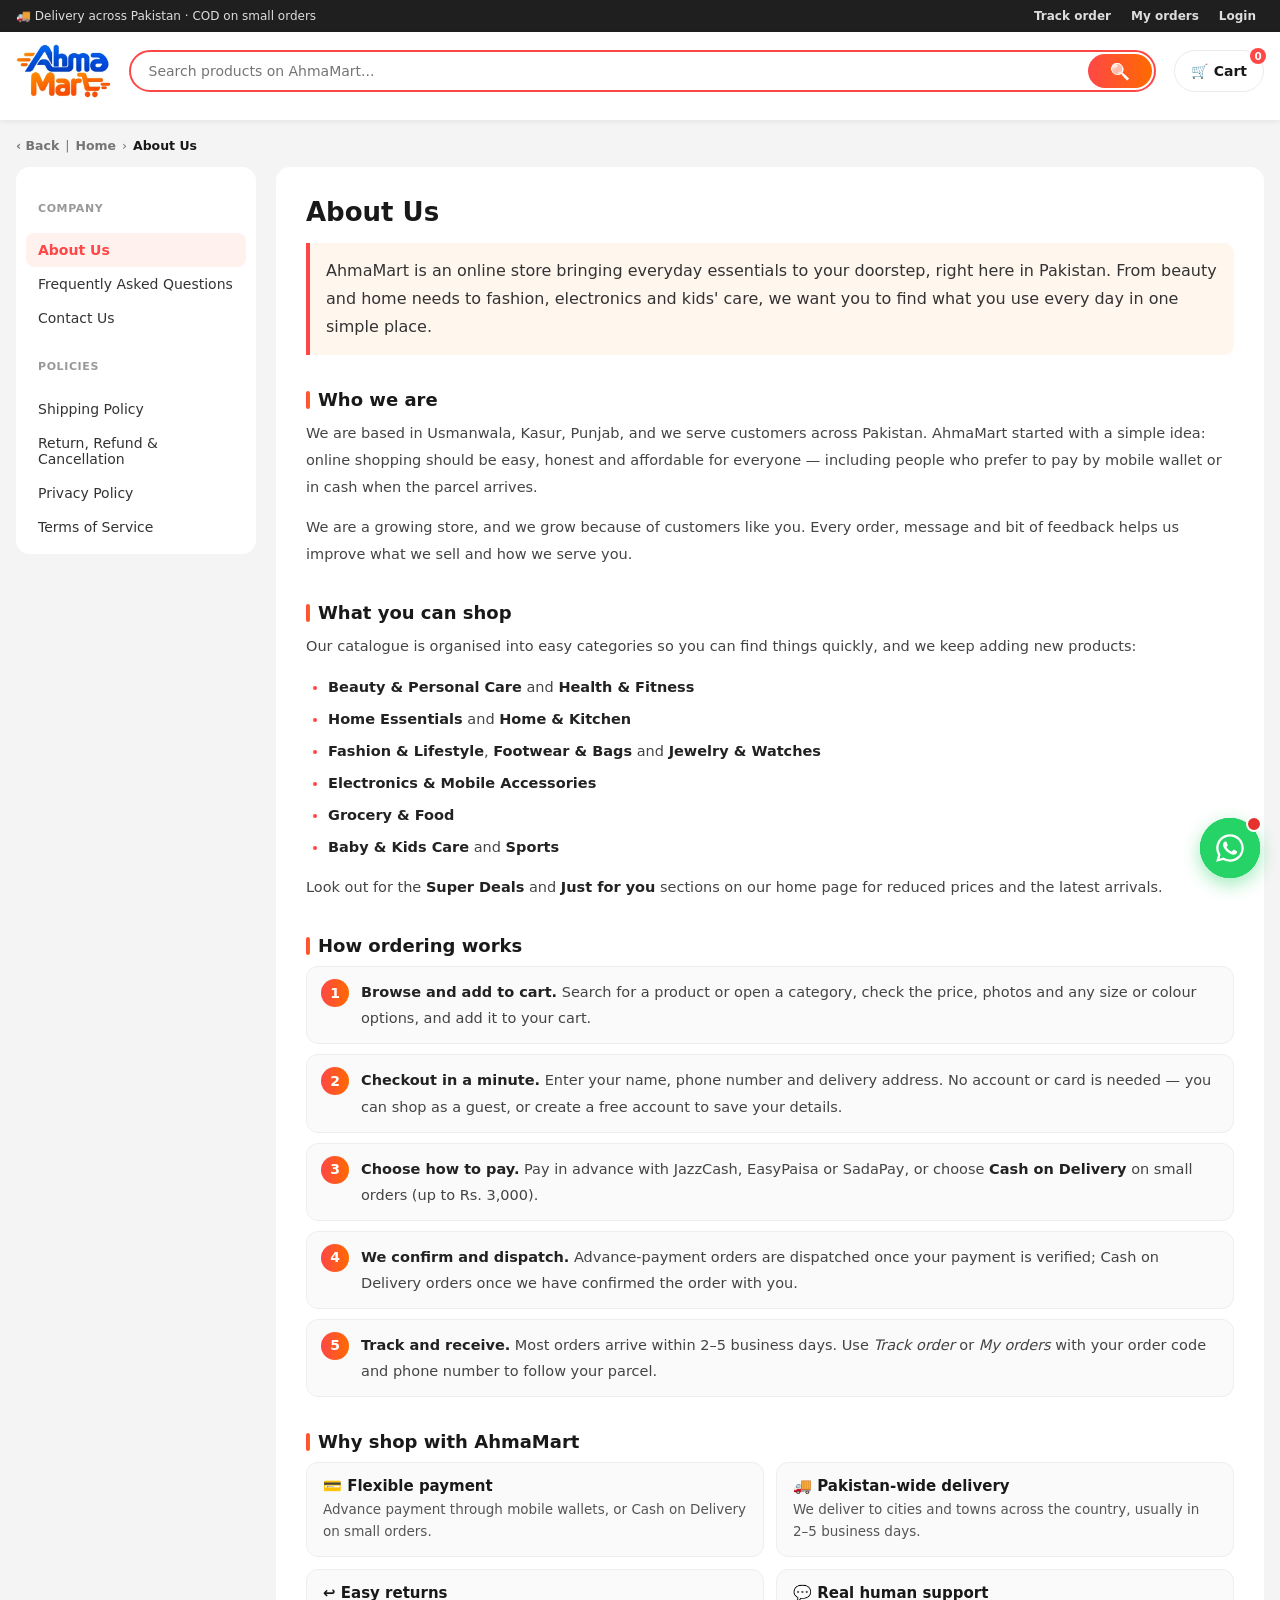
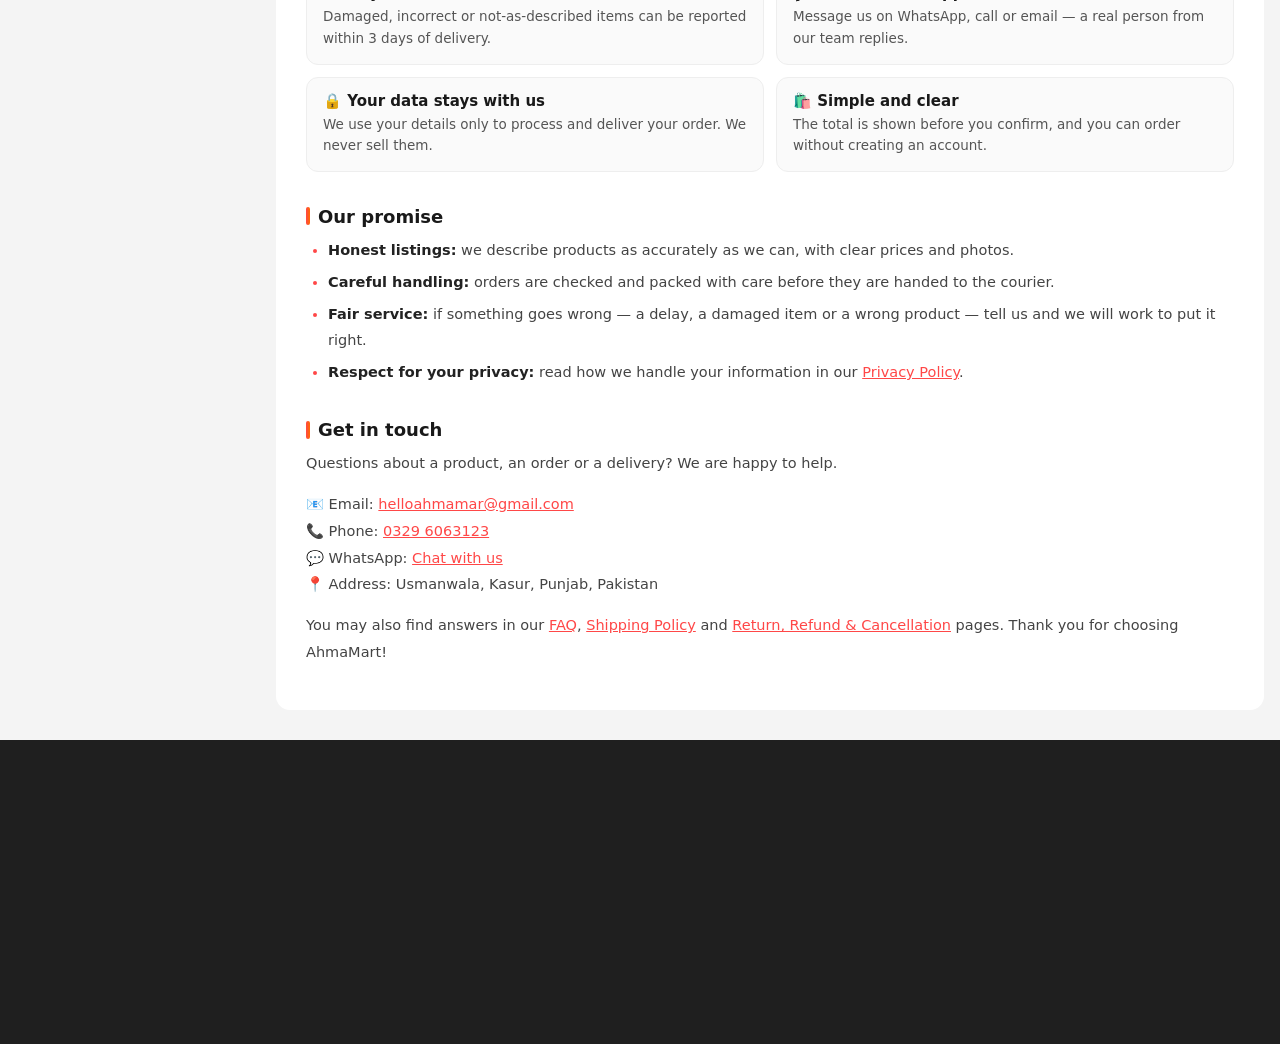
==== about.html @ e4f48ee7 "Add files via upload" ====
<!DOCTYPE html>
<html lang="en-PK">
<head>
<meta charset="UTF-8">
 <meta name="viewport" content="width=device-width, initial-scale=1.0">
<link rel="icon" type="image/png" sizes="32x32" href="favicon-32.png">
<link rel="icon" type="image/png" sizes="192x192" href="icon-192.png">
<link rel="apple-touch-icon" href="apple-touch-icon.png">
<link rel="manifest" href="manifest.json">
<meta name="theme-color" content="#000000">
 <title>About Us | AhmaMart</title>
 <meta name="description" content="About AhmaMart, an online store in Kasur, Punjab delivering everyday products across Pakistan.">
 <link rel="canonical" href="https://ahmamart.com/about.html">
 <meta name="robots" content="index, follow, max-image-preview:large">
 <meta name="googlebot" content="index, follow">
 <meta name="author" content="AhmaMart">
 <meta name="language" content="English">
 <meta name="geo.region" content="PK-PB">
 <meta name="geo.placename" content="Kasur, Punjab, Pakistan">
 <meta property="og:type" content="website">
 <meta property="og:site_name" content="AhmaMart">
 <meta property="og:title" content="About Us | AhmaMart">
 <meta property="og:description" content="About AhmaMart, an online store in Kasur, Punjab delivering everyday products across Pakistan.">
 <meta property="og:locale" content="en_PK">
 <meta property="og:url" content="https://ahmamart.com/about.html">
 <meta property="og:image" content="https://ahmamart.com/og-image.jpg">
 <meta property="og:image:width" content="1200">
 <meta property="og:image:height" content="630">
 <meta property="og:image:alt" content="AhmaMart Pakistan online store">
 <meta name="twitter:image" content="https://ahmamart.com/og-image.jpg">
 <meta name="twitter:card" content="summary_large_image">
 <meta name="twitter:title" content="About Us | AhmaMart">
 <meta name="twitter:description" content="About AhmaMart, an online store in Kasur, Punjab delivering everyday products across Pakistan.">
<script>
/* Google Analytics + Meta Pixel. Events are queued right away; the heavy tracking scripts load after the page is ready (or on first touch). */
window.dataLayer=window.dataLayer||[];function gtag(){dataLayer.push(arguments)}gtag('js',new Date());gtag('config','G-082HB3GNF1');
!function(f,n){if(f.fbq)return;n=f.fbq=function(){n.callMethod?n.callMethod.apply(n,arguments):n.queue.push(arguments)};if(!f._fbq)f._fbq=n;n.push=n;n.loaded=!0;n.version='2.0';n.queue=[]}(window);
fbq('init','2605006919930259');fbq('track','PageView');
(function(){var done=0;function add(s){var t=document.createElement('script');t.async=true;t.src=s;document.head.appendChild(t)}
function go(){if(done)return;done=1;add('https://www.googletagmanager.com/gtag/js?id=G-082HB3GNF1');add('https://connect.facebook.net/en_US/fbevents.js')}
['pointerdown','keydown','scroll','touchstart'].forEach(function(e){addEventListener(e,go,{once:true,passive:true})});
addEventListener('load',function(){setTimeout(go,1500)});})();
</script>
<noscript><img height="1" width="1" style="display:none" alt="" src="https://www.facebook.com/tr?id=2605006919930259&ev=PageView&noscript=1"></noscript>
<link rel="preconnect" href="https://wfdedrzkqtndnqulvpos.supabase.co" crossorigin>
<link rel="preconnect" href="https://cdn.jsdelivr.net" crossorigin>
<script>
/* SPEED: start loading the store data (categories, products, photos, variants) immediately, in parallel with the scripts.
   app.js picks the result up (window.__ahmaPre). If it fails or a customer/admin is signed in, app.js loads the data the normal way. */
(function(){try{
 if(!window.fetch)return;
 for(var i=0;i<localStorage.length;i++){var k=localStorage.key(i);if(k&&k.indexOf('sb-')===0&&k.indexOf('-auth-token')>0)return;}
 var U='https://wfdedrzkqtndnqulvpos.supabase.co/rest/v1/',K='sb_publishable_zbw6qV6FQARxUcuWi9vtrw_brjtRecp',H={apikey:K,Authorization:'Bearer '+K,Accept:'application/json'};
 var g=function(t,o){return fetch(U+t+'?select=*&order='+o,{headers:H}).then(function(r){return r.json().then(function(d){return r.ok?{data:d,error:null}:{data:null,error:d||{message:'error'}}})})};
 window.__ahmaPre=Promise.all([g('categories','id.asc'),g('products','id.asc'),g('product_images','sort_order.asc'),g('product_variants','sort_order.asc,id.asc')]).catch(function(){return null});
}catch(e){}})();
</script>
<link rel="stylesheet" href="style.css?v=20261123a">
<script type="application/ld+json">
{
 "@context": "https://schema.org",
 "@graph": [
  {
   "@type": "BreadcrumbList",
   "itemListElement": [
    {
     "@type": "ListItem",
     "position": 1,
     "name": "Home",
     "item": "https://ahmamart.com/"
    },
    {
     "@type": "ListItem",
     "position": 2,
     "name": "About Us",
     "item": "https://ahmamart.com/about.html"
    }
   ]
  },
  {
   "@type": "AboutPage",
   "name": "About AhmaMart",
   "url": "https://ahmamart.com/about.html"
  }
 ]
}
</script>
</head>
<body class="inpage" data-page="info" data-info="about">

<div class="topbar"><div class="wrap"><span class="tb-msg">🚚 Delivery across Pakistan · COD on small orders</span><div class="tb-links"><button class="link" id="trackBtn" type="button">Track order</button><button class="link" id="myOrdersBtn" type="button">My orders</button><a class="link" id="accountLink" href="login.html">Login</a><button class="link" id="logoutLink" type="button" style="display:none">Log out</button></div></div></div>

<header class="hdr">
  <div class="hdr-row">
    <a class="brand" href="index.html" aria-label="AhmaMart home"><img class="brand-logo" src="logo-wordmark.webp" decoding="async" alt="AhmaMart" width="95" height="54"></a>
    <div class="search">
      <input id="searchInput" type="search" placeholder="Search products on AhmaMart..." aria-label="Search products" autocomplete="off">
      <button class="sbtn" type="button" aria-label="Search" onclick="document.getElementById('searchInput').focus()"></button>
    </div>
    <div class="hact"><button class="iconbtn" id="cartBtn" type="button" aria-label="Open cart">🛒<span class="cartlbl">Cart</span><span class="badge" id="cartCount">0</span></button></div>
  </div>
  <div class="chips" id="chips"></div>
</header>

<section class="wrap" id="pageView" style="display:block"><div class="pg"><nav class="crumbs" aria-label="Breadcrumb"><button type="button" id="ppBack">‹ Back</button><span>|</span><a href="index.html">Home</a><span>›</span><span class="cur">About Us</span></nav><div class="ip"><aside class="ip-nav"><h4>Company</h4><a href="about.html" class="on">About Us</a><a href="faq.html" class="">Frequently Asked Questions</a><a href="contact.html" class="">Contact Us</a><h4>Policies</h4><a href="shipping-policy.html" class="">Shipping Policy</a><a href="refund-policy.html" class="">Return, Refund &amp; Cancellation</a><a href="privacy-policy.html" class="">Privacy Policy</a><a href="terms.html" class="">Terms of Service</a></aside><article class="ip-body"><h1>About Us</h1>
    <p class="ip-lead">AhmaMart is an online store bringing everyday essentials to your doorstep, right here in Pakistan. From beauty and home needs to fashion, electronics and kids' care, we want you to find what you use every day in one simple place.</p>

    <h2>Who we are</h2>
    <p>We are based in Usmanwala, Kasur, Punjab, and we serve customers across Pakistan. AhmaMart started with a simple idea: online shopping should be easy, honest and affordable for everyone — including people who prefer to pay by mobile wallet or in cash when the parcel arrives.</p>
    <p>We are a growing store, and we grow because of customers like you. Every order, message and bit of feedback helps us improve what we sell and how we serve you.</p>

    <h2>What you can shop</h2>
    <p>Our catalogue is organised into easy categories so you can find things quickly, and we keep adding new products:</p>
    <ul>
      <li><strong>Beauty &amp; Personal Care</strong> and <strong>Health &amp; Fitness</strong></li>
      <li><strong>Home Essentials</strong> and <strong>Home &amp; Kitchen</strong></li>
      <li><strong>Fashion &amp; Lifestyle</strong>, <strong>Footwear &amp; Bags</strong> and <strong>Jewelry &amp; Watches</strong></li>
      <li><strong>Electronics &amp; Mobile Accessories</strong></li>
      <li><strong>Grocery &amp; Food</strong></li>
      <li><strong>Baby &amp; Kids Care</strong> and <strong>Sports</strong></li>
    </ul>
    <p>Look out for the <strong>Super Deals</strong> and <strong>Just for you</strong> sections on our home page for reduced prices and the latest arrivals.</p>

    <h2>How ordering works</h2>
    <ol class="ip-steps">
      <li><strong>Browse and add to cart.</strong> Search for a product or open a category, check the price, photos and any size or colour options, and add it to your cart.</li>
      <li><strong>Checkout in a minute.</strong> Enter your name, phone number and delivery address. No account or card is needed — you can shop as a guest, or create a free account to save your details.</li>
      <li><strong>Choose how to pay.</strong> Pay in advance with JazzCash, EasyPaisa or SadaPay, or choose <strong>Cash on Delivery</strong> on small orders (up to <span data-cod-max>Rs. 3,000</span>).</li>
      <li><strong>We confirm and dispatch.</strong> Advance-payment orders are dispatched once your payment is verified; Cash on Delivery orders once we have confirmed the order with you.</li>
      <li><strong>Track and receive.</strong> Most orders arrive within 2–5 business days. Use <em>Track order</em> or <em>My orders</em> with your order code and phone number to follow your parcel.</li>
    </ol>

    <h2>Why shop with AhmaMart</h2>
    <div class="ip-grid">
      <div class="ip-card"><b>💳 Flexible payment</b><span>Advance payment through mobile wallets, or Cash on Delivery on small orders.</span></div>
      <div class="ip-card"><b>🚚 Pakistan-wide delivery</b><span>We deliver to cities and towns across the country, usually in 2–5 business days.</span></div>
      <div class="ip-card"><b>↩️ Easy returns</b><span>Damaged, incorrect or not-as-described items can be reported within 3 days of delivery.</span></div>
      <div class="ip-card"><b>💬 Real human support</b><span>Message us on WhatsApp, call or email — a real person from our team replies.</span></div>
      <div class="ip-card"><b>🔒 Your data stays with us</b><span>We use your details only to process and deliver your order. We never sell them.</span></div>
      <div class="ip-card"><b>🛍️ Simple and clear</b><span>The total is shown before you confirm, and you can order without creating an account.</span></div>
    </div>

    <h2>Our promise</h2>
    <ul>
      <li><strong>Honest listings:</strong> we describe products as accurately as we can, with clear prices and photos.</li>
      <li><strong>Careful handling:</strong> orders are checked and packed with care before they are handed to the courier.</li>
      <li><strong>Fair service:</strong> if something goes wrong — a delay, a damaged item or a wrong product — tell us and we will work to put it right.</li>
      <li><strong>Respect for your privacy:</strong> read how we handle your information in our <a href="privacy-policy.html">Privacy Policy</a>.</li>
    </ul>

    <h2>Get in touch</h2>
    <p>Questions about a product, an order or a delivery? We are happy to help.</p>
    <p>📧 Email: <a href="mailto:helloahmamar@gmail.com" style="color:var(--gold)">helloahmamar@gmail.com</a><br>📞 Phone: <a href="tel:03296063123" style="color:var(--gold)">0329 6063123</a><br>💬 WhatsApp: <a href="https://wa.me/923296063123?text=Assalam%20o%20Alaikum%20AhmaMart%20Team%21%20%F0%9F%91%8B%0A%0AMujhe%20aap%20ke%20store%20se%20order%20ke%20baray%20mein%20maloomat%20chahiye.%20Meri%20details%20yeh%20hain%3A%0A%0A%F0%9F%91%A4%20Naam%3A%20%0A%F0%9F%93%9E%20Phone%20number%3A%20%0A%F0%9F%93%8D%20Sheher%20%2F%20City%3A%20%0A%F0%9F%9B%8D%EF%B8%8F%20Product%20ka%20naam%20ya%20link%3A%20%0A%F0%9F%94%A2%20Quantity%3A%20%0A%0AMeherbani%20karke%20yeh%20batayen%3A%0A1%29%20Kya%20product%20abhi%20stock%20mein%20hai%3F%0A2%29%20Product%20ki%20price%20aur%20delivery%20charges%0A3%29%20Mere%20sheher%20mein%20delivery%20ka%20waqt%0A4%29%20Payment%20ka%20tareeqa%20%28JazzCash%20%2F%20EasyPaisa%20%2F%20SadaPay%20%2F%20Cash%20on%20Delivery%29%0A%0AMera%20mazeed%20sawal%3A%20%0A%0AJawab%20ka%20intezar%20rahega.%20Shukriya%21%20%F0%9F%99%8F" target="_blank" rel="noopener" style="color:var(--gold)">Chat with us</a><br>📍 Address: Usmanwala, Kasur, Punjab, Pakistan</p>
    <p>You may also find answers in our <a href="faq.html">FAQ</a>, <a href="shipping-policy.html">Shipping Policy</a> and <a href="refund-policy.html">Return, Refund &amp; Cancellation</a> pages. Thank you for choosing AhmaMart!</p>
</article></div></div></section>
<main class="wrap hero-wrap home-only" id="top">
  <div class="slider" id="slider">
    <div class="slides" id="slides">
      <a class="slide s1" href="#clearanceProducts"><span class="art3d a-bag" aria-hidden="true"><i class="gsh"></i><i class="fl"><i class="tl"><i class="sp"><i class="f ft"><b class="band"></b><b class="logo">A</b><b class="lbl">AhmaMart</b></i><i class="f bk"><b class="band"></b><b class="logo">A</b><b class="lbl">AhmaMart</b></i><i class="f rt"></i><i class="f lf"></i><i class="f tp"></i><i class="f bm"></i><i class="hd h1"></i><i class="hd h2"></i><i class="hd h3"></i><i class="hd h4"></i><i class="hd h5"></i><i class="hd h6"></i></i><i class="o3 coin" style="--x:-135px;--y:-120px;--z:80px;--w:42px;--d:0s;--t:3.6s"><b><u>★</u></b></i><i class="o3 coin" style="--x:125px;--y:-20px;--z:70px;--w:30px;--d:0.7s;--t:4.3s"><b><u>★</u></b></i><i class="o3 coin" style="--x:-120px;--y:70px;--z:-60px;--w:26px;--d:1.4s;--t:5.0s"><b><u>★</u></b></i><i class="o3 spk" style="--x:115px;--y:-150px;--z:40px;--w:26px;--d:0.2s;--t:2.2s"><b>✦</b></i><i class="o3 spk" style="--x:-100px;--y:-170px;--z:-30px;--w:20px;--d:0.9s;--t:2.9s"><b>✦</b></i><i class="o3 spk" style="--x:135px;--y:80px;--z:60px;--w:18px;--d:1.4s;--t:3.4s"><b>✦</b></i></i></i></span><span class="pill">AHMAMART DEALS</span><h2>Everyday finds at smart prices</h2><p>Browse selected offers and save on products you use every day.</p><span class="go">Shop deals ›</span></a>
      <a class="slide s2" href="#featuredProducts"><span class="art3d a-card sway" aria-hidden="true" style="--bx:-6deg"><i class="gsh"></i><i class="fl"><i class="tl"><i class="sp"><i class="cx c2"><i class="cf"></i><i class="cb"></i></i><i class="cx c1"><i class="cf"><b class="nm">Ahma<span>Mart</span></b><b class="chip"></b><b class="wave"></b><b class="sub">JazzCash · EasyPaisa</b></i><i class="cb"><b class="strp"></b><b class="sig"></b></i></i></i><i class="o3 coin" style="--x:-125px;--y:-110px;--z:90px;--w:40px;--d:0s;--t:3.6s"><b><u>★</u></b></i><i class="o3 coin" style="--x:130px;--y:-100px;--z:60px;--w:28px;--d:0.8s;--t:4.4s"><b><u>★</u></b></i><i class="o3 coin" style="--x:-110px;--y:95px;--z:-70px;--w:28px;--d:1.5s;--t:5.1s"><b><u>★</u></b></i><i class="o3 spk" style="--x:120px;--y:100px;--z:50px;--w:24px;--d:0.3s;--t:2.3s"><b>✦</b></i><i class="o3 spk" style="--x:-60px;--y:-160px;--z:30px;--w:20px;--d:1s;--t:3s"><b>✦</b></i></i></i></span><span class="pill">EASY PAYMENT</span><h2>Pay in advance or on delivery</h2><p>Pay in advance with JazzCash or EasyPaisa, or choose Cash on Delivery on small orders.</p><span class="go">Start shopping ›</span></a>
      <a class="slide s3" href="#allProducts"><span class="art3d a-gift" aria-hidden="true" style="--bx:-14deg"><i class="gsh"></i><i class="fl"><i class="tl"><i class="sp"><i class="gift"><i class="body"><i class="f ft"></i><i class="f bk"></i><i class="f rt"></i><i class="f lf"></i><i class="f bm"></i></i><i class="lid"><i class="f ft"></i><i class="f bk"></i><i class="f rt"></i><i class="f lf"></i><i class="f tp"></i></i><i class="bow"><i class="pl"><i class="lp l"></i><i class="lp r"></i><i class="kn"></i></i><i class="pl pl2"><i class="lp l"></i><i class="lp r"></i><i class="kn kn2"></i></i></i></i></i><i class="o3 coin" style="--x:-135px;--y:-100px;--z:80px;--w:36px;--d:0.2s;--t:3.8000000000000003s"><b><u>★</u></b></i><i class="o3 coin" style="--x:130px;--y:-30px;--z:70px;--w:28px;--d:1s;--t:4.6s"><b><u>★</u></b></i><i class="o3 spk" style="--x:110px;--y:-160px;--z:40px;--w:28px;--d:0s;--t:2s"><b>✦</b></i><i class="o3 spk" style="--x:-120px;--y:40px;--z:50px;--w:22px;--d:0.7s;--t:2.7s"><b>✦</b></i><i class="o3 spk" style="--x:100px;--y:100px;--z:-40px;--w:18px;--d:1.3s;--t:3.3s"><b>✦</b></i></i></i></span><span class="pill">NEW IN STORE</span><h2>Fresh arrivals, all in one place</h2><p>Shoes, clothing, gifts, home essentials and more.</p><span class="go">Browse all ›</span></a>
    </div>
    <div class="dots" id="dots"></div>
  </div>
  <aside class="userbox">
    <h3>Welcome to AhmaMart</h3>
    <p>Shop everyday essentials with simple ordering — pay in advance, or Cash on Delivery on small orders.</p>
    <button type="button" class="ub-primary" onclick="document.getElementById('myOrdersBtn').click()">My orders</button>
    <button type="button" class="ub-ghost" onclick="document.getElementById('trackBtn').click()">Track an order</button>
    <ul class="ub-list"><li>💳 Advance payment or COD (small orders)</li><li>🚚 Delivery across Pakistan</li><li>💬 WhatsApp support</li><li>↩️ 3-day returns for damaged or wrong items</li></ul>
  </aside>
</main>

<section class="wrap svc home-only" aria-label="Store benefits">
  <div><em>💳</em><p style="margin:0"><b>Flexible payment</b><span>Advance pay, or COD on small orders</span></p></div>
  <div><em>🚚</em><p style="margin:0"><b>Pakistan-wide delivery</b><span>Usually 2–5 business days</span></p></div>
  <div><em>↩️</em><p style="margin:0"><b>Easy returns</b><span>Damaged or wrong items</span></p></div>
  <div><em>💬</em><p style="margin:0"><b>WhatsApp support</b><span>Chat with our team</span></p></div>
</section>

<section class="cat-blocks home-only" id="catBlocks"></section>

<section class="wrap home-only" id="clearanceProducts" style="display:none"><div class="deals"><div class="sec-head"><div><h2>⚡ Super Deals</h2><p>Reduced prices on selected products while stocks last.</p></div><a class="more" href="#allProducts">View all ›</a></div><div class="pgrid" id="saleGrid"></div></div></section>

<section class="wrap home-only" id="featuredProducts"><div class="sec-head"><div><h2>Just for you</h2><p>Latest products available in our store.</p></div><a class="more" href="#allProducts">Shop all ›</a></div><div class="pgrid" id="featuredGrid"></div></section>

<div class="wrap sec-head" id="allProducts"><div><h2>All products</h2><p>Browse by category or search for something specific.</p></div></div>
<div class="cat-sections wrap" id="grid"></div>
<div class="empty" id="emptyState" style="display:none">No products match your search.</div>

<section class="wrap nl home-only"><div><h2>Get updates from AhmaMart</h2><p>New arrivals and special offers, straight to your inbox.</p></div><form class="newsletter-form" id="newsletterForm"><label for="newsletterEmail">Your email address</label><div><input id="newsletterEmail" type="email" placeholder="you@example.com" required><button type="submit">Sign me up</button></div><small id="newsletterMsg">By subscribing, you agree to receive occasional store updates.</small></form></section>

<button type="button" id="toTop" aria-label="Back to top">↑</button>
<nav class="bnav" aria-label="Quick navigation">
  <a href="index.html"><b>🏠</b>Home</a>
  <a href="index.html#catBlocks"><b>🗂️</b>Categories</a>
  <button type="button" onclick="document.getElementById('myOrdersBtn').click()"><b>📦</b>Orders</button>
  <button type="button" onclick="document.getElementById('cartBtn').click()"><b>🛒</b>Cart</button>
  <a href="login.html" id="bnavAccount"><b>👤</b>Account</a>
</nav>

<footer class="foot">
  <div class="foot-wrap">
    <div class="foot-col">
      <h4>Ahma<span style="color:var(--gold)">Mart</span></h4>
      <div>Everyday essentials delivered across Pakistan.</div>
      <div>📍 Usmanwala, Kasur, Punjab, Pakistan</div>
      <div>📧 <a href="mailto:helloahmamar@gmail.com">helloahmamar@gmail.com</a></div>
      <div>📞 <a href="tel:03296063123">0329 6063123</a></div>
    </div>
    <div class="foot-col">
      <h4>Company</h4>
      <a href="about.html">About Us</a>
      <a href="faq.html">FAQ</a>
      <a href="contact.html">Contact Us</a>
    </div>
    <div class="foot-col">
      <h4>Policies</h4>
      <a href="shipping-policy.html">Shipping</a>
      <a href="refund-policy.html">Return, Refund &amp; Cancellation</a>
      <a href="privacy-policy.html">Privacy Policy</a>
      <a href="terms.html">Terms of Service</a>
    </div>
  </div>
  <div class="foot-bottom">© <span id="footYear"></span> AhmaMart — Everyday Essentials.</div>
</footer>

<div class="modal-overlay" id="infoOverlay">
  <div class="modal" style="max-width:560px">
    <button class="mclose" id="infoClose">&times;</button>
    <h3 id="infoTitle" style="margin-bottom:14px"></h3>
    <div id="infoBody" style="color:var(--ink-soft);font-size:.9rem;line-height:1.75"></div>
  </div>
</div>

<div class="overlay" id="overlay"></div>
<aside class="drawer" id="cartDrawer">
  <div class="drow"><h3>Your cart</h3><button class="mclose" style="position:static" id="cartCloseBtn">&times;</button></div>
  <div class="dbody" id="cartBody"></div>
  <div class="dfoot" id="cartFoot" style="display:none">
    <div class="subrow"><span>Subtotal</span><span id="subtotal">Rs. 0</span></div>
    <button class="btn" id="checkoutBtn">Checkout</button>
  </div>
</aside>

<div class="modal-overlay" id="checkoutOverlay">
  <div class="modal">
    <button class="mclose" id="checkoutClose">&times;</button>
    <h3 id="coTitle" style="margin-bottom:10px">Delivery details</h3>
    <div class="steps" id="coSteps"><span class="on">1 Details</span><span>2 Payment</span><span>3 Receipt</span></div>
    <div id="checkoutMsg"></div>
    <form id="checkoutForm">
      <div class="field"><label>Full name</label><input required name="name"></div>
      <div class="field"><label>Phone number</label><input required name="phone" type="tel" autocomplete="tel" placeholder="03XXXXXXXXX"></div>
      <div class="field"><label>Email address</label><input required name="email" type="email" autocomplete="email" placeholder="you@example.com"></div>
      <div class="field"><label>City</label><input name="city"></div>
      <div class="field"><label>Full delivery address</label><textarea required name="address"></textarea></div>
      <button class="btn" type="submit">Continue to payment ›</button>
    </form>
    <div id="payStep" style="display:none">
      <div class="ps-amount"><span>Amount to pay</span><b id="psAmt"></b><button type="button" class="copy" id="psCopyAmt">Copy</button></div>
      <ol class="ps-steps"><li>Send the amount to any one account below.</li><li>Enter the transaction ID (TID) from your payment SMS or app.</li><li>Tap “I have paid” — your order is placed and your receipt is created.</li></ol>
      <div id="psAccounts"></div>
      <div class="field"><label>Which method did you use?</label><select id="psMethod"></select></div>
      <div class="field"><label>Transaction ID (TID)</label><input id="psTid" placeholder="e.g. 1234567890" autocomplete="off" inputmode="text"></div>
      <div class="field"><label>Payment screenshot <span style="color:var(--ae)">*</span></label>
        <label class="shot" id="psShotBox"><input type="file" id="psShot" accept="image/*" hidden><img id="psShotPrev" alt="Screenshot preview" style="display:none"><span id="psShotTxt">📎 Tap to attach your payment screenshot</span></label></div>
      <div id="psMsg"></div>
      <button class="btn" id="psConfirm" type="button">I have paid — Place order</button>
      <button class="link" id="psBack" type="button" style="margin-top:8px">← Edit delivery details</button>
      <p class="pi-n" style="text-align:center">You can also send your payment screenshot on WhatsApp after the order.</p>
    </div>
  </div>
</div>

<div class="modal-overlay" id="failOverlay">
  <div class="modal" style="max-width:420px">
    <button class="mclose" id="failClose">&times;</button>
    <div style="text-align:center;margin-bottom:12px"><div style="font-size:2.2rem">🙏</div><h3 style="margin-top:6px">We could not save your order automatically</h3></div>
    <p style="font-size:.9rem;line-height:1.7;color:var(--ink-soft);margin:0 0 14px">Sorry for the trouble. Please tap the button below to send your order and payment details to us on WhatsApp. We will confirm your order manually — <b>please do not pay again</b>.</p>
    <a class="btn" id="failWa" target="_blank" rel="noopener" style="display:block;text-align:center;text-decoration:none;background:#25D366;margin-bottom:8px">💬 Send order on WhatsApp</a>
    <div id="failDetail" style="font-size:.72rem;color:#999;word-break:break-word;margin:6px 0 10px"></div>
    <button class="btn alt" id="failRetry" type="button" style="width:100%;margin-bottom:4px">Try placing the order again</button>
  </div>
</div>

<div class="modal-overlay" id="confirmOverlay">
  <div class="modal" style="max-width:400px">
    <button class="mclose" id="confirmClose">&times;</button>
    <div style="text-align:center;margin-bottom:14px">
      <div style="font-size:2.4rem;animation:bounceIn .6s ease both">🎉</div>
      <h3 style="color:var(--pine);margin-top:6px">Order Place Ho Gaya!</h3>
    </div>
    <!-- Receipt card -->
    <div id="receiptCard" style="border:1.5px dashed var(--gold);border-radius:12px;padding:16px;background:rgba(0,0,0,0.03);margin-bottom:14px">
      <div style="display:flex;align-items:center;justify-content:space-between;margin-bottom:10px">
        <span style="font-size:1.1rem;font-weight:800;color:var(--pine)">🏪 AhmaMart</span>
        <span style="font-size:.72rem;color:var(--ink-soft)" id="receiptDate"></span>
      </div>
      <div style="border-top:1px dashed var(--line);margin-bottom:10px;padding-top:10px">
        <div style="font-size:.75rem;color:var(--ink-soft);margin-bottom:2px">Order Code</div>
        <div style="font-family:system-ui,-apple-system,'Segoe UI',Roboto,Arial,sans-serif;font-size:1.5rem;color:var(--gold);letter-spacing:2px;font-weight:700" id="confirmCode"></div>
      </div>
      <div id="receiptCustomer" style="font-size:.82rem;color:var(--ink-soft);margin-bottom:10px;line-height:1.7"></div>
      <div style="border-top:1px dashed var(--line);padding-top:10px">
        <div style="font-size:.75rem;font-weight:700;color:var(--ink-soft);margin-bottom:6px">ITEMS</div>
        <div id="receiptItems" style="font-size:.83rem;line-height:2"></div>
        <div style="border-top:1px dashed var(--line);margin-top:8px;padding-top:8px;display:flex;justify-content:space-between;font-weight:800;font-size:.92rem">
          <span>Total</span><span style="color:var(--pine)" id="receiptTotal"></span>
        </div>
      </div>
      <div id="receiptStatus" style="margin-top:10px;background:var(--pine);color:#fff;border-radius:8px;padding:8px 12px;font-size:.8rem;font-weight:700;text-align:center">✅ Payment submitted — we will verify it and dispatch your order</div>
    </div>
    <div id="payInstr" class="payinstr"></div>
    <a class="btn" id="sendOrderWa" target="_blank" rel="noopener" style="display:block;text-align:center;text-decoration:none;background:#25D366;margin-bottom:8px">💬 Receipt + payment screenshot WhatsApp par bhejein</a>
    <p style="color:var(--ink-soft);font-size:.8rem;text-align:center;margin-bottom:12px">Yeh code apne paas rakhein — order track karne ke liye zaroori hai</p>
    <div style="display:flex;gap:8px">
      <button class="btn" id="confirmDone" style="flex:1;background:var(--pine)">Done</button>
      <button class="btn" id="downloadReceiptBtn" style="flex:1;background:var(--gold)">⬇ Receipt Photo Download</button>
    </div>
  </div>
</div>

<div class="modal-overlay" id="trackOverlay">
  <div class="modal">
    <button class="mclose" id="trackClose">&times;</button>
    <h3 style="margin-bottom:16px">Track your order</h3>
    <div id="trackMsg"></div>
    <form id="trackForm">
      <div class="field"><label>Order code</label><input required name="code" placeholder="USW-XXXXX"></div>
      <div class="field"><label>Phone number</label><input required name="phone"></div>
      <button class="btn" type="submit">Track order</button>
    </form>
    <div id="trackResult" style="margin-top:14px"></div>
  </div>
</div>

<!-- My Orders (customer order history, remembered on this device) -->
<div class="modal-overlay" id="myOrdersOverlay">
  <div class="modal" style="max-width:520px">
    <button class="mclose" id="myOrdersClose">&times;</button>
    <h3 style="margin-bottom:6px">My orders</h3>
    <p style="color:var(--ink-soft);font-size:.85rem;margin-bottom:14px">Apna phone number daalein — jis number se order kiya tha uske saare orders yahan dikhenge.</p>
    <div id="myOrdersMsg"></div>
    <form id="myOrdersForm" style="display:flex;gap:8px;margin-bottom:14px">
      <input required name="phone" id="myOrdersPhone" placeholder="03XXXXXXXXX" style="flex:1;padding:9px 11px;border:1px solid var(--line);border-radius:8px;background:var(--bg);color:var(--ink)">
      <button class="btn" type="submit" style="width:auto;padding:0 16px">Show</button>
    </form>
    <div id="myOrdersList"></div>
  </div>
</div>

<!-- ADMIN -->
<div id="adminRoot">
  <div id="loginScreen" class="loginwrap">
    <div class="logincard">
      <h3 style="margin-bottom:18px">Ahma<span style="color:var(--gold)">Mart</span> Admin</h3>
      <div id="loginMsg"></div>
      <form id="loginForm">
        <div class="field"><label>Admin email</label><input name="u" type="email" required></div>
        <div class="field"><label>Password</label><input name="p" type="password" required></div>
        <button class="btn" type="submit">Log in</button>
      </form>
      
      <button class="link" style="margin-top:10px" id="backToStore">← Back to store</button>
    </div>
  </div>
  <div id="adminShell" class="ashell" style="display:none">
    <aside class="aside">
      <div class="brand"><img class="brand-logo" src="logo-wordmark.webp" decoding="async" alt="AhmaMart" width="62" height="35"></div>
      <div class="nitem on" data-tab="dash">Dashboard</div>
      <div class="nitem" data-tab="prod">Products</div>
      <div class="nitem" data-tab="cat">Categories</div>
      <div class="nitem" data-tab="ord">Orders</div>
      <div class="nitem" data-tab="pay">Payment proofs</div>
      <div class="nitem" data-tab="cust">Customers</div>
      <div class="nitem" data-tab="subs">Subscribers</div>
      <div class="nitem" style="margin-top:auto" id="adminLogout">Log out</div>
      <div class="nitem" id="adminExit">← Exit to store</div>
    </aside>
    <main class="amain">
      <section id="tab-dash"><div class="topb"><h2>Dashboard</h2><button class="addp" type="button" id="diagBtn">Run connection check</button></div><div id="diagBox"></div><div class="stats" id="statGrid" style="margin-top:16px"></div>
        <h3 style="font-size:1rem;margin-bottom:10px">Low stock</h3><table><thead><tr><th>Product</th><th>Stock</th></tr></thead><tbody id="lowStockBody"></tbody></table></section>
      <section id="tab-prod" style="display:none">
        <div class="topb"><h2>Products</h2><button class="addp" id="newProdBtn">+ Add product</button></div>
        <table><thead><tr><th></th><th>Name</th><th>Category</th><th>Price</th><th>Stock</th><th></th></tr></thead><tbody id="prodBody"></tbody></table>
      </section>
      <section id="tab-cat" style="display:none">
        <h2 style="margin-bottom:16px">Categories</h2>
        <form id="catForm" style="display:grid;grid-template-columns:repeat(auto-fit,minmax(180px,1fr));gap:8px;max-width:900px;margin-bottom:16px;align-items:center">
          <input name="name" placeholder="Category name (e.g. Shoes)" required style="min-width:0;padding:10px 11px;border:1px solid var(--line);border-radius:8px;background:var(--surface);color:var(--ink)">
          <select name="parent_id" id="catParentSelect" title="Parent category" style="min-width:0;padding:10px 11px;border:1px solid var(--line);border-radius:8px;background:var(--surface);color:var(--ink)"><option value="">— Main category (top level) —</option></select>
          <label class="cat-upload-label">Choose category picture <input name="image" type="file" accept="image/*" style="display:block;width:100%;font-size:.78rem;margin-top:6px"></label>
          <button class="addp" type="submit">Add category</button>
        </form>
        <p style="font-size:.8rem;color:var(--ink-soft);margin:0 0 14px">Square or landscape images work best. To make a sub-category (e.g. Shoes inside Men), choose the parent in the middle box, or press “+ Sub-category” on a row. Sub-categories can have their own sub-categories too.</p>
        <p style="font-size:.8rem;color:var(--ink-soft);margin:0 0 14px"><b>Re-order:</b> drag a row by its ⠿ handle — drop on the <b>top edge</b> of another row to place it before, the <b>bottom edge</b> to place it after, or the <b>middle</b> to put it inside that category. On phones use the ↑ ↓ ← → buttons or “Move…”. The same order is shown on the store.</p>
        <table><thead><tr><th style="width:34px"></th><th>Picture</th><th>Name</th><th>Actions</th></tr></thead><tbody id="catBody"></tbody></table>
      </section>
      <section id="tab-ord" style="display:none">
        <div class="ord-bar"><h2>Orders</h2><button type="button" class="sm" id="ordRefresh">↻ Refresh</button></div>
        <div id="ordNew" class="ord-new" role="status" style="display:none"></div>
        <input type="search" id="ordSearch" class="ord-search" placeholder="Search by order code, name, phone, address, product…" aria-label="Search orders">
        <div id="ordFilters" class="ord-filters"></div>
        <div id="ordBody" class="ord-list"></div>
      </section>
      <section id="tab-pay" style="display:none">
        <h2 style="margin-bottom:6px">Payment proofs</h2>
        <p style="font-size:.82rem;color:var(--ink-soft);margin:0 0 14px">Screenshots uploaded by customers (newest first). Match them with the phone number and TID shown on each card.</p>
        <div id="proofGrid" class="proofgrid"></div>
      </section>
      <section id="tab-cust" style="display:none">
        <h2 style="margin-bottom:16px">Customers</h2>
        <table><thead><tr><th>Name</th><th>Phone</th><th>Orders</th><th>Total spent</th><th>Last order</th><th></th></tr></thead><tbody id="custBody"></tbody></table>
      </section>
      <section id="tab-subs" style="display:none">
        <div class="topb"><h2>Newsletter subscribers</h2><button class="addp" type="button" id="subsExport">Download CSV</button></div>
        <table><thead><tr><th>Email</th><th>Subscribed</th><th></th></tr></thead><tbody id="subsBody"></tbody></table>
      </section>
    </main>
  </div>
</div>

<!-- Move category -->
<div class="modal-overlay" id="catMoveModal">
  <div class="modal" style="max-width:420px">
    <button class="mclose" id="catMoveClose" type="button">&times;</button>
    <h3 id="catMoveTitle" style="margin-bottom:14px">Move category</h3>
    <div id="catMoveMsg"></div>
    <form id="catMoveForm">
      <input type="hidden" name="id">
      <div class="field"><label>Put it inside</label><select name="parent_id" id="catMoveSelect"></select></div>
      <div class="field"><label>Position</label><select id="catMovePos"></select></div>
      <button class="btn" type="submit">Save</button>
    </form>
  </div>
</div>

<!-- Product editor -->
<div class="modal-overlay" id="prodModal">
  <div class="modal">
    <button class="mclose" id="prodModalClose">&times;</button>
    <h3 id="prodModalTitle" style="margin-bottom:14px">Add product</h3>
    <div id="prodMsg"></div>
    <form id="prodForm">
      <input type="hidden" name="id">
      <div class="field"><label>Name</label><input name="name" required></div>
      <div class="field"><label>Description</label><textarea name="description"></textarea></div>
      <div class="field"><label>Category</label><select name="category_id" id="catSelect"></select></div>
      <div style="display:flex;gap:10px">
        <div class="field" style="flex:1"><label>Price (Rs.)</label><input name="price" type="number" step="0.01" required></div>
        <div class="field" style="flex:1"><label>Compare-at price</label><input name="compare_at_price" type="number" step="0.01"></div>
      </div>
      <div class="field"><label>Stock</label><input name="stock" type="number" min="0" required><small id="stockNote" style="display:none;color:var(--ink-soft);font-size:.75rem">Stock = neeche diye variants ka total.</small></div>
      <div class="field var-admin" id="varSection">
        <label>Variants — Size / Colour (optional)</label>
        <p class="var-help">Option ka naam aur uski values comma se likhein (jaise Size: S, M, L). Phir <b>Generate variants</b> dabayen aur har variant ka stock bharein. Jis product ke variants nahi, uska stock upar wali field se chalta hai.</p>
        <div class="var-optrow"><input id="varName1" placeholder="Option 1 (Size)"><input id="varVals1" placeholder="S, M, L, XL"></div>
        <div class="var-optrow"><input id="varName2" placeholder="Option 2 (Colour)"><input id="varVals2" placeholder="Red, Blue, Black"></div>
        <div class="var-optrow"><input id="varName3" placeholder="Option 3"><input id="varVals3" placeholder="values"></div>
        <button type="button" class="sm" id="varGen">Generate variants</button>
        <table class="var-table" id="varTable" style="display:none"><thead><tr><th>Variant</th><th>Stock</th><th></th></tr></thead><tbody id="varBody"></tbody></table>
      </div>

      <!-- Image section -->
      <div class="field">
        <label>Product Image</label>
        <div class="img-tabs">
          <button type="button" class="img-tab on" id="imgTabUpload" onclick="switchImgTab('upload')">📁 Upload</button>
          <button type="button" class="img-tab" id="imgTabUrl" onclick="switchImgTab('url')">🔗 URL se</button>
        </div>

        <!-- Upload panel -->
        <div id="imgPanelUpload">
          <div id="imgPreviewWrap" class="img-preview-wrap" style="display:none">
            <img id="imgPreview" class="img-preview" src="" alt="Preview">
            <button type="button" class="img-remove-btn" onclick="clearImage()" title="Remove">✕</button>
          </div>
          <div class="img-upload-area" id="imgUploadArea">
            <input type="file" id="imgFileInput" accept="image/*">
            <div class="img-upload-icon">🖼️</div>
            <p class="img-upload-hint">Click ya drag & drop karein<br><span style="font-size:.75rem;color:var(--gold)">JPG, PNG, WEBP — auto resize ho jayegi</span></p>
          </div>
        </div>

        <!-- URL panel -->
        <div id="imgPanelUrl" style="display:none">
          <input name="_img_url_input" id="imgUrlInput" placeholder="https://example.com/image.jpg"
            style="width:100%;padding:10px 12px;border:1px solid var(--line);border-radius:8px;background:var(--bg);color:var(--ink);margin-bottom:8px">
          <div id="imgUrlPreviewWrap" class="img-preview-wrap" style="display:none">
            <img id="imgUrlPreview" class="img-preview" src="" alt="Preview" style="max-height:160px;aspect-ratio:auto">
          </div>
          <button type="button" onclick="previewUrl()" style="padding:7px 14px;border-radius:7px;border:1px solid var(--line);background:var(--bg);color:var(--ink);font-size:.82rem;font-weight:600;cursor:pointer">Preview</button>
        </div>
      </div>

      <input type="hidden" name="image_url" id="imgFinalUrl">

      <div class="field">
        <label>More photos (optional)</label>
        <div id="extraThumbs" style="display:flex;flex-wrap:wrap;gap:8px;margin-bottom:8px"></div>
        <input type="file" id="extraFileInput" accept="image/*" multiple style="font-size:.85rem">
        <p style="font-size:.75rem;color:var(--ink-soft);margin-top:4px">Jitni chahen utni photos add karein — ye cover photo ke ilawa dikhengi.</p>
      </div>

      <button class="btn" type="submit">Save product</button>
    </form>
  </div>
</div>

<!-- Product detail (customer-facing) -->
<div class="modal-overlay" id="productDetailOverlay">
  <div class="modal pd-modal">
    <button class="mclose" id="pdClose">&times;</button>
    <div class="pd-img" id="pdImg"></div>
    <div id="pdThumbs" style="display:flex;gap:8px;margin:-6px 0 14px;overflow-x:auto"></div>
    <div class="pd-cat" id="pdCat"></div>
    <div class="pd-name" id="pdName"></div>
    <div><span class="pd-price" id="pdPrice"></span><span class="pd-compare" id="pdCompare"></span></div>
    <div class="pd-stock" id="pdStock"></div>
    <div class="pd-desc" id="pdDesc"></div>
    <button class="btn" id="pdAddBtn" style="width:100%">Add to cart</button>
  </div>
</div>

<!-- Customer detail (admin-facing order history) -->
<div class="modal-overlay" id="custDetailOverlay">
  <div class="modal" style="max-width:600px">
    <button class="mclose" id="custDetailClose">&times;</button>
    <h3 id="custDetailName" style="margin-bottom:2px"></h3>
    <p id="custDetailPhone" style="color:var(--ink-soft);font-size:.85rem;margin-bottom:14px"></p>
    <table><thead><tr><th>Code</th><th>Date</th><th>Items</th><th>Total</th><th>Status</th></tr></thead><tbody id="custDetailBody"></tbody></table>
  </div>
</div>

<script defer src="https://cdn.jsdelivr.net/npm/@supabase/supabase-js@2"></script>
<script defer src="app.js?v=20261123a"></script>
<script defer src="reviews.js?v=20261123a"></script>
<script defer src="a11y.js?v=20261123a"></script>

<!-- WhatsApp Button -->
<a class="wa-float" id="waFloat" href="https://wa.me/923296063123?text=Assalam%20o%20Alaikum%20AhmaMart%20Team%21%20%F0%9F%91%8B%0A%0AMujhe%20aap%20ke%20store%20se%20order%20ke%20baray%20mein%20maloomat%20chahiye.%20Meri%20details%20yeh%20hain%3A%0A%0A%F0%9F%91%A4%20Naam%3A%20%0A%F0%9F%93%9E%20Phone%20number%3A%20%0A%F0%9F%93%8D%20Sheher%20%2F%20City%3A%20%0A%F0%9F%9B%8D%EF%B8%8F%20Product%20ka%20naam%20ya%20link%3A%20%0A%F0%9F%94%A2%20Quantity%3A%20%0A%0AMeherbani%20karke%20yeh%20batayen%3A%0A1%29%20Kya%20product%20abhi%20stock%20mein%20hai%3F%0A2%29%20Product%20ki%20price%20aur%20delivery%20charges%0A3%29%20Mere%20sheher%20mein%20delivery%20ka%20waqt%0A4%29%20Payment%20ka%20tareeqa%20%28JazzCash%20%2F%20EasyPaisa%20%2F%20SadaPay%20%2F%20Cash%20on%20Delivery%29%0A%0AMera%20mazeed%20sawal%3A%20%0A%0AJawab%20ka%20intezar%20rahega.%20Shukriya%21%20%F0%9F%99%8F" target="_blank" rel="noopener" aria-label="WhatsApp par chat karein">
  <span class="wa-label">Chat with us 💬</span>
  <span class="wa-btn">
    <svg viewBox="0 0 32 32" aria-hidden="true"><path d="M16.02 3C8.84 3 3 8.83 3 16c0 2.3.6 4.55 1.75 6.53L3 29l6.65-1.74A13 13 0 0 0 16.02 29C23.2 29 29 23.17 29 16S23.2 3 16.02 3zm0 23.8c-1.98 0-3.9-.53-5.58-1.53l-.4-.24-3.95 1.03 1.05-3.85-.26-.4A10.77 10.77 0 0 1 5.2 16c0-5.96 4.86-10.8 10.82-10.8 5.97 0 10.8 4.84 10.8 10.8s-4.83 10.8-10.8 10.8zm5.93-8.08c-.32-.16-1.92-.95-2.22-1.06-.3-.1-.52-.16-.73.16-.22.33-.84 1.06-1.03 1.28-.19.22-.38.24-.7.08-.33-.16-1.38-.51-2.62-1.62-.97-.86-1.62-1.93-1.8-2.25-.2-.33-.02-.5.14-.66.15-.14.33-.38.5-.57.16-.19.22-.33.33-.55.1-.22.05-.4-.03-.57-.08-.16-.73-1.77-1-2.42-.27-.63-.54-.55-.73-.56h-.62c-.22 0-.57.08-.87.4-.3.33-1.14 1.12-1.14 2.72 0 1.6 1.17 3.15 1.33 3.37.16.22 2.3 3.5 5.56 4.92.78.34 1.38.54 1.85.69.78.25 1.5.21 2.06.13.63-.1 1.92-.79 2.19-1.55.27-.76.27-1.4.19-1.55-.08-.14-.3-.22-.62-.38z"/></svg>
    <span class="wa-badge"></span>
  </span>
</a>
<script>
if('serviceWorker' in navigator){addEventListener('load',function(){navigator.serviceWorker.register('sw.js').catch(function(){})})}
</script>
</body>
</html>
---- style.css ----
:root{--bg:#191818;--surface:#ffffff;--ink:#000000;--ink-soft:#555555;--line:#e3e3e3;--pine:#000000;--pine-dark:#000000;--gold:#000000;--gold-soft:#f2f2f2;--danger:#B4442E;--ok:#2F7A4E;--radius:10px;padding-top:env(safe-area-inset-top,0px);padding-bottom:env(safe-area-inset-bottom,0px)}:root[data-theme=dark]{--bg:#000000;--surface:#0d0d0d;--ink:#ffffff;--ink-soft:#a8a8a8;--line:#2a2a2a;--pine:#ffffff;--pine-dark:#1a1a1a;--gold:#ffffff;--gold-soft:#1a1a1a}*{box-sizing:border-box}#bg-canvas{position:fixed;inset:0;width:100%;height:100%;z-index:-2;object-fit:cover}#bg-overlay{position:fixed;inset:0;z-index:-1;background:#fff}body{margin:0;background:transparent;color:var(--ink);font-family:Inter,system-ui,sans-serif}@keyframes fadeInDown{0%{opacity:0;transform:translateY(-28px)}to{opacity:1;transform:translateY(0)}}@keyframes fadeInUp{0%{opacity:0;transform:translateY(30px)}to{opacity:1;transform:translateY(0)}}@keyframes fadeInLeft{0%{opacity:0;transform:translate(-30px)}to{opacity:1;transform:translate(0)}}@keyframes scaleIn{0%{opacity:0;transform:scale(.88)}to{opacity:1;transform:scale(1)}}@keyframes shimmer{0%,to{opacity:1}50%{opacity:.6}}@keyframes pulse{0%,to{transform:scale(1)}50%{transform:scale(1.08)}}@keyframes bounceIn{0%{transform:scale(.3);opacity:0}50%{transform:scale(1.08)}70%{transform:scale(.96)}to{transform:scale(1);opacity:1}}@keyframes slideRight{0%{transform:translate(100%)}to{transform:translate(0)}}@keyframes cardPop{0%{opacity:0;transform:translateY(20px) scale(.96)}to{opacity:1;transform:translateY(0) scale(1)}}@keyframes spinBadge{0%{transform:rotate(0) scale(1)}50%{transform:rotate(8deg) scale(1.15)}to{transform:rotate(0) scale(1)}}@keyframes floatBg{0%,to{transform:scale(1.04) translateY(0)}50%{transform:scale(1.07) translateY(-12px)}}.hdr{animation:fadeInDown .5s ease both}.hero{animation:fadeInUp .6s .1s ease both}.chips{animation:fadeInUp .5s .2s ease both}.card{animation:cardPop .45s ease both;transition:transform .22s,box-shadow .22s,opacity .22s}.card:hover{transform:translateY(-5px) scale(1.025);box-shadow:0 12px 32px #234b3e2e}.addbtn{transition:transform .15s,background .2s,box-shadow .15s}.addbtn:not([disabled]):hover{transform:scale(1.05);box-shadow:0 4px 14px #234b3e47}.addbtn:not([disabled]):active{transform:scale(.97)}.chip{transition:background .18s,color .18s,transform .15s,box-shadow .15s}.chip:hover{transform:scale(1.06);box-shadow:0 3px 10px #234b3e26}.drawer.on{animation:slideRight .28s ease both}.modal{animation:scaleIn .25s ease both}.badge{animation:spinBadge 2.5s ease-in-out infinite}.iconbtn{transition:transform .15s,box-shadow .15s}.iconbtn:hover{transform:scale(1.1);box-shadow:0 4px 12px #234b3e33}.btn{transition:transform .15s,box-shadow .18s,background .18s}.btn:hover{transform:translateY(-2px);box-shadow:0 6px 18px #234b3e47}.btn:active{transform:translateY(0)}.nitem{transition:background .15s,color .15s,border-color .15s,transform .1s}.nitem:hover{transform:translate(4px)}.stat{animation:fadeInUp .4s ease both;transition:transform .2s,box-shadow .2s}.stat:hover{transform:translateY(-3px);box-shadow:0 8px 22px #234b3e1f}#bg-canvas{animation:floatBg 18s ease-in-out infinite}.hdr,.drawer{background:var(--surface)}.modal{background:var(--surface);border:1px solid var(--line);box-shadow:0 20px 60px #0000002e}.card{background:var(--surface);border:1px solid var(--line)}#adminRoot{background:var(--surface)}h1,h2,h3{font-family:system-ui,-apple-system,Segoe UI,Roboto,Arial,sans-serif;font-weight:700;margin:0}button{font-family:inherit;cursor:pointer}input,select,textarea{font-family:inherit;font-size:1rem}.container{max-width:1100px;margin:0 auto;padding:0 18px}.hdr{position:sticky;top:0;z-index:30;background:color-mix(in srgb,var(--bg) 92%,transparent);backdrop-filter:blur(6px);border-bottom:1px solid var(--line)}.hdr-row{display:flex;align-items:center;gap:16px;padding:14px 18px;max-width:1100px;margin:0 auto}.brand{font-family:system-ui,-apple-system,Segoe UI,Roboto,Arial,sans-serif;font-weight:700;font-size:1.35rem;color:var(--pine)}.brand span{color:var(--gold)}.search{flex:1;display:flex;align-items:center;gap:8px;background:var(--surface);border:1px solid var(--line);border-radius:999px;padding:8px 14px;min-width:0}.search input{border:none;outline:none;background:transparent;flex:1;color:var(--ink);min-width:0}.hact{display:flex;gap:10px;align-items:center}.iconbtn{position:relative;width:38px;height:38px;border-radius:50%;border:1px solid var(--line);background:var(--surface);color:var(--ink);display:flex;align-items:center;justify-content:center}.badge{position:absolute;top:-3px;right:-3px;background:var(--pine);color:#fff;font-size:.65rem;font-weight:700;min-width:16px;height:16px;border-radius:999px;display:flex;align-items:center;justify-content:center}.link{font-size:.85rem;font-weight:600;color:var(--pine);white-space:nowrap;background:none;border:none}.chips{display:flex;gap:8px;overflow-x:auto;padding:10px 18px 14px;max-width:1100px;margin:0 auto}.chip{flex:none;padding:7px 14px;border-radius:999px;border:1px solid var(--line);background:var(--surface);color:var(--ink-soft);font-size:.85rem;font-weight:600}.chip.on{background:var(--pine);border-color:var(--pine);color:#fff}.hero{padding:36px 18px 24px;max-width:1100px;margin:0 auto}.hero p{color:var(--ink-soft);margin-top:8px;max-width:52ch}.grid{display:grid;grid-template-columns:repeat(auto-fill,minmax(200px,1fr));gap:16px;padding:6px 18px 50px;max-width:1100px;margin:0 auto}.card{background:var(--surface);border:1px solid var(--line);border-radius:var(--radius);overflow:hidden;display:flex;flex-direction:column}.cimg{aspect-ratio:1/1;background:var(--gold-soft);display:flex;align-items:center;justify-content:center;color:var(--gold);font-family:system-ui,-apple-system,Segoe UI,Roboto,Arial,sans-serif;font-size:1.4rem;overflow:hidden}.cimg img{width:100%;height:100%;object-fit:cover}.cbody{padding:12px;display:flex;flex-direction:column;gap:5px;flex:1}.ccat{font-size:.72rem;color:var(--ink-soft);font-weight:600}.cname{font-weight:600;font-size:.94rem}.prow{display:flex;gap:8px;align-items:baseline;margin-top:auto}.price{color:var(--gold);font-weight:700}.pcompare{color:var(--ink-soft);text-decoration:line-through;font-size:.8rem}.addbtn{margin-top:6px;background:var(--pine);color:#fff;border:none;border-radius:8px;padding:9px;font-weight:600;font-size:.87rem}.addbtn:disabled{background:var(--line);color:var(--ink-soft)}.empty{padding:50px 18px;text-align:center;color:var(--ink-soft)}.overlay{position:fixed;inset:0;background:#0006;z-index:50;opacity:0;pointer-events:none;transition:opacity .2s}.overlay.on{opacity:1;pointer-events:auto}.drawer{position:fixed;top:0;right:0;height:100%;width:100%;max-width:400px;background:var(--surface);z-index:51;transform:translate(100%);transition:transform .25s;display:flex;flex-direction:column}.drawer.on{transform:translate(0)}.drow{display:flex;justify-content:space-between;align-items:center;padding:16px 18px;border-bottom:1px solid var(--line)}.dbody{flex:1;overflow-y:auto;padding:14px 18px}.citem{display:flex;gap:10px;padding:10px 0;border-bottom:1px solid var(--line)}.cthumb{width:56px;height:56px;border-radius:8px;background:var(--gold-soft);flex:none;overflow:hidden}.cthumb img{width:100%;height:100%;object-fit:cover}.qtyrow{display:flex;align-items:center;gap:8px;margin-top:5px}.qtybtn{width:24px;height:24px;border-radius:6px;border:1px solid var(--line);background:var(--bg);color:var(--ink);font-weight:700}.rmv{font-size:.78rem;color:var(--danger);font-weight:600;margin-left:auto;background:none;border:none}.dfoot{padding:16px 18px;border-top:1px solid var(--line)}.subrow{display:flex;justify-content:space-between;font-weight:700;font-size:1.05rem;margin-bottom:12px}.btn{width:100%;background:var(--pine);color:#fff;border:none;border-radius:8px;padding:13px;font-weight:700}.modal-overlay{position:fixed;inset:0;background:#00000073;z-index:60;display:none;align-items:flex-start;justify-content:center;overflow-y:auto;padding:36px 14px}.modal-overlay.on{display:flex}.modal{background:var(--surface);border-radius:14px;max-width:440px;width:100%;padding:24px;position:relative}.mclose{position:absolute;top:14px;right:14px;background:none;border:none;font-size:1.3rem;color:var(--ink-soft)}.field{margin-bottom:12px}.field label{display:block;font-size:.82rem;font-weight:600;margin-bottom:4px}.field input,.field select,.field textarea{width:100%;padding:10px 12px;border:1px solid var(--line);border-radius:8px;background:var(--bg);color:var(--ink)}.msg{padding:9px 11px;border-radius:8px;font-size:.87rem;margin-bottom:12px}.msg.err{background:#fbe9e5;color:var(--danger)}.badge2{display:inline-block;padding:3px 11px;border-radius:999px;font-size:.75rem;font-weight:700;text-transform:capitalize}.s-pending{background:#f3e7cf;color:#8a6412}.s-confirmed{background:#dceaf5;color:#215a87}.s-shipped{background:#e3def5;color:#5a3d9e}.s-delivered{background:#e1f0e5;color:#256b3f}.s-cancelled{background:#f5deda;color:#a13b24}.foot{border-top:1px solid var(--line);padding:40px 18px 24px;color:var(--ink-soft);font-size:.85rem}.foot-wrap{max-width:1100px;margin:0 auto;display:grid;grid-template-columns:1.3fr 1fr 1fr;gap:28px}.foot-col h4{color:var(--pine);font-family:system-ui,-apple-system,Segoe UI,Roboto,Arial,sans-serif;font-size:1rem;margin-bottom:12px}.foot-col a,.foot-col div{display:block;color:var(--ink-soft);text-decoration:none;margin-bottom:9px;font-size:.84rem;cursor:pointer;background:none;border:none;padding:0;text-align:left;font-family:inherit}.foot-col a:hover,.foot-col button:hover{color:var(--gold)}.foot-bottom{max-width:1100px;margin:28px auto 0;padding-top:18px;border-top:1px solid var(--line);text-align:center;font-size:.78rem}@media(max-width:640px){.foot-wrap{grid-template-columns:1fr;gap:22px}}#adminRoot{position:fixed;inset:0;background:var(--bg);z-index:80;display:none;overflow-y:auto}.ashell{display:flex;min-height:100%}.aside{width:200px;background:var(--pine-dark);color:#fff;flex:none;padding:20px 0;display:flex;flex-direction:column;gap:2px}.aside{--gold:#ffffff}.aside .brand{color:#fff;padding:0 20px 18px}.nitem{padding:11px 20px;font-weight:600;font-size:.88rem;color:#d9e4de;cursor:pointer;border-left:3px solid transparent}.nitem.on{background:#ffffff14;color:#fff;border-left-color:var(--gold)}.amain{flex:1;padding:24px 26px}.stats{display:grid;grid-template-columns:repeat(auto-fit,minmax(160px,1fr));gap:12px;margin-bottom:22px}.stat{background:var(--surface);border:1px solid var(--line);border-radius:10px;padding:14px}.stat .n{font-family:system-ui,-apple-system,Segoe UI,Roboto,Arial,sans-serif;font-size:1.5rem;color:var(--pine)}.stat .l{font-size:.78rem;color:var(--ink-soft)}table{width:100%;border-collapse:collapse;background:var(--surface);border:1px solid var(--line);border-radius:10px;overflow:hidden;font-size:.87rem}th,td{text-align:left;padding:9px 12px;border-bottom:1px solid var(--line)}th{background:var(--gold-soft);font-size:.72rem;text-transform:uppercase;color:var(--ink-soft)}.order-items-list{display:flex;flex-wrap:wrap;gap:6px;min-width:180px;white-space:normal}.order-item-chip{display:inline-flex;align-items:center;gap:6px;padding:4px 7px;border:1px solid var(--line);border-radius:8px;background:var(--bg);color:var(--ink);max-width:100%}.order-item-thumb{width:36px;height:36px;flex:0 0 36px;object-fit:contain;border-radius:5px;background:#fff;border:1px solid var(--line)}.order-item-placeholder{width:36px;height:36px;flex:0 0 36px;display:inline-flex;align-items:center;justify-content:center;border-radius:5px;background:var(--gold-soft);font-size:18px}.order-item-label{font-size:.82rem;line-height:1.3;overflow-wrap:anywhere}.sm{padding:5px 10px;border-radius:6px;border:1px solid var(--line);background:var(--bg);color:var(--ink);font-size:.78rem;font-weight:600}.sm.dg{color:var(--danger)}.addp{background:var(--pine);color:#fff;border:none;border-radius:8px;padding:9px 16px;font-weight:600}.topb{display:flex;justify-content:space-between;align-items:center;margin-bottom:18px;flex-wrap:wrap;gap:10px}.loginwrap{min-height:100%;display:flex;align-items:center;justify-content:center;padding:30px}.logincard{background:var(--surface);border:1px solid var(--line);border-radius:14px;padding:32px;max-width:340px;width:100%}.img-upload-area{border:2px dashed var(--line);border-radius:12px;padding:18px;text-align:center;cursor:pointer;transition:border-color .2s,background .2s;background:#00000008;position:relative}.img-upload-area:hover,.img-upload-area.drag{border-color:var(--pine);background:#0000000d}.img-upload-area input[type=file]{position:absolute;inset:0;opacity:0;cursor:pointer;width:100%;height:100%}.img-preview{width:100%;aspect-ratio:1/1;object-fit:cover;border-radius:10px;display:block;margin-bottom:10px;border:1px solid var(--line)}.img-preview-wrap{position:relative;margin-bottom:8px}.img-remove-btn{position:absolute;top:6px;right:6px;width:26px;height:26px;border-radius:50%;background:#b4442ee6;border:none;color:#fff;font-size:1rem;line-height:1;cursor:pointer;display:flex;align-items:center;justify-content:center;transition:transform .15s}.img-remove-btn:hover{transform:scale(1.15)}.img-upload-icon{font-size:2rem;margin-bottom:6px}.img-upload-hint{font-size:.8rem;color:var(--ink-soft);margin:0}.img-tabs{display:flex;gap:6px;margin-bottom:10px}.img-tab{flex:1;padding:7px;border-radius:8px;border:1px solid var(--line);background:var(--bg);color:var(--ink-soft);font-size:.8rem;font-weight:600;cursor:pointer;transition:all .15s}.img-tab.on{background:var(--pine);color:#fff;border-color:var(--pine)}.wa-float{position:fixed;right:20px;bottom:22px;z-index:40;display:flex;align-items:center;gap:10px;text-decoration:none;animation:waEnter .7s cubic-bezier(.2,1.4,.4,1) both .6s}.wa-btn{position:relative;width:60px;height:60px;border-radius:50%;background:#25d366;display:flex;align-items:center;justify-content:center;box-shadow:0 6px 18px #25d36673;animation:waBounce 2.6s ease-in-out infinite 2s;transition:transform .2s}.wa-btn svg{width:34px;height:34px;fill:#fff;animation:waWiggle 5s ease-in-out infinite 3s}.wa-btn:before,.wa-btn:after{content:"";position:absolute;inset:0;border-radius:50%;background:#25d366;z-index:-1;animation:waPulse 2.2s ease-out infinite}.wa-btn:after{animation-delay:1.1s}.wa-float:hover .wa-btn{transform:scale(1.1)}.wa-label{background:#fff;color:#1f2d2a;font-weight:700;font-size:.85rem;padding:8px 14px;border-radius:999px;box-shadow:0 4px 14px #0000002e;white-space:nowrap;opacity:0;transform:translate(12px);animation:waLabel 8s ease-in-out infinite 3s;pointer-events:none;order:-1}.wa-float:hover .wa-label{opacity:1;transform:none;animation:none}.wa-badge{position:absolute;top:-2px;right:-2px;width:16px;height:16px;border-radius:50%;background:#e5322d;border:2px solid #fff;animation:waBadge 1.4s ease-in-out infinite}@keyframes waEnter{0%{opacity:0;transform:translateY(40px) scale(.4)}to{opacity:1;transform:none}}@keyframes waPulse{0%{transform:scale(1);opacity:.55}to{transform:scale(1.9);opacity:0}}@keyframes waBounce{0%,to{transform:translateY(0)}50%{transform:translateY(-7px)}}@keyframes waWiggle{0%,90%,to{transform:rotate(0)}92%{transform:rotate(-14deg)}94%{transform:rotate(12deg)}96%{transform:rotate(-8deg)}98%{transform:rotate(5deg)}}@keyframes waLabel{0%,8%{opacity:0;transform:translate(12px)}14%,42%{opacity:1;transform:none}50%,to{opacity:0;transform:translate(12px)}}@keyframes waBadge{0%,to{transform:scale(1)}50%{transform:scale(1.25)}}@media(max-width:520px){.wa-float{right:14px;bottom:16px}.wa-btn{width:54px;height:54px}.wa-label{display:none}}@media(prefers-reduced-motion:reduce){.wa-float,.wa-btn,.wa-btn svg,.wa-btn:before,.wa-btn:after,.wa-label,.wa-badge{animation:none!important}}.cat-blocks{max-width:1100px;margin:0 auto;padding:4px 18px 18px}.cb-title{font-family:system-ui,-apple-system,Segoe UI,Roboto,Arial,sans-serif;font-size:1.15rem;color:var(--pine);font-weight:700;margin-bottom:10px}.cb-row{display:grid;grid-template-columns:repeat(auto-fit,minmax(150px,1fr));gap:12px}.cb-tile{display:flex;flex-direction:column;align-items:center;gap:4px;padding:18px 10px;border-radius:16px;border:1px solid var(--line);background:linear-gradient(145deg,var(--surface),var(--gold-soft));color:var(--ink);cursor:pointer;font-family:inherit;animation:cbIn .5s ease both;transition:transform .2s,box-shadow .2s,border-color .2s}.cb-tile:hover{transform:translateY(-4px);box-shadow:0 8px 20px #234b3e2e;border-color:var(--pine)}.cb-ico{font-size:1.9rem;line-height:1}.cb-name{font-weight:700;font-size:1rem}.cb-count{font-size:.75rem;color:var(--ink-soft)}@keyframes cbIn{0%{opacity:0;transform:translateY(16px) scale(.94)}to{opacity:1;transform:none}}.cat-sections{max-width:1100px;margin:0 auto}.cat-section{padding:6px 0 4px;scroll-margin-top:130px;border-radius:16px}.cat-section.flash{animation:secFlash 1.2s ease}@keyframes secFlash{0%,to{background:transparent}30%{background:#b8862e29}}.cat-head{display:flex;align-items:center;gap:10px;padding:14px 18px 6px}.cat-head h2{font-family:system-ui,-apple-system,Segoe UI,Roboto,Arial,sans-serif;font-size:1.4rem;color:var(--pine);margin:0}.cat-head:after{content:"";flex:1;height:2px;border-radius:2px;background:linear-gradient(90deg,var(--gold),transparent);order:3}.cat-ico{font-size:1.4rem}.cat-num{background:var(--pine);color:#fff;border-radius:999px;font-size:.72rem;font-weight:700;padding:2px 9px}.cat-section .grid{padding:6px 18px 26px}#prodModal,#catMoveModal{z-index:100}html{-webkit-text-size-adjust:100%;text-size-adjust:100%;overflow-x:hidden}body{overflow-x:hidden;min-height:100vh;min-height:100dvh}img,svg,canvas{max-width:100%}.hdr-row,.chips,.hero,.grid,.cat-blocks,.cat-sections,.container{width:100%}.amain table{display:block;overflow-x:auto;-webkit-overflow-scrolling:touch;white-space:nowrap}.amain table thead,.amain table tbody{display:table;width:100%}.chips{scrollbar-width:none;-webkit-overflow-scrolling:touch}.chips::-webkit-scrollbar{display:none}@media(min-width:1400px){.container,.hdr-row,.chips,.hero,.grid,.cat-blocks,.cat-sections{max-width:1280px}.grid{grid-template-columns:repeat(auto-fill,minmax(220px,1fr))}}@media(max-width:900px){.hdr-row{gap:12px}.hact{gap:8px}.grid{grid-template-columns:repeat(auto-fill,minmax(170px,1fr));gap:14px}.amain{padding:20px 18px}}@media(max-width:720px){.hdr-row{flex-wrap:wrap;padding:10px 12px;gap:8px 10px}.brand{font-size:1.2rem;order:1}.hact{order:2;margin-left:auto;flex-wrap:wrap;justify-content:flex-end;gap:6px}.search{order:3;flex:1 0 100%}.link{font-size:.78rem;padding:6px 4px}.chips{padding:6px 12px 10px}.hero{padding:22px 14px 14px}.hero p{font-size:.92rem}.cat-blocks{padding:4px 12px 12px}.cb-row{grid-template-columns:repeat(auto-fit,minmax(105px,1fr));gap:10px}.cb-tile{padding:14px 8px;border-radius:14px}.cat-head{padding:12px 14px 4px}.cat-head h2{font-size:1.2rem}.grid,.cat-section .grid{padding-left:12px;padding-right:12px;gap:10px}.ashell{flex-direction:column}.aside{width:100%;flex-direction:row;flex-wrap:wrap;align-items:center;padding:8px;gap:4px}.aside .brand{padding:0 10px;flex:1 0 100%;font-size:1.1rem}.nitem{padding:9px 12px;border-left:none;border-bottom:3px solid transparent;border-radius:6px;font-size:.82rem}.nitem.on{border-left-color:transparent;border-bottom-color:var(--gold)}.nitem:hover{transform:none}.nitem[style*="margin-top:auto"]{margin-top:0!important;margin-left:auto}.amain{padding:16px 12px}.stats{grid-template-columns:repeat(2,1fr)}th,td{padding:8px 10px}.topb{align-items:flex-start}}@media(max-width:520px){.grid,.cat-section .grid{grid-template-columns:repeat(2,minmax(0,1fr))}.cbody{padding:10px;gap:4px}.cname{font-size:.86rem}.addbtn{padding:10px 6px;font-size:.82rem}.drawer{max-width:100%}.modal-overlay{padding:14px 10px;align-items:flex-start}.modal{padding:18px 16px;border-radius:12px}#receiptCard{padding:12px!important}.stat .n{font-size:1.25rem}.logincard{padding:24px 18px}.loginwrap{padding:16px}.foot{padding:24px 14px 90px}}@media(max-width:360px){.hact .link{font-size:.72rem}.cb-row{grid-template-columns:repeat(2,1fr)}}@media(hover:none)and (pointer:coarse){input,select,textarea{font-size:16px!important}.iconbtn{width:42px;height:42px}.qtybtn{width:32px;height:32px}.sm{padding:8px 12px}.chip{padding:9px 16px}.card:hover,.cb-tile:hover,.stat:hover,.btn:hover,.iconbtn:hover,.chip:hover,.addbtn:hover{transform:none;box-shadow:none}.mclose{width:40px;height:40px;font-size:1.6rem;top:8px;right:8px}}@media(max-height:520px){.modal-overlay{padding:10px}.drawer .dbody{padding:10px 14px}}@media(max-width:720px){#bg-canvas{animation:none!important;transform:none}#bg-overlay{backdrop-filter:none}.card,.modal,.drawer,.hdr{backdrop-filter:none!important;-webkit-backdrop-filter:none!important}}.pd-modal{max-width:640px}.pd-img{width:100%;aspect-ratio:1/1;max-height:340px;border-radius:12px;background:var(--surface);display:flex;align-items:center;justify-content:center;overflow:hidden;margin-bottom:16px}.pd-img img{width:100%;height:100%;object-fit:contain}.pd-cat{font-size:.78rem;font-weight:700;color:var(--gold);text-transform:uppercase;letter-spacing:.4px}.pd-name{font-family:system-ui,-apple-system,Segoe UI,Roboto,Arial,sans-serif;font-size:1.5rem;color:var(--pine);margin:4px 0 10px}.pd-price{font-size:1.3rem;font-weight:800;color:var(--pine)}.pd-compare{font-size:.95rem;color:var(--ink-soft);text-decoration:line-through;margin-left:8px}.pd-desc{color:var(--ink-soft);line-height:1.6;margin:12px 0;white-space:pre-wrap}.pd-stock{font-size:.85rem;font-weight:700;margin-bottom:14px}.card,.hdr,.drawer,.modal,#bg-overlay{backdrop-filter:none!important;-webkit-backdrop-filter:none!important}#bg-canvas{animation:none!important}@media(max-width:768px){div[class*=grid]{grid-template-columns:repeat(2,minmax(0,1fr))!important;gap:10px!important}header{padding:10px!important}body{zoom:100%!important}}:root{--bg:#f4f4f4;--surface:#fff;--ink:#191919;--ink-soft:#757575;--line:#ebebeb;--pine:#ff4747;--pine-dark:#1f1f1f;--gold:#ff4747;--gold-soft:#fff1ee;--radius:10px;--ae:#ff4747;--ae2:#ff6a00;--grad:linear-gradient(90deg,#ff4747,#ff6a00)}html{scroll-behavior:smooth}body{background:var(--bg);color:var(--ink);font-family:system-ui,-apple-system,Segoe UI,Roboto,Arial,sans-serif}.wrap{max-width:1360px;margin:0 auto;padding:0 16px;width:100%}.card{animation:none!important}.topbar{background:#1f1f1f;color:#ddd;font-size:12px}.topbar .wrap{display:flex;justify-content:space-between;align-items:center;min-height:32px;gap:10px}.tb-links{display:flex;gap:4px;margin-left:auto}.topbar .link{color:#ddd;font-size:12px;padding:6px 8px;text-transform:none;letter-spacing:0}.topbar .link:hover{color:#fff}.hdr{background:#fff;border-bottom:0;box-shadow:0 1px 6px #00000014}.hdr-row{max-width:1360px;padding:12px 16px;gap:18px}.brand{font-size:1.75rem;font-weight:800;letter-spacing:-1px;color:var(--ae);text-decoration:none}.brand span{color:#191919}.search{border:2px solid var(--ae);border-radius:999px;background:#fff;padding:0 0 0 18px;overflow:hidden;max-width:none;gap:0}.search input{padding:11px 0;font-size:14px}.sbtn{background:var(--grad);border:0;color:#fff;width:64px;align-self:stretch;display:flex;align-items:center;justify-content:center;margin:2px;border-radius:999px;font-size:16px}.sbtn:before{content:"\1f50d";filter:grayscale(1) brightness(10)}.iconbtn{width:auto;height:42px;border-radius:999px;padding:0 16px;gap:6px;background:#fff;color:#191919;border:1px solid var(--line);font-weight:700;font-size:14px}.badge{background:var(--ae);color:#fff;animation:none}.chips{max-width:1360px;padding:0 16px 10px;justify-content:flex-start;gap:8px}.chip{border:0;background:#f4f4f4;color:#333;border-radius:999px;padding:8px 16px;font-size:13px;font-weight:600;text-transform:none;letter-spacing:0;box-shadow:none}.chip.on{background:var(--grad);color:#fff;box-shadow:none}.chip:hover{transform:none;box-shadow:none}.hero-wrap{display:grid;grid-template-columns:minmax(0,1fr) 260px;gap:14px;padding-top:14px;padding-bottom:6px}.slider{position:relative;border-radius:12px;overflow:hidden;min-height:400px;background:#eee}.slides{display:flex;min-height:400px;height:100%;transition:transform .5s ease;will-change:transform}.slide{position:relative;flex:0 0 100%;min-height:400px;display:flex;flex-direction:column;justify-content:center;padding:40px 52px;color:#fff;text-decoration:none;overflow:hidden}.slide h2{font-size:clamp(26px,3.4vw,46px);line-height:1.1;font-weight:800;max-width:14ch;margin:8px 0 10px;font-family:inherit}.slide p{max-width:36ch;opacity:.95;margin:0 0 22px;line-height:1.5}.slide .pill{align-self:flex-start;background:#ffffff38;padding:5px 12px;border-radius:999px;font-size:12px;font-weight:700}.slide .go{align-self:flex-start;background:#fff;color:var(--ae);font-weight:800;padding:12px 26px;border-radius:999px}.s1{background:linear-gradient(120deg,#ff4747,#ff8a00)}.s2{background:linear-gradient(120deg,#0f9d58,#1fc8a3)}.s3{background:linear-gradient(120deg,#5b3df5,#b05cff)}.dots{position:absolute;bottom:14px;left:0;right:0;display:flex;justify-content:center;gap:7px}.dot{width:8px;height:8px;border-radius:50%;border:0;background:#ffffff8c;padding:0;transition:width .2s}.dot.on{background:#fff;width:22px;border-radius:6px}.userbox{background:#fff;border-radius:12px;padding:18px;display:flex;flex-direction:column;gap:10px}.userbox h3{font-size:16px;font-family:inherit}.userbox p{margin:0;font-size:13px;color:var(--ink-soft);line-height:1.5}.ub-primary{background:var(--grad);color:#fff;border:0;border-radius:999px;padding:11px;font-weight:700}.ub-ghost{background:#fff;color:var(--ae);border:1.5px solid var(--ae);border-radius:999px;padding:10px;font-weight:700}.ub-list{list-style:none;margin:4px 0 0;padding:12px 0 0;border-top:1px solid var(--line);display:grid;gap:9px;font-size:13px}.svc{display:grid;grid-template-columns:repeat(4,minmax(0,1fr));gap:10px;padding-top:10px;padding-bottom:6px}.svc div{background:#fff;border-radius:12px;padding:12px 14px;display:flex;gap:10px;align-items:center;font-size:13px}.svc b{display:block;font-size:13px}.svc span{display:block;color:var(--ink-soft);font-size:11.5px}.svc em{font-style:normal;font-size:24px}.cat-blocks{max-width:1360px;padding:16px 16px 4px;background:none}.cb-title{font-size:20px;font-weight:800;color:#191919;margin:0 0 12px;font-family:inherit}.cb-row{display:flex;gap:14px;overflow-x:auto;padding-bottom:8px;scrollbar-width:none}.cb-row::-webkit-scrollbar{display:none}.cb-tile{flex:0 0 88px;background:none;border:0;padding:4px;min-height:0;box-shadow:none;animation:none;display:flex;flex-direction:column;align-items:center;gap:8px;border-radius:0}.cb-tile:hover{transform:none;box-shadow:none;border-color:transparent}.cb-ico{width:72px;height:72px;margin:0;border-radius:50%;background:#fff;display:flex;align-items:center;justify-content:center;font-size:30px;overflow:hidden;box-shadow:0 1px 3px #0000001a}.cb-ico img{width:100%;height:100%;object-fit:cover}.cb-name{font-size:12px;font-weight:600;text-align:center;color:#191919}.sec-head{display:flex;align-items:center;justify-content:space-between;gap:12px;margin:16px 0 12px}.sec-head h2{font-size:22px;font-weight:800;font-family:inherit}.sec-head p{margin:2px 0 0;font-size:12px;color:var(--ink-soft)}.sec-head .more{color:var(--ae);font-weight:700;text-decoration:none;font-size:13px;white-space:nowrap}.deals{background:linear-gradient(180deg,#fff1ee,#fff);border-radius:14px;padding:4px 16px 16px;margin-top:14px}.deals .sec-head{margin-top:12px}.pgrid,.grid{display:grid;grid-template-columns:repeat(auto-fill,minmax(190px,1fr));gap:12px;padding:0;max-width:none;margin:0}.grid{padding:0 0 18px}.cat-sections{max-width:1360px}.cat-section{padding:4px 0 0;content-visibility:auto;contain-intrinsic-size:auto 720px}.cat-section .grid{padding:0 0 18px}.cat-head{padding:10px 0}.cat-head h2{font-size:20px;color:#191919;font-family:inherit}.cat-num{background:var(--ae)}.searching .home-only{display:none!important}.card{background:#fff;border:0;border-radius:12px;overflow:hidden;box-shadow:0 1px 2px #0000000d;cursor:pointer}.card:hover{transform:translateY(-3px);box-shadow:0 8px 22px #0000001f}.cimg{position:relative;aspect-ratio:1/1;background:#f6f6f6;color:#bbb}.dbadge{position:absolute;left:8px;top:8px;background:var(--ae);color:#fff;font-size:11px;font-weight:800;padding:3px 7px;border-radius:6px}.cbody{padding:10px 10px 12px;gap:6px}.cname{font-size:13.5px;font-weight:500;line-height:1.35;display:-webkit-box;-webkit-line-clamp:2;-webkit-box-orient:vertical;overflow:hidden;min-height:2.7em;font-family:inherit;color:#191919}.price{color:var(--ae);font-weight:800;font-size:18px}.pcompare{font-size:12px;color:#999}.ctags{display:flex;gap:5px;flex-wrap:wrap;min-height:20px}.tag{font-size:10.5px;font-weight:700;padding:2px 6px;border-radius:4px}.tag.cod{background:#e8f7ee;color:#0a8a43}.tag.low{background:#fff1ee;color:var(--ae)}.addbtn{background:var(--grad);border-radius:999px;padding:9px;font-size:13px;font-weight:700;margin-top:4px;color:#fff}.addbtn:disabled{background:#eee;color:#999}.sk{height:270px;background:linear-gradient(90deg,#eee 25%,#f7f7f7,#eee 75%);background-size:200% 100%;animation:skl 1.2s infinite!important;cursor:default}@keyframes skl{to{background-position:-200% 0}}.btn{background:var(--grad);border-radius:999px}.btn:hover{box-shadow:0 6px 18px #ff47474d}.modal{border-radius:14px}.pd-name{font-family:inherit}.nl{margin:26px auto 30px;background:#fff;border-radius:14px;padding:22px;display:flex;gap:20px;align-items:center;justify-content:space-between;flex-wrap:wrap}.nl h2{font-size:20px;font-family:inherit}.nl p{margin:4px 0 0;font-size:13px;color:var(--ink-soft)}.newsletter-form{flex:1;min-width:260px;max-width:480px}.newsletter-form label{display:block;font-size:12px;font-weight:600;margin-bottom:6px}.newsletter-form>div{display:flex;gap:8px}.newsletter-form input{flex:1;min-width:0;border:1px solid var(--line);border-radius:999px;padding:11px 16px;outline:none}.newsletter-form button{background:var(--grad);color:#fff;border:0;border-radius:999px;padding:0 20px;font-weight:700}.newsletter-form small{display:block;margin-top:8px;color:var(--ink-soft);font-size:11px}.foot{background:#1f1f1f;color:#bbb;border:0;padding-top:40px}.foot-wrap{max-width:1360px}.foot-col h4{color:#fff;font-family:inherit}.foot-col a,.foot-col div,.foot-col button{color:#bbb}.foot-col a:hover,.foot-col button:hover{color:#fff}.foot-bottom{border-color:#333}.cb-upload-img{width:42px;height:42px;object-fit:cover;border-radius:6px;vertical-align:middle}.cat-upload-label{font-size:.8rem;color:var(--ink-soft);border:1px dashed var(--line);border-radius:8px;padding:8px 10px;min-width:0}.bnav{display:none}@media(max-width:1000px){.hero-wrap{grid-template-columns:minmax(0,1fr)}.userbox{display:none}.slider,.slides,.slide{min-height:210px}.slide{padding:24px 22px}.slide p{margin-bottom:14px;font-size:13px}.slide .go{padding:9px 20px;font-size:13px}.svc{grid-template-columns:repeat(2,minmax(0,1fr))}}@media(max-width:720px){body{padding-bottom:64px}.topbar .tb-msg{display:none}.hdr-row{padding:10px 12px;gap:8px 10px}.brand{font-size:1.45rem}.cartlbl{display:none}.iconbtn{padding:0 12px;height:40px}.chips{padding:0 12px 8px}.wrap{padding:0 12px}.hero-wrap{padding-top:10px}.sec-head h2,.cb-title{font-size:18px}.deals{padding:2px 10px 12px}.pgrid,.grid{gap:8px}.price{font-size:16px}.nl{margin:18px 12px 20px;width:auto}.bnav{display:flex;position:fixed;left:0;right:0;bottom:0;z-index:35;background:#fff;border-top:1px solid var(--line);padding-bottom:env(safe-area-inset-bottom,0px)}.bnav button,.bnav a{flex:1;background:none;border:0;display:flex;flex-direction:column;align-items:center;gap:1px;padding:7px 0;font-size:11px;color:#555;text-decoration:none}.bnav b{font-size:19px;font-weight:400}.wa-float{bottom:76px;right:12px}.foot{padding-bottom:30px}}@media(prefers-reduced-motion:reduce){.slides{transition:none}.sk{animation:none!important}}.inpage .home-only,.inpage #allProducts,.inpage #grid,.inpage #emptyState{display:none!important}#pageView{min-height:60vh}.pg{padding-top:14px;padding-bottom:30px;animation:pageIn .4s ease both}.crumbs{font-size:12.5px;color:var(--ink-soft);display:flex;flex-wrap:wrap;gap:6px;align-items:center;margin:4px 0 14px}.crumbs a,.crumbs button{color:var(--ink-soft);text-decoration:none;background:none;border:0;padding:0;font-size:inherit;font-weight:600}.crumbs a:hover,.crumbs button:hover{color:var(--ae)}.crumbs .cur{color:#191919;font-weight:600;max-width:46ch;overflow:hidden;text-overflow:ellipsis;white-space:nowrap}.pp{display:grid;grid-template-columns:minmax(0,1.05fr) minmax(0,1fr);gap:28px;background:#fff;border-radius:14px;padding:20px}.pp-main{aspect-ratio:1/1;background:#f6f6f6;border-radius:12px;overflow:hidden;display:flex;align-items:center;justify-content:center}.pp-main img{width:100%;height:100%;object-fit:contain;animation:fadeZoom .35s ease both}.pp-thumbs{display:flex;gap:8px;margin-top:10px;overflow-x:auto;padding-bottom:4px}.pp-thumbs img{width:64px;height:64px;object-fit:cover;border-radius:8px;border:2px solid transparent;cursor:pointer;flex:none;background:#f6f6f6;transition:border-color .2s,transform .2s}.pp-thumbs img:hover{transform:translateY(-2px)}.pp-thumbs img.on{border-color:var(--ae)}.pp-cat{font-size:12px;font-weight:700;color:var(--ae);text-transform:uppercase;letter-spacing:.5px}.pp-info h1{font-size:24px;line-height:1.25;font-weight:700;margin:6px 0 14px;font-family:inherit}.pp-price{display:flex;align-items:baseline;gap:10px;flex-wrap:wrap;background:#fff5f3;border-radius:10px;padding:12px 14px}.pp-price b{font-size:30px;color:var(--ae);font-weight:800}.pp-price s{color:#999}.pp-price .dbadge{position:static}.pp-stock{font-weight:700;font-size:13px;margin:12px 0 4px}.pp-qty{display:flex;align-items:center;gap:14px;margin:14px 0;font-size:14px;font-weight:600}.stepper{display:inline-flex;border:1px solid var(--line);border-radius:999px;overflow:hidden}.stepper button{width:38px;height:38px;background:#fff;border:0;font-size:18px;font-weight:700;transition:background .15s}.stepper button:hover{background:var(--gold-soft)}.stepper span{min-width:42px;display:flex;align-items:center;justify-content:center;font-weight:700}.pp-actions{display:flex;gap:10px;flex-wrap:wrap;margin-top:6px}.pp-actions .btn{flex:1;min-width:160px;padding:14px;width:auto}.btn.alt{background:#fff;color:var(--ae);border:2px solid var(--ae)}.btn.alt:hover{background:var(--gold-soft)}.btn:disabled{background:#eee;color:#999;border-color:#eee;cursor:not-allowed;box-shadow:none;transform:none}.pp-wa{display:inline-flex;margin-top:14px;color:#0a8a43;font-weight:700;font-size:14px;text-decoration:none}.pp-wa:hover{text-decoration:underline}.pp-trust{list-style:none;padding:14px 0 0;margin:16px 0 0;border-top:1px solid var(--line);display:grid;gap:8px;font-size:13px;color:#444}.pp-desc{background:#fff;border-radius:14px;padding:20px;margin-top:14px}.pp-desc h2{font-size:18px;margin-bottom:10px;font-family:inherit}.pp-desc div{white-space:pre-wrap;line-height:1.75;color:#444;font-size:14px}.ip{display:grid;grid-template-columns:240px minmax(0,1fr);gap:20px}.ip-nav{background:#fff;border-radius:14px;padding:10px;align-self:start;position:sticky;top:130px}.ip-nav h4{font-size:11px;color:#999;text-transform:uppercase;letter-spacing:.6px;padding:10px 12px 4px;font-family:inherit}.ip-nav a{display:block;padding:9px 12px;border-radius:8px;color:#333;text-decoration:none;font-size:14px;transition:background .15s,color .15s,transform .15s}.ip-nav a:hover{background:#f6f6f6;transform:translate(3px)}.ip-nav a.on{background:var(--gold-soft);color:var(--ae);font-weight:700}.ip-body{background:#fff;border-radius:14px;padding:30px;min-width:0}.ip-body h1{font-size:26px;margin:0 0 16px;font-family:inherit}.ip-body p{line-height:1.85;color:#444;font-size:14.5px;margin:0 0 14px}.ip-body a{color:var(--ae)}@keyframes pageIn{0%{opacity:0;transform:translateY(14px)}to{opacity:1;transform:none}}@keyframes fadeZoom{0%{opacity:0;transform:scale(.97)}to{opacity:1;transform:none}}@keyframes floatY{0%,to{transform:translateY(-50%)}50%{transform:translateY(calc(-50% - 12px))}}@keyframes badgePop{0%{transform:scale(1)}40%{transform:scale(1.55)}to{transform:scale(1)}}@keyframes shine{0%{background-position:-200% 0}to{background-position:200% 0}}.rv{opacity:0;transform:translateY(20px);transition:opacity .55s ease,transform .55s cubic-bezier(.2,.7,.3,1);transition-delay:var(--d,0ms)}.rv.in{opacity:1;transform:none}.slide .pill,.slide h2,.slide p,.slide .go{opacity:0;transform:translateY(16px);transition:opacity .6s ease,transform .6s ease}.slide.act .pill{opacity:1;transform:none;transition-delay:.1s}.slide.act h2{opacity:1;transform:none;transition-delay:.2s}.slide.act p{opacity:1;transform:none;transition-delay:.3s}.slide.act .go{opacity:1;transform:none;transition-delay:.4s}.slide .go{transition:opacity .6s ease,transform .6s ease,box-shadow .2s}.slide:hover .go{box-shadow:0 6px 18px #0003}.badge.pop{animation:badgePop .45s ease!important}.brand{transition:transform .2s}.brand:hover{transform:scale(1.04)}.cimg img{transition:transform .45s ease}.card:hover .cimg img{transform:scale(1.07)}.cb-tile .cb-ico{transition:transform .25s cubic-bezier(.3,1.6,.5,1),box-shadow .25s}.cb-tile:hover .cb-ico{transform:translateY(-4px) scale(1.08);box-shadow:0 8px 18px #ff474740}.addbtn,.btn,.ub-primary,.ub-ghost,.go{transition:transform .15s,box-shadow .2s,background .2s}.addbtn:active,.btn:active,.ub-primary:active,.ub-ghost:active{transform:scale(.96)}.ub-primary,.btn:not(.alt):not(:disabled),.addbtn:not(:disabled){background-size:200% 100%}.btn:not(.alt):not(:disabled):hover,.addbtn:not(:disabled):hover{background-position:100% 0;box-shadow:0 6px 16px #ff47474d}.svc div{transition:transform .2s,box-shadow .2s}.svc div:hover{transform:translateY(-3px);box-shadow:0 8px 20px #00000014}.chip{transition:background .2s,color .2s}.foot-col button,.foot-col a{transition:color .15s,transform .15s}.foot-col button:hover{transform:translate(3px)}#toTop{position:fixed;left:16px;bottom:22px;z-index:39;width:44px;height:44px;border-radius:50%;border:0;background:var(--grad);color:#fff;font-size:20px;box-shadow:0 6px 18px #ff474766;opacity:0;transform:translateY(20px) scale(.8);pointer-events:none;transition:opacity .25s,transform .25s}#toTop.show{opacity:1;transform:none;pointer-events:auto}@media(max-width:1000px){.ip{grid-template-columns:minmax(0,1fr)}.ip-nav{position:static;display:flex;flex-wrap:wrap;gap:4px;align-items:center}.ip-nav h4{width:100%;padding:6px 8px 0}}@media(max-width:820px){.pp{grid-template-columns:minmax(0,1fr);padding:12px;gap:16px}.pp-info h1{font-size:20px}.pp-price b{font-size:26px}.ip-body{padding:20px 16px}}@media(max-width:720px){#toTop{bottom:76px;left:12px;width:40px;height:40px}.crumbs .cur{max-width:22ch}}@media(prefers-reduced-motion:reduce){.rv,.slide .pill,.slide h2,.slide p,.slide .go{opacity:1!important;transform:none!important;transition:none!important}.pg,.pp-main img,.badge.pop{animation:none!important}.cimg img,.cb-ico{transition:none!important}}.payinstr{border:1.5px solid #ffd2c9;background:#fff5f3;border-radius:12px;padding:14px;margin-bottom:10px;font-size:.85rem;line-height:1.55}.pi-h{font-weight:800;color:var(--ae);margin-bottom:6px}.pi-t{margin-bottom:8px}.pi-row{display:flex;flex-wrap:wrap;gap:4px 10px;align-items:center;background:#fff;border-radius:8px;padding:8px 10px;margin-bottom:6px}.pi-row code{font-weight:700;letter-spacing:.5px;user-select:all}.pi-n{color:#555;font-size:.8rem;margin-top:6px}.steps{display:flex;gap:6px;margin-bottom:16px;font-size:11.5px;font-weight:700}.steps span{flex:1;text-align:center;padding:7px 4px;border-radius:999px;background:#f0f0f0;color:#999;transition:background .3s,color .3s}.steps span.on{background:var(--grad);color:#fff}.ps-amount{display:flex;align-items:center;gap:10px;background:#fff5f3;border:1.5px solid #ffd2c9;border-radius:12px;padding:12px 14px;margin-bottom:12px}.ps-amount span{font-size:.85rem;color:#555}.ps-amount b{font-size:1.5rem;color:var(--ae);margin-right:auto}.ps-steps{margin:0 0 12px;padding-left:20px;font-size:.84rem;line-height:1.7;color:#444}.copy{background:#fff;border:1px solid var(--ae);color:var(--ae);border-radius:999px;font-size:.72rem;font-weight:700;padding:4px 11px;margin-left:auto;transition:background .15s}.copy:hover{background:var(--gold-soft)}#psAccounts .pi-row{gap:4px 10px}.shot{display:flex;flex-direction:column;align-items:center;gap:8px;border:2px dashed #ffb3a6;background:#fff8f6;border-radius:12px;padding:14px;cursor:pointer;text-align:center;font-size:.85rem;font-weight:600;color:var(--ae);transition:background .2s,border-color .2s}.shot:hover{background:#fff1ee}.shot.ok{border-style:solid;border-color:#7bc99a;background:#f1fbf5;color:#0a8a43}.shot img{max-height:150px;max-width:100%;border-radius:8px;object-fit:contain}.proofgrid{display:grid;grid-template-columns:repeat(auto-fill,minmax(170px,1fr));gap:12px}.proof{display:flex;flex-direction:column;gap:3px;background:var(--surface);border:1px solid var(--line);border-radius:10px;padding:8px;text-decoration:none;color:var(--ink);font-size:.78rem}.proof img{width:100%;height:170px;object-fit:cover;border-radius:6px;background:#f3f3f3;margin-bottom:4px}.proof span{color:var(--ink-soft)}.diag-list{display:grid;gap:8px;margin:0 0 18px;max-width:760px}.diag{background:var(--surface);border:1px solid var(--line);border-left:4px solid #bbb;border-radius:8px;padding:10px 12px;font-size:.84rem;line-height:1.5;word-break:break-word}.diag.ok{border-left-color:#2f7a4e}.diag.bad{border-left-color:#d93025}.diag .fix{margin-top:4px;color:#b3261e;font-weight:600}.catpg-head{display:flex;align-items:center;gap:10px;margin:2px 0 6px}.catpg-head h1{font-size:26px;font-weight:800;margin:0;font-family:inherit;color:#191919}.catpg-head .cat-num{background:var(--ae)}.subgrid{display:grid;grid-template-columns:repeat(auto-fill,minmax(150px,1fr));gap:14px;margin-bottom:10px}.subtile{display:flex;flex-direction:column;align-items:center;gap:6px;padding:12px 10px 14px;background:#fff;border-radius:14px;box-shadow:0 1px 2px #0000000d;text-decoration:none;color:#191919;transition:transform .2s,box-shadow .2s}.subtile:hover{transform:translateY(-3px);box-shadow:0 8px 22px #0000001f}.subimg{width:100%;aspect-ratio:1/1;border-radius:12px;background:#f6f6f6;overflow:hidden;display:flex;align-items:center;justify-content:center;font-size:42px}.subimg img{width:100%;height:100%;object-fit:cover}.subname{font-weight:700;font-size:14px;text-align:center;line-height:1.3}.subcount{font-size:11.5px;color:var(--ink-soft)}.cat-more{order:4;color:var(--ae);font-weight:700;font-size:13px;text-decoration:none;white-space:nowrap}.cat-more:hover{text-decoration:underline}.cat-tree-name{display:flex;align-items:baseline;gap:6px;flex-wrap:wrap}.cat-branch{color:var(--ink-soft)}.cat-meta{color:var(--ink-soft);font-size:.74rem}@media(max-width:560px){.subgrid{grid-template-columns:repeat(2,minmax(0,1fr));gap:10px}.catpg-head h1{font-size:21px}.cat-head{flex-wrap:wrap}}@media(hover:none){.subtile:hover{transform:none;box-shadow:0 1px 2px #0000000d}}a.link{text-decoration:none;display:inline-block}.topbar a.link{line-height:normal}#bnavAccount b{font-weight:400}.brand{display:inline-flex;align-items:center;line-height:0}.aside .brand{display:flex}.brand-logo{height:54px;width:auto;display:block}.aside .brand-logo{height:34px;background:#fff;border-radius:8px}@media(max-width:640px){.brand-logo{height:42px}}#pmChooser{margin:0 0 12px}.pm-h{font-weight:800;font-size:.9rem;margin-bottom:8px}.pm-opt{display:flex;align-items:center;gap:10px;width:100%;text-align:left;background:#fff;border:2px solid var(--line,#e3e3e3);border-radius:12px;padding:10px 12px;margin-bottom:8px;cursor:pointer;font:inherit;color:inherit}.pm-opt .pm-i{font-size:1.4rem;line-height:1}.pm-opt .pm-t{display:flex;flex-direction:column;gap:2px}.pm-opt .pm-t b{font-size:.9rem}.pm-opt .pm-t small{color:#666;font-size:.76rem;line-height:1.35}.pm-opt.on{border-color:var(--ae,#ff4747);background:#fff5f3}.pm-opt:disabled{opacity:.5;cursor:not-allowed}.pm-opt:focus-visible{outline:3px solid #ffb3a6;outline-offset:2px}#pmNote .pi-n{margin:0 0 10px}.pp-opts{margin:16px 0 6px;display:grid;gap:16px;padding:16px;border:1px solid var(--line);border-radius:14px;background:var(--surface)}.pp-opt{border-radius:10px;transition:background .2s}.pp-opt-l{font-size:12px;font-weight:700;letter-spacing:.06em;text-transform:uppercase;color:var(--ink-soft);margin-bottom:9px}.pp-opt-l b{color:var(--ink);letter-spacing:0;text-transform:none;font-size:14px;margin-left:2px}.pp-chips{display:flex;flex-wrap:wrap;gap:9px}.pp-chip{min-width:48px;height:42px;padding:0 16px;border:1.5px solid var(--line);border-radius:10px;background:var(--surface);color:var(--ink);font-size:14px;font-weight:600;cursor:pointer;transition:border-color .15s,background .15s,transform .1s}.pp-chip:hover{border-color:var(--ink)}.pp-chip:active{transform:scale(.96)}.pp-chip.on{background:var(--ink);color:var(--surface);border-color:var(--ink)}.pp-chip.off{color:var(--ink-soft);opacity:.5;background:repeating-linear-gradient(135deg,transparent 0 6px,rgba(128,128,128,.14) 6px 7px)}.pp-chip.off.on{opacity:1}.pp-sw{position:relative;width:38px;height:38px;padding:3px;border:2px solid transparent;border-radius:50%;background:transparent;cursor:pointer;transition:border-color .15s,transform .1s}.pp-sw span{display:block;width:100%;height:100%;border-radius:50%;box-shadow:inset 0 0 0 1px #80808059}.pp-sw:hover{border-color:var(--line)}.pp-sw:active{transform:scale(.94)}.pp-sw.on{border-color:var(--ink)}.pp-sw.off{opacity:.45}.pp-sw.off:after{content:"";position:absolute;left:50%;top:4px;bottom:4px;width:2px;background:#c0392b;transform:translate(-50%) rotate(45deg);border-radius:2px}.pp-sw.off.on{opacity:1}.pp-chip:focus-visible,.pp-sw:focus-visible{outline:3px solid #ffb3a6;outline-offset:2px}.pp-opt.missing{background:#c0392b12;box-shadow:0 0 0 6px #c0392b12}.pp-opt.missing .pp-opt-l{color:#c0392b}.pp-opt-err{min-height:0;color:#c0392b;font-size:13px;font-weight:600;margin-top:6px}.pp-opt-err:empty{display:none}@keyframes ppShake{0%,to{transform:translate(0)}20%{transform:translate(-6px)}40%{transform:translate(6px)}60%{transform:translate(-4px)}80%{transform:translate(4px)}}.pp-opt.shake,.pp-opts.shake{animation:ppShake .4s}@media(prefers-reduced-motion:reduce){.pp-opt.shake,.pp-opts.shake{animation:none}}.citem-var{font-size:.78rem;color:var(--ink-soft);margin:1px 0 2px}.var-admin .var-help{font-size:.78rem;color:var(--ink-soft);margin:0 0 8px}.var-optrow{display:flex;gap:8px;margin-bottom:8px}.var-optrow input:first-child{flex:0 0 36%}.var-table{width:100%;margin-top:10px}.var-table input.var-stock{width:90px;padding:6px 8px}.ord-bar{display:flex;align-items:center;justify-content:space-between;gap:12px;margin-bottom:12px}.ord-bar h2{margin:0}.ord-new{margin:0 0 12px;padding:10px 14px;border-radius:10px;background:#e1f0e5;color:#256b3f;font-weight:700;font-size:.88rem}.ord-search{width:100%;padding:11px 14px;border:1px solid var(--line);border-radius:10px;background:var(--surface);color:var(--ink);font-size:.92rem;margin-bottom:10px}.ord-filters{display:flex;flex-wrap:wrap;gap:8px;margin-bottom:16px}.ord-filters .chip span{opacity:.65;font-weight:700;margin-left:4px}.ord-list{display:grid;gap:16px}.oc{background:var(--surface);border:1px solid var(--line);border-left:5px solid #c9a227;border-radius:12px;padding:16px;box-shadow:0 1px 3px #0000000a}.oc.s-confirmed{border-left-color:#215a87}.oc.s-shipped{border-left-color:#5a3d9e}.oc.s-delivered{border-left-color:#256b3f}.oc.s-cancelled{border-left-color:#a13b24;opacity:.82}.oc-h{display:flex;flex-wrap:wrap;align-items:center;justify-content:space-between;gap:10px;padding-bottom:12px;border-bottom:1px solid var(--line);margin-bottom:14px}.oc-code{font-size:1.05rem;letter-spacing:.04em;margin-right:10px}.oc-when{font-size:.8rem;color:var(--ink-soft)}.oc-h-r{display:flex;align-items:center;gap:8px}.oc-cols{display:grid;grid-template-columns:repeat(auto-fit,minmax(min(100%,260px),1fr));gap:14px;margin-bottom:14px}.oc-cols>*{min-width:0}.oc-box{border:1px solid var(--line);border-radius:10px;padding:12px 14px;background:var(--bg)}.oc h4{margin:0 0 8px;font-size:.72rem;letter-spacing:.07em;text-transform:uppercase;color:var(--ink-soft)}.oc-items h4 span{text-transform:none;letter-spacing:0;font-weight:500}.oc-name{font-size:1rem;font-weight:700;margin-bottom:4px}.oc-row{font-size:.86rem;line-height:1.5;margin:3px 0;overflow-wrap:anywhere}.oc-row a{color:inherit;text-decoration:underline;text-underline-offset:2px}.oc-dim{color:var(--ink-soft);font-size:.8rem}.oc-note{margin-top:8px;padding:7px 10px;border-radius:8px;font-size:.8rem;font-weight:600;background:#fff4dc;color:#8a6412;overflow-wrap:anywhere}.oc-note.warn{background:#fbe9e5;color:#a13b24}.oc-pay{display:inline-block;padding:4px 11px;border-radius:999px;font-size:.8rem;font-weight:700;margin-bottom:6px;background:#eee;color:#333}.oc-pay.cod{background:#fff1d6;color:#9a5b00}.oc-pay.paid{background:#e1f0e5;color:#256b3f}.oc-pay.unpaid{background:#fbe9e5;color:#a13b24}.oc-pay.adv{background:#dceaf5;color:#215a87}.oc-tid{font-family:ui-monospace,SFMono-Regular,Menlo,monospace;user-select:all}.oc-total{display:flex;justify-content:space-between;align-items:baseline;margin-top:10px;padding-top:10px;border-top:1px dashed var(--line);font-size:.86rem}.oc-total b{font-size:1.15rem}.oc-tbl{width:100%;font-size:.85rem}.oc-tbl td,.oc-tbl th{padding:8px 10px;vertical-align:middle}.oc-tbl th:nth-child(n+3),.oc-tbl td:nth-child(n+3){white-space:nowrap}.oc-img{width:52px;text-align:center;font-size:1.3rem}.oc-img img{width:44px;height:44px;object-fit:contain;border-radius:6px;background:#fff;border:1px solid var(--line);display:block}.oc-var{display:inline-block;margin-top:3px;padding:1px 8px;border-radius:999px;background:var(--gold-soft);font-size:.74rem;font-weight:600;color:var(--ink-soft)}.oc-f{display:flex;flex-wrap:wrap;gap:8px;margin-top:14px;padding-top:12px;border-top:1px solid var(--line)}.oc-btn{display:inline-block;text-decoration:none;background:#e1f7e8;border-color:#b6e3c4;color:#14683a}.oc-empty{padding:28px;text-align:center;color:var(--ink-soft);background:var(--surface);border:1px dashed var(--line);border-radius:12px}@media(max-width:640px){.oc{padding:12px}.oc-cols{grid-template-columns:minmax(0,1fr)}.amain .oc-tbl{overflow-x:visible}.amain .oc-tbl thead{display:none}.amain .oc-tbl,.amain .oc-tbl tbody,.amain .oc-tbl tr,.amain .oc-tbl td{display:block;width:100%}.amain .oc-tbl tr{display:grid;grid-template-columns:52px 1fr auto;gap:2px 10px;padding:8px 10px 8px 4px;border-bottom:1px solid var(--line)}.amain .oc-tbl td{padding:0;border:0;width:auto}.amain .oc-tbl td.oc-img{grid-row:1 / span 2}.amain .oc-tbl td:nth-child(2){grid-column:2;grid-row:1}.amain .oc-tbl td:nth-child(3){grid-column:2;grid-row:2;color:var(--ink-soft)}.amain .oc-tbl td:nth-child(4){grid-column:3;grid-row:1;text-align:right}.amain .oc-tbl td:nth-child(5){grid-column:3;grid-row:2;text-align:right}}.srch-note{margin:6px 0 22px;padding:16px;border:1px solid var(--line);border-radius:14px;background:var(--surface)}.srch-note.slim{padding:12px 14px;margin-bottom:16px}.srch-msg{font-size:.95rem;color:var(--ink);margin-bottom:12px;line-height:1.5}.srch-note.slim .srch-msg{font-size:.84rem;color:var(--ink-soft);margin-bottom:8px}.srch-cats{display:grid;grid-template-columns:repeat(auto-fill,minmax(min(100%,230px),1fr));gap:10px}.srch-cat{display:flex;align-items:center;gap:12px;padding:10px 12px;border:1px solid var(--line);border-radius:12px;background:var(--bg);color:var(--ink);text-decoration:none;transition:border-color .15s,transform .15s,box-shadow .15s}.srch-cat:hover{border-color:var(--ae);transform:translateY(-2px);box-shadow:0 6px 16px #00000014}.srch-ico{flex:none;width:46px;height:46px;border-radius:50%;background:var(--gold-soft);display:flex;align-items:center;justify-content:center;font-size:1.4rem;overflow:hidden}.srch-ico img{width:100%;height:100%;object-fit:cover}.srch-txt{flex:1;min-width:0;display:flex;flex-direction:column}.srch-txt b{font-size:.95rem;overflow:hidden;text-overflow:ellipsis;white-space:nowrap}.srch-txt small{color:var(--ink-soft);font-size:.78rem}.srch-cat i{font-style:normal;font-size:1.4rem;color:var(--ink-soft)}.cimg.multi img.sl{position:absolute;inset:0;opacity:0;transition:opacity .9s ease,transform .45s ease}.cimg.multi img.sl.on{opacity:1}.cimg .dbadge{z-index:2}.cdots{position:absolute;left:0;right:0;bottom:7px;display:flex;justify-content:center;gap:4px;pointer-events:none;z-index:2}.cdots i{width:5px;height:5px;border-radius:999px;background:#ffffffb3;box-shadow:0 0 0 1px #0000002e;transition:width .3s,background .3s}.cdots i.on{width:14px;background:#fff}.pp-main{position:relative}.pp-main.gal img.sl{position:absolute;inset:0;animation:none;opacity:0;transition:opacity .7s ease}.pp-main.gal img.sl.on{opacity:1}.pp-nav{position:absolute;top:50%;transform:translateY(-50%);width:38px;height:38px;border-radius:50%;border:0;background:#ffffffd9;color:#222;font-size:24px;line-height:1;cursor:pointer;box-shadow:0 2px 8px #0000002e;z-index:2;opacity:0;transition:opacity .2s}.pp-nav.prev{left:10px}.pp-nav.next{right:10px}.pp-main:hover .pp-nav,.pp-nav:focus-visible{opacity:1}@media(hover:none){.pp-nav{opacity:.9;width:34px;height:34px}}.pp-dots{position:absolute;left:0;right:0;bottom:10px;display:flex;justify-content:center;gap:6px;pointer-events:none;z-index:2}.pp-dots i{width:7px;height:7px;border-radius:999px;background:#00000047;transition:width .3s,background .3s}.pp-dots i.on{width:20px;background:var(--ae)}@media(prefers-reduced-motion:reduce){.cimg.multi img.sl,.pp-main.gal img.sl{transition:none}}.slide>.pill,.slide>h2,.slide>p,.slide>.go{position:relative;z-index:2}.slide:before,.slide:after{content:"";position:absolute;border-radius:50%;pointer-events:none;background:radial-gradient(circle,#ffffff4d,#fff0 68%)}.slide:before{width:440px;height:440px;right:-90px;top:-150px;animation:a3Drift 9s ease-in-out infinite alternate}.slide:after{width:300px;height:300px;left:-70px;bottom:-130px;animation:a3Drift 11s ease-in-out infinite alternate-reverse}.art3d{position:absolute;right:6%;top:50%;width:300px;height:340px;margin-top:-170px;perspective:1100px;pointer-events:none;transform-origin:right center;--s:1;--bx:-12deg}.slide .art3d{opacity:0;transform:translate(50px) scale(calc(var(--s)*.6));transition:opacity .7s ease,transform .9s cubic-bezier(.2,.8,.3,1)}.slide.act .art3d{opacity:1;transform:scale(var(--s));transition-delay:.25s}.slide:not(.act) .art3d *,.slide:not(.act):before,.slide:not(.act):after{animation-play-state:paused!important}.art3d .fl,.art3d .tl,.art3d .sp,.art3d .o3{position:absolute;transform-style:preserve-3d}.art3d .fl,.art3d .tl{left:0;top:0;width:100%;height:100%}.art3d .fl{animation:a3Float 4.5s ease-in-out infinite}.art3d .tl{transform:rotateX(calc(var(--bx) + var(--my,0)*-14deg)) rotateY(calc(var(--mx,0)*22deg));transition:transform .25s ease-out}.art3d .sp{left:50%;top:56%;width:0;height:0;animation:a3Spin 14s linear infinite}.art3d.sway .sp{animation:a3Sway 6s ease-in-out infinite}.art3d i,.art3d b,.art3d u{display:block;text-decoration:none;font-style:normal}.art3d .f{position:absolute;backface-visibility:hidden}.art3d .gsh{position:absolute;left:50%;bottom:4px;width:190px;height:28px;margin-left:-95px;border-radius:50%;background:radial-gradient(#00000061,#0000 70%);animation:a3Shadow 4.5s ease-in-out infinite}.art3d .o3{left:50%;top:56%;width:0;height:0;transform:translate3d(var(--x),var(--y),var(--z))}.art3d .o3>b{position:absolute;left:calc(var(--w,40px)/-2);top:calc(var(--w,40px)/-2);width:var(--w,40px);height:var(--w,40px);animation:a3Bob var(--t,4s) ease-in-out infinite;animation-delay:var(--d,0s);transform-style:preserve-3d}.art3d .coin>b>u{width:100%;height:100%;border-radius:50%;background:radial-gradient(circle at 35% 30%,#fff6bf,#ffc928 55%,#d9930a);box-shadow:inset 0 0 0 4px #ffffff59,inset 0 0 0 7px #be780040,0 6px 12px #00000038;animation:a3Coin 3s linear infinite;animation-delay:var(--d,0s);display:flex!important;align-items:center;justify-content:center;color:#b36b00;font-weight:800;font-size:calc(var(--w,40px)*.42)}.art3d .spk>b{color:#fff;font-size:var(--w,22px);line-height:1;text-align:center;text-shadow:0 0 12px rgba(255,255,255,.9);animation:a3Twinkle var(--t,2.4s) ease-in-out infinite;animation-delay:var(--d,0s)}.a-bag .f{background:linear-gradient(165deg,#fffdf6,#ffe8c4)}.a-bag .ft,.a-bag .bk{width:150px;height:170px;left:-75px;top:-85px;border-radius:4px;box-shadow:inset 0 0 0 1px #965a1e26}.a-bag .ft{transform:translateZ(40px)}.a-bag .bk{transform:rotateY(180deg) translateZ(40px)}.a-bag .rt,.a-bag .lf{width:80px;height:170px;left:-40px;top:-85px;background:linear-gradient(#e8231f,#e8231f) top/100% 26px no-repeat,linear-gradient(90deg,#f1cf9c,#e2b273)}.a-bag .rt{transform:rotateY(90deg) translateZ(75px)}.a-bag .lf{transform:rotateY(-90deg) translateZ(75px);filter:brightness(.86)}.a-bag .tp,.a-bag .bm{width:150px;height:80px;left:-75px;top:-40px}.a-bag .tp{transform:rotateX(90deg) translateZ(85px);background:radial-gradient(ellipse at 50% 40%,#5a2a0a,#b8761f 80%);box-shadow:inset 0 0 14px #00000080}.a-bag .bm{transform:rotateX(-90deg) translateZ(85px);background:#d9ab6c}.a-bag .band{position:absolute;left:0;right:0;top:0;height:26px;background:linear-gradient(#ff5a4a,#e8231f);border-radius:4px 4px 0 0}.a-bag .logo{position:absolute;left:46px;top:58px;width:58px;height:58px;border-radius:50%;background:radial-gradient(circle at 35% 30%,#ff7a59,#e8231f);color:#fff;font-weight:800;font-size:32px;line-height:58px;text-align:center;box-shadow:0 4px 10px #e8231f59}.a-bag .lbl{position:absolute;left:0;right:0;top:128px;text-align:center;color:#d62b1f;font-weight:800;font-size:15px;letter-spacing:.3px}.a-bag .hd{position:absolute;left:-34px;top:-138px;width:68px;height:56px;border:7px solid #ffd45c;border-bottom:0;border-radius:40px 40px 0 0;transform-origin:50% 100%;backface-visibility:visible}.a-bag .h1{transform:translateZ(36px) rotateX(-7deg)}.a-bag .h2{transform:translateZ(33px) rotateX(-7deg)}.a-bag .h3{transform:translateZ(30px) rotateX(-7deg)}.a-bag .h4{transform:translateZ(-36px) rotateX(7deg)}.a-bag .h5{transform:translateZ(-33px) rotateX(7deg)}.a-bag .h6{transform:translateZ(-30px) rotateX(7deg)}.a-card .cx{position:absolute;left:-105px;top:-66px;width:210px;height:132px;transform-style:preserve-3d}.a-card .cf,.a-card .cb{position:absolute;inset:0;border-radius:14px;backface-visibility:hidden;overflow:hidden}.a-card .cb{transform:rotateY(180deg)}.a-card .c1 .cf{background:linear-gradient(135deg,#10283d,#1d5b7a 60%,#2a8fa8);box-shadow:0 14px 30px #00000047}.a-card .c1 .cb{background:linear-gradient(135deg,#0c1d2c,#16465e)}.a-card .c2{transform:translate3d(46px,38px,-46px) rotate(7deg)}.a-card .c2 .cf{background:linear-gradient(135deg,#fff,#e9fff6);box-shadow:0 14px 30px #0003}.a-card .c2 .cb{background:#d6f5e8}.a-card .c2 .cf:before{content:"COD";position:absolute;left:16px;top:14px;font-weight:800;font-size:26px;color:#0f9d58}.a-card .c2 .cf:after{content:"Cash on Delivery";position:absolute;left:16px;bottom:14px;font-weight:700;font-size:13px;color:#2b6b50}.a-card .chip{position:absolute;left:18px;top:42px;width:38px;height:28px;border-radius:6px;background:linear-gradient(135deg,#ffe58a,#e0a92a);box-shadow:inset 0 0 0 1px #7850004d}.a-card .chip:before{content:"";position:absolute;left:0;right:0;top:50%;height:1px;background:#78500059}.a-card .nm{position:absolute;left:18px;top:14px;color:#fff;font-weight:800;font-size:15px;letter-spacing:.3px}.a-card .nm span{color:#ffd45c}.a-card .sub{position:absolute;left:18px;bottom:14px;color:#ffffffd9;font-size:11px;font-weight:600;letter-spacing:.3px}.a-card .wave{position:absolute;right:16px;top:16px;width:22px;height:22px;border:3px solid rgba(255,255,255,.75);border-left-color:transparent;border-bottom-color:transparent;border-radius:50%;transform:rotate(45deg)}.a-card .cf:after,.a-card .c1 .cf:after{pointer-events:none}.a-card .c1 .cf:after{content:"";position:absolute;inset:0;background:linear-gradient(115deg,transparent 35%,rgba(255,255,255,.38) 48%,transparent 60%) 0 0/250% 100%;animation:a3Sheen 3.5s ease-in-out infinite}.a-card .strp{position:absolute;left:0;right:0;top:24px;height:30px;background:#000}.a-card .sig{position:absolute;left:16px;right:70px;top:72px;height:22px;border-radius:3px;background:repeating-linear-gradient(90deg,#eee 0 6px,#d8d8d8 6px 12px)}.a-gift .gift{position:absolute;left:0;top:0;transform:translateY(34px);transform-style:preserve-3d}.a-gift .gift>i{position:absolute;left:0;top:0;transform-style:preserve-3d}.a-gift .f{--rb:linear-gradient(90deg,transparent 0 41%,#ffd34d 41% 59%,transparent 59%)}.a-gift .body .f{background:var(--rb),linear-gradient(160deg,#ff6b92,#e0245e)}.a-gift .lid .f{background:var(--rb),linear-gradient(160deg,#ff7d9f,#e8316b);box-shadow:inset 0 -3px 6px #0000001f}.a-gift .body .ft,.a-gift .body .bk,.a-gift .body .rt,.a-gift .body .lf{width:120px;height:90px;left:-60px;top:-45px}.a-gift .body .ft{transform:translateZ(60px)}.a-gift .body .bk{transform:rotateY(180deg) translateZ(60px)}.a-gift .body .rt{transform:rotateY(90deg) translateZ(60px);filter:brightness(.9)}.a-gift .body .lf{transform:rotateY(-90deg) translateZ(60px);filter:brightness(.82)}.a-gift .body .bm{width:120px;height:120px;left:-60px;top:-60px;transform:rotateX(-90deg) translateZ(45px);background:#b81b4d}.a-gift .lid{transform:translateY(-59px)!important}.a-gift .lid .ft,.a-gift .lid .bk,.a-gift .lid .rt,.a-gift .lid .lf{width:132px;height:28px;left:-66px;top:-14px}.a-gift .lid .ft{transform:translateZ(66px)}.a-gift .lid .bk{transform:rotateY(180deg) translateZ(66px)}.a-gift .lid .rt{transform:rotateY(90deg) translateZ(66px);filter:brightness(.9)}.a-gift .lid .lf{transform:rotateY(-90deg) translateZ(66px);filter:brightness(.82)}.a-gift .lid .tp{width:132px;height:132px;left:-66px;top:-66px;transform:rotateX(90deg) translateZ(14px);background:linear-gradient(90deg,transparent 0 41%,#ffd34d 41% 59%,transparent 59%),linear-gradient(0deg,transparent 0 41%,#ffd34d 41% 59%,transparent 59%),linear-gradient(160deg,#ff8fae,#ee3f77)}.a-gift .bow{transform:translateY(-82px)!important}.a-gift .bow .pl{position:absolute;left:0;top:0;transform-style:preserve-3d}.a-gift .bow .pl2{transform:rotateY(90deg)}.a-gift .lp{position:absolute;width:48px;height:34px;border:8px solid #ffd34d;border-radius:50%;background:#ffd34d47;box-shadow:inset 0 0 6px #a0640059}.a-gift .lp.l{left:-56px;top:-30px;transform:rotate(-24deg)}.a-gift .lp.r{left:8px;top:-30px;transform:rotate(24deg)}.a-gift .kn{position:absolute;left:-12px;top:-12px;width:24px;height:24px;border-radius:50%;background:radial-gradient(circle at 35% 30%,#fff0a8,#f0b429)}.a-gift .kn2{transform:rotateY(90deg)}@keyframes a3Float{0%,to{transform:translateY(0)}50%{transform:translateY(-16px)}}@keyframes a3Spin{to{transform:rotateY(360deg)}}@keyframes a3Sway{0%,to{transform:rotateY(-40deg)}50%{transform:rotateY(40deg)}}@keyframes a3Coin{to{transform:rotateY(360deg)}}@keyframes a3Bob{0%,to{transform:translateY(0)}50%{transform:translateY(-14px)}}@keyframes a3Twinkle{0%,to{opacity:.2;transform:scale(.5) rotate(0)}50%{opacity:1;transform:scale(1.15) rotate(45deg)}}@keyframes a3Shadow{0%,to{transform:scale(1);opacity:.9}50%{transform:scale(.78);opacity:.5}}@keyframes a3Drift{to{transform:translate(-40px,30px) scale(1.15)}}@keyframes a3Sheen{0%{background-position:150% 0}to{background-position:-150% 0}}@media(max-width:1000px){.art3d{--s:.64;right:0}}@media(max-width:720px){.art3d{--s:.4;right:-12px}.slide p{max-width:27ch}.art3d .o3{display:none}.slide:before{width:260px;height:260px}}@media(prefers-reduced-motion:reduce){.art3d *,.slide:before,.slide:after{animation:none!important}.slide .art3d,.art3d .tl{transition:none!important}.art3d .sp{transform:rotateY(-28deg)}}.ip-body h2{font-size:18px;font-weight:800;margin:28px 0 10px;padding-top:6px;font-family:inherit;color:#191919;display:flex;align-items:center;gap:8px}.ip-body h2:before{content:"";width:4px;height:18px;border-radius:2px;background:var(--grad,linear-gradient(#ff4747,#ff8a00));flex:none}.ip-body ul,.ip-body ol{margin:0 0 14px;padding-left:22px;color:#444;font-size:14.5px;line-height:1.8}.ip-body li{margin-bottom:6px}.ip-body li::marker{color:var(--ae,#ff4747);font-weight:700}.ip-body strong{color:#222}.ip-lead{font-size:16px!important;line-height:1.75!important;color:#333!important;background:#fff6ee;border-left:4px solid var(--ae,#ff4747);padding:14px 16px;border-radius:0 10px 10px 0}.ip-meta{display:inline-block;font-size:12.5px!important;font-weight:700;color:#777!important;background:#f4f4f4;border-radius:999px;padding:4px 12px;margin:-4px 0 14px!important}.ip-steps{counter-reset:st;list-style:none;padding-left:0!important}.ip-steps li{counter-increment:st;position:relative;padding:12px 14px 12px 54px;margin-bottom:10px;background:#fafafa;border:1px solid #eee;border-radius:12px}.ip-steps li:before{content:counter(st);position:absolute;left:14px;top:12px;width:28px;height:28px;border-radius:50%;background:var(--grad,linear-gradient(120deg,#ff4747,#ff8a00));color:#fff;font-weight:800;font-size:14px;display:flex;align-items:center;justify-content:center}.ip-grid{display:grid;grid-template-columns:repeat(2,minmax(0,1fr));gap:12px;margin:0 0 14px}.ip-card{background:#fafafa;border:1px solid #eee;border-radius:12px;padding:14px 16px;transition:transform .2s,box-shadow .2s}.ip-card:hover{transform:translateY(-3px);box-shadow:0 8px 20px #00000012}.ip-card b{display:block;font-size:15px;margin-bottom:4px;color:#191919}.ip-card span{display:block;font-size:13.5px;line-height:1.6;color:#555}@media(max-width:620px){.ip-grid{grid-template-columns:minmax(0,1fr)}.ip-lead{font-size:15px!important}}.cat-handle-cell{width:34px;padding-right:0!important}.cat-drag{cursor:grab;color:var(--ink-soft);font-size:20px;line-height:1;user-select:none;padding:4px 6px;border-radius:6px;display:inline-block}.cat-drag:hover{background:var(--gold-soft);color:var(--ae)}.cat-row:active .cat-drag{cursor:grabbing}.cat-row.dragging{opacity:.4}.cat-row.drop-before>td{box-shadow:inset 0 3px 0 var(--ae,#ff4747)}.cat-row.drop-after>td{box-shadow:inset 0 -3px 0 var(--ae,#ff4747)}.cat-row.drop-inside>td{background:#ff47471f;box-shadow:inset 0 0 0 1px var(--ae,#ff4747)}.cat-order-btns{display:inline-flex;gap:4px}.cat-order-btns .sm{min-width:30px;padding:5px 8px}.cat-order-btns .sm:disabled{opacity:.35;cursor:not-allowed}.sr-only{position:absolute;width:1px;height:1px;padding:0;margin:-1px;overflow:hidden;clip:rect(0,0,0,0);white-space:nowrap;border:0}.seo-copy{padding-top:6px;padding-bottom:26px;color:var(--ink-soft);font-size:.88rem;line-height:1.65}.seo-copy h2{font-size:1.02rem;margin:0 0 8px;color:var(--ink)}.seo-copy p{margin:0 0 8px}.seo-copy a{color:inherit;text-decoration:underline}.foot{content-visibility:auto;contain-intrinsic-size:auto 420px}@media(prefers-reduced-motion:reduce){*,*:before,*:after{animation-duration:.01ms!important;animation-iteration-count:1!important;transition-duration:.01ms!important}}.cat-tools{display:flex;align-items:center;justify-content:space-between;gap:10px;flex-wrap:wrap;margin:0 0 10px}.cat-hint{font-size:.8rem;color:var(--ink-soft)}.cat-tools-btns{display:inline-flex;gap:6px}.cat-row.has-kids .cat-name-cell{cursor:pointer}.cat-row.has-kids:hover>td{background:#fff7f5}.cat-row.is-sub>td{background:#fafafa}.cat-row.is-sub .cat-handle-cell{box-shadow:inset 3px 0 0 var(--ae,#ff4747)}.cat-tog,.cat-tog-gap{flex:none;width:26px;height:26px;align-self:center}.cat-tog{border:1px solid var(--line);border-radius:50%;background:#fff;cursor:pointer;display:inline-flex;align-items:center;justify-content:center;padding:0;transition:background .2s,border-color .2s,box-shadow .2s}.cat-tog i{width:7px;height:7px;margin:-3px 0 0;border-right:2px solid #555;border-bottom:2px solid #555;transform:rotate(-45deg);transition:transform .35s cubic-bezier(.2,.8,.2,1),border-color .2s}.cat-tog.open{background:var(--ae,#ff4747);border-color:var(--ae,#ff4747);box-shadow:0 3px 10px #ff47474d}.cat-tog.open i{transform:rotate(45deg);border-color:#fff;margin-top:-3px}.cat-tog:hover{border-color:var(--ae,#ff4747)}.cat-tog:focus-visible{outline:2px solid var(--ae,#ff4747);outline-offset:2px}.cat-badge{display:inline-block;padding:2px 9px;border-radius:999px;background:var(--gold-soft,#fff1ee);color:var(--ae,#ff4747);font-size:.7rem;font-weight:700}.cat-tree-name{align-items:center}.cat-row.cat-enter>td{animation:catRowIn .42s cubic-bezier(.2,.8,.2,1) backwards;animation-delay:calc(var(--i,0) * 55ms)}.cat-row.cat-leave>td{animation:catRowOut .23s ease forwards}@keyframes catRowIn{0%{opacity:0;transform:translateY(-10px)}to{opacity:1;transform:none}}@keyframes catRowOut{to{opacity:0;transform:translateY(-8px)}}@media(prefers-reduced-motion:reduce){.cat-row.cat-enter>td,.cat-row.cat-leave>td,.cat-tog i{animation:none!important;transition:none!important}}

/* ===== Accessibility (a11y.js) ===== */
.skip-link{position:fixed;top:8px;left:8px;z-index:1000;background:#111;color:#fff;padding:10px 16px;border-radius:8px;font-weight:600;font-size:.9rem;text-decoration:none;transform:translateY(-220%);transition:transform .15s}
.skip-link:focus{transform:translateY(0);outline:3px solid #fff;outline-offset:2px;box-shadow:0 0 0 5px #111}
:focus-visible{outline:3px solid #c62828;outline-offset:2px}
.foot :focus-visible,.skip-link:focus-visible{outline-color:#fff}
.card[data-open]:focus-visible{outline:3px solid #c62828;outline-offset:3px}
[tabindex="-1"]:focus,.modal:focus,.drawer:focus,#pageView:focus,main:focus{outline:none}
@media (prefers-reduced-motion:reduce){.skip-link{transition:none}}

/* ===== Product reviews (reviews.js) ===== */
.rv-stars{display:inline-block;font-size:1rem;line-height:1;letter-spacing:1px;white-space:nowrap;background:linear-gradient(90deg,#f5a000 var(--p,0%),#d6d6d6 var(--p,0%));-webkit-background-clip:text;background-clip:text;-webkit-text-fill-color:transparent;color:transparent}
.rv-mini{display:flex;align-items:center;gap:6px;margin:2px 0 4px;font-size:.78rem;color:var(--ink-soft,#757575)}
.rv-mini .rv-stars{font-size:.85rem}
.rv-sum{display:inline-flex;align-items:center;gap:8px;margin:-6px 0 12px;font-size:.9rem;color:var(--ink-soft,#757575);text-decoration:none}
.rv-sum b{color:var(--ink,#191919)}
.rv-sum:hover span{text-decoration:underline}
.rvw{background:var(--surface,#fff);border-radius:14px;padding:20px;margin-top:14px}
.rv-head{display:flex;align-items:center;justify-content:space-between;gap:12px;flex-wrap:wrap;margin-bottom:14px}
.rv-head h2{font-size:1.15rem;margin:0}
.rv-write{border:2px solid var(--ae,#ff4747);color:var(--ae,#ff4747);background:#fff;border-radius:999px;padding:9px 18px;font-weight:700;font-size:.88rem;cursor:pointer}
.rv-write:hover{background:var(--gold-soft,#fff1ee)}
.rv-over{display:flex;gap:28px;align-items:center;flex-wrap:wrap;margin-bottom:16px}
.rv-big{display:flex;flex-direction:column;align-items:center;gap:4px;min-width:110px}
.rv-big b{font-size:2.6rem;line-height:1;color:var(--ink,#191919)}
.rv-big .rv-stars{font-size:1.15rem}
.rv-big span:last-child{font-size:.8rem;color:var(--ink-soft,#757575)}
.rv-bars{flex:1;min-width:220px;max-width:420px;display:grid;gap:5px}
.rv-bar{display:grid;grid-template-columns:34px 1fr 28px;align-items:center;gap:8px;font-size:.78rem;color:var(--ink-soft,#757575)}
.rv-bar i{display:block;height:8px;border-radius:99px;background:#ececec;overflow:hidden}
.rv-bar u{display:block;height:100%;background:#f5a000;text-decoration:none}
.rv-empty{color:var(--ink-soft,#757575);font-size:.92rem;margin:0 0 14px}
.rv-form{border:1px solid var(--line,#ebebeb);border-radius:12px;padding:16px;margin-bottom:18px;background:var(--bg,#f4f4f4)}
.rv-rate{border:0;margin:0 0 12px;padding:0}
.rv-rate legend{font-weight:600;font-size:.88rem;margin-bottom:4px;padding:0}
.rv-pick{display:flex;gap:2px;position:relative}
.rv-pick input{position:absolute;opacity:0;width:1px;height:1px;pointer-events:none}
.rv-pick label{font-size:2rem;line-height:1;cursor:pointer;color:#cfcfcf;padding:2px 3px;border-radius:6px}
.rv-pick label.on{color:#f5a000}
.rv-pick label:hover{color:#f5a000}
.rv-pick input:focus-visible+label{outline:3px solid #c62828;outline-offset:2px}
.rv-f{margin-bottom:12px}
.rv-f label{display:block;font-weight:600;font-size:.88rem;margin-bottom:4px}
.rv-f small{font-weight:400;color:var(--ink-soft,#757575)}
.rv-f input,.rv-f textarea{width:100%;padding:10px 12px;border:1px solid var(--line,#ddd);border-radius:8px;background:var(--surface,#fff);color:var(--ink,#191919);font:inherit}
.rv-f textarea{resize:vertical;min-height:96px}
.rv-hp{position:absolute;left:-9999px;top:auto;width:1px;height:1px;overflow:hidden}
.rv-msg{min-height:1.2em;font-size:.87rem;margin-bottom:8px}
.rv-msg.err{color:var(--danger,#B4442E);font-weight:600}
.rv-submit{background:var(--ae,#ff4747);color:#fff;border:0;border-radius:999px;padding:12px 26px;font-weight:700;font-size:.92rem;cursor:pointer}
.rv-submit[disabled]{opacity:.6;cursor:default}
.rv-note{margin:10px 0 0;font-size:.78rem;color:var(--ink-soft,#757575)}
.rv-thanks{background:#eaf6ee;color:#1d5a37;border-radius:12px;padding:16px;margin-bottom:18px}
.rv-thanks p{margin:6px 0 0}
.rv-list{list-style:none;margin:0;padding:0}
.rv-item{padding:14px 0;border-top:1px solid var(--line,#ebebeb)}
.rv-top{display:flex;align-items:center;gap:10px;flex-wrap:wrap;margin-bottom:4px}
.rv-item p{margin:4px 0 6px;line-height:1.6;white-space:pre-line;overflow-wrap:anywhere}
.rv-by{font-size:.8rem;color:var(--ink-soft,#757575)}
.rv-more{margin-top:8px;background:#fff;border:1px solid var(--line,#ddd);border-radius:999px;padding:9px 20px;font-weight:600;cursor:pointer}
.rv-more[hidden],.rv-write[hidden],#rvFormWrap[hidden]{display:none}
.rv-badge{display:inline-block;min-width:18px;padding:1px 6px;margin-left:6px;border-radius:99px;background:#ff4747;color:#fff;font-size:.7rem;font-weight:700;text-align:center}
.rv-badge[hidden]{display:none}
.rv-adm-help{font-size:.82rem;color:var(--ink-soft,#757575);margin:0 0 12px}
.rv-adm-item{background:var(--surface,#fff);border:1px solid var(--line,#ebebeb);border-left:4px solid #f5a000;border-radius:10px;padding:12px 14px;margin-bottom:10px}
.rv-adm-item.st-approved{border-left-color:var(--ok,#2F7A4E)}
.rv-adm-item.st-rejected{border-left-color:#999}
.rv-adm-top{display:flex;align-items:center;gap:10px;flex-wrap:wrap;margin-bottom:4px}
.rv-adm-top a{font-weight:700}
.rv-st{margin-left:auto;font-size:.72rem;font-weight:700;text-transform:uppercase;letter-spacing:.04em;color:var(--ink-soft,#757575)}
.rv-adm-item p{margin:4px 0 6px;white-space:pre-line;overflow-wrap:anywhere}
.rv-adm-btns{display:flex;gap:8px;flex-wrap:wrap;margin-top:8px}
.rv-adm-empty{padding:18px;color:var(--ink-soft,#757575)}
@media (max-width:600px){.rvw{padding:14px}.rv-over{gap:14px}.rv-pick label{font-size:2.3rem}}

/* ===== Admin panel: fits PC, tablet and phone (orders etc.) ===== */
.ashell{max-width:100%}
.amain{min-width:0;max-width:100%}
.ord-list{grid-template-columns:minmax(0,1fr)}
.ord-search{box-sizing:border-box;max-width:100%}
.oc{min-width:0;max-width:100%;box-sizing:border-box}
.oc-h>*{min-width:0}
.oc-code{overflow-wrap:anywhere}
.amain .oc-tbl{white-space:normal;overflow-wrap:anywhere}
.oc-note{white-space:normal}
@media (max-width:720px){
  .ashell{flex-direction:column}
  .aside{position:sticky;top:0;z-index:6;flex-direction:row;flex-wrap:nowrap;align-items:center;gap:2px;padding:6px 8px;overflow-x:auto;-webkit-overflow-scrolling:touch;scrollbar-width:none}
  .aside::-webkit-scrollbar{display:none}
  .aside .brand{display:none}
  .aside .nitem,.aside .nitem[style*="margin-top:auto"]{flex:none;white-space:nowrap;margin:0!important;padding:9px 12px;border-left:none;border-bottom:3px solid transparent;border-radius:6px;font-size:.82rem}
  .aside .nitem.on{border-bottom-color:#fff}
  .amain{padding:14px 12px 28px}
  .ord-bar{flex-wrap:wrap}
  .ord-filters{flex-wrap:nowrap;overflow-x:auto;padding-bottom:4px;-webkit-overflow-scrolling:touch;scrollbar-width:none}
  .ord-filters::-webkit-scrollbar{display:none}
  .ord-filters .chip{flex:none}
  .oc{border-left-width:4px}
  .oc-h{align-items:flex-start}
  .oc-h>div:first-child{flex:1 1 100%}
  .oc-code{display:block;margin:0 0 2px}
  .oc-f .sm{flex:1 1 100%;text-align:center;padding:11px 12px}
  .oc-box{padding:11px 12px}
  .oc-row,.oc-name{overflow-wrap:anywhere}
  .oc-pay{white-space:normal}
}

/* Admin tables: normal table layout so header and rows line up; a wide table scrolls sideways inside its own section */
.amain table{display:table;overflow:visible;white-space:normal}
.amain table thead{display:table-header-group;width:auto}
.amain table tbody{display:table-row-group;width:auto}
.amain>section{overflow-x:auto;-webkit-overflow-scrolling:touch}
.amain>section>table{white-space:nowrap}
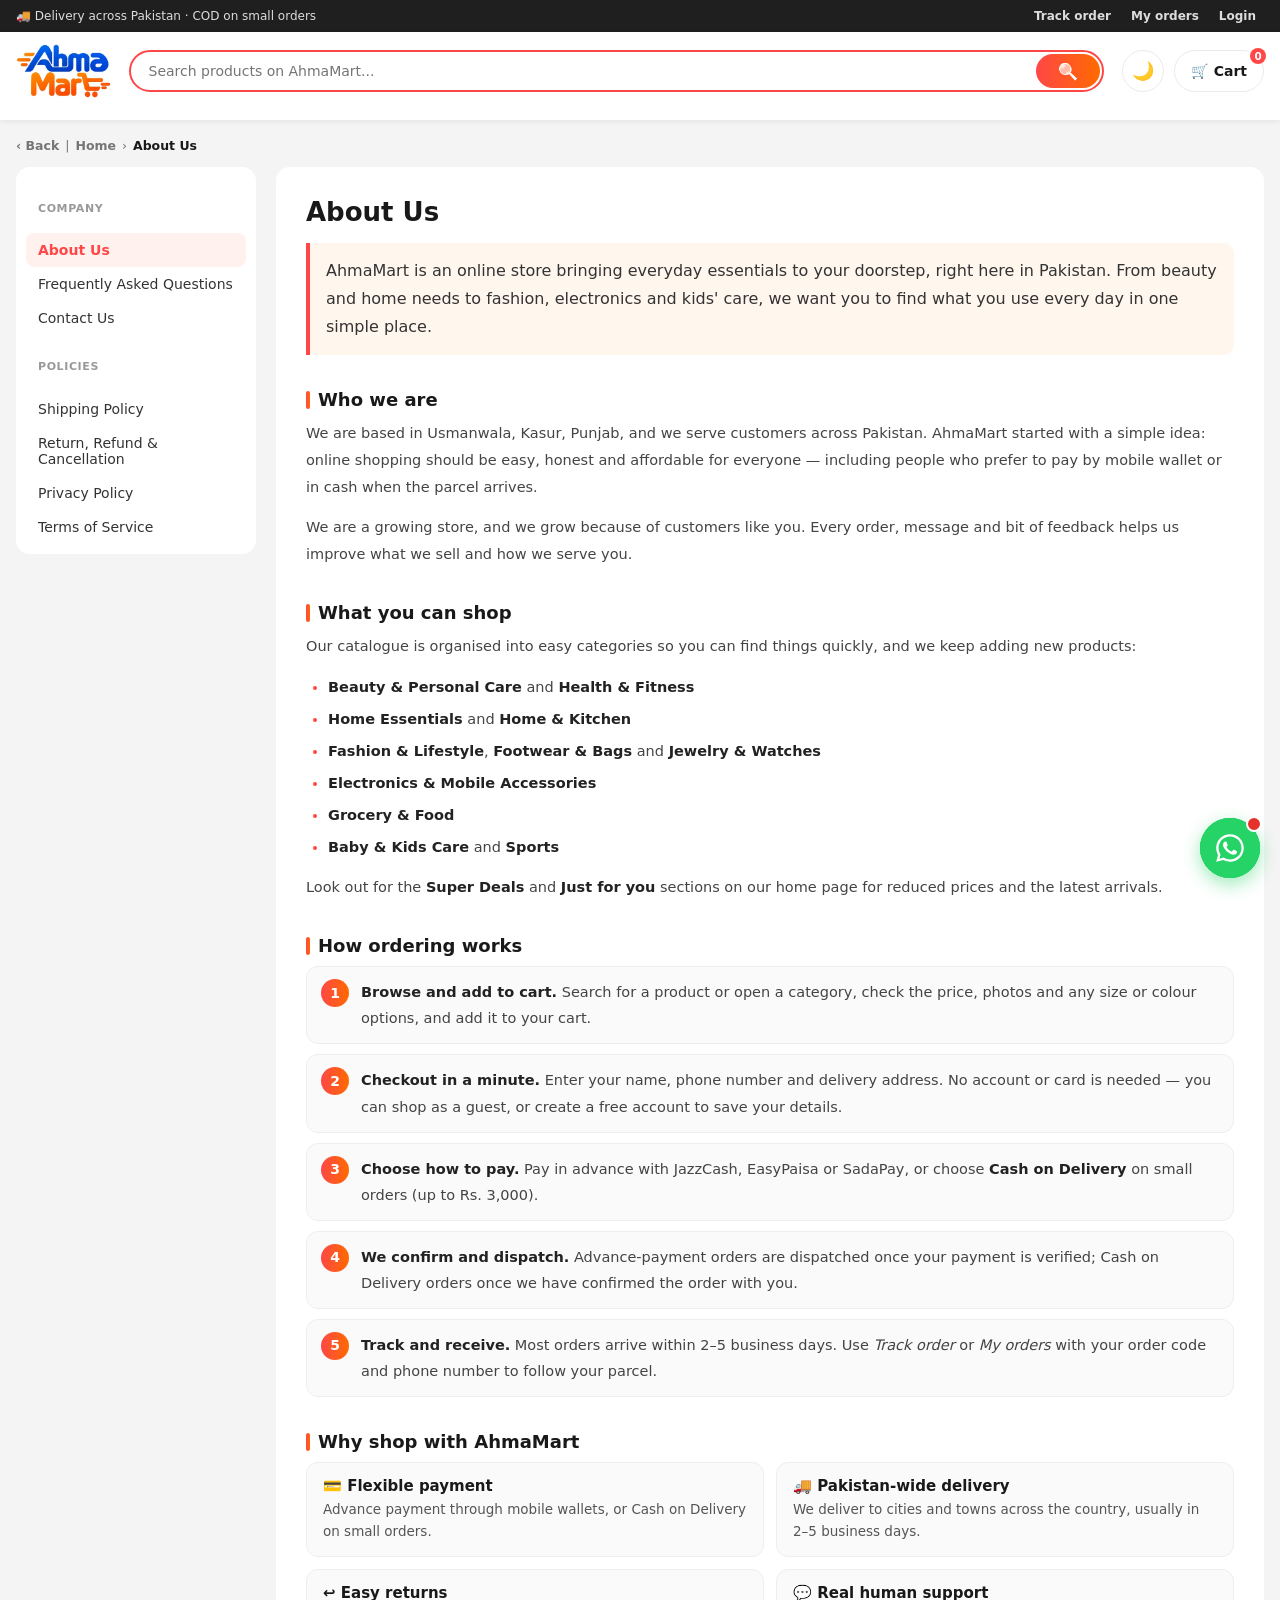
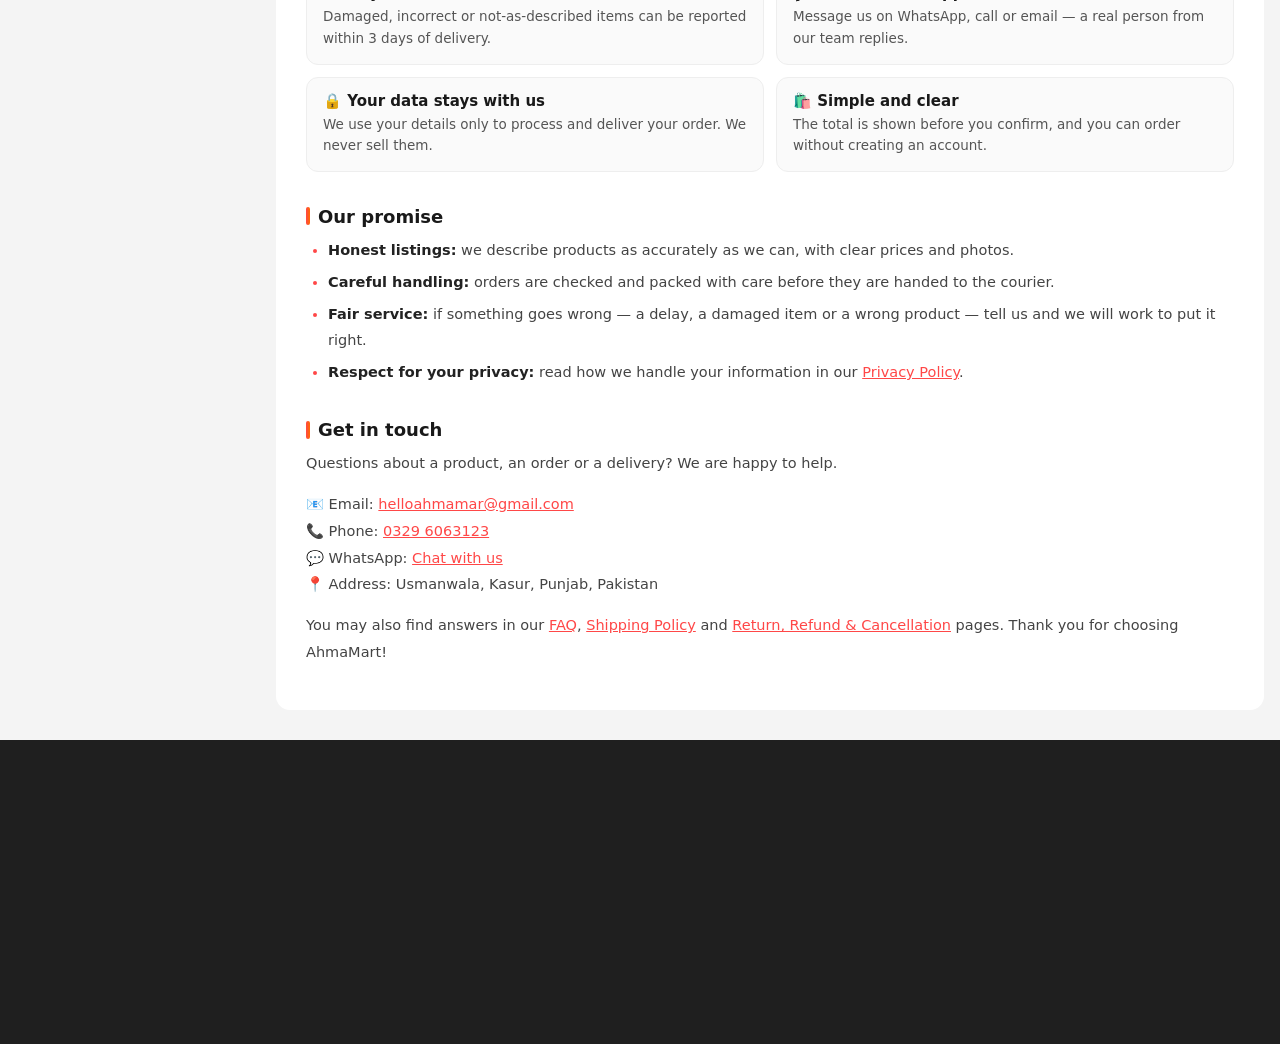
==== commit 875e771e: "Add files via upload" ====
--- a/about.html
+++ b/about.html
@@ -2,6 +2,7 @@
 <html lang="en-PK">
 <head>
 <meta charset="UTF-8">
+<script>/* theme: applied before first paint so there is no white flash */(function(){try{var t=localStorage.getItem("ahma_theme");if(t!=="dark"&&t!=="light")t=(window.matchMedia&&matchMedia("(prefers-color-scheme: dark)").matches)?"dark":"light";if(t==="dark")document.documentElement.setAttribute("data-theme","dark")}catch(e){}})();</script>
  <meta name="viewport" content="width=device-width, initial-scale=1.0">
 <link rel="icon" type="image/png" sizes="32x32" href="favicon-32.png">
 <link rel="icon" type="image/png" sizes="192x192" href="icon-192.png">
@@ -55,7 +56,7 @@
  window.__ahmaPre=Promise.all([g('categories','id.asc'),g('products','id.asc'),g('product_images','sort_order.asc'),g('product_variants','sort_order.asc,id.asc')]).catch(function(){return null});
 }catch(e){}})();
 </script>
-<link rel="stylesheet" href="style.css?v=20261123a">
+<link rel="stylesheet" href="style.css?v=20261126a">
 <script type="application/ld+json">
 {
  "@context": "https://schema.org",
@@ -85,6 +86,7 @@
  ]
 }
 </script>
+<script src="theme.js?v=20261126a" defer></script>
 </head>
 <body class="inpage" data-page="info" data-info="about">
 
@@ -97,7 +99,7 @@
       <input id="searchInput" type="search" placeholder="Search products on AhmaMart..." aria-label="Search products" autocomplete="off">
       <button class="sbtn" type="button" aria-label="Search" onclick="document.getElementById('searchInput').focus()"></button>
     </div>
-    <div class="hact"><button class="iconbtn" id="cartBtn" type="button" aria-label="Open cart">🛒<span class="cartlbl">Cart</span><span class="badge" id="cartCount">0</span></button></div>
+    <div class="hact"><button class="iconbtn themebtn" id="themeBtn" data-theme-toggle type="button" aria-label="Switch to dark mode" aria-pressed="false"><span class="ti" aria-hidden="true">🌙</span></button><button class="iconbtn" id="cartBtn" type="button" aria-label="Open cart">🛒<span class="cartlbl">Cart</span><span class="badge" id="cartCount">0</span></button></div>
   </div>
   <div class="chips" id="chips"></div>
 </header>
@@ -253,23 +255,60 @@
       <div class="field"><label>Full name</label><input required name="name"></div>
       <div class="field"><label>Phone number</label><input required name="phone" type="tel" autocomplete="tel" placeholder="03XXXXXXXXX"></div>
       <div class="field"><label>Email address</label><input required name="email" type="email" autocomplete="email" placeholder="you@example.com"></div>
-      <div class="field"><label>City</label><input name="city"></div>
-      <div class="field"><label>Full delivery address</label><textarea required name="address"></textarea></div>
+      <div class="field"><label id="cntLbl">Country <span class="req">*</span></label>
+        <button type="button" class="addr-pick" id="cntPick" aria-haspopup="dialog" aria-labelledby="cntLbl cntTxt"><span id="cntTxt">Pakistan</span><i aria-hidden="true">›</i></button></div>
+      <div class="field" id="addrPkField"><label id="addrPickLbl">Province / City / Area <span class="req">*</span></label>
+        <button type="button" class="addr-pick" id="addrPick" aria-haspopup="dialog" aria-labelledby="addrPickLbl addrPickTxt"><span class="ph" id="addrPickTxt">Select province / city / area</span><i aria-hidden="true">›</i></button></div>
+      <div id="addrIntl" hidden>
+        <div class="field"><label for="intlState">State / Province / Region</label><input id="intlState" autocomplete="address-level1" maxlength="80"></div>
+        <div class="field"><label for="intlCity">City <span class="req">*</span></label><input id="intlCity" autocomplete="address-level2" maxlength="80"></div>
+        <div class="field"><label for="intlZip">Postal / ZIP code</label><input id="intlZip" autocomplete="postal-code" maxlength="20"></div>
+        <p class="pi-n intl-note">Delivery outside Pakistan: we will contact you on WhatsApp to confirm the shipping charges and delivery time before dispatch. Payment is in advance only.</p>
+      </div>
+      <input type="hidden" name="city" id="addrCity">
+      <div class="field"><label>Home address <span class="req">*</span></label><textarea required name="address" placeholder="House no. / building / street / landmark"></textarea></div>
       <button class="btn" type="submit">Continue to payment ›</button>
     </form>
-    <div id="payStep" style="display:none">
-      <div class="ps-amount"><span>Amount to pay</span><b id="psAmt"></b><button type="button" class="copy" id="psCopyAmt">Copy</button></div>
-      <ol class="ps-steps"><li>Send the amount to any one account below.</li><li>Enter the transaction ID (TID) from your payment SMS or app.</li><li>Tap “I have paid” — your order is placed and your receipt is created.</li></ol>
-      <div id="psAccounts"></div>
-      <div class="field"><label>Which method did you use?</label><select id="psMethod"></select></div>
-      <div class="field"><label>Transaction ID (TID)</label><input id="psTid" placeholder="e.g. 1234567890" autocomplete="off" inputmode="text"></div>
-      <div class="field"><label>Payment screenshot <span style="color:var(--ae)">*</span></label>
-        <label class="shot" id="psShotBox"><input type="file" id="psShot" accept="image/*" hidden><img id="psShotPrev" alt="Screenshot preview" style="display:none"><span id="psShotTxt">📎 Tap to attach your payment screenshot</span></label></div>
-      <div id="psMsg"></div>
-      <button class="btn" id="psConfirm" type="button">I have paid — Place order</button>
-      <button class="link" id="psBack" type="button" style="margin-top:8px">← Edit delivery details</button>
-      <p class="pi-n" style="text-align:center">You can also send your payment screenshot on WhatsApp after the order.</p>
-    </div>
+    <div id="payStep" class="pay2" style="display:none">
+      <div class="pay-body">
+        <div class="pay-info" id="payInfo"></div>
+        <div id="pmList" role="radiogroup" aria-label="Payment method">
+          <div class="pay-sec" id="pmRecH">Recommended method(s)</div>
+          <div id="pmRec"></div>
+          <div class="pay-sec">Other Payment Methods</div>
+          <div id="pmOth"></div>
+        </div>
+      </div>
+      <div id="pmPark" hidden>
+        <div class="pm-adv" id="pmAdv" hidden>
+          <div class="ps-amount"><span>Amount to pay</span><b id="psAmt"></b><button type="button" class="copy" id="psCopyAmt">Copy</button></div>
+          <ol class="ps-steps"><li>Send the amount to the account below.</li><li>Enter the transaction ID (TID) from your payment SMS or app.</li><li>Attach your payment screenshot, then tap “I have paid” — your order is placed and your receipt is created.</li></ol>
+          <div id="psAccounts"></div>
+          <select id="psMethod" hidden aria-hidden="true" tabindex="-1"></select>
+          <div class="field"><label>Transaction ID (TID)</label><input id="psTid" placeholder="e.g. 1234567890" autocomplete="off" inputmode="text"></div>
+          <div class="field"><label>Payment screenshot <span style="color:var(--ae)">*</span></label>
+            <label class="shot" id="psShotBox"><input type="file" id="psShot" accept="image/*" hidden><img id="psShotPrev" alt="Screenshot preview" style="display:none"><span id="psShotTxt">📎 Tap to attach your payment screenshot</span></label></div>
+          <p class="pi-n">You can also send your payment screenshot on WhatsApp after the order.</p>
+        </div>
+      </div>
+      <div class="pay-foot">
+        <div id="psMsg"></div>
+        <div class="pay-sum"><span>Subtotal</span><b id="psSub"></b></div>
+        <div class="pay-sum tot"><span>Total Amount</span><b id="psTot"></b></div>
+        <button class="btn" id="psConfirm" type="button">I have paid — Place order</button>
+        <button class="link" id="psBack" type="button">← Edit delivery details</button>
+      </div>
+    </div>
+  </div>
+</div>
+
+<div class="modal-overlay addr-ov" id="addrOverlay">
+  <div class="modal addr-sheet">
+    <div class="addr-head"><h3 id="addrTitle">Select address</h3><button class="mclose" id="addrClose" type="button">&times;</button></div>
+    <div class="addr-tabs" id="addrTabs" role="tablist" aria-label="Address steps"></div>
+    <div class="addr-search"><svg viewBox="0 0 24 24" width="18" height="18" aria-hidden="true"><circle cx="11" cy="11" r="7" fill="none" stroke="currentColor" stroke-width="2"/><path d="M20 20l-3.5-3.5" stroke="currentColor" stroke-width="2" stroke-linecap="round"/></svg><input id="addrSearch" type="search" placeholder="Search" autocomplete="off" aria-label="Search"></div>
+    <div id="addrMsg" role="status"></div>
+    <ul class="addr-list" id="addrList"></ul>
   </div>
 </div>
 
@@ -383,7 +422,9 @@
         <h3 style="font-size:1rem;margin-bottom:10px">Low stock</h3><table><thead><tr><th>Product</th><th>Stock</th></tr></thead><tbody id="lowStockBody"></tbody></table></section>
       <section id="tab-prod" style="display:none">
         <div class="topb"><h2>Products</h2><button class="addp" id="newProdBtn">+ Add product</button></div>
-        <table><thead><tr><th></th><th>Name</th><th>Category</th><th>Price</th><th>Stock</th><th></th></tr></thead><tbody id="prodBody"></tbody></table>
+        <div class="pa-tools"><div id="prodSummary" class="pa-sum"></div><input type="search" id="prodSearch" class="pa-search" placeholder="Search product name…" aria-label="Search products" autocomplete="off"></div>
+        <div id="prodChips" class="pa-chips" role="group" aria-label="Filter by category"></div>
+        <div id="prodGroups" class="pa-groups"></div>
       </section>
       <section id="tab-cat" style="display:none">
         <h2 style="margin-bottom:16px">Categories</h2>
@@ -534,9 +575,9 @@
 </div>
 
 <script defer src="https://cdn.jsdelivr.net/npm/@supabase/supabase-js@2"></script>
-<script defer src="app.js?v=20261123a"></script>
-<script defer src="reviews.js?v=20261123a"></script>
-<script defer src="a11y.js?v=20261123a"></script>
+<script defer src="app.js?v=20261126a"></script>
+<script defer src="reviews.js?v=20261126a"></script>
+<script defer src="a11y.js?v=20261126a"></script>
 
 <!-- WhatsApp Button -->
 <a class="wa-float" id="waFloat" href="https://wa.me/923296063123?text=Assalam%20o%20Alaikum%20AhmaMart%20Team%21%20%F0%9F%91%8B%0A%0AMujhe%20aap%20ke%20store%20se%20order%20ke%20baray%20mein%20maloomat%20chahiye.%20Meri%20details%20yeh%20hain%3A%0A%0A%F0%9F%91%A4%20Naam%3A%20%0A%F0%9F%93%9E%20Phone%20number%3A%20%0A%F0%9F%93%8D%20Sheher%20%2F%20City%3A%20%0A%F0%9F%9B%8D%EF%B8%8F%20Product%20ka%20naam%20ya%20link%3A%20%0A%F0%9F%94%A2%20Quantity%3A%20%0A%0AMeherbani%20karke%20yeh%20batayen%3A%0A1%29%20Kya%20product%20abhi%20stock%20mein%20hai%3F%0A2%29%20Product%20ki%20price%20aur%20delivery%20charges%0A3%29%20Mere%20sheher%20mein%20delivery%20ka%20waqt%0A4%29%20Payment%20ka%20tareeqa%20%28JazzCash%20%2F%20EasyPaisa%20%2F%20SadaPay%20%2F%20Cash%20on%20Delivery%29%0A%0AMera%20mazeed%20sawal%3A%20%0A%0AJawab%20ka%20intezar%20rahega.%20Shukriya%21%20%F0%9F%99%8F" target="_blank" rel="noopener" aria-label="WhatsApp par chat karein">
--- a/style.css
+++ b/style.css
@@ -1,4 +1,4 @@
-:root{--bg:#191818;--surface:#ffffff;--ink:#000000;--ink-soft:#555555;--line:#e3e3e3;--pine:#000000;--pine-dark:#000000;--gold:#000000;--gold-soft:#f2f2f2;--danger:#B4442E;--ok:#2F7A4E;--radius:10px;padding-top:env(safe-area-inset-top,0px);padding-bottom:env(safe-area-inset-bottom,0px)}:root[data-theme=dark]{--bg:#000000;--surface:#0d0d0d;--ink:#ffffff;--ink-soft:#a8a8a8;--line:#2a2a2a;--pine:#ffffff;--pine-dark:#1a1a1a;--gold:#ffffff;--gold-soft:#1a1a1a}*{box-sizing:border-box}#bg-canvas{position:fixed;inset:0;width:100%;height:100%;z-index:-2;object-fit:cover}#bg-overlay{position:fixed;inset:0;z-index:-1;background:#fff}body{margin:0;background:transparent;color:var(--ink);font-family:Inter,system-ui,sans-serif}@keyframes fadeInDown{0%{opacity:0;transform:translateY(-28px)}to{opacity:1;transform:translateY(0)}}@keyframes fadeInUp{0%{opacity:0;transform:translateY(30px)}to{opacity:1;transform:translateY(0)}}@keyframes fadeInLeft{0%{opacity:0;transform:translate(-30px)}to{opacity:1;transform:translate(0)}}@keyframes scaleIn{0%{opacity:0;transform:scale(.88)}to{opacity:1;transform:scale(1)}}@keyframes shimmer{0%,to{opacity:1}50%{opacity:.6}}@keyframes pulse{0%,to{transform:scale(1)}50%{transform:scale(1.08)}}@keyframes bounceIn{0%{transform:scale(.3);opacity:0}50%{transform:scale(1.08)}70%{transform:scale(.96)}to{transform:scale(1);opacity:1}}@keyframes slideRight{0%{transform:translate(100%)}to{transform:translate(0)}}@keyframes cardPop{0%{opacity:0;transform:translateY(20px) scale(.96)}to{opacity:1;transform:translateY(0) scale(1)}}@keyframes spinBadge{0%{transform:rotate(0) scale(1)}50%{transform:rotate(8deg) scale(1.15)}to{transform:rotate(0) scale(1)}}@keyframes floatBg{0%,to{transform:scale(1.04) translateY(0)}50%{transform:scale(1.07) translateY(-12px)}}.hdr{animation:fadeInDown .5s ease both}.hero{animation:fadeInUp .6s .1s ease both}.chips{animation:fadeInUp .5s .2s ease both}.card{animation:cardPop .45s ease both;transition:transform .22s,box-shadow .22s,opacity .22s}.card:hover{transform:translateY(-5px) scale(1.025);box-shadow:0 12px 32px #234b3e2e}.addbtn{transition:transform .15s,background .2s,box-shadow .15s}.addbtn:not([disabled]):hover{transform:scale(1.05);box-shadow:0 4px 14px #234b3e47}.addbtn:not([disabled]):active{transform:scale(.97)}.chip{transition:background .18s,color .18s,transform .15s,box-shadow .15s}.chip:hover{transform:scale(1.06);box-shadow:0 3px 10px #234b3e26}.drawer.on{animation:slideRight .28s ease both}.modal{animation:scaleIn .25s ease both}.badge{animation:spinBadge 2.5s ease-in-out infinite}.iconbtn{transition:transform .15s,box-shadow .15s}.iconbtn:hover{transform:scale(1.1);box-shadow:0 4px 12px #234b3e33}.btn{transition:transform .15s,box-shadow .18s,background .18s}.btn:hover{transform:translateY(-2px);box-shadow:0 6px 18px #234b3e47}.btn:active{transform:translateY(0)}.nitem{transition:background .15s,color .15s,border-color .15s,transform .1s}.nitem:hover{transform:translate(4px)}.stat{animation:fadeInUp .4s ease both;transition:transform .2s,box-shadow .2s}.stat:hover{transform:translateY(-3px);box-shadow:0 8px 22px #234b3e1f}#bg-canvas{animation:floatBg 18s ease-in-out infinite}.hdr,.drawer{background:var(--surface)}.modal{background:var(--surface);border:1px solid var(--line);box-shadow:0 20px 60px #0000002e}.card{background:var(--surface);border:1px solid var(--line)}#adminRoot{background:var(--surface)}h1,h2,h3{font-family:system-ui,-apple-system,Segoe UI,Roboto,Arial,sans-serif;font-weight:700;margin:0}button{font-family:inherit;cursor:pointer}input,select,textarea{font-family:inherit;font-size:1rem}.container{max-width:1100px;margin:0 auto;padding:0 18px}.hdr{position:sticky;top:0;z-index:30;background:color-mix(in srgb,var(--bg) 92%,transparent);backdrop-filter:blur(6px);border-bottom:1px solid var(--line)}.hdr-row{display:flex;align-items:center;gap:16px;padding:14px 18px;max-width:1100px;margin:0 auto}.brand{font-family:system-ui,-apple-system,Segoe UI,Roboto,Arial,sans-serif;font-weight:700;font-size:1.35rem;color:var(--pine)}.brand span{color:var(--gold)}.search{flex:1;display:flex;align-items:center;gap:8px;background:var(--surface);border:1px solid var(--line);border-radius:999px;padding:8px 14px;min-width:0}.search input{border:none;outline:none;background:transparent;flex:1;color:var(--ink);min-width:0}.hact{display:flex;gap:10px;align-items:center}.iconbtn{position:relative;width:38px;height:38px;border-radius:50%;border:1px solid var(--line);background:var(--surface);color:var(--ink);display:flex;align-items:center;justify-content:center}.badge{position:absolute;top:-3px;right:-3px;background:var(--pine);color:#fff;font-size:.65rem;font-weight:700;min-width:16px;height:16px;border-radius:999px;display:flex;align-items:center;justify-content:center}.link{font-size:.85rem;font-weight:600;color:var(--pine);white-space:nowrap;background:none;border:none}.chips{display:flex;gap:8px;overflow-x:auto;padding:10px 18px 14px;max-width:1100px;margin:0 auto}.chip{flex:none;padding:7px 14px;border-radius:999px;border:1px solid var(--line);background:var(--surface);color:var(--ink-soft);font-size:.85rem;font-weight:600}.chip.on{background:var(--pine);border-color:var(--pine);color:#fff}.hero{padding:36px 18px 24px;max-width:1100px;margin:0 auto}.hero p{color:var(--ink-soft);margin-top:8px;max-width:52ch}.grid{display:grid;grid-template-columns:repeat(auto-fill,minmax(200px,1fr));gap:16px;padding:6px 18px 50px;max-width:1100px;margin:0 auto}.card{background:var(--surface);border:1px solid var(--line);border-radius:var(--radius);overflow:hidden;display:flex;flex-direction:column}.cimg{aspect-ratio:1/1;background:var(--gold-soft);display:flex;align-items:center;justify-content:center;color:var(--gold);font-family:system-ui,-apple-system,Segoe UI,Roboto,Arial,sans-serif;font-size:1.4rem;overflow:hidden}.cimg img{width:100%;height:100%;object-fit:cover}.cbody{padding:12px;display:flex;flex-direction:column;gap:5px;flex:1}.ccat{font-size:.72rem;color:var(--ink-soft);font-weight:600}.cname{font-weight:600;font-size:.94rem}.prow{display:flex;gap:8px;align-items:baseline;margin-top:auto}.price{color:var(--gold);font-weight:700}.pcompare{color:var(--ink-soft);text-decoration:line-through;font-size:.8rem}.addbtn{margin-top:6px;background:var(--pine);color:#fff;border:none;border-radius:8px;padding:9px;font-weight:600;font-size:.87rem}.addbtn:disabled{background:var(--line);color:var(--ink-soft)}.empty{padding:50px 18px;text-align:center;color:var(--ink-soft)}.overlay{position:fixed;inset:0;background:#0006;z-index:50;opacity:0;pointer-events:none;transition:opacity .2s}.overlay.on{opacity:1;pointer-events:auto}.drawer{position:fixed;top:0;right:0;height:100%;width:100%;max-width:400px;background:var(--surface);z-index:51;transform:translate(100%);transition:transform .25s;display:flex;flex-direction:column}.drawer.on{transform:translate(0)}.drow{display:flex;justify-content:space-between;align-items:center;padding:16px 18px;border-bottom:1px solid var(--line)}.dbody{flex:1;overflow-y:auto;padding:14px 18px}.citem{display:flex;gap:10px;padding:10px 0;border-bottom:1px solid var(--line)}.cthumb{width:56px;height:56px;border-radius:8px;background:var(--gold-soft);flex:none;overflow:hidden}.cthumb img{width:100%;height:100%;object-fit:cover}.qtyrow{display:flex;align-items:center;gap:8px;margin-top:5px}.qtybtn{width:24px;height:24px;border-radius:6px;border:1px solid var(--line);background:var(--bg);color:var(--ink);font-weight:700}.rmv{font-size:.78rem;color:var(--danger);font-weight:600;margin-left:auto;background:none;border:none}.dfoot{padding:16px 18px;border-top:1px solid var(--line)}.subrow{display:flex;justify-content:space-between;font-weight:700;font-size:1.05rem;margin-bottom:12px}.btn{width:100%;background:var(--pine);color:#fff;border:none;border-radius:8px;padding:13px;font-weight:700}.modal-overlay{position:fixed;inset:0;background:#00000073;z-index:60;display:none;align-items:flex-start;justify-content:center;overflow-y:auto;padding:36px 14px}.modal-overlay.on{display:flex}.modal{background:var(--surface);border-radius:14px;max-width:440px;width:100%;padding:24px;position:relative}.mclose{position:absolute;top:14px;right:14px;background:none;border:none;font-size:1.3rem;color:var(--ink-soft)}.field{margin-bottom:12px}.field label{display:block;font-size:.82rem;font-weight:600;margin-bottom:4px}.field input,.field select,.field textarea{width:100%;padding:10px 12px;border:1px solid var(--line);border-radius:8px;background:var(--bg);color:var(--ink)}.msg{padding:9px 11px;border-radius:8px;font-size:.87rem;margin-bottom:12px}.msg.err{background:#fbe9e5;color:var(--danger)}.badge2{display:inline-block;padding:3px 11px;border-radius:999px;font-size:.75rem;font-weight:700;text-transform:capitalize}.s-pending{background:#f3e7cf;color:#8a6412}.s-confirmed{background:#dceaf5;color:#215a87}.s-shipped{background:#e3def5;color:#5a3d9e}.s-delivered{background:#e1f0e5;color:#256b3f}.s-cancelled{background:#f5deda;color:#a13b24}.foot{border-top:1px solid var(--line);padding:40px 18px 24px;color:var(--ink-soft);font-size:.85rem}.foot-wrap{max-width:1100px;margin:0 auto;display:grid;grid-template-columns:1.3fr 1fr 1fr;gap:28px}.foot-col h4{color:var(--pine);font-family:system-ui,-apple-system,Segoe UI,Roboto,Arial,sans-serif;font-size:1rem;margin-bottom:12px}.foot-col a,.foot-col div{display:block;color:var(--ink-soft);text-decoration:none;margin-bottom:9px;font-size:.84rem;cursor:pointer;background:none;border:none;padding:0;text-align:left;font-family:inherit}.foot-col a:hover,.foot-col button:hover{color:var(--gold)}.foot-bottom{max-width:1100px;margin:28px auto 0;padding-top:18px;border-top:1px solid var(--line);text-align:center;font-size:.78rem}@media(max-width:640px){.foot-wrap{grid-template-columns:1fr;gap:22px}}#adminRoot{position:fixed;inset:0;background:var(--bg);z-index:80;display:none;overflow-y:auto}.ashell{display:flex;min-height:100%}.aside{width:200px;background:var(--pine-dark);color:#fff;flex:none;padding:20px 0;display:flex;flex-direction:column;gap:2px}.aside{--gold:#ffffff}.aside .brand{color:#fff;padding:0 20px 18px}.nitem{padding:11px 20px;font-weight:600;font-size:.88rem;color:#d9e4de;cursor:pointer;border-left:3px solid transparent}.nitem.on{background:#ffffff14;color:#fff;border-left-color:var(--gold)}.amain{flex:1;padding:24px 26px}.stats{display:grid;grid-template-columns:repeat(auto-fit,minmax(160px,1fr));gap:12px;margin-bottom:22px}.stat{background:var(--surface);border:1px solid var(--line);border-radius:10px;padding:14px}.stat .n{font-family:system-ui,-apple-system,Segoe UI,Roboto,Arial,sans-serif;font-size:1.5rem;color:var(--pine)}.stat .l{font-size:.78rem;color:var(--ink-soft)}table{width:100%;border-collapse:collapse;background:var(--surface);border:1px solid var(--line);border-radius:10px;overflow:hidden;font-size:.87rem}th,td{text-align:left;padding:9px 12px;border-bottom:1px solid var(--line)}th{background:var(--gold-soft);font-size:.72rem;text-transform:uppercase;color:var(--ink-soft)}.order-items-list{display:flex;flex-wrap:wrap;gap:6px;min-width:180px;white-space:normal}.order-item-chip{display:inline-flex;align-items:center;gap:6px;padding:4px 7px;border:1px solid var(--line);border-radius:8px;background:var(--bg);color:var(--ink);max-width:100%}.order-item-thumb{width:36px;height:36px;flex:0 0 36px;object-fit:contain;border-radius:5px;background:#fff;border:1px solid var(--line)}.order-item-placeholder{width:36px;height:36px;flex:0 0 36px;display:inline-flex;align-items:center;justify-content:center;border-radius:5px;background:var(--gold-soft);font-size:18px}.order-item-label{font-size:.82rem;line-height:1.3;overflow-wrap:anywhere}.sm{padding:5px 10px;border-radius:6px;border:1px solid var(--line);background:var(--bg);color:var(--ink);font-size:.78rem;font-weight:600}.sm.dg{color:var(--danger)}.addp{background:var(--pine);color:#fff;border:none;border-radius:8px;padding:9px 16px;font-weight:600}.topb{display:flex;justify-content:space-between;align-items:center;margin-bottom:18px;flex-wrap:wrap;gap:10px}.loginwrap{min-height:100%;display:flex;align-items:center;justify-content:center;padding:30px}.logincard{background:var(--surface);border:1px solid var(--line);border-radius:14px;padding:32px;max-width:340px;width:100%}.img-upload-area{border:2px dashed var(--line);border-radius:12px;padding:18px;text-align:center;cursor:pointer;transition:border-color .2s,background .2s;background:#00000008;position:relative}.img-upload-area:hover,.img-upload-area.drag{border-color:var(--pine);background:#0000000d}.img-upload-area input[type=file]{position:absolute;inset:0;opacity:0;cursor:pointer;width:100%;height:100%}.img-preview{width:100%;aspect-ratio:1/1;object-fit:cover;border-radius:10px;display:block;margin-bottom:10px;border:1px solid var(--line)}.img-preview-wrap{position:relative;margin-bottom:8px}.img-remove-btn{position:absolute;top:6px;right:6px;width:26px;height:26px;border-radius:50%;background:#b4442ee6;border:none;color:#fff;font-size:1rem;line-height:1;cursor:pointer;display:flex;align-items:center;justify-content:center;transition:transform .15s}.img-remove-btn:hover{transform:scale(1.15)}.img-upload-icon{font-size:2rem;margin-bottom:6px}.img-upload-hint{font-size:.8rem;color:var(--ink-soft);margin:0}.img-tabs{display:flex;gap:6px;margin-bottom:10px}.img-tab{flex:1;padding:7px;border-radius:8px;border:1px solid var(--line);background:var(--bg);color:var(--ink-soft);font-size:.8rem;font-weight:600;cursor:pointer;transition:all .15s}.img-tab.on{background:var(--pine);color:#fff;border-color:var(--pine)}.wa-float{position:fixed;right:20px;bottom:22px;z-index:40;display:flex;align-items:center;gap:10px;text-decoration:none;animation:waEnter .7s cubic-bezier(.2,1.4,.4,1) both .6s}.wa-btn{position:relative;width:60px;height:60px;border-radius:50%;background:#25d366;display:flex;align-items:center;justify-content:center;box-shadow:0 6px 18px #25d36673;animation:waBounce 2.6s ease-in-out infinite 2s;transition:transform .2s}.wa-btn svg{width:34px;height:34px;fill:#fff;animation:waWiggle 5s ease-in-out infinite 3s}.wa-btn:before,.wa-btn:after{content:"";position:absolute;inset:0;border-radius:50%;background:#25d366;z-index:-1;animation:waPulse 2.2s ease-out infinite}.wa-btn:after{animation-delay:1.1s}.wa-float:hover .wa-btn{transform:scale(1.1)}.wa-label{background:#fff;color:#1f2d2a;font-weight:700;font-size:.85rem;padding:8px 14px;border-radius:999px;box-shadow:0 4px 14px #0000002e;white-space:nowrap;opacity:0;transform:translate(12px);animation:waLabel 8s ease-in-out infinite 3s;pointer-events:none;order:-1}.wa-float:hover .wa-label{opacity:1;transform:none;animation:none}.wa-badge{position:absolute;top:-2px;right:-2px;width:16px;height:16px;border-radius:50%;background:#e5322d;border:2px solid #fff;animation:waBadge 1.4s ease-in-out infinite}@keyframes waEnter{0%{opacity:0;transform:translateY(40px) scale(.4)}to{opacity:1;transform:none}}@keyframes waPulse{0%{transform:scale(1);opacity:.55}to{transform:scale(1.9);opacity:0}}@keyframes waBounce{0%,to{transform:translateY(0)}50%{transform:translateY(-7px)}}@keyframes waWiggle{0%,90%,to{transform:rotate(0)}92%{transform:rotate(-14deg)}94%{transform:rotate(12deg)}96%{transform:rotate(-8deg)}98%{transform:rotate(5deg)}}@keyframes waLabel{0%,8%{opacity:0;transform:translate(12px)}14%,42%{opacity:1;transform:none}50%,to{opacity:0;transform:translate(12px)}}@keyframes waBadge{0%,to{transform:scale(1)}50%{transform:scale(1.25)}}@media(max-width:520px){.wa-float{right:14px;bottom:16px}.wa-btn{width:54px;height:54px}.wa-label{display:none}}@media(prefers-reduced-motion:reduce){.wa-float,.wa-btn,.wa-btn svg,.wa-btn:before,.wa-btn:after,.wa-label,.wa-badge{animation:none!important}}.cat-blocks{max-width:1100px;margin:0 auto;padding:4px 18px 18px}.cb-title{font-family:system-ui,-apple-system,Segoe UI,Roboto,Arial,sans-serif;font-size:1.15rem;color:var(--pine);font-weight:700;margin-bottom:10px}.cb-row{display:grid;grid-template-columns:repeat(auto-fit,minmax(150px,1fr));gap:12px}.cb-tile{display:flex;flex-direction:column;align-items:center;gap:4px;padding:18px 10px;border-radius:16px;border:1px solid var(--line);background:linear-gradient(145deg,var(--surface),var(--gold-soft));color:var(--ink);cursor:pointer;font-family:inherit;animation:cbIn .5s ease both;transition:transform .2s,box-shadow .2s,border-color .2s}.cb-tile:hover{transform:translateY(-4px);box-shadow:0 8px 20px #234b3e2e;border-color:var(--pine)}.cb-ico{font-size:1.9rem;line-height:1}.cb-name{font-weight:700;font-size:1rem}.cb-count{font-size:.75rem;color:var(--ink-soft)}@keyframes cbIn{0%{opacity:0;transform:translateY(16px) scale(.94)}to{opacity:1;transform:none}}.cat-sections{max-width:1100px;margin:0 auto}.cat-section{padding:6px 0 4px;scroll-margin-top:130px;border-radius:16px}.cat-section.flash{animation:secFlash 1.2s ease}@keyframes secFlash{0%,to{background:transparent}30%{background:#b8862e29}}.cat-head{display:flex;align-items:center;gap:10px;padding:14px 18px 6px}.cat-head h2{font-family:system-ui,-apple-system,Segoe UI,Roboto,Arial,sans-serif;font-size:1.4rem;color:var(--pine);margin:0}.cat-head:after{content:"";flex:1;height:2px;border-radius:2px;background:linear-gradient(90deg,var(--gold),transparent);order:3}.cat-ico{font-size:1.4rem}.cat-num{background:var(--pine);color:#fff;border-radius:999px;font-size:.72rem;font-weight:700;padding:2px 9px}.cat-section .grid{padding:6px 18px 26px}#prodModal,#catMoveModal{z-index:100}html{-webkit-text-size-adjust:100%;text-size-adjust:100%;overflow-x:hidden}body{overflow-x:hidden;min-height:100vh;min-height:100dvh}img,svg,canvas{max-width:100%}.hdr-row,.chips,.hero,.grid,.cat-blocks,.cat-sections,.container{width:100%}.amain table{display:block;overflow-x:auto;-webkit-overflow-scrolling:touch;white-space:nowrap}.amain table thead,.amain table tbody{display:table;width:100%}.chips{scrollbar-width:none;-webkit-overflow-scrolling:touch}.chips::-webkit-scrollbar{display:none}@media(min-width:1400px){.container,.hdr-row,.chips,.hero,.grid,.cat-blocks,.cat-sections{max-width:1280px}.grid{grid-template-columns:repeat(auto-fill,minmax(220px,1fr))}}@media(max-width:900px){.hdr-row{gap:12px}.hact{gap:8px}.grid{grid-template-columns:repeat(auto-fill,minmax(170px,1fr));gap:14px}.amain{padding:20px 18px}}@media(max-width:720px){.hdr-row{flex-wrap:wrap;padding:10px 12px;gap:8px 10px}.brand{font-size:1.2rem;order:1}.hact{order:2;margin-left:auto;flex-wrap:wrap;justify-content:flex-end;gap:6px}.search{order:3;flex:1 0 100%}.link{font-size:.78rem;padding:6px 4px}.chips{padding:6px 12px 10px}.hero{padding:22px 14px 14px}.hero p{font-size:.92rem}.cat-blocks{padding:4px 12px 12px}.cb-row{grid-template-columns:repeat(auto-fit,minmax(105px,1fr));gap:10px}.cb-tile{padding:14px 8px;border-radius:14px}.cat-head{padding:12px 14px 4px}.cat-head h2{font-size:1.2rem}.grid,.cat-section .grid{padding-left:12px;padding-right:12px;gap:10px}.ashell{flex-direction:column}.aside{width:100%;flex-direction:row;flex-wrap:wrap;align-items:center;padding:8px;gap:4px}.aside .brand{padding:0 10px;flex:1 0 100%;font-size:1.1rem}.nitem{padding:9px 12px;border-left:none;border-bottom:3px solid transparent;border-radius:6px;font-size:.82rem}.nitem.on{border-left-color:transparent;border-bottom-color:var(--gold)}.nitem:hover{transform:none}.nitem[style*="margin-top:auto"]{margin-top:0!important;margin-left:auto}.amain{padding:16px 12px}.stats{grid-template-columns:repeat(2,1fr)}th,td{padding:8px 10px}.topb{align-items:flex-start}}@media(max-width:520px){.grid,.cat-section .grid{grid-template-columns:repeat(2,minmax(0,1fr))}.cbody{padding:10px;gap:4px}.cname{font-size:.86rem}.addbtn{padding:10px 6px;font-size:.82rem}.drawer{max-width:100%}.modal-overlay{padding:14px 10px;align-items:flex-start}.modal{padding:18px 16px;border-radius:12px}#receiptCard{padding:12px!important}.stat .n{font-size:1.25rem}.logincard{padding:24px 18px}.loginwrap{padding:16px}.foot{padding:24px 14px 90px}}@media(max-width:360px){.hact .link{font-size:.72rem}.cb-row{grid-template-columns:repeat(2,1fr)}}@media(hover:none)and (pointer:coarse){input,select,textarea{font-size:16px!important}.iconbtn{width:42px;height:42px}.qtybtn{width:32px;height:32px}.sm{padding:8px 12px}.chip{padding:9px 16px}.card:hover,.cb-tile:hover,.stat:hover,.btn:hover,.iconbtn:hover,.chip:hover,.addbtn:hover{transform:none;box-shadow:none}.mclose{width:40px;height:40px;font-size:1.6rem;top:8px;right:8px}}@media(max-height:520px){.modal-overlay{padding:10px}.drawer .dbody{padding:10px 14px}}@media(max-width:720px){#bg-canvas{animation:none!important;transform:none}#bg-overlay{backdrop-filter:none}.card,.modal,.drawer,.hdr{backdrop-filter:none!important;-webkit-backdrop-filter:none!important}}.pd-modal{max-width:640px}.pd-img{width:100%;aspect-ratio:1/1;max-height:340px;border-radius:12px;background:var(--surface);display:flex;align-items:center;justify-content:center;overflow:hidden;margin-bottom:16px}.pd-img img{width:100%;height:100%;object-fit:contain}.pd-cat{font-size:.78rem;font-weight:700;color:var(--gold);text-transform:uppercase;letter-spacing:.4px}.pd-name{font-family:system-ui,-apple-system,Segoe UI,Roboto,Arial,sans-serif;font-size:1.5rem;color:var(--pine);margin:4px 0 10px}.pd-price{font-size:1.3rem;font-weight:800;color:var(--pine)}.pd-compare{font-size:.95rem;color:var(--ink-soft);text-decoration:line-through;margin-left:8px}.pd-desc{color:var(--ink-soft);line-height:1.6;margin:12px 0;white-space:pre-wrap}.pd-stock{font-size:.85rem;font-weight:700;margin-bottom:14px}.card,.hdr,.drawer,.modal,#bg-overlay{backdrop-filter:none!important;-webkit-backdrop-filter:none!important}#bg-canvas{animation:none!important}@media(max-width:768px){div[class*=grid]{grid-template-columns:repeat(2,minmax(0,1fr))!important;gap:10px!important}header{padding:10px!important}body{zoom:100%!important}}:root{--bg:#f4f4f4;--surface:#fff;--ink:#191919;--ink-soft:#757575;--line:#ebebeb;--pine:#ff4747;--pine-dark:#1f1f1f;--gold:#ff4747;--gold-soft:#fff1ee;--radius:10px;--ae:#ff4747;--ae2:#ff6a00;--grad:linear-gradient(90deg,#ff4747,#ff6a00)}html{scroll-behavior:smooth}body{background:var(--bg);color:var(--ink);font-family:system-ui,-apple-system,Segoe UI,Roboto,Arial,sans-serif}.wrap{max-width:1360px;margin:0 auto;padding:0 16px;width:100%}.card{animation:none!important}.topbar{background:#1f1f1f;color:#ddd;font-size:12px}.topbar .wrap{display:flex;justify-content:space-between;align-items:center;min-height:32px;gap:10px}.tb-links{display:flex;gap:4px;margin-left:auto}.topbar .link{color:#ddd;font-size:12px;padding:6px 8px;text-transform:none;letter-spacing:0}.topbar .link:hover{color:#fff}.hdr{background:#fff;border-bottom:0;box-shadow:0 1px 6px #00000014}.hdr-row{max-width:1360px;padding:12px 16px;gap:18px}.brand{font-size:1.75rem;font-weight:800;letter-spacing:-1px;color:var(--ae);text-decoration:none}.brand span{color:#191919}.search{border:2px solid var(--ae);border-radius:999px;background:#fff;padding:0 0 0 18px;overflow:hidden;max-width:none;gap:0}.search input{padding:11px 0;font-size:14px}.sbtn{background:var(--grad);border:0;color:#fff;width:64px;align-self:stretch;display:flex;align-items:center;justify-content:center;margin:2px;border-radius:999px;font-size:16px}.sbtn:before{content:"\1f50d";filter:grayscale(1) brightness(10)}.iconbtn{width:auto;height:42px;border-radius:999px;padding:0 16px;gap:6px;background:#fff;color:#191919;border:1px solid var(--line);font-weight:700;font-size:14px}.badge{background:var(--ae);color:#fff;animation:none}.chips{max-width:1360px;padding:0 16px 10px;justify-content:flex-start;gap:8px}.chip{border:0;background:#f4f4f4;color:#333;border-radius:999px;padding:8px 16px;font-size:13px;font-weight:600;text-transform:none;letter-spacing:0;box-shadow:none}.chip.on{background:var(--grad);color:#fff;box-shadow:none}.chip:hover{transform:none;box-shadow:none}.hero-wrap{display:grid;grid-template-columns:minmax(0,1fr) 260px;gap:14px;padding-top:14px;padding-bottom:6px}.slider{position:relative;border-radius:12px;overflow:hidden;min-height:400px;background:#eee}.slides{display:flex;min-height:400px;height:100%;transition:transform .5s ease;will-change:transform}.slide{position:relative;flex:0 0 100%;min-height:400px;display:flex;flex-direction:column;justify-content:center;padding:40px 52px;color:#fff;text-decoration:none;overflow:hidden}.slide h2{font-size:clamp(26px,3.4vw,46px);line-height:1.1;font-weight:800;max-width:14ch;margin:8px 0 10px;font-family:inherit}.slide p{max-width:36ch;opacity:.95;margin:0 0 22px;line-height:1.5}.slide .pill{align-self:flex-start;background:#ffffff38;padding:5px 12px;border-radius:999px;font-size:12px;font-weight:700}.slide .go{align-self:flex-start;background:#fff;color:var(--ae);font-weight:800;padding:12px 26px;border-radius:999px}.s1{background:linear-gradient(120deg,#ff4747,#ff8a00)}.s2{background:linear-gradient(120deg,#0f9d58,#1fc8a3)}.s3{background:linear-gradient(120deg,#5b3df5,#b05cff)}.dots{position:absolute;bottom:14px;left:0;right:0;display:flex;justify-content:center;gap:7px}.dot{width:8px;height:8px;border-radius:50%;border:0;background:#ffffff8c;padding:0;transition:width .2s}.dot.on{background:#fff;width:22px;border-radius:6px}.userbox{background:#fff;border-radius:12px;padding:18px;display:flex;flex-direction:column;gap:10px}.userbox h3{font-size:16px;font-family:inherit}.userbox p{margin:0;font-size:13px;color:var(--ink-soft);line-height:1.5}.ub-primary{background:var(--grad);color:#fff;border:0;border-radius:999px;padding:11px;font-weight:700}.ub-ghost{background:#fff;color:var(--ae);border:1.5px solid var(--ae);border-radius:999px;padding:10px;font-weight:700}.ub-list{list-style:none;margin:4px 0 0;padding:12px 0 0;border-top:1px solid var(--line);display:grid;gap:9px;font-size:13px}.svc{display:grid;grid-template-columns:repeat(4,minmax(0,1fr));gap:10px;padding-top:10px;padding-bottom:6px}.svc div{background:#fff;border-radius:12px;padding:12px 14px;display:flex;gap:10px;align-items:center;font-size:13px}.svc b{display:block;font-size:13px}.svc span{display:block;color:var(--ink-soft);font-size:11.5px}.svc em{font-style:normal;font-size:24px}.cat-blocks{max-width:1360px;padding:16px 16px 4px;background:none}.cb-title{font-size:20px;font-weight:800;color:#191919;margin:0 0 12px;font-family:inherit}.cb-row{display:flex;gap:14px;overflow-x:auto;padding-bottom:8px;scrollbar-width:none}.cb-row::-webkit-scrollbar{display:none}.cb-tile{flex:0 0 88px;background:none;border:0;padding:4px;min-height:0;box-shadow:none;animation:none;display:flex;flex-direction:column;align-items:center;gap:8px;border-radius:0}.cb-tile:hover{transform:none;box-shadow:none;border-color:transparent}.cb-ico{width:72px;height:72px;margin:0;border-radius:50%;background:#fff;display:flex;align-items:center;justify-content:center;font-size:30px;overflow:hidden;box-shadow:0 1px 3px #0000001a}.cb-ico img{width:100%;height:100%;object-fit:cover}.cb-name{font-size:12px;font-weight:600;text-align:center;color:#191919}.sec-head{display:flex;align-items:center;justify-content:space-between;gap:12px;margin:16px 0 12px}.sec-head h2{font-size:22px;font-weight:800;font-family:inherit}.sec-head p{margin:2px 0 0;font-size:12px;color:var(--ink-soft)}.sec-head .more{color:var(--ae);font-weight:700;text-decoration:none;font-size:13px;white-space:nowrap}.deals{background:linear-gradient(180deg,#fff1ee,#fff);border-radius:14px;padding:4px 16px 16px;margin-top:14px}.deals .sec-head{margin-top:12px}.pgrid,.grid{display:grid;grid-template-columns:repeat(auto-fill,minmax(190px,1fr));gap:12px;padding:0;max-width:none;margin:0}.grid{padding:0 0 18px}.cat-sections{max-width:1360px}.cat-section{padding:4px 0 0;content-visibility:auto;contain-intrinsic-size:auto 720px}.cat-section .grid{padding:0 0 18px}.cat-head{padding:10px 0}.cat-head h2{font-size:20px;color:#191919;font-family:inherit}.cat-num{background:var(--ae)}.searching .home-only{display:none!important}.card{background:#fff;border:0;border-radius:12px;overflow:hidden;box-shadow:0 1px 2px #0000000d;cursor:pointer}.card:hover{transform:translateY(-3px);box-shadow:0 8px 22px #0000001f}.cimg{position:relative;aspect-ratio:1/1;background:#f6f6f6;color:#bbb}.dbadge{position:absolute;left:8px;top:8px;background:var(--ae);color:#fff;font-size:11px;font-weight:800;padding:3px 7px;border-radius:6px}.cbody{padding:10px 10px 12px;gap:6px}.cname{font-size:13.5px;font-weight:500;line-height:1.35;display:-webkit-box;-webkit-line-clamp:2;-webkit-box-orient:vertical;overflow:hidden;min-height:2.7em;font-family:inherit;color:#191919}.price{color:var(--ae);font-weight:800;font-size:18px}.pcompare{font-size:12px;color:#999}.ctags{display:flex;gap:5px;flex-wrap:wrap;min-height:20px}.tag{font-size:10.5px;font-weight:700;padding:2px 6px;border-radius:4px}.tag.cod{background:#e8f7ee;color:#0a8a43}.tag.low{background:#fff1ee;color:var(--ae)}.addbtn{background:var(--grad);border-radius:999px;padding:9px;font-size:13px;font-weight:700;margin-top:4px;color:#fff}.addbtn:disabled{background:#eee;color:#999}.sk{height:270px;background:linear-gradient(90deg,#eee 25%,#f7f7f7,#eee 75%);background-size:200% 100%;animation:skl 1.2s infinite!important;cursor:default}@keyframes skl{to{background-position:-200% 0}}.btn{background:var(--grad);border-radius:999px}.btn:hover{box-shadow:0 6px 18px #ff47474d}.modal{border-radius:14px}.pd-name{font-family:inherit}.nl{margin:26px auto 30px;background:#fff;border-radius:14px;padding:22px;display:flex;gap:20px;align-items:center;justify-content:space-between;flex-wrap:wrap}.nl h2{font-size:20px;font-family:inherit}.nl p{margin:4px 0 0;font-size:13px;color:var(--ink-soft)}.newsletter-form{flex:1;min-width:260px;max-width:480px}.newsletter-form label{display:block;font-size:12px;font-weight:600;margin-bottom:6px}.newsletter-form>div{display:flex;gap:8px}.newsletter-form input{flex:1;min-width:0;border:1px solid var(--line);border-radius:999px;padding:11px 16px;outline:none}.newsletter-form button{background:var(--grad);color:#fff;border:0;border-radius:999px;padding:0 20px;font-weight:700}.newsletter-form small{display:block;margin-top:8px;color:var(--ink-soft);font-size:11px}.foot{background:#1f1f1f;color:#bbb;border:0;padding-top:40px}.foot-wrap{max-width:1360px}.foot-col h4{color:#fff;font-family:inherit}.foot-col a,.foot-col div,.foot-col button{color:#bbb}.foot-col a:hover,.foot-col button:hover{color:#fff}.foot-bottom{border-color:#333}.cb-upload-img{width:42px;height:42px;object-fit:cover;border-radius:6px;vertical-align:middle}.cat-upload-label{font-size:.8rem;color:var(--ink-soft);border:1px dashed var(--line);border-radius:8px;padding:8px 10px;min-width:0}.bnav{display:none}@media(max-width:1000px){.hero-wrap{grid-template-columns:minmax(0,1fr)}.userbox{display:none}.slider,.slides,.slide{min-height:210px}.slide{padding:24px 22px}.slide p{margin-bottom:14px;font-size:13px}.slide .go{padding:9px 20px;font-size:13px}.svc{grid-template-columns:repeat(2,minmax(0,1fr))}}@media(max-width:720px){body{padding-bottom:64px}.topbar .tb-msg{display:none}.hdr-row{padding:10px 12px;gap:8px 10px}.brand{font-size:1.45rem}.cartlbl{display:none}.iconbtn{padding:0 12px;height:40px}.chips{padding:0 12px 8px}.wrap{padding:0 12px}.hero-wrap{padding-top:10px}.sec-head h2,.cb-title{font-size:18px}.deals{padding:2px 10px 12px}.pgrid,.grid{gap:8px}.price{font-size:16px}.nl{margin:18px 12px 20px;width:auto}.bnav{display:flex;position:fixed;left:0;right:0;bottom:0;z-index:35;background:#fff;border-top:1px solid var(--line);padding-bottom:env(safe-area-inset-bottom,0px)}.bnav button,.bnav a{flex:1;background:none;border:0;display:flex;flex-direction:column;align-items:center;gap:1px;padding:7px 0;font-size:11px;color:#555;text-decoration:none}.bnav b{font-size:19px;font-weight:400}.wa-float{bottom:76px;right:12px}.foot{padding-bottom:30px}}@media(prefers-reduced-motion:reduce){.slides{transition:none}.sk{animation:none!important}}.inpage .home-only,.inpage #allProducts,.inpage #grid,.inpage #emptyState{display:none!important}#pageView{min-height:60vh}.pg{padding-top:14px;padding-bottom:30px;animation:pageIn .4s ease both}.crumbs{font-size:12.5px;color:var(--ink-soft);display:flex;flex-wrap:wrap;gap:6px;align-items:center;margin:4px 0 14px}.crumbs a,.crumbs button{color:var(--ink-soft);text-decoration:none;background:none;border:0;padding:0;font-size:inherit;font-weight:600}.crumbs a:hover,.crumbs button:hover{color:var(--ae)}.crumbs .cur{color:#191919;font-weight:600;max-width:46ch;overflow:hidden;text-overflow:ellipsis;white-space:nowrap}.pp{display:grid;grid-template-columns:minmax(0,1.05fr) minmax(0,1fr);gap:28px;background:#fff;border-radius:14px;padding:20px}.pp-main{aspect-ratio:1/1;background:#f6f6f6;border-radius:12px;overflow:hidden;display:flex;align-items:center;justify-content:center}.pp-main img{width:100%;height:100%;object-fit:contain;animation:fadeZoom .35s ease both}.pp-thumbs{display:flex;gap:8px;margin-top:10px;overflow-x:auto;padding-bottom:4px}.pp-thumbs img{width:64px;height:64px;object-fit:cover;border-radius:8px;border:2px solid transparent;cursor:pointer;flex:none;background:#f6f6f6;transition:border-color .2s,transform .2s}.pp-thumbs img:hover{transform:translateY(-2px)}.pp-thumbs img.on{border-color:var(--ae)}.pp-cat{font-size:12px;font-weight:700;color:var(--ae);text-transform:uppercase;letter-spacing:.5px}.pp-info h1{font-size:24px;line-height:1.25;font-weight:700;margin:6px 0 14px;font-family:inherit}.pp-price{display:flex;align-items:baseline;gap:10px;flex-wrap:wrap;background:#fff5f3;border-radius:10px;padding:12px 14px}.pp-price b{font-size:30px;color:var(--ae);font-weight:800}.pp-price s{color:#999}.pp-price .dbadge{position:static}.pp-stock{font-weight:700;font-size:13px;margin:12px 0 4px}.pp-qty{display:flex;align-items:center;gap:14px;margin:14px 0;font-size:14px;font-weight:600}.stepper{display:inline-flex;border:1px solid var(--line);border-radius:999px;overflow:hidden}.stepper button{width:38px;height:38px;background:#fff;border:0;font-size:18px;font-weight:700;transition:background .15s}.stepper button:hover{background:var(--gold-soft)}.stepper span{min-width:42px;display:flex;align-items:center;justify-content:center;font-weight:700}.pp-actions{display:flex;gap:10px;flex-wrap:wrap;margin-top:6px}.pp-actions .btn{flex:1;min-width:160px;padding:14px;width:auto}.btn.alt{background:#fff;color:var(--ae);border:2px solid var(--ae)}.btn.alt:hover{background:var(--gold-soft)}.btn:disabled{background:#eee;color:#999;border-color:#eee;cursor:not-allowed;box-shadow:none;transform:none}.pp-wa{display:inline-flex;margin-top:14px;color:#0a8a43;font-weight:700;font-size:14px;text-decoration:none}.pp-wa:hover{text-decoration:underline}.pp-trust{list-style:none;padding:14px 0 0;margin:16px 0 0;border-top:1px solid var(--line);display:grid;gap:8px;font-size:13px;color:#444}.pp-desc{background:#fff;border-radius:14px;padding:20px;margin-top:14px}.pp-desc h2{font-size:18px;margin-bottom:10px;font-family:inherit}.pp-desc div{white-space:pre-wrap;line-height:1.75;color:#444;font-size:14px}.ip{display:grid;grid-template-columns:240px minmax(0,1fr);gap:20px}.ip-nav{background:#fff;border-radius:14px;padding:10px;align-self:start;position:sticky;top:130px}.ip-nav h4{font-size:11px;color:#999;text-transform:uppercase;letter-spacing:.6px;padding:10px 12px 4px;font-family:inherit}.ip-nav a{display:block;padding:9px 12px;border-radius:8px;color:#333;text-decoration:none;font-size:14px;transition:background .15s,color .15s,transform .15s}.ip-nav a:hover{background:#f6f6f6;transform:translate(3px)}.ip-nav a.on{background:var(--gold-soft);color:var(--ae);font-weight:700}.ip-body{background:#fff;border-radius:14px;padding:30px;min-width:0}.ip-body h1{font-size:26px;margin:0 0 16px;font-family:inherit}.ip-body p{line-height:1.85;color:#444;font-size:14.5px;margin:0 0 14px}.ip-body a{color:var(--ae)}@keyframes pageIn{0%{opacity:0;transform:translateY(14px)}to{opacity:1;transform:none}}@keyframes fadeZoom{0%{opacity:0;transform:scale(.97)}to{opacity:1;transform:none}}@keyframes floatY{0%,to{transform:translateY(-50%)}50%{transform:translateY(calc(-50% - 12px))}}@keyframes badgePop{0%{transform:scale(1)}40%{transform:scale(1.55)}to{transform:scale(1)}}@keyframes shine{0%{background-position:-200% 0}to{background-position:200% 0}}.rv{opacity:0;transform:translateY(20px);transition:opacity .55s ease,transform .55s cubic-bezier(.2,.7,.3,1);transition-delay:var(--d,0ms)}.rv.in{opacity:1;transform:none}.slide .pill,.slide h2,.slide p,.slide .go{opacity:0;transform:translateY(16px);transition:opacity .6s ease,transform .6s ease}.slide.act .pill{opacity:1;transform:none;transition-delay:.1s}.slide.act h2{opacity:1;transform:none;transition-delay:.2s}.slide.act p{opacity:1;transform:none;transition-delay:.3s}.slide.act .go{opacity:1;transform:none;transition-delay:.4s}.slide .go{transition:opacity .6s ease,transform .6s ease,box-shadow .2s}.slide:hover .go{box-shadow:0 6px 18px #0003}.badge.pop{animation:badgePop .45s ease!important}.brand{transition:transform .2s}.brand:hover{transform:scale(1.04)}.cimg img{transition:transform .45s ease}.card:hover .cimg img{transform:scale(1.07)}.cb-tile .cb-ico{transition:transform .25s cubic-bezier(.3,1.6,.5,1),box-shadow .25s}.cb-tile:hover .cb-ico{transform:translateY(-4px) scale(1.08);box-shadow:0 8px 18px #ff474740}.addbtn,.btn,.ub-primary,.ub-ghost,.go{transition:transform .15s,box-shadow .2s,background .2s}.addbtn:active,.btn:active,.ub-primary:active,.ub-ghost:active{transform:scale(.96)}.ub-primary,.btn:not(.alt):not(:disabled),.addbtn:not(:disabled){background-size:200% 100%}.btn:not(.alt):not(:disabled):hover,.addbtn:not(:disabled):hover{background-position:100% 0;box-shadow:0 6px 16px #ff47474d}.svc div{transition:transform .2s,box-shadow .2s}.svc div:hover{transform:translateY(-3px);box-shadow:0 8px 20px #00000014}.chip{transition:background .2s,color .2s}.foot-col button,.foot-col a{transition:color .15s,transform .15s}.foot-col button:hover{transform:translate(3px)}#toTop{position:fixed;left:16px;bottom:22px;z-index:39;width:44px;height:44px;border-radius:50%;border:0;background:var(--grad);color:#fff;font-size:20px;box-shadow:0 6px 18px #ff474766;opacity:0;transform:translateY(20px) scale(.8);pointer-events:none;transition:opacity .25s,transform .25s}#toTop.show{opacity:1;transform:none;pointer-events:auto}@media(max-width:1000px){.ip{grid-template-columns:minmax(0,1fr)}.ip-nav{position:static;display:flex;flex-wrap:wrap;gap:4px;align-items:center}.ip-nav h4{width:100%;padding:6px 8px 0}}@media(max-width:820px){.pp{grid-template-columns:minmax(0,1fr);padding:12px;gap:16px}.pp-info h1{font-size:20px}.pp-price b{font-size:26px}.ip-body{padding:20px 16px}}@media(max-width:720px){#toTop{bottom:76px;left:12px;width:40px;height:40px}.crumbs .cur{max-width:22ch}}@media(prefers-reduced-motion:reduce){.rv,.slide .pill,.slide h2,.slide p,.slide .go{opacity:1!important;transform:none!important;transition:none!important}.pg,.pp-main img,.badge.pop{animation:none!important}.cimg img,.cb-ico{transition:none!important}}.payinstr{border:1.5px solid #ffd2c9;background:#fff5f3;border-radius:12px;padding:14px;margin-bottom:10px;font-size:.85rem;line-height:1.55}.pi-h{font-weight:800;color:var(--ae);margin-bottom:6px}.pi-t{margin-bottom:8px}.pi-row{display:flex;flex-wrap:wrap;gap:4px 10px;align-items:center;background:#fff;border-radius:8px;padding:8px 10px;margin-bottom:6px}.pi-row code{font-weight:700;letter-spacing:.5px;user-select:all}.pi-n{color:#555;font-size:.8rem;margin-top:6px}.steps{display:flex;gap:6px;margin-bottom:16px;font-size:11.5px;font-weight:700}.steps span{flex:1;text-align:center;padding:7px 4px;border-radius:999px;background:#f0f0f0;color:#999;transition:background .3s,color .3s}.steps span.on{background:var(--grad);color:#fff}.ps-amount{display:flex;align-items:center;gap:10px;background:#fff5f3;border:1.5px solid #ffd2c9;border-radius:12px;padding:12px 14px;margin-bottom:12px}.ps-amount span{font-size:.85rem;color:#555}.ps-amount b{font-size:1.5rem;color:var(--ae);margin-right:auto}.ps-steps{margin:0 0 12px;padding-left:20px;font-size:.84rem;line-height:1.7;color:#444}.copy{background:#fff;border:1px solid var(--ae);color:var(--ae);border-radius:999px;font-size:.72rem;font-weight:700;padding:4px 11px;margin-left:auto;transition:background .15s}.copy:hover{background:var(--gold-soft)}#psAccounts .pi-row{gap:4px 10px}.shot{display:flex;flex-direction:column;align-items:center;gap:8px;border:2px dashed #ffb3a6;background:#fff8f6;border-radius:12px;padding:14px;cursor:pointer;text-align:center;font-size:.85rem;font-weight:600;color:var(--ae);transition:background .2s,border-color .2s}.shot:hover{background:#fff1ee}.shot.ok{border-style:solid;border-color:#7bc99a;background:#f1fbf5;color:#0a8a43}.shot img{max-height:150px;max-width:100%;border-radius:8px;object-fit:contain}.proofgrid{display:grid;grid-template-columns:repeat(auto-fill,minmax(170px,1fr));gap:12px}.proof{display:flex;flex-direction:column;gap:3px;background:var(--surface);border:1px solid var(--line);border-radius:10px;padding:8px;text-decoration:none;color:var(--ink);font-size:.78rem}.proof img{width:100%;height:170px;object-fit:cover;border-radius:6px;background:#f3f3f3;margin-bottom:4px}.proof span{color:var(--ink-soft)}.diag-list{display:grid;gap:8px;margin:0 0 18px;max-width:760px}.diag{background:var(--surface);border:1px solid var(--line);border-left:4px solid #bbb;border-radius:8px;padding:10px 12px;font-size:.84rem;line-height:1.5;word-break:break-word}.diag.ok{border-left-color:#2f7a4e}.diag.bad{border-left-color:#d93025}.diag .fix{margin-top:4px;color:#b3261e;font-weight:600}.catpg-head{display:flex;align-items:center;gap:10px;margin:2px 0 6px}.catpg-head h1{font-size:26px;font-weight:800;margin:0;font-family:inherit;color:#191919}.catpg-head .cat-num{background:var(--ae)}.subgrid{display:grid;grid-template-columns:repeat(auto-fill,minmax(150px,1fr));gap:14px;margin-bottom:10px}.subtile{display:flex;flex-direction:column;align-items:center;gap:6px;padding:12px 10px 14px;background:#fff;border-radius:14px;box-shadow:0 1px 2px #0000000d;text-decoration:none;color:#191919;transition:transform .2s,box-shadow .2s}.subtile:hover{transform:translateY(-3px);box-shadow:0 8px 22px #0000001f}.subimg{width:100%;aspect-ratio:1/1;border-radius:12px;background:#f6f6f6;overflow:hidden;display:flex;align-items:center;justify-content:center;font-size:42px}.subimg img{width:100%;height:100%;object-fit:cover}.subname{font-weight:700;font-size:14px;text-align:center;line-height:1.3}.subcount{font-size:11.5px;color:var(--ink-soft)}.cat-more{order:4;color:var(--ae);font-weight:700;font-size:13px;text-decoration:none;white-space:nowrap}.cat-more:hover{text-decoration:underline}.cat-tree-name{display:flex;align-items:baseline;gap:6px;flex-wrap:wrap}.cat-branch{color:var(--ink-soft)}.cat-meta{color:var(--ink-soft);font-size:.74rem}@media(max-width:560px){.subgrid{grid-template-columns:repeat(2,minmax(0,1fr));gap:10px}.catpg-head h1{font-size:21px}.cat-head{flex-wrap:wrap}}@media(hover:none){.subtile:hover{transform:none;box-shadow:0 1px 2px #0000000d}}a.link{text-decoration:none;display:inline-block}.topbar a.link{line-height:normal}#bnavAccount b{font-weight:400}.brand{display:inline-flex;align-items:center;line-height:0}.aside .brand{display:flex}.brand-logo{height:54px;width:auto;display:block}.aside .brand-logo{height:34px;background:#fff;border-radius:8px}@media(max-width:640px){.brand-logo{height:42px}}#pmChooser{margin:0 0 12px}.pm-h{font-weight:800;font-size:.9rem;margin-bottom:8px}.pm-opt{display:flex;align-items:center;gap:10px;width:100%;text-align:left;background:#fff;border:2px solid var(--line,#e3e3e3);border-radius:12px;padding:10px 12px;margin-bottom:8px;cursor:pointer;font:inherit;color:inherit}.pm-opt .pm-i{font-size:1.4rem;line-height:1}.pm-opt .pm-t{display:flex;flex-direction:column;gap:2px}.pm-opt .pm-t b{font-size:.9rem}.pm-opt .pm-t small{color:#666;font-size:.76rem;line-height:1.35}.pm-opt.on{border-color:var(--ae,#ff4747);background:#fff5f3}.pm-opt:disabled{opacity:.5;cursor:not-allowed}.pm-opt:focus-visible{outline:3px solid #ffb3a6;outline-offset:2px}#pmNote .pi-n{margin:0 0 10px}.pp-opts{margin:16px 0 6px;display:grid;gap:16px;padding:16px;border:1px solid var(--line);border-radius:14px;background:var(--surface)}.pp-opt{border-radius:10px;transition:background .2s}.pp-opt-l{font-size:12px;font-weight:700;letter-spacing:.06em;text-transform:uppercase;color:var(--ink-soft);margin-bottom:9px}.pp-opt-l b{color:var(--ink);letter-spacing:0;text-transform:none;font-size:14px;margin-left:2px}.pp-chips{display:flex;flex-wrap:wrap;gap:9px}.pp-chip{min-width:48px;height:42px;padding:0 16px;border:1.5px solid var(--line);border-radius:10px;background:var(--surface);color:var(--ink);font-size:14px;font-weight:600;cursor:pointer;transition:border-color .15s,background .15s,transform .1s}.pp-chip:hover{border-color:var(--ink)}.pp-chip:active{transform:scale(.96)}.pp-chip.on{background:var(--ink);color:var(--surface);border-color:var(--ink)}.pp-chip.off{color:var(--ink-soft);opacity:.5;background:repeating-linear-gradient(135deg,transparent 0 6px,rgba(128,128,128,.14) 6px 7px)}.pp-chip.off.on{opacity:1}.pp-sw{position:relative;width:38px;height:38px;padding:3px;border:2px solid transparent;border-radius:50%;background:transparent;cursor:pointer;transition:border-color .15s,transform .1s}.pp-sw span{display:block;width:100%;height:100%;border-radius:50%;box-shadow:inset 0 0 0 1px #80808059}.pp-sw:hover{border-color:var(--line)}.pp-sw:active{transform:scale(.94)}.pp-sw.on{border-color:var(--ink)}.pp-sw.off{opacity:.45}.pp-sw.off:after{content:"";position:absolute;left:50%;top:4px;bottom:4px;width:2px;background:#c0392b;transform:translate(-50%) rotate(45deg);border-radius:2px}.pp-sw.off.on{opacity:1}.pp-chip:focus-visible,.pp-sw:focus-visible{outline:3px solid #ffb3a6;outline-offset:2px}.pp-opt.missing{background:#c0392b12;box-shadow:0 0 0 6px #c0392b12}.pp-opt.missing .pp-opt-l{color:#c0392b}.pp-opt-err{min-height:0;color:#c0392b;font-size:13px;font-weight:600;margin-top:6px}.pp-opt-err:empty{display:none}@keyframes ppShake{0%,to{transform:translate(0)}20%{transform:translate(-6px)}40%{transform:translate(6px)}60%{transform:translate(-4px)}80%{transform:translate(4px)}}.pp-opt.shake,.pp-opts.shake{animation:ppShake .4s}@media(prefers-reduced-motion:reduce){.pp-opt.shake,.pp-opts.shake{animation:none}}.citem-var{font-size:.78rem;color:var(--ink-soft);margin:1px 0 2px}.var-admin .var-help{font-size:.78rem;color:var(--ink-soft);margin:0 0 8px}.var-optrow{display:flex;gap:8px;margin-bottom:8px}.var-optrow input:first-child{flex:0 0 36%}.var-table{width:100%;margin-top:10px}.var-table input.var-stock{width:90px;padding:6px 8px}.ord-bar{display:flex;align-items:center;justify-content:space-between;gap:12px;margin-bottom:12px}.ord-bar h2{margin:0}.ord-new{margin:0 0 12px;padding:10px 14px;border-radius:10px;background:#e1f0e5;color:#256b3f;font-weight:700;font-size:.88rem}.ord-search{width:100%;padding:11px 14px;border:1px solid var(--line);border-radius:10px;background:var(--surface);color:var(--ink);font-size:.92rem;margin-bottom:10px}.ord-filters{display:flex;flex-wrap:wrap;gap:8px;margin-bottom:16px}.ord-filters .chip span{opacity:.65;font-weight:700;margin-left:4px}.ord-list{display:grid;gap:16px}.oc{background:var(--surface);border:1px solid var(--line);border-left:5px solid #c9a227;border-radius:12px;padding:16px;box-shadow:0 1px 3px #0000000a}.oc.s-confirmed{border-left-color:#215a87}.oc.s-shipped{border-left-color:#5a3d9e}.oc.s-delivered{border-left-color:#256b3f}.oc.s-cancelled{border-left-color:#a13b24;opacity:.82}.oc-h{display:flex;flex-wrap:wrap;align-items:center;justify-content:space-between;gap:10px;padding-bottom:12px;border-bottom:1px solid var(--line);margin-bottom:14px}.oc-code{font-size:1.05rem;letter-spacing:.04em;margin-right:10px}.oc-when{font-size:.8rem;color:var(--ink-soft)}.oc-h-r{display:flex;align-items:center;gap:8px}.oc-cols{display:grid;grid-template-columns:repeat(auto-fit,minmax(min(100%,260px),1fr));gap:14px;margin-bottom:14px}.oc-cols>*{min-width:0}.oc-box{border:1px solid var(--line);border-radius:10px;padding:12px 14px;background:var(--bg)}.oc h4{margin:0 0 8px;font-size:.72rem;letter-spacing:.07em;text-transform:uppercase;color:var(--ink-soft)}.oc-items h4 span{text-transform:none;letter-spacing:0;font-weight:500}.oc-name{font-size:1rem;font-weight:700;margin-bottom:4px}.oc-row{font-size:.86rem;line-height:1.5;margin:3px 0;overflow-wrap:anywhere}.oc-row a{color:inherit;text-decoration:underline;text-underline-offset:2px}.oc-dim{color:var(--ink-soft);font-size:.8rem}.oc-note{margin-top:8px;padding:7px 10px;border-radius:8px;font-size:.8rem;font-weight:600;background:#fff4dc;color:#8a6412;overflow-wrap:anywhere}.oc-note.warn{background:#fbe9e5;color:#a13b24}.oc-pay{display:inline-block;padding:4px 11px;border-radius:999px;font-size:.8rem;font-weight:700;margin-bottom:6px;background:#eee;color:#333}.oc-pay.cod{background:#fff1d6;color:#9a5b00}.oc-pay.paid{background:#e1f0e5;color:#256b3f}.oc-pay.unpaid{background:#fbe9e5;color:#a13b24}.oc-pay.adv{background:#dceaf5;color:#215a87}.oc-tid{font-family:ui-monospace,SFMono-Regular,Menlo,monospace;user-select:all}.oc-total{display:flex;justify-content:space-between;align-items:baseline;margin-top:10px;padding-top:10px;border-top:1px dashed var(--line);font-size:.86rem}.oc-total b{font-size:1.15rem}.oc-tbl{width:100%;font-size:.85rem}.oc-tbl td,.oc-tbl th{padding:8px 10px;vertical-align:middle}.oc-tbl th:nth-child(n+3),.oc-tbl td:nth-child(n+3){white-space:nowrap}.oc-img{width:52px;text-align:center;font-size:1.3rem}.oc-img img{width:44px;height:44px;object-fit:contain;border-radius:6px;background:#fff;border:1px solid var(--line);display:block}.oc-var{display:inline-block;margin-top:3px;padding:1px 8px;border-radius:999px;background:var(--gold-soft);font-size:.74rem;font-weight:600;color:var(--ink-soft)}.oc-f{display:flex;flex-wrap:wrap;gap:8px;margin-top:14px;padding-top:12px;border-top:1px solid var(--line)}.oc-btn{display:inline-block;text-decoration:none;background:#e1f7e8;border-color:#b6e3c4;color:#14683a}.oc-empty{padding:28px;text-align:center;color:var(--ink-soft);background:var(--surface);border:1px dashed var(--line);border-radius:12px}@media(max-width:640px){.oc{padding:12px}.oc-cols{grid-template-columns:minmax(0,1fr)}.amain .oc-tbl{overflow-x:visible}.amain .oc-tbl thead{display:none}.amain .oc-tbl,.amain .oc-tbl tbody,.amain .oc-tbl tr,.amain .oc-tbl td{display:block;width:100%}.amain .oc-tbl tr{display:grid;grid-template-columns:52px 1fr auto;gap:2px 10px;padding:8px 10px 8px 4px;border-bottom:1px solid var(--line)}.amain .oc-tbl td{padding:0;border:0;width:auto}.amain .oc-tbl td.oc-img{grid-row:1 / span 2}.amain .oc-tbl td:nth-child(2){grid-column:2;grid-row:1}.amain .oc-tbl td:nth-child(3){grid-column:2;grid-row:2;color:var(--ink-soft)}.amain .oc-tbl td:nth-child(4){grid-column:3;grid-row:1;text-align:right}.amain .oc-tbl td:nth-child(5){grid-column:3;grid-row:2;text-align:right}}.srch-note{margin:6px 0 22px;padding:16px;border:1px solid var(--line);border-radius:14px;background:var(--surface)}.srch-note.slim{padding:12px 14px;margin-bottom:16px}.srch-msg{font-size:.95rem;color:var(--ink);margin-bottom:12px;line-height:1.5}.srch-note.slim .srch-msg{font-size:.84rem;color:var(--ink-soft);margin-bottom:8px}.srch-cats{display:grid;grid-template-columns:repeat(auto-fill,minmax(min(100%,230px),1fr));gap:10px}.srch-cat{display:flex;align-items:center;gap:12px;padding:10px 12px;border:1px solid var(--line);border-radius:12px;background:var(--bg);color:var(--ink);text-decoration:none;transition:border-color .15s,transform .15s,box-shadow .15s}.srch-cat:hover{border-color:var(--ae);transform:translateY(-2px);box-shadow:0 6px 16px #00000014}.srch-ico{flex:none;width:46px;height:46px;border-radius:50%;background:var(--gold-soft);display:flex;align-items:center;justify-content:center;font-size:1.4rem;overflow:hidden}.srch-ico img{width:100%;height:100%;object-fit:cover}.srch-txt{flex:1;min-width:0;display:flex;flex-direction:column}.srch-txt b{font-size:.95rem;overflow:hidden;text-overflow:ellipsis;white-space:nowrap}.srch-txt small{color:var(--ink-soft);font-size:.78rem}.srch-cat i{font-style:normal;font-size:1.4rem;color:var(--ink-soft)}.cimg.multi img.sl{position:absolute;inset:0;opacity:0;transition:opacity .9s ease,transform .45s ease}.cimg.multi img.sl.on{opacity:1}.cimg .dbadge{z-index:2}.cdots{position:absolute;left:0;right:0;bottom:7px;display:flex;justify-content:center;gap:4px;pointer-events:none;z-index:2}.cdots i{width:5px;height:5px;border-radius:999px;background:#ffffffb3;box-shadow:0 0 0 1px #0000002e;transition:width .3s,background .3s}.cdots i.on{width:14px;background:#fff}.pp-main{position:relative}.pp-main.gal img.sl{position:absolute;inset:0;animation:none;opacity:0;transition:opacity .7s ease}.pp-main.gal img.sl.on{opacity:1}.pp-nav{position:absolute;top:50%;transform:translateY(-50%);width:38px;height:38px;border-radius:50%;border:0;background:#ffffffd9;color:#222;font-size:24px;line-height:1;cursor:pointer;box-shadow:0 2px 8px #0000002e;z-index:2;opacity:0;transition:opacity .2s}.pp-nav.prev{left:10px}.pp-nav.next{right:10px}.pp-main:hover .pp-nav,.pp-nav:focus-visible{opacity:1}@media(hover:none){.pp-nav{opacity:.9;width:34px;height:34px}}.pp-dots{position:absolute;left:0;right:0;bottom:10px;display:flex;justify-content:center;gap:6px;pointer-events:none;z-index:2}.pp-dots i{width:7px;height:7px;border-radius:999px;background:#00000047;transition:width .3s,background .3s}.pp-dots i.on{width:20px;background:var(--ae)}@media(prefers-reduced-motion:reduce){.cimg.multi img.sl,.pp-main.gal img.sl{transition:none}}.slide>.pill,.slide>h2,.slide>p,.slide>.go{position:relative;z-index:2}.slide:before,.slide:after{content:"";position:absolute;border-radius:50%;pointer-events:none;background:radial-gradient(circle,#ffffff4d,#fff0 68%)}.slide:before{width:440px;height:440px;right:-90px;top:-150px;animation:a3Drift 9s ease-in-out infinite alternate}.slide:after{width:300px;height:300px;left:-70px;bottom:-130px;animation:a3Drift 11s ease-in-out infinite alternate-reverse}.art3d{position:absolute;right:6%;top:50%;width:300px;height:340px;margin-top:-170px;perspective:1100px;pointer-events:none;transform-origin:right center;--s:1;--bx:-12deg}.slide .art3d{opacity:0;transform:translate(50px) scale(calc(var(--s)*.6));transition:opacity .7s ease,transform .9s cubic-bezier(.2,.8,.3,1)}.slide.act .art3d{opacity:1;transform:scale(var(--s));transition-delay:.25s}.slide:not(.act) .art3d *,.slide:not(.act):before,.slide:not(.act):after{animation-play-state:paused!important}.art3d .fl,.art3d .tl,.art3d .sp,.art3d .o3{position:absolute;transform-style:preserve-3d}.art3d .fl,.art3d .tl{left:0;top:0;width:100%;height:100%}.art3d .fl{animation:a3Float 4.5s ease-in-out infinite}.art3d .tl{transform:rotateX(calc(var(--bx) + var(--my,0)*-14deg)) rotateY(calc(var(--mx,0)*22deg));transition:transform .25s ease-out}.art3d .sp{left:50%;top:56%;width:0;height:0;animation:a3Spin 14s linear infinite}.art3d.sway .sp{animation:a3Sway 6s ease-in-out infinite}.art3d i,.art3d b,.art3d u{display:block;text-decoration:none;font-style:normal}.art3d .f{position:absolute;backface-visibility:hidden}.art3d .gsh{position:absolute;left:50%;bottom:4px;width:190px;height:28px;margin-left:-95px;border-radius:50%;background:radial-gradient(#00000061,#0000 70%);animation:a3Shadow 4.5s ease-in-out infinite}.art3d .o3{left:50%;top:56%;width:0;height:0;transform:translate3d(var(--x),var(--y),var(--z))}.art3d .o3>b{position:absolute;left:calc(var(--w,40px)/-2);top:calc(var(--w,40px)/-2);width:var(--w,40px);height:var(--w,40px);animation:a3Bob var(--t,4s) ease-in-out infinite;animation-delay:var(--d,0s);transform-style:preserve-3d}.art3d .coin>b>u{width:100%;height:100%;border-radius:50%;background:radial-gradient(circle at 35% 30%,#fff6bf,#ffc928 55%,#d9930a);box-shadow:inset 0 0 0 4px #ffffff59,inset 0 0 0 7px #be780040,0 6px 12px #00000038;animation:a3Coin 3s linear infinite;animation-delay:var(--d,0s);display:flex!important;align-items:center;justify-content:center;color:#b36b00;font-weight:800;font-size:calc(var(--w,40px)*.42)}.art3d .spk>b{color:#fff;font-size:var(--w,22px);line-height:1;text-align:center;text-shadow:0 0 12px rgba(255,255,255,.9);animation:a3Twinkle var(--t,2.4s) ease-in-out infinite;animation-delay:var(--d,0s)}.a-bag .f{background:linear-gradient(165deg,#fffdf6,#ffe8c4)}.a-bag .ft,.a-bag .bk{width:150px;height:170px;left:-75px;top:-85px;border-radius:4px;box-shadow:inset 0 0 0 1px #965a1e26}.a-bag .ft{transform:translateZ(40px)}.a-bag .bk{transform:rotateY(180deg) translateZ(40px)}.a-bag .rt,.a-bag .lf{width:80px;height:170px;left:-40px;top:-85px;background:linear-gradient(#e8231f,#e8231f) top/100% 26px no-repeat,linear-gradient(90deg,#f1cf9c,#e2b273)}.a-bag .rt{transform:rotateY(90deg) translateZ(75px)}.a-bag .lf{transform:rotateY(-90deg) translateZ(75px);filter:brightness(.86)}.a-bag .tp,.a-bag .bm{width:150px;height:80px;left:-75px;top:-40px}.a-bag .tp{transform:rotateX(90deg) translateZ(85px);background:radial-gradient(ellipse at 50% 40%,#5a2a0a,#b8761f 80%);box-shadow:inset 0 0 14px #00000080}.a-bag .bm{transform:rotateX(-90deg) translateZ(85px);background:#d9ab6c}.a-bag .band{position:absolute;left:0;right:0;top:0;height:26px;background:linear-gradient(#ff5a4a,#e8231f);border-radius:4px 4px 0 0}.a-bag .logo{position:absolute;left:46px;top:58px;width:58px;height:58px;border-radius:50%;background:radial-gradient(circle at 35% 30%,#ff7a59,#e8231f);color:#fff;font-weight:800;font-size:32px;line-height:58px;text-align:center;box-shadow:0 4px 10px #e8231f59}.a-bag .lbl{position:absolute;left:0;right:0;top:128px;text-align:center;color:#d62b1f;font-weight:800;font-size:15px;letter-spacing:.3px}.a-bag .hd{position:absolute;left:-34px;top:-138px;width:68px;height:56px;border:7px solid #ffd45c;border-bottom:0;border-radius:40px 40px 0 0;transform-origin:50% 100%;backface-visibility:visible}.a-bag .h1{transform:translateZ(36px) rotateX(-7deg)}.a-bag .h2{transform:translateZ(33px) rotateX(-7deg)}.a-bag .h3{transform:translateZ(30px) rotateX(-7deg)}.a-bag .h4{transform:translateZ(-36px) rotateX(7deg)}.a-bag .h5{transform:translateZ(-33px) rotateX(7deg)}.a-bag .h6{transform:translateZ(-30px) rotateX(7deg)}.a-card .cx{position:absolute;left:-105px;top:-66px;width:210px;height:132px;transform-style:preserve-3d}.a-card .cf,.a-card .cb{position:absolute;inset:0;border-radius:14px;backface-visibility:hidden;overflow:hidden}.a-card .cb{transform:rotateY(180deg)}.a-card .c1 .cf{background:linear-gradient(135deg,#10283d,#1d5b7a 60%,#2a8fa8);box-shadow:0 14px 30px #00000047}.a-card .c1 .cb{background:linear-gradient(135deg,#0c1d2c,#16465e)}.a-card .c2{transform:translate3d(46px,38px,-46px) rotate(7deg)}.a-card .c2 .cf{background:linear-gradient(135deg,#fff,#e9fff6);box-shadow:0 14px 30px #0003}.a-card .c2 .cb{background:#d6f5e8}.a-card .c2 .cf:before{content:"COD";position:absolute;left:16px;top:14px;font-weight:800;font-size:26px;color:#0f9d58}.a-card .c2 .cf:after{content:"Cash on Delivery";position:absolute;left:16px;bottom:14px;font-weight:700;font-size:13px;color:#2b6b50}.a-card .chip{position:absolute;left:18px;top:42px;width:38px;height:28px;border-radius:6px;background:linear-gradient(135deg,#ffe58a,#e0a92a);box-shadow:inset 0 0 0 1px #7850004d}.a-card .chip:before{content:"";position:absolute;left:0;right:0;top:50%;height:1px;background:#78500059}.a-card .nm{position:absolute;left:18px;top:14px;color:#fff;font-weight:800;font-size:15px;letter-spacing:.3px}.a-card .nm span{color:#ffd45c}.a-card .sub{position:absolute;left:18px;bottom:14px;color:#ffffffd9;font-size:11px;font-weight:600;letter-spacing:.3px}.a-card .wave{position:absolute;right:16px;top:16px;width:22px;height:22px;border:3px solid rgba(255,255,255,.75);border-left-color:transparent;border-bottom-color:transparent;border-radius:50%;transform:rotate(45deg)}.a-card .cf:after,.a-card .c1 .cf:after{pointer-events:none}.a-card .c1 .cf:after{content:"";position:absolute;inset:0;background:linear-gradient(115deg,transparent 35%,rgba(255,255,255,.38) 48%,transparent 60%) 0 0/250% 100%;animation:a3Sheen 3.5s ease-in-out infinite}.a-card .strp{position:absolute;left:0;right:0;top:24px;height:30px;background:#000}.a-card .sig{position:absolute;left:16px;right:70px;top:72px;height:22px;border-radius:3px;background:repeating-linear-gradient(90deg,#eee 0 6px,#d8d8d8 6px 12px)}.a-gift .gift{position:absolute;left:0;top:0;transform:translateY(34px);transform-style:preserve-3d}.a-gift .gift>i{position:absolute;left:0;top:0;transform-style:preserve-3d}.a-gift .f{--rb:linear-gradient(90deg,transparent 0 41%,#ffd34d 41% 59%,transparent 59%)}.a-gift .body .f{background:var(--rb),linear-gradient(160deg,#ff6b92,#e0245e)}.a-gift .lid .f{background:var(--rb),linear-gradient(160deg,#ff7d9f,#e8316b);box-shadow:inset 0 -3px 6px #0000001f}.a-gift .body .ft,.a-gift .body .bk,.a-gift .body .rt,.a-gift .body .lf{width:120px;height:90px;left:-60px;top:-45px}.a-gift .body .ft{transform:translateZ(60px)}.a-gift .body .bk{transform:rotateY(180deg) translateZ(60px)}.a-gift .body .rt{transform:rotateY(90deg) translateZ(60px);filter:brightness(.9)}.a-gift .body .lf{transform:rotateY(-90deg) translateZ(60px);filter:brightness(.82)}.a-gift .body .bm{width:120px;height:120px;left:-60px;top:-60px;transform:rotateX(-90deg) translateZ(45px);background:#b81b4d}.a-gift .lid{transform:translateY(-59px)!important}.a-gift .lid .ft,.a-gift .lid .bk,.a-gift .lid .rt,.a-gift .lid .lf{width:132px;height:28px;left:-66px;top:-14px}.a-gift .lid .ft{transform:translateZ(66px)}.a-gift .lid .bk{transform:rotateY(180deg) translateZ(66px)}.a-gift .lid .rt{transform:rotateY(90deg) translateZ(66px);filter:brightness(.9)}.a-gift .lid .lf{transform:rotateY(-90deg) translateZ(66px);filter:brightness(.82)}.a-gift .lid .tp{width:132px;height:132px;left:-66px;top:-66px;transform:rotateX(90deg) translateZ(14px);background:linear-gradient(90deg,transparent 0 41%,#ffd34d 41% 59%,transparent 59%),linear-gradient(0deg,transparent 0 41%,#ffd34d 41% 59%,transparent 59%),linear-gradient(160deg,#ff8fae,#ee3f77)}.a-gift .bow{transform:translateY(-82px)!important}.a-gift .bow .pl{position:absolute;left:0;top:0;transform-style:preserve-3d}.a-gift .bow .pl2{transform:rotateY(90deg)}.a-gift .lp{position:absolute;width:48px;height:34px;border:8px solid #ffd34d;border-radius:50%;background:#ffd34d47;box-shadow:inset 0 0 6px #a0640059}.a-gift .lp.l{left:-56px;top:-30px;transform:rotate(-24deg)}.a-gift .lp.r{left:8px;top:-30px;transform:rotate(24deg)}.a-gift .kn{position:absolute;left:-12px;top:-12px;width:24px;height:24px;border-radius:50%;background:radial-gradient(circle at 35% 30%,#fff0a8,#f0b429)}.a-gift .kn2{transform:rotateY(90deg)}@keyframes a3Float{0%,to{transform:translateY(0)}50%{transform:translateY(-16px)}}@keyframes a3Spin{to{transform:rotateY(360deg)}}@keyframes a3Sway{0%,to{transform:rotateY(-40deg)}50%{transform:rotateY(40deg)}}@keyframes a3Coin{to{transform:rotateY(360deg)}}@keyframes a3Bob{0%,to{transform:translateY(0)}50%{transform:translateY(-14px)}}@keyframes a3Twinkle{0%,to{opacity:.2;transform:scale(.5) rotate(0)}50%{opacity:1;transform:scale(1.15) rotate(45deg)}}@keyframes a3Shadow{0%,to{transform:scale(1);opacity:.9}50%{transform:scale(.78);opacity:.5}}@keyframes a3Drift{to{transform:translate(-40px,30px) scale(1.15)}}@keyframes a3Sheen{0%{background-position:150% 0}to{background-position:-150% 0}}@media(max-width:1000px){.art3d{--s:.64;right:0}}@media(max-width:720px){.art3d{--s:.4;right:-12px}.slide p{max-width:27ch}.art3d .o3{display:none}.slide:before{width:260px;height:260px}}@media(prefers-reduced-motion:reduce){.art3d *,.slide:before,.slide:after{animation:none!important}.slide .art3d,.art3d .tl{transition:none!important}.art3d .sp{transform:rotateY(-28deg)}}.ip-body h2{font-size:18px;font-weight:800;margin:28px 0 10px;padding-top:6px;font-family:inherit;color:#191919;display:flex;align-items:center;gap:8px}.ip-body h2:before{content:"";width:4px;height:18px;border-radius:2px;background:var(--grad,linear-gradient(#ff4747,#ff8a00));flex:none}.ip-body ul,.ip-body ol{margin:0 0 14px;padding-left:22px;color:#444;font-size:14.5px;line-height:1.8}.ip-body li{margin-bottom:6px}.ip-body li::marker{color:var(--ae,#ff4747);font-weight:700}.ip-body strong{color:#222}.ip-lead{font-size:16px!important;line-height:1.75!important;color:#333!important;background:#fff6ee;border-left:4px solid var(--ae,#ff4747);padding:14px 16px;border-radius:0 10px 10px 0}.ip-meta{display:inline-block;font-size:12.5px!important;font-weight:700;color:#777!important;background:#f4f4f4;border-radius:999px;padding:4px 12px;margin:-4px 0 14px!important}.ip-steps{counter-reset:st;list-style:none;padding-left:0!important}.ip-steps li{counter-increment:st;position:relative;padding:12px 14px 12px 54px;margin-bottom:10px;background:#fafafa;border:1px solid #eee;border-radius:12px}.ip-steps li:before{content:counter(st);position:absolute;left:14px;top:12px;width:28px;height:28px;border-radius:50%;background:var(--grad,linear-gradient(120deg,#ff4747,#ff8a00));color:#fff;font-weight:800;font-size:14px;display:flex;align-items:center;justify-content:center}.ip-grid{display:grid;grid-template-columns:repeat(2,minmax(0,1fr));gap:12px;margin:0 0 14px}.ip-card{background:#fafafa;border:1px solid #eee;border-radius:12px;padding:14px 16px;transition:transform .2s,box-shadow .2s}.ip-card:hover{transform:translateY(-3px);box-shadow:0 8px 20px #00000012}.ip-card b{display:block;font-size:15px;margin-bottom:4px;color:#191919}.ip-card span{display:block;font-size:13.5px;line-height:1.6;color:#555}@media(max-width:620px){.ip-grid{grid-template-columns:minmax(0,1fr)}.ip-lead{font-size:15px!important}}.cat-handle-cell{width:34px;padding-right:0!important}.cat-drag{cursor:grab;color:var(--ink-soft);font-size:20px;line-height:1;user-select:none;padding:4px 6px;border-radius:6px;display:inline-block}.cat-drag:hover{background:var(--gold-soft);color:var(--ae)}.cat-row:active .cat-drag{cursor:grabbing}.cat-row.dragging{opacity:.4}.cat-row.drop-before>td{box-shadow:inset 0 3px 0 var(--ae,#ff4747)}.cat-row.drop-after>td{box-shadow:inset 0 -3px 0 var(--ae,#ff4747)}.cat-row.drop-inside>td{background:#ff47471f;box-shadow:inset 0 0 0 1px var(--ae,#ff4747)}.cat-order-btns{display:inline-flex;gap:4px}.cat-order-btns .sm{min-width:30px;padding:5px 8px}.cat-order-btns .sm:disabled{opacity:.35;cursor:not-allowed}.sr-only{position:absolute;width:1px;height:1px;padding:0;margin:-1px;overflow:hidden;clip:rect(0,0,0,0);white-space:nowrap;border:0}.seo-copy{padding-top:6px;padding-bottom:26px;color:var(--ink-soft);font-size:.88rem;line-height:1.65}.seo-copy h2{font-size:1.02rem;margin:0 0 8px;color:var(--ink)}.seo-copy p{margin:0 0 8px}.seo-copy a{color:inherit;text-decoration:underline}.foot{content-visibility:auto;contain-intrinsic-size:auto 420px}@media(prefers-reduced-motion:reduce){*,*:before,*:after{animation-duration:.01ms!important;animation-iteration-count:1!important;transition-duration:.01ms!important}}.cat-tools{display:flex;align-items:center;justify-content:space-between;gap:10px;flex-wrap:wrap;margin:0 0 10px}.cat-hint{font-size:.8rem;color:var(--ink-soft)}.cat-tools-btns{display:inline-flex;gap:6px}.cat-row.has-kids .cat-name-cell{cursor:pointer}.cat-row.has-kids:hover>td{background:#fff7f5}.cat-row.is-sub>td{background:#fafafa}.cat-row.is-sub .cat-handle-cell{box-shadow:inset 3px 0 0 var(--ae,#ff4747)}.cat-tog,.cat-tog-gap{flex:none;width:26px;height:26px;align-self:center}.cat-tog{border:1px solid var(--line);border-radius:50%;background:#fff;cursor:pointer;display:inline-flex;align-items:center;justify-content:center;padding:0;transition:background .2s,border-color .2s,box-shadow .2s}.cat-tog i{width:7px;height:7px;margin:-3px 0 0;border-right:2px solid #555;border-bottom:2px solid #555;transform:rotate(-45deg);transition:transform .35s cubic-bezier(.2,.8,.2,1),border-color .2s}.cat-tog.open{background:var(--ae,#ff4747);border-color:var(--ae,#ff4747);box-shadow:0 3px 10px #ff47474d}.cat-tog.open i{transform:rotate(45deg);border-color:#fff;margin-top:-3px}.cat-tog:hover{border-color:var(--ae,#ff4747)}.cat-tog:focus-visible{outline:2px solid var(--ae,#ff4747);outline-offset:2px}.cat-badge{display:inline-block;padding:2px 9px;border-radius:999px;background:var(--gold-soft,#fff1ee);color:var(--ae,#ff4747);font-size:.7rem;font-weight:700}.cat-tree-name{align-items:center}.cat-row.cat-enter>td{animation:catRowIn .42s cubic-bezier(.2,.8,.2,1) backwards;animation-delay:calc(var(--i,0) * 55ms)}.cat-row.cat-leave>td{animation:catRowOut .23s ease forwards}@keyframes catRowIn{0%{opacity:0;transform:translateY(-10px)}to{opacity:1;transform:none}}@keyframes catRowOut{to{opacity:0;transform:translateY(-8px)}}@media(prefers-reduced-motion:reduce){.cat-row.cat-enter>td,.cat-row.cat-leave>td,.cat-tog i{animation:none!important;transition:none!important}}
+:root{--bg:#191818;--surface:#ffffff;--ink:#000000;--ink-soft:#555555;--line:#e3e3e3;--pine:#000000;--pine-dark:#000000;--gold:#000000;--gold-soft:#f2f2f2;--danger:#B4442E;--ok:#2F7A4E;--radius:10px;padding-top:env(safe-area-inset-top,0px);padding-bottom:env(safe-area-inset-bottom,0px)}:root[data-theme=dark]{--bg:#000000;--surface:#0d0d0d;--ink:#ffffff;--ink-soft:#a8a8a8;--line:#2a2a2a;--pine:#ffffff;--pine-dark:#1a1a1a;--gold:#ffffff;--gold-soft:#1a1a1a}*{box-sizing:border-box}#bg-canvas{position:fixed;inset:0;width:100%;height:100%;z-index:-2;object-fit:cover}#bg-overlay{position:fixed;inset:0;z-index:-1;background:#fff}body{margin:0;background:transparent;color:var(--ink);font-family:Inter,system-ui,sans-serif}@keyframes fadeInDown{0%{opacity:0;transform:translateY(-28px)}to{opacity:1;transform:translateY(0)}}@keyframes fadeInUp{0%{opacity:0;transform:translateY(30px)}to{opacity:1;transform:translateY(0)}}@keyframes fadeInLeft{0%{opacity:0;transform:translate(-30px)}to{opacity:1;transform:translate(0)}}@keyframes scaleIn{0%{opacity:0;transform:scale(.88)}to{opacity:1;transform:scale(1)}}@keyframes shimmer{0%,to{opacity:1}50%{opacity:.6}}@keyframes pulse{0%,to{transform:scale(1)}50%{transform:scale(1.08)}}@keyframes bounceIn{0%{transform:scale(.3);opacity:0}50%{transform:scale(1.08)}70%{transform:scale(.96)}to{transform:scale(1);opacity:1}}@keyframes slideRight{0%{transform:translate(100%)}to{transform:translate(0)}}@keyframes cardPop{0%{opacity:0;transform:translateY(20px) scale(.96)}to{opacity:1;transform:translateY(0) scale(1)}}@keyframes spinBadge{0%{transform:rotate(0) scale(1)}50%{transform:rotate(8deg) scale(1.15)}to{transform:rotate(0) scale(1)}}@keyframes floatBg{0%,to{transform:scale(1.04) translateY(0)}50%{transform:scale(1.07) translateY(-12px)}}.hdr{animation:fadeInDown .5s ease both}.hero{animation:fadeInUp .6s .1s ease both}.chips{animation:fadeInUp .5s .2s ease both}.card{animation:cardPop .45s ease both;transition:transform .22s,box-shadow .22s,opacity .22s}.card:hover{transform:translateY(-5px) scale(1.025);box-shadow:0 12px 32px #234b3e2e}.addbtn{transition:transform .15s,background .2s,box-shadow .15s}.addbtn:not([disabled]):hover{transform:scale(1.05);box-shadow:0 4px 14px #234b3e47}.addbtn:not([disabled]):active{transform:scale(.97)}.chip{transition:background .18s,color .18s,transform .15s,box-shadow .15s}.chip:hover{transform:scale(1.06);box-shadow:0 3px 10px #234b3e26}.drawer.on{animation:slideRight .28s ease both}.modal{animation:scaleIn .25s ease both}.badge{animation:spinBadge 2.5s ease-in-out infinite}.iconbtn{transition:transform .15s,box-shadow .15s}.iconbtn:hover{transform:scale(1.1);box-shadow:0 4px 12px #234b3e33}.btn{transition:transform .15s,box-shadow .18s,background .18s}.btn:hover{transform:translateY(-2px);box-shadow:0 6px 18px #234b3e47}.btn:active{transform:translateY(0)}.nitem{transition:background .15s,color .15s,border-color .15s,transform .1s}.nitem:hover{transform:translate(4px)}.stat{animation:fadeInUp .4s ease both;transition:transform .2s,box-shadow .2s}.stat:hover{transform:translateY(-3px);box-shadow:0 8px 22px #234b3e1f}#bg-canvas{animation:floatBg 18s ease-in-out infinite}.hdr,.drawer{background:var(--surface)}.modal{background:var(--surface);border:1px solid var(--line);box-shadow:0 20px 60px #0000002e}.card{background:var(--surface);border:1px solid var(--line)}#adminRoot{background:var(--surface)}h1,h2,h3{font-family:system-ui,-apple-system,Segoe UI,Roboto,Arial,sans-serif;font-weight:700;margin:0}button{font-family:inherit;cursor:pointer}input,select,textarea{font-family:inherit;font-size:1rem}.container{max-width:1100px;margin:0 auto;padding:0 18px}.hdr{position:sticky;top:0;z-index:30;background:color-mix(in srgb,var(--bg) 92%,transparent);backdrop-filter:blur(6px);border-bottom:1px solid var(--line)}.hdr-row{display:flex;align-items:center;gap:16px;padding:14px 18px;max-width:1100px;margin:0 auto}.brand{font-family:system-ui,-apple-system,Segoe UI,Roboto,Arial,sans-serif;font-weight:700;font-size:1.35rem;color:var(--pine)}.brand span{color:var(--gold)}.search{flex:1;display:flex;align-items:center;gap:8px;background:var(--surface);border:1px solid var(--line);border-radius:999px;padding:8px 14px;min-width:0}.search input{border:none;outline:none;background:transparent;flex:1;color:var(--ink);min-width:0}.hact{display:flex;gap:10px;align-items:center}.iconbtn{position:relative;width:38px;height:38px;border-radius:50%;border:1px solid var(--line);background:var(--surface);color:var(--ink);display:flex;align-items:center;justify-content:center}.badge{position:absolute;top:-3px;right:-3px;background:var(--pine);color:#fff;font-size:.65rem;font-weight:700;min-width:16px;height:16px;border-radius:999px;display:flex;align-items:center;justify-content:center}.link{font-size:.85rem;font-weight:600;color:var(--pine);white-space:nowrap;background:none;border:none}.chips{display:flex;gap:8px;overflow-x:auto;padding:10px 18px 14px;max-width:1100px;margin:0 auto}.chip{flex:none;padding:7px 14px;border-radius:999px;border:1px solid var(--line);background:var(--surface);color:var(--ink-soft);font-size:.85rem;font-weight:600}.chip.on{background:var(--pine);border-color:var(--pine);color:#fff}.hero{padding:36px 18px 24px;max-width:1100px;margin:0 auto}.hero p{color:var(--ink-soft);margin-top:8px;max-width:52ch}.grid{display:grid;grid-template-columns:repeat(auto-fill,minmax(200px,1fr));gap:16px;padding:6px 18px 50px;max-width:1100px;margin:0 auto}.card{background:var(--surface);border:1px solid var(--line);border-radius:var(--radius);overflow:hidden;display:flex;flex-direction:column}.cimg{aspect-ratio:1/1;background:var(--gold-soft);display:flex;align-items:center;justify-content:center;color:var(--gold);font-family:system-ui,-apple-system,Segoe UI,Roboto,Arial,sans-serif;font-size:1.4rem;overflow:hidden}.cimg img{width:100%;height:100%;object-fit:cover}.cbody{padding:12px;display:flex;flex-direction:column;gap:5px;flex:1}.ccat{font-size:.72rem;color:var(--ink-soft);font-weight:600}.cname{font-weight:600;font-size:.94rem}.prow{display:flex;gap:8px;align-items:baseline;margin-top:auto}.price{color:var(--gold);font-weight:700}.pcompare{color:var(--ink-soft);text-decoration:line-through;font-size:.8rem}.addbtn{margin-top:6px;background:var(--pine);color:#fff;border:none;border-radius:8px;padding:9px;font-weight:600;font-size:.87rem}.addbtn:disabled{background:var(--line);color:var(--ink-soft)}.empty{padding:50px 18px;text-align:center;color:var(--ink-soft)}.overlay{position:fixed;inset:0;background:#0006;z-index:50;opacity:0;pointer-events:none;transition:opacity .2s}.overlay.on{opacity:1;pointer-events:auto}.drawer{position:fixed;top:0;right:0;height:100%;width:100%;max-width:400px;background:var(--surface);z-index:51;transform:translate(100%);transition:transform .25s;display:flex;flex-direction:column}.drawer.on{transform:translate(0)}.drow{display:flex;justify-content:space-between;align-items:center;padding:16px 18px;border-bottom:1px solid var(--line)}.dbody{flex:1;overflow-y:auto;padding:14px 18px}.citem{display:flex;gap:10px;padding:10px 0;border-bottom:1px solid var(--line)}.cthumb{width:56px;height:56px;border-radius:8px;background:var(--gold-soft);flex:none;overflow:hidden}.cthumb img{width:100%;height:100%;object-fit:cover}.qtyrow{display:flex;align-items:center;gap:8px;margin-top:5px}.qtybtn{width:24px;height:24px;border-radius:6px;border:1px solid var(--line);background:var(--bg);color:var(--ink);font-weight:700}.rmv{font-size:.78rem;color:var(--danger);font-weight:600;margin-left:auto;background:none;border:none}.dfoot{padding:16px 18px;border-top:1px solid var(--line)}.subrow{display:flex;justify-content:space-between;font-weight:700;font-size:1.05rem;margin-bottom:12px}.btn{width:100%;background:var(--pine);color:#fff;border:none;border-radius:8px;padding:13px;font-weight:700}.modal-overlay{position:fixed;inset:0;background:#00000073;z-index:60;display:none;align-items:flex-start;justify-content:center;overflow-y:auto;padding:36px 14px}.modal-overlay.on{display:flex}.modal{background:var(--surface);border-radius:14px;max-width:440px;width:100%;padding:24px;position:relative}.mclose{position:absolute;top:14px;right:14px;background:none;border:none;font-size:1.3rem;color:var(--ink-soft)}.field{margin-bottom:12px}.field label{display:block;font-size:.82rem;font-weight:600;margin-bottom:4px}.field input,.field select,.field textarea{width:100%;padding:10px 12px;border:1px solid var(--line);border-radius:8px;background:var(--bg);color:var(--ink)}.msg{padding:9px 11px;border-radius:8px;font-size:.87rem;margin-bottom:12px}.msg.err{background:#fbe9e5;color:var(--danger)}.badge2{display:inline-block;padding:3px 11px;border-radius:999px;font-size:.75rem;font-weight:700;text-transform:capitalize}.s-pending{background:#f3e7cf;color:#8a6412}.s-confirmed{background:#dceaf5;color:#215a87}.s-shipped{background:#e3def5;color:#5a3d9e}.s-delivered{background:#e1f0e5;color:#256b3f}.s-cancelled{background:#f5deda;color:#a13b24}.foot{border-top:1px solid var(--line);padding:40px 18px 24px;color:var(--ink-soft);font-size:.85rem}.foot-wrap{max-width:1100px;margin:0 auto;display:grid;grid-template-columns:1.3fr 1fr 1fr;gap:28px}.foot-col h4{color:var(--pine);font-family:system-ui,-apple-system,Segoe UI,Roboto,Arial,sans-serif;font-size:1rem;margin-bottom:12px}.foot-col a,.foot-col div{display:block;color:var(--ink-soft);text-decoration:none;margin-bottom:9px;font-size:.84rem;cursor:pointer;background:none;border:none;padding:0;text-align:left;font-family:inherit}.foot-col a:hover,.foot-col button:hover{color:var(--gold)}.foot-bottom{max-width:1100px;margin:28px auto 0;padding-top:18px;border-top:1px solid var(--line);text-align:center;font-size:.78rem}@media(max-width:640px){.foot-wrap{grid-template-columns:1fr;gap:22px}}#adminRoot{position:fixed;inset:0;background:var(--bg);z-index:80;display:none;overflow-y:auto}.ashell{display:flex;min-height:100%}.aside{width:200px;background:var(--pine-dark);color:#fff;flex:none;padding:20px 0;display:flex;flex-direction:column;gap:2px}.aside{--gold:#ffffff}.aside .brand{color:#fff;padding:0 20px 18px}.nitem{padding:11px 20px;font-weight:600;font-size:.88rem;color:#d9e4de;cursor:pointer;border-left:3px solid transparent}.nitem.on{background:#ffffff14;color:#fff;border-left-color:var(--gold)}.amain{flex:1;padding:24px 26px}.stats{display:grid;grid-template-columns:repeat(auto-fit,minmax(160px,1fr));gap:12px;margin-bottom:22px}.stat{background:var(--surface);border:1px solid var(--line);border-radius:10px;padding:14px}.stat .n{font-family:system-ui,-apple-system,Segoe UI,Roboto,Arial,sans-serif;font-size:1.5rem;color:var(--pine)}.stat .l{font-size:.78rem;color:var(--ink-soft)}table{width:100%;border-collapse:collapse;background:var(--surface);border:1px solid var(--line);border-radius:10px;overflow:hidden;font-size:.87rem}th,td{text-align:left;padding:9px 12px;border-bottom:1px solid var(--line)}th{background:var(--gold-soft);font-size:.72rem;text-transform:uppercase;color:var(--ink-soft)}.order-items-list{display:flex;flex-wrap:wrap;gap:6px;min-width:180px;white-space:normal}.order-item-chip{display:inline-flex;align-items:center;gap:6px;padding:4px 7px;border:1px solid var(--line);border-radius:8px;background:var(--bg);color:var(--ink);max-width:100%}.order-item-thumb{width:36px;height:36px;flex:0 0 36px;object-fit:contain;border-radius:5px;background:#fff;border:1px solid var(--line)}.order-item-placeholder{width:36px;height:36px;flex:0 0 36px;display:inline-flex;align-items:center;justify-content:center;border-radius:5px;background:var(--gold-soft);font-size:18px}.order-item-label{font-size:.82rem;line-height:1.3;overflow-wrap:anywhere}.sm{padding:5px 10px;border-radius:6px;border:1px solid var(--line);background:var(--bg);color:var(--ink);font-size:.78rem;font-weight:600}.sm.dg{color:var(--danger)}.addp{background:var(--pine);color:#fff;border:none;border-radius:8px;padding:9px 16px;font-weight:600}.topb{display:flex;justify-content:space-between;align-items:center;margin-bottom:18px;flex-wrap:wrap;gap:10px}.loginwrap{min-height:100%;display:flex;align-items:center;justify-content:center;padding:30px}.logincard{background:var(--surface);border:1px solid var(--line);border-radius:14px;padding:32px;max-width:340px;width:100%}.img-upload-area{border:2px dashed var(--line);border-radius:12px;padding:18px;text-align:center;cursor:pointer;transition:border-color .2s,background .2s;background:#00000008;position:relative}.img-upload-area:hover,.img-upload-area.drag{border-color:var(--pine);background:#0000000d}.img-upload-area input[type=file]{position:absolute;inset:0;opacity:0;cursor:pointer;width:100%;height:100%}.img-preview{width:100%;aspect-ratio:1/1;object-fit:cover;border-radius:10px;display:block;margin-bottom:10px;border:1px solid var(--line)}.img-preview-wrap{position:relative;margin-bottom:8px}.img-remove-btn{position:absolute;top:6px;right:6px;width:26px;height:26px;border-radius:50%;background:#b4442ee6;border:none;color:#fff;font-size:1rem;line-height:1;cursor:pointer;display:flex;align-items:center;justify-content:center;transition:transform .15s}.img-remove-btn:hover{transform:scale(1.15)}.img-upload-icon{font-size:2rem;margin-bottom:6px}.img-upload-hint{font-size:.8rem;color:var(--ink-soft);margin:0}.img-tabs{display:flex;gap:6px;margin-bottom:10px}.img-tab{flex:1;padding:7px;border-radius:8px;border:1px solid var(--line);background:var(--bg);color:var(--ink-soft);font-size:.8rem;font-weight:600;cursor:pointer;transition:all .15s}.img-tab.on{background:var(--pine);color:#fff;border-color:var(--pine)}.wa-float{position:fixed;right:20px;bottom:22px;z-index:40;display:flex;align-items:center;gap:10px;text-decoration:none;animation:waEnter .7s cubic-bezier(.2,1.4,.4,1) both .6s}.wa-btn{position:relative;width:60px;height:60px;border-radius:50%;background:#25d366;display:flex;align-items:center;justify-content:center;box-shadow:0 6px 18px #25d36673;animation:waBounce 2.6s ease-in-out infinite 2s;transition:transform .2s}.wa-btn svg{width:34px;height:34px;fill:#fff;animation:waWiggle 5s ease-in-out infinite 3s}.wa-btn:before,.wa-btn:after{content:"";position:absolute;inset:0;border-radius:50%;background:#25d366;z-index:-1;animation:waPulse 2.2s ease-out infinite}.wa-btn:after{animation-delay:1.1s}.wa-float:hover .wa-btn{transform:scale(1.1)}.wa-label{background:#fff;color:#1f2d2a;font-weight:700;font-size:.85rem;padding:8px 14px;border-radius:999px;box-shadow:0 4px 14px #0000002e;white-space:nowrap;opacity:0;transform:translate(12px);animation:waLabel 8s ease-in-out infinite 3s;pointer-events:none;order:-1}.wa-float:hover .wa-label{opacity:1;transform:none;animation:none}.wa-badge{position:absolute;top:-2px;right:-2px;width:16px;height:16px;border-radius:50%;background:#e5322d;border:2px solid #fff;animation:waBadge 1.4s ease-in-out infinite}@keyframes waEnter{0%{opacity:0;transform:translateY(40px) scale(.4)}to{opacity:1;transform:none}}@keyframes waPulse{0%{transform:scale(1);opacity:.55}to{transform:scale(1.9);opacity:0}}@keyframes waBounce{0%,to{transform:translateY(0)}50%{transform:translateY(-7px)}}@keyframes waWiggle{0%,90%,to{transform:rotate(0)}92%{transform:rotate(-14deg)}94%{transform:rotate(12deg)}96%{transform:rotate(-8deg)}98%{transform:rotate(5deg)}}@keyframes waLabel{0%,8%{opacity:0;transform:translate(12px)}14%,42%{opacity:1;transform:none}50%,to{opacity:0;transform:translate(12px)}}@keyframes waBadge{0%,to{transform:scale(1)}50%{transform:scale(1.25)}}@media(max-width:520px){.wa-float{right:14px;bottom:16px}.wa-btn{width:54px;height:54px}.wa-label{display:none}}@media(prefers-reduced-motion:reduce){.wa-float,.wa-btn,.wa-btn svg,.wa-btn:before,.wa-btn:after,.wa-label,.wa-badge{animation:none!important}}.cat-blocks{max-width:1100px;margin:0 auto;padding:4px 18px 18px}.cb-title{font-family:system-ui,-apple-system,Segoe UI,Roboto,Arial,sans-serif;font-size:1.15rem;color:var(--pine);font-weight:700;margin-bottom:10px}.cb-row{display:grid;grid-template-columns:repeat(auto-fit,minmax(150px,1fr));gap:12px}.cb-tile{display:flex;flex-direction:column;align-items:center;gap:4px;padding:18px 10px;border-radius:16px;border:1px solid var(--line);background:linear-gradient(145deg,var(--surface),var(--gold-soft));color:var(--ink);cursor:pointer;font-family:inherit;animation:cbIn .5s ease both;transition:transform .2s,box-shadow .2s,border-color .2s}.cb-tile:hover{transform:translateY(-4px);box-shadow:0 8px 20px #234b3e2e;border-color:var(--pine)}.cb-ico{font-size:1.9rem;line-height:1}.cb-name{font-weight:700;font-size:1rem}.cb-count{font-size:.75rem;color:var(--ink-soft)}@keyframes cbIn{0%{opacity:0;transform:translateY(16px) scale(.94)}to{opacity:1;transform:none}}.cat-sections{max-width:1100px;margin:0 auto}.cat-section{padding:6px 0 4px;scroll-margin-top:130px;border-radius:16px}.cat-section.flash{animation:secFlash 1.2s ease}@keyframes secFlash{0%,to{background:transparent}30%{background:#b8862e29}}.cat-head{display:flex;align-items:center;gap:10px;padding:14px 18px 6px}.cat-head h2{font-family:system-ui,-apple-system,Segoe UI,Roboto,Arial,sans-serif;font-size:1.4rem;color:var(--pine);margin:0}.cat-head:after{content:"";flex:1;height:2px;border-radius:2px;background:linear-gradient(90deg,var(--gold),transparent);order:3}.cat-ico{font-size:1.4rem}.cat-num{background:var(--pine);color:#fff;border-radius:999px;font-size:.72rem;font-weight:700;padding:2px 9px}.cat-section .grid{padding:6px 18px 26px}#prodModal,#catMoveModal{z-index:100}html{-webkit-text-size-adjust:100%;text-size-adjust:100%;overflow-x:hidden}body{overflow-x:hidden;min-height:100vh;min-height:100dvh}img,svg,canvas{max-width:100%}.hdr-row,.chips,.hero,.grid,.cat-blocks,.cat-sections,.container{width:100%}.amain table{display:block;overflow-x:auto;-webkit-overflow-scrolling:touch;white-space:nowrap}.amain table thead,.amain table tbody{display:table;width:100%}.chips{scrollbar-width:none;-webkit-overflow-scrolling:touch}.chips::-webkit-scrollbar{display:none}@media(min-width:1400px){.container,.hdr-row,.chips,.hero,.grid,.cat-blocks,.cat-sections{max-width:1280px}.grid{grid-template-columns:repeat(auto-fill,minmax(220px,1fr))}}@media(max-width:900px){.hdr-row{gap:12px}.hact{gap:8px}.grid{grid-template-columns:repeat(auto-fill,minmax(170px,1fr));gap:14px}.amain{padding:20px 18px}}@media(max-width:720px){.hdr-row{flex-wrap:wrap;padding:10px 12px;gap:8px 10px}.brand{font-size:1.2rem;order:1}.hact{order:2;margin-left:auto;flex-wrap:wrap;justify-content:flex-end;gap:6px}.search{order:3;flex:1 0 100%}.link{font-size:.78rem;padding:6px 4px}.chips{padding:6px 12px 10px}.hero{padding:22px 14px 14px}.hero p{font-size:.92rem}.cat-blocks{padding:4px 12px 12px}.cb-row{grid-template-columns:repeat(auto-fit,minmax(105px,1fr));gap:10px}.cb-tile{padding:14px 8px;border-radius:14px}.cat-head{padding:12px 14px 4px}.cat-head h2{font-size:1.2rem}.grid,.cat-section .grid{padding-left:12px;padding-right:12px;gap:10px}.ashell{flex-direction:column}.aside{width:100%;flex-direction:row;flex-wrap:wrap;align-items:center;padding:8px;gap:4px}.aside .brand{padding:0 10px;flex:1 0 100%;font-size:1.1rem}.nitem{padding:9px 12px;border-left:none;border-bottom:3px solid transparent;border-radius:6px;font-size:.82rem}.nitem.on{border-left-color:transparent;border-bottom-color:var(--gold)}.nitem:hover{transform:none}.nitem[style*="margin-top:auto"]{margin-top:0!important;margin-left:auto}.amain{padding:16px 12px}.stats{grid-template-columns:repeat(2,1fr)}th,td{padding:8px 10px}.topb{align-items:flex-start}}@media(max-width:520px){.grid,.cat-section .grid{grid-template-columns:repeat(2,minmax(0,1fr))}.cbody{padding:10px;gap:4px}.cname{font-size:.86rem}.addbtn{padding:10px 6px;font-size:.82rem}.drawer{max-width:100%}.modal-overlay{padding:14px 10px;align-items:flex-start}.modal{padding:18px 16px;border-radius:12px}#receiptCard{padding:12px!important}.stat .n{font-size:1.25rem}.logincard{padding:24px 18px}.loginwrap{padding:16px}.foot{padding:24px 14px 90px}}@media(max-width:360px){.hact .link{font-size:.72rem}.cb-row{grid-template-columns:repeat(2,1fr)}}@media(hover:none)and (pointer:coarse){input,select,textarea{font-size:16px!important}.iconbtn{width:42px;height:42px}.qtybtn{width:32px;height:32px}.sm{padding:8px 12px}.chip{padding:9px 16px}.card:hover,.cb-tile:hover,.stat:hover,.btn:hover,.iconbtn:hover,.chip:hover,.addbtn:hover{transform:none;box-shadow:none}.mclose{width:40px;height:40px;font-size:1.6rem;top:8px;right:8px}}@media(max-height:520px){.modal-overlay{padding:10px}.drawer .dbody{padding:10px 14px}}@media(max-width:720px){#bg-canvas{animation:none!important;transform:none}#bg-overlay{backdrop-filter:none}.card,.modal,.drawer,.hdr{backdrop-filter:none!important;-webkit-backdrop-filter:none!important}}.pd-modal{max-width:640px}.pd-img{width:100%;aspect-ratio:1/1;max-height:340px;border-radius:12px;background:var(--surface);display:flex;align-items:center;justify-content:center;overflow:hidden;margin-bottom:16px}.pd-img img{width:100%;height:100%;object-fit:contain}.pd-cat{font-size:.78rem;font-weight:700;color:var(--gold);text-transform:uppercase;letter-spacing:.4px}.pd-name{font-family:system-ui,-apple-system,Segoe UI,Roboto,Arial,sans-serif;font-size:1.5rem;color:var(--pine);margin:4px 0 10px}.pd-price{font-size:1.3rem;font-weight:800;color:var(--pine)}.pd-compare{font-size:.95rem;color:var(--ink-soft);text-decoration:line-through;margin-left:8px}.pd-desc{color:var(--ink-soft);line-height:1.6;margin:12px 0;white-space:pre-wrap}.pd-stock{font-size:.85rem;font-weight:700;margin-bottom:14px}.card,.hdr,.drawer,.modal,#bg-overlay{backdrop-filter:none!important;-webkit-backdrop-filter:none!important}#bg-canvas{animation:none!important}@media(max-width:768px){div[class*=grid]{grid-template-columns:repeat(2,minmax(0,1fr))!important;gap:10px!important}header{padding:10px!important}body{zoom:100%!important}}:root{--bg:#f4f4f4;--surface:#fff;--ink:#191919;--ink-soft:#757575;--line:#ebebeb;--pine:#ff4747;--pine-dark:#1f1f1f;--gold:#ff4747;--gold-soft:#fff1ee;--radius:10px;--ae:#ff4747;--ae2:#ff6a00;--grad:linear-gradient(90deg,#ff4747,#ff6a00)}html{scroll-behavior:smooth}body{background:var(--bg);color:var(--ink);font-family:system-ui,-apple-system,Segoe UI,Roboto,Arial,sans-serif}.wrap{max-width:1360px;margin:0 auto;padding:0 16px;width:100%}.card{animation:none!important}.topbar{background:#1f1f1f;color:#ddd;font-size:12px}.topbar .wrap{display:flex;justify-content:space-between;align-items:center;min-height:32px;gap:10px}.tb-links{display:flex;gap:4px;margin-left:auto}.topbar .link{color:#ddd;font-size:12px;padding:6px 8px;text-transform:none;letter-spacing:0}.topbar .link:hover{color:#fff}.hdr{background:#fff;border-bottom:0;box-shadow:0 1px 6px #00000014}.hdr-row{max-width:1360px;padding:12px 16px;gap:18px}.brand{font-size:1.75rem;font-weight:800;letter-spacing:-1px;color:var(--ae);text-decoration:none}.brand span{color:#191919}.search{border:2px solid var(--ae);border-radius:999px;background:#fff;padding:0 0 0 18px;overflow:hidden;max-width:none;gap:0}.search input{padding:11px 0;font-size:14px}.sbtn{background:var(--grad);border:0;color:#fff;width:64px;align-self:stretch;display:flex;align-items:center;justify-content:center;margin:2px;border-radius:999px;font-size:16px}.sbtn:before{content:"\1f50d";filter:grayscale(1) brightness(10)}.iconbtn{width:auto;height:42px;border-radius:999px;padding:0 16px;gap:6px;background:#fff;color:#191919;border:1px solid var(--line);font-weight:700;font-size:14px}.badge{background:var(--ae);color:#fff;animation:none}.chips{max-width:1360px;padding:0 16px 10px;justify-content:flex-start;gap:8px}.chip{border:0;background:#f4f4f4;color:#333;border-radius:999px;padding:8px 16px;font-size:13px;font-weight:600;text-transform:none;letter-spacing:0;box-shadow:none}.chip.on{background:var(--grad);color:#fff;box-shadow:none}.chip:hover{transform:none;box-shadow:none}.hero-wrap{display:grid;grid-template-columns:minmax(0,1fr) 260px;gap:14px;padding-top:14px;padding-bottom:6px}.slider{position:relative;border-radius:12px;overflow:hidden;min-height:400px;background:#eee}.slides{display:flex;min-height:400px;height:100%;transition:transform .5s ease;will-change:transform}.slide{position:relative;flex:0 0 100%;min-height:400px;display:flex;flex-direction:column;justify-content:center;padding:40px 52px;color:#fff;text-decoration:none;overflow:hidden}.slide h2{font-size:clamp(26px,3.4vw,46px);line-height:1.1;font-weight:800;max-width:14ch;margin:8px 0 10px;font-family:inherit}.slide p{max-width:36ch;opacity:.95;margin:0 0 22px;line-height:1.5}.slide .pill{align-self:flex-start;background:#ffffff38;padding:5px 12px;border-radius:999px;font-size:12px;font-weight:700}.slide .go{align-self:flex-start;background:#fff;color:var(--ae);font-weight:800;padding:12px 26px;border-radius:999px}.s1{background:linear-gradient(120deg,#ff4747,#ff8a00)}.s2{background:linear-gradient(120deg,#0f9d58,#1fc8a3)}.s3{background:linear-gradient(120deg,#5b3df5,#b05cff)}.dots{position:absolute;bottom:14px;left:0;right:0;display:flex;justify-content:center;gap:7px}.dot{width:8px;height:8px;border-radius:50%;border:0;background:#ffffff8c;padding:0;transition:width .2s}.dot.on{background:#fff;width:22px;border-radius:6px}.userbox{background:#fff;border-radius:12px;padding:18px;display:flex;flex-direction:column;gap:10px}.userbox h3{font-size:16px;font-family:inherit}.userbox p{margin:0;font-size:13px;color:var(--ink-soft);line-height:1.5}.ub-primary{background:var(--grad);color:#fff;border:0;border-radius:999px;padding:11px;font-weight:700}.ub-ghost{background:#fff;color:var(--ae);border:1.5px solid var(--ae);border-radius:999px;padding:10px;font-weight:700}.ub-list{list-style:none;margin:4px 0 0;padding:12px 0 0;border-top:1px solid var(--line);display:grid;gap:9px;font-size:13px}.svc{display:grid;grid-template-columns:repeat(4,minmax(0,1fr));gap:10px;padding-top:10px;padding-bottom:6px}.svc div{background:#fff;border-radius:12px;padding:12px 14px;display:flex;gap:10px;align-items:center;font-size:13px}.svc b{display:block;font-size:13px}.svc span{display:block;color:var(--ink-soft);font-size:11.5px}.svc em{font-style:normal;font-size:24px}.cat-blocks{max-width:1360px;padding:16px 16px 4px;background:none}.cb-title{font-size:20px;font-weight:800;color:#191919;margin:0 0 12px;font-family:inherit}.cb-row{display:flex;gap:14px;overflow-x:auto;padding-bottom:8px;scrollbar-width:none}.cb-row::-webkit-scrollbar{display:none}.cb-tile{flex:0 0 88px;background:none;border:0;padding:4px;min-height:0;box-shadow:none;animation:none;display:flex;flex-direction:column;align-items:center;gap:8px;border-radius:0}.cb-tile:hover{transform:none;box-shadow:none;border-color:transparent}.cb-ico{width:72px;height:72px;margin:0;border-radius:50%;background:#fff;display:flex;align-items:center;justify-content:center;font-size:30px;overflow:hidden;box-shadow:0 1px 3px #0000001a}.cb-ico img{width:100%;height:100%;object-fit:cover}.cb-name{font-size:12px;font-weight:600;text-align:center;color:#191919}.sec-head{display:flex;align-items:center;justify-content:space-between;gap:12px;margin:16px 0 12px}.sec-head h2{font-size:22px;font-weight:800;font-family:inherit}.sec-head p{margin:2px 0 0;font-size:12px;color:var(--ink-soft)}.sec-head .more{color:var(--ae);font-weight:700;text-decoration:none;font-size:13px;white-space:nowrap}.deals{background:linear-gradient(180deg,#fff1ee,#fff);border-radius:14px;padding:4px 16px 16px;margin-top:14px}.deals .sec-head{margin-top:12px}.pgrid,.grid{display:grid;grid-template-columns:repeat(auto-fill,minmax(190px,1fr));gap:12px;padding:0;max-width:none;margin:0}.grid{padding:0 0 18px}.cat-sections{max-width:1360px}.cat-section{padding:4px 0 0;content-visibility:auto;contain-intrinsic-size:auto 720px}.cat-section .grid{padding:0 0 18px}.cat-head{padding:10px 0}.cat-head h2{font-size:20px;color:#191919;font-family:inherit}.cat-num{background:var(--ae)}.searching .home-only{display:none!important}.card{background:#fff;border:0;border-radius:12px;overflow:hidden;box-shadow:0 1px 2px #0000000d;cursor:pointer}.card:hover{transform:translateY(-3px);box-shadow:0 8px 22px #0000001f}.cimg{position:relative;aspect-ratio:1/1;background:#f6f6f6;color:#bbb}.dbadge{position:absolute;left:8px;top:8px;background:var(--ae);color:#fff;font-size:11px;font-weight:800;padding:3px 7px;border-radius:6px}.cbody{padding:10px 10px 12px;gap:6px}.cname{font-size:13.5px;font-weight:500;line-height:1.35;display:-webkit-box;-webkit-line-clamp:2;-webkit-box-orient:vertical;overflow:hidden;min-height:2.7em;font-family:inherit;color:#191919}.price{color:var(--ae);font-weight:800;font-size:18px}.pcompare{font-size:12px;color:#999}.ctags{display:flex;gap:5px;flex-wrap:wrap;min-height:20px}.tag{font-size:10.5px;font-weight:700;padding:2px 6px;border-radius:4px}.tag.cod{background:#e8f7ee;color:#0a8a43}.tag.low{background:#fff1ee;color:var(--ae)}.addbtn{background:var(--grad);border-radius:999px;padding:9px;font-size:13px;font-weight:700;margin-top:4px;color:#fff}.addbtn:disabled{background:#eee;color:#999}.sk{height:270px;background:linear-gradient(90deg,#eee 25%,#f7f7f7,#eee 75%);background-size:200% 100%;animation:skl 1.2s infinite!important;cursor:default}@keyframes skl{to{background-position:-200% 0}}.btn{background:var(--grad);border-radius:999px}.btn:hover{box-shadow:0 6px 18px #ff47474d}.modal{border-radius:14px}.pd-name{font-family:inherit}.nl{margin:26px auto 30px;background:#fff;border-radius:14px;padding:22px;display:flex;gap:20px;align-items:center;justify-content:space-between;flex-wrap:wrap}.nl h2{font-size:20px;font-family:inherit}.nl p{margin:4px 0 0;font-size:13px;color:var(--ink-soft)}.newsletter-form{flex:1;min-width:260px;max-width:480px}.newsletter-form label{display:block;font-size:12px;font-weight:600;margin-bottom:6px}.newsletter-form>div{display:flex;gap:8px}.newsletter-form input{flex:1;min-width:0;border:1px solid var(--line);border-radius:999px;padding:11px 16px;outline:none}.newsletter-form button{background:var(--grad);color:#fff;border:0;border-radius:999px;padding:0 20px;font-weight:700}.newsletter-form small{display:block;margin-top:8px;color:var(--ink-soft);font-size:11px}.foot{background:#1f1f1f;color:#bbb;border:0;padding-top:40px}.foot-wrap{max-width:1360px}.foot-col h4{color:#fff;font-family:inherit}.foot-col a,.foot-col div,.foot-col button{color:#bbb}.foot-col a:hover,.foot-col button:hover{color:#fff}.foot-bottom{border-color:#333}.cb-upload-img{width:42px;height:42px;object-fit:cover;border-radius:6px;vertical-align:middle}.cat-upload-label{font-size:.8rem;color:var(--ink-soft);border:1px dashed var(--line);border-radius:8px;padding:8px 10px;min-width:0}.bnav{display:none}@media(max-width:1000px){.hero-wrap{grid-template-columns:minmax(0,1fr)}.userbox{display:none}.slider,.slides,.slide{min-height:210px}.slide{padding:24px 22px}.slide p{margin-bottom:14px;font-size:13px}.slide .go{padding:9px 20px;font-size:13px}.svc{grid-template-columns:repeat(2,minmax(0,1fr))}}@media(max-width:720px){body{padding-bottom:64px}.topbar .tb-msg{display:none}.hdr-row{padding:10px 12px;gap:8px 10px}.brand{font-size:1.45rem}.cartlbl{display:none}.iconbtn{padding:0 12px;height:40px}.chips{padding:0 12px 8px}.wrap{padding:0 12px}.hero-wrap{padding-top:10px}.sec-head h2,.cb-title{font-size:18px}.deals{padding:2px 10px 12px}.pgrid,.grid{gap:8px}.price{font-size:16px}.nl{margin:18px 12px 20px;width:auto}.bnav{display:flex;position:fixed;left:0;right:0;bottom:0;z-index:35;background:#fff;border-top:1px solid var(--line);padding-bottom:env(safe-area-inset-bottom,0px)}.bnav button,.bnav a{flex:1;background:none;border:0;display:flex;flex-direction:column;align-items:center;gap:1px;padding:7px 0;font-size:11px;color:#555;text-decoration:none}.bnav b{font-size:19px;font-weight:400}.wa-float{bottom:76px;right:12px}.foot{padding-bottom:30px}}@media(prefers-reduced-motion:reduce){.slides{transition:none}.sk{animation:none!important}}.inpage .home-only,.inpage #allProducts,.inpage #grid,.inpage #emptyState{display:none!important}#pageView{min-height:60vh}.pg{padding-top:14px;padding-bottom:30px;animation:pageIn .4s ease both}.crumbs{font-size:12.5px;color:var(--ink-soft);display:flex;flex-wrap:wrap;gap:6px;align-items:center;margin:4px 0 14px}.crumbs a,.crumbs button{color:var(--ink-soft);text-decoration:none;background:none;border:0;padding:0;font-size:inherit;font-weight:600}.crumbs a:hover,.crumbs button:hover{color:var(--ae)}.crumbs .cur{color:#191919;font-weight:600;max-width:46ch;overflow:hidden;text-overflow:ellipsis;white-space:nowrap}.pp{display:grid;grid-template-columns:minmax(0,1.05fr) minmax(0,1fr);gap:28px;background:#fff;border-radius:14px;padding:20px}.pp-main{aspect-ratio:1/1;background:#f6f6f6;border-radius:12px;overflow:hidden;display:flex;align-items:center;justify-content:center}.pp-main img{width:100%;height:100%;object-fit:contain;animation:fadeZoom .35s ease both}.pp-thumbs{display:flex;gap:8px;margin-top:10px;overflow-x:auto;padding-bottom:4px}.pp-thumbs img{width:64px;height:64px;object-fit:cover;border-radius:8px;border:2px solid transparent;cursor:pointer;flex:none;background:#f6f6f6;transition:border-color .2s,transform .2s}.pp-thumbs img:hover{transform:translateY(-2px)}.pp-thumbs img.on{border-color:var(--ae)}.pp-cat{font-size:12px;font-weight:700;color:var(--ae);text-transform:uppercase;letter-spacing:.5px}.pp-info h1{font-size:24px;line-height:1.25;font-weight:700;margin:6px 0 14px;font-family:inherit}.pp-price{display:flex;align-items:baseline;gap:10px;flex-wrap:wrap;background:#fff5f3;border-radius:10px;padding:12px 14px}.pp-price b{font-size:30px;color:var(--ae);font-weight:800}.pp-price s{color:#999}.pp-price .dbadge{position:static}.pp-stock{font-weight:700;font-size:13px;margin:12px 0 4px}.pp-qty{display:flex;align-items:center;gap:14px;margin:14px 0;font-size:14px;font-weight:600}.stepper{display:inline-flex;border:1px solid var(--line);border-radius:999px;overflow:hidden}.stepper button{width:38px;height:38px;background:#fff;border:0;font-size:18px;font-weight:700;transition:background .15s}.stepper button:hover{background:var(--gold-soft)}.stepper span{min-width:42px;display:flex;align-items:center;justify-content:center;font-weight:700}.pp-actions{display:flex;gap:10px;flex-wrap:wrap;margin-top:6px}.pp-actions .btn{flex:1;min-width:160px;padding:14px;width:auto}.btn.alt{background:#fff;color:var(--ae);border:2px solid var(--ae)}.btn.alt:hover{background:var(--gold-soft)}.btn:disabled{background:#eee;color:#999;border-color:#eee;cursor:not-allowed;box-shadow:none;transform:none}.pp-wa{display:inline-flex;margin-top:14px;color:#0a8a43;font-weight:700;font-size:14px;text-decoration:none}.pp-wa:hover{text-decoration:underline}.pp-trust{list-style:none;padding:14px 0 0;margin:16px 0 0;border-top:1px solid var(--line);display:grid;gap:8px;font-size:13px;color:#444}.pp-desc{background:#fff;border-radius:14px;padding:20px;margin-top:14px}.pp-desc h2{font-size:18px;margin-bottom:10px;font-family:inherit}.pp-desc div{white-space:pre-wrap;line-height:1.75;color:#444;font-size:14px}.ip{display:grid;grid-template-columns:240px minmax(0,1fr);gap:20px}.ip-nav{background:#fff;border-radius:14px;padding:10px;align-self:start;position:sticky;top:130px}.ip-nav h4{font-size:11px;color:#999;text-transform:uppercase;letter-spacing:.6px;padding:10px 12px 4px;font-family:inherit}.ip-nav a{display:block;padding:9px 12px;border-radius:8px;color:#333;text-decoration:none;font-size:14px;transition:background .15s,color .15s,transform .15s}.ip-nav a:hover{background:#f6f6f6;transform:translate(3px)}.ip-nav a.on{background:var(--gold-soft);color:var(--ae);font-weight:700}.ip-body{background:#fff;border-radius:14px;padding:30px;min-width:0}.ip-body h1{font-size:26px;margin:0 0 16px;font-family:inherit}.ip-body p{line-height:1.85;color:#444;font-size:14.5px;margin:0 0 14px}.ip-body a{color:var(--ae)}@keyframes pageIn{0%{opacity:0;transform:translateY(14px)}to{opacity:1;transform:none}}@keyframes fadeZoom{0%{opacity:0;transform:scale(.97)}to{opacity:1;transform:none}}@keyframes floatY{0%,to{transform:translateY(-50%)}50%{transform:translateY(calc(-50% - 12px))}}@keyframes badgePop{0%{transform:scale(1)}40%{transform:scale(1.55)}to{transform:scale(1)}}@keyframes shine{0%{background-position:-200% 0}to{background-position:200% 0}}.rv{opacity:0;transform:translateY(20px);transition:opacity .55s ease,transform .55s cubic-bezier(.2,.7,.3,1);transition-delay:var(--d,0ms)}.rv.in{opacity:1;transform:none}.slide .pill,.slide h2,.slide p,.slide .go{opacity:0;transform:translateY(16px);transition:opacity .6s ease,transform .6s ease}.slide.act .pill{opacity:1;transform:none;transition-delay:.1s}.slide.act h2{opacity:1;transform:none;transition-delay:.2s}.slide.act p{opacity:1;transform:none;transition-delay:.3s}.slide.act .go{opacity:1;transform:none;transition-delay:.4s}.slide .go{transition:opacity .6s ease,transform .6s ease,box-shadow .2s}.slide:hover .go{box-shadow:0 6px 18px #0003}.badge.pop{animation:badgePop .45s ease!important}.brand{transition:transform .2s}.brand:hover{transform:scale(1.04)}.cimg img{transition:transform .45s ease}.card:hover .cimg img{transform:scale(1.07)}.cb-tile .cb-ico{transition:transform .25s cubic-bezier(.3,1.6,.5,1),box-shadow .25s}.cb-tile:hover .cb-ico{transform:translateY(-4px) scale(1.08);box-shadow:0 8px 18px #ff474740}.addbtn,.btn,.ub-primary,.ub-ghost,.go{transition:transform .15s,box-shadow .2s,background .2s}.addbtn:active,.btn:active,.ub-primary:active,.ub-ghost:active{transform:scale(.96)}.ub-primary,.btn:not(.alt):not(:disabled),.addbtn:not(:disabled){background-size:200% 100%}.btn:not(.alt):not(:disabled):hover,.addbtn:not(:disabled):hover{background-position:100% 0;box-shadow:0 6px 16px #ff47474d}.svc div{transition:transform .2s,box-shadow .2s}.svc div:hover{transform:translateY(-3px);box-shadow:0 8px 20px #00000014}.chip{transition:background .2s,color .2s}.foot-col button,.foot-col a{transition:color .15s,transform .15s}.foot-col button:hover{transform:translate(3px)}#toTop{position:fixed;left:16px;bottom:22px;z-index:39;width:44px;height:44px;border-radius:50%;border:0;background:var(--grad);color:#fff;font-size:20px;box-shadow:0 6px 18px #ff474766;opacity:0;transform:translateY(20px) scale(.8);pointer-events:none;transition:opacity .25s,transform .25s}#toTop.show{opacity:1;transform:none;pointer-events:auto}@media(max-width:1000px){.ip{grid-template-columns:minmax(0,1fr)}.ip-nav{position:static;display:flex;flex-wrap:wrap;gap:4px;align-items:center}.ip-nav h4{width:100%;padding:6px 8px 0}}@media(max-width:820px){.pp{grid-template-columns:minmax(0,1fr);padding:12px;gap:16px}.pp-info h1{font-size:20px}.pp-price b{font-size:26px}.ip-body{padding:20px 16px}}@media(max-width:720px){#toTop{bottom:76px;left:12px;width:40px;height:40px}.crumbs .cur{max-width:22ch}}@media(prefers-reduced-motion:reduce){.rv,.slide .pill,.slide h2,.slide p,.slide .go{opacity:1!important;transform:none!important;transition:none!important}.pg,.pp-main img,.badge.pop{animation:none!important}.cimg img,.cb-ico{transition:none!important}}.payinstr{border:1.5px solid #ffd2c9;background:#fff5f3;border-radius:12px;padding:14px;margin-bottom:10px;font-size:.85rem;line-height:1.55}.pi-h{font-weight:800;color:var(--ae);margin-bottom:6px}.pi-t{margin-bottom:8px}.pi-row{display:flex;flex-wrap:wrap;gap:4px 10px;align-items:center;background:#fff;border-radius:8px;padding:8px 10px;margin-bottom:6px}.pi-row code{font-weight:700;letter-spacing:.5px;user-select:all}.pi-n{color:#555;font-size:.8rem;margin-top:6px}.steps{display:flex;gap:6px;margin-bottom:16px;font-size:11.5px;font-weight:700}.steps span{flex:1;text-align:center;padding:7px 4px;border-radius:999px;background:#f0f0f0;color:#999;transition:background .3s,color .3s}.steps span.on{background:var(--grad);color:#fff}.ps-amount{display:flex;align-items:center;gap:10px;background:#fff5f3;border:1.5px solid #ffd2c9;border-radius:12px;padding:12px 14px;margin-bottom:12px}.ps-amount span{font-size:.85rem;color:#555}.ps-amount b{font-size:1.5rem;color:var(--ae);margin-right:auto}.ps-steps{margin:0 0 12px;padding-left:20px;font-size:.84rem;line-height:1.7;color:#444}.copy{background:#fff;border:1px solid var(--ae);color:var(--ae);border-radius:999px;font-size:.72rem;font-weight:700;padding:4px 11px;margin-left:auto;transition:background .15s}.copy:hover{background:var(--gold-soft)}#psAccounts .pi-row{gap:4px 10px}.shot{display:flex;flex-direction:column;align-items:center;gap:8px;border:2px dashed #ffb3a6;background:#fff8f6;border-radius:12px;padding:14px;cursor:pointer;text-align:center;font-size:.85rem;font-weight:600;color:var(--ae);transition:background .2s,border-color .2s}.shot:hover{background:#fff1ee}.shot.ok{border-style:solid;border-color:#7bc99a;background:#f1fbf5;color:#0a8a43}.shot img{max-height:150px;max-width:100%;border-radius:8px;object-fit:contain}.proofgrid{display:grid;grid-template-columns:repeat(auto-fill,minmax(170px,1fr));gap:12px}.proof{display:flex;flex-direction:column;gap:3px;background:var(--surface);border:1px solid var(--line);border-radius:10px;padding:8px;text-decoration:none;color:var(--ink);font-size:.78rem}.proof img{width:100%;height:170px;object-fit:cover;border-radius:6px;background:#f3f3f3;margin-bottom:4px}.proof span{color:var(--ink-soft)}.diag-list{display:grid;gap:8px;margin:0 0 18px;max-width:760px}.diag{background:var(--surface);border:1px solid var(--line);border-left:4px solid #bbb;border-radius:8px;padding:10px 12px;font-size:.84rem;line-height:1.5;word-break:break-word}.diag.ok{border-left-color:#2f7a4e}.diag.bad{border-left-color:#d93025}.diag .fix{margin-top:4px;color:#b3261e;font-weight:600}.catpg-head{display:flex;align-items:center;gap:10px;margin:2px 0 6px}.catpg-head h1{font-size:26px;font-weight:800;margin:0;font-family:inherit;color:#191919}.catpg-head .cat-num{background:var(--ae)}.subgrid{display:grid;grid-template-columns:repeat(auto-fill,minmax(150px,1fr));gap:14px;margin-bottom:10px}.subtile{display:flex;flex-direction:column;align-items:center;gap:6px;padding:12px 10px 14px;background:#fff;border-radius:14px;box-shadow:0 1px 2px #0000000d;text-decoration:none;color:#191919;transition:transform .2s,box-shadow .2s}.subtile:hover{transform:translateY(-3px);box-shadow:0 8px 22px #0000001f}.subimg{width:100%;aspect-ratio:1/1;border-radius:12px;background:#f6f6f6;overflow:hidden;display:flex;align-items:center;justify-content:center;font-size:42px}.subimg img{width:100%;height:100%;object-fit:cover}.subname{font-weight:700;font-size:14px;text-align:center;line-height:1.3}.subcount{font-size:11.5px;color:var(--ink-soft)}.cat-more{order:4;color:var(--ae);font-weight:700;font-size:13px;text-decoration:none;white-space:nowrap}.cat-more:hover{text-decoration:underline}.cat-tree-name{display:flex;align-items:baseline;gap:6px;flex-wrap:wrap}.cat-branch{color:var(--ink-soft)}.cat-meta{color:var(--ink-soft);font-size:.74rem}@media(max-width:560px){.subgrid{grid-template-columns:repeat(2,minmax(0,1fr));gap:10px}.catpg-head h1{font-size:21px}.cat-head{flex-wrap:wrap}}@media(hover:none){.subtile:hover{transform:none;box-shadow:0 1px 2px #0000000d}}a.link{text-decoration:none;display:inline-block}.topbar a.link{line-height:normal}#bnavAccount b{font-weight:400}.brand{display:inline-flex;align-items:center;line-height:0}.aside .brand{display:flex}.brand-logo{height:54px;width:auto;display:block}.aside .brand-logo{height:34px;background:#fff;border-radius:8px}@media(max-width:640px){.brand-logo{height:42px}}#pmChooser{margin:0 0 12px}.pp-opts{margin:16px 0 6px;display:grid;gap:16px;padding:16px;border:1px solid var(--line);border-radius:14px;background:var(--surface)}.pp-opt{border-radius:10px;transition:background .2s}.pp-opt-l{font-size:12px;font-weight:700;letter-spacing:.06em;text-transform:uppercase;color:var(--ink-soft);margin-bottom:9px}.pp-opt-l b{color:var(--ink);letter-spacing:0;text-transform:none;font-size:14px;margin-left:2px}.pp-chips{display:flex;flex-wrap:wrap;gap:9px}.pp-chip{min-width:48px;height:42px;padding:0 16px;border:1.5px solid var(--line);border-radius:10px;background:var(--surface);color:var(--ink);font-size:14px;font-weight:600;cursor:pointer;transition:border-color .15s,background .15s,transform .1s}.pp-chip:hover{border-color:var(--ink)}.pp-chip:active{transform:scale(.96)}.pp-chip.on{background:var(--ink);color:var(--surface);border-color:var(--ink)}.pp-chip.off{color:var(--ink-soft);opacity:.5;background:repeating-linear-gradient(135deg,transparent 0 6px,rgba(128,128,128,.14) 6px 7px)}.pp-chip.off.on{opacity:1}.pp-sw{position:relative;width:38px;height:38px;padding:3px;border:2px solid transparent;border-radius:50%;background:transparent;cursor:pointer;transition:border-color .15s,transform .1s}.pp-sw span{display:block;width:100%;height:100%;border-radius:50%;box-shadow:inset 0 0 0 1px #80808059}.pp-sw:hover{border-color:var(--line)}.pp-sw:active{transform:scale(.94)}.pp-sw.on{border-color:var(--ink)}.pp-sw.off{opacity:.45}.pp-sw.off:after{content:"";position:absolute;left:50%;top:4px;bottom:4px;width:2px;background:#c0392b;transform:translate(-50%) rotate(45deg);border-radius:2px}.pp-sw.off.on{opacity:1}.pp-chip:focus-visible,.pp-sw:focus-visible{outline:3px solid #ffb3a6;outline-offset:2px}.pp-opt.missing{background:#c0392b12;box-shadow:0 0 0 6px #c0392b12}.pp-opt.missing .pp-opt-l{color:#c0392b}.pp-opt-err{min-height:0;color:#c0392b;font-size:13px;font-weight:600;margin-top:6px}.pp-opt-err:empty{display:none}@keyframes ppShake{0%,to{transform:translate(0)}20%{transform:translate(-6px)}40%{transform:translate(6px)}60%{transform:translate(-4px)}80%{transform:translate(4px)}}.pp-opt.shake,.pp-opts.shake{animation:ppShake .4s}@media(prefers-reduced-motion:reduce){.pp-opt.shake,.pp-opts.shake{animation:none}}.citem-var{font-size:.78rem;color:var(--ink-soft);margin:1px 0 2px}.var-admin .var-help{font-size:.78rem;color:var(--ink-soft);margin:0 0 8px}.var-optrow{display:flex;gap:8px;margin-bottom:8px}.var-optrow input:first-child{flex:0 0 36%}.var-table{width:100%;margin-top:10px}.var-table input.var-stock{width:90px;padding:6px 8px}.ord-bar{display:flex;align-items:center;justify-content:space-between;gap:12px;margin-bottom:12px}.ord-bar h2{margin:0}.ord-new{margin:0 0 12px;padding:10px 14px;border-radius:10px;background:#e1f0e5;color:#256b3f;font-weight:700;font-size:.88rem}.ord-search{width:100%;padding:11px 14px;border:1px solid var(--line);border-radius:10px;background:var(--surface);color:var(--ink);font-size:.92rem;margin-bottom:10px}.ord-filters{display:flex;flex-wrap:wrap;gap:8px;margin-bottom:16px}.ord-filters .chip span{opacity:.65;font-weight:700;margin-left:4px}.ord-list{display:grid;gap:16px}.oc{background:var(--surface);border:1px solid var(--line);border-left:5px solid #c9a227;border-radius:12px;padding:16px;box-shadow:0 1px 3px #0000000a}.oc.s-confirmed{border-left-color:#215a87}.oc.s-shipped{border-left-color:#5a3d9e}.oc.s-delivered{border-left-color:#256b3f}.oc.s-cancelled{border-left-color:#a13b24;opacity:.82}.oc-h{display:flex;flex-wrap:wrap;align-items:center;justify-content:space-between;gap:10px;padding-bottom:12px;border-bottom:1px solid var(--line);margin-bottom:14px}.oc-code{font-size:1.05rem;letter-spacing:.04em;margin-right:10px}.oc-when{font-size:.8rem;color:var(--ink-soft)}.oc-h-r{display:flex;align-items:center;gap:8px}.oc-cols{display:grid;grid-template-columns:repeat(auto-fit,minmax(min(100%,260px),1fr));gap:14px;margin-bottom:14px}.oc-cols>*{min-width:0}.oc-box{border:1px solid var(--line);border-radius:10px;padding:12px 14px;background:var(--bg)}.oc h4{margin:0 0 8px;font-size:.72rem;letter-spacing:.07em;text-transform:uppercase;color:var(--ink-soft)}.oc-items h4 span{text-transform:none;letter-spacing:0;font-weight:500}.oc-name{font-size:1rem;font-weight:700;margin-bottom:4px}.oc-row{font-size:.86rem;line-height:1.5;margin:3px 0;overflow-wrap:anywhere}.oc-row a{color:inherit;text-decoration:underline;text-underline-offset:2px}.oc-dim{color:var(--ink-soft);font-size:.8rem}.oc-note{margin-top:8px;padding:7px 10px;border-radius:8px;font-size:.8rem;font-weight:600;background:#fff4dc;color:#8a6412;overflow-wrap:anywhere}.oc-note.warn{background:#fbe9e5;color:#a13b24}.oc-pay{display:inline-block;padding:4px 11px;border-radius:999px;font-size:.8rem;font-weight:700;margin-bottom:6px;background:#eee;color:#333}.oc-pay.cod{background:#fff1d6;color:#9a5b00}.oc-pay.paid{background:#e1f0e5;color:#256b3f}.oc-pay.unpaid{background:#fbe9e5;color:#a13b24}.oc-pay.adv{background:#dceaf5;color:#215a87}.oc-tid{font-family:ui-monospace,SFMono-Regular,Menlo,monospace;user-select:all}.oc-total{display:flex;justify-content:space-between;align-items:baseline;margin-top:10px;padding-top:10px;border-top:1px dashed var(--line);font-size:.86rem}.oc-total b{font-size:1.15rem}.oc-tbl{width:100%;font-size:.85rem}.oc-tbl td,.oc-tbl th{padding:8px 10px;vertical-align:middle}.oc-tbl th:nth-child(n+3),.oc-tbl td:nth-child(n+3){white-space:nowrap}.oc-img{width:52px;text-align:center;font-size:1.3rem}.oc-img img{width:44px;height:44px;object-fit:contain;border-radius:6px;background:#fff;border:1px solid var(--line);display:block}.oc-var{display:inline-block;margin-top:3px;padding:1px 8px;border-radius:999px;background:var(--gold-soft);font-size:.74rem;font-weight:600;color:var(--ink-soft)}.oc-f{display:flex;flex-wrap:wrap;gap:8px;margin-top:14px;padding-top:12px;border-top:1px solid var(--line)}.oc-btn{display:inline-block;text-decoration:none;background:#e1f7e8;border-color:#b6e3c4;color:#14683a}.oc-empty{padding:28px;text-align:center;color:var(--ink-soft);background:var(--surface);border:1px dashed var(--line);border-radius:12px}@media(max-width:640px){.oc{padding:12px}.oc-cols{grid-template-columns:minmax(0,1fr)}.amain .oc-tbl{overflow-x:visible}.amain .oc-tbl thead{display:none}.amain .oc-tbl,.amain .oc-tbl tbody,.amain .oc-tbl tr,.amain .oc-tbl td{display:block;width:100%}.amain .oc-tbl tr{display:grid;grid-template-columns:52px 1fr auto;gap:2px 10px;padding:8px 10px 8px 4px;border-bottom:1px solid var(--line)}.amain .oc-tbl td{padding:0;border:0;width:auto}.amain .oc-tbl td.oc-img{grid-row:1 / span 2}.amain .oc-tbl td:nth-child(2){grid-column:2;grid-row:1}.amain .oc-tbl td:nth-child(3){grid-column:2;grid-row:2;color:var(--ink-soft)}.amain .oc-tbl td:nth-child(4){grid-column:3;grid-row:1;text-align:right}.amain .oc-tbl td:nth-child(5){grid-column:3;grid-row:2;text-align:right}}.srch-note{margin:6px 0 22px;padding:16px;border:1px solid var(--line);border-radius:14px;background:var(--surface)}.srch-note.slim{padding:12px 14px;margin-bottom:16px}.srch-msg{font-size:.95rem;color:var(--ink);margin-bottom:12px;line-height:1.5}.srch-note.slim .srch-msg{font-size:.84rem;color:var(--ink-soft);margin-bottom:8px}.srch-cats{display:grid;grid-template-columns:repeat(auto-fill,minmax(min(100%,230px),1fr));gap:10px}.srch-cat{display:flex;align-items:center;gap:12px;padding:10px 12px;border:1px solid var(--line);border-radius:12px;background:var(--bg);color:var(--ink);text-decoration:none;transition:border-color .15s,transform .15s,box-shadow .15s}.srch-cat:hover{border-color:var(--ae);transform:translateY(-2px);box-shadow:0 6px 16px #00000014}.srch-ico{flex:none;width:46px;height:46px;border-radius:50%;background:var(--gold-soft);display:flex;align-items:center;justify-content:center;font-size:1.4rem;overflow:hidden}.srch-ico img{width:100%;height:100%;object-fit:cover}.srch-txt{flex:1;min-width:0;display:flex;flex-direction:column}.srch-txt b{font-size:.95rem;overflow:hidden;text-overflow:ellipsis;white-space:nowrap}.srch-txt small{color:var(--ink-soft);font-size:.78rem}.srch-cat i{font-style:normal;font-size:1.4rem;color:var(--ink-soft)}.cimg.multi img.sl{position:absolute;inset:0;opacity:0;transition:opacity .9s ease,transform .45s ease}.cimg.multi img.sl.on{opacity:1}.cimg .dbadge{z-index:2}.cdots{position:absolute;left:0;right:0;bottom:7px;display:flex;justify-content:center;gap:4px;pointer-events:none;z-index:2}.cdots i{width:5px;height:5px;border-radius:999px;background:#ffffffb3;box-shadow:0 0 0 1px #0000002e;transition:width .3s,background .3s}.cdots i.on{width:14px;background:#fff}.pp-main{position:relative}.pp-main.gal img.sl{position:absolute;inset:0;animation:none;opacity:0;transition:opacity .7s ease}.pp-main.gal img.sl.on{opacity:1}.pp-nav{position:absolute;top:50%;transform:translateY(-50%);width:38px;height:38px;border-radius:50%;border:0;background:#ffffffd9;color:#222;font-size:24px;line-height:1;cursor:pointer;box-shadow:0 2px 8px #0000002e;z-index:2;opacity:0;transition:opacity .2s}.pp-nav.prev{left:10px}.pp-nav.next{right:10px}.pp-main:hover .pp-nav,.pp-nav:focus-visible{opacity:1}@media(hover:none){.pp-nav{opacity:.9;width:34px;height:34px}}.pp-dots{position:absolute;left:0;right:0;bottom:10px;display:flex;justify-content:center;gap:6px;pointer-events:none;z-index:2}.pp-dots i{width:7px;height:7px;border-radius:999px;background:#00000047;transition:width .3s,background .3s}.pp-dots i.on{width:20px;background:var(--ae)}@media(prefers-reduced-motion:reduce){.cimg.multi img.sl,.pp-main.gal img.sl{transition:none}}.slide>.pill,.slide>h2,.slide>p,.slide>.go{position:relative;z-index:2}.slide:before,.slide:after{content:"";position:absolute;border-radius:50%;pointer-events:none;background:radial-gradient(circle,#ffffff4d,#fff0 68%)}.slide:before{width:440px;height:440px;right:-90px;top:-150px;animation:a3Drift 9s ease-in-out infinite alternate}.slide:after{width:300px;height:300px;left:-70px;bottom:-130px;animation:a3Drift 11s ease-in-out infinite alternate-reverse}.art3d{position:absolute;right:6%;top:50%;width:300px;height:340px;margin-top:-170px;perspective:1100px;pointer-events:none;transform-origin:right center;--s:1;--bx:-12deg}.slide .art3d{opacity:0;transform:translate(50px) scale(calc(var(--s)*.6));transition:opacity .7s ease,transform .9s cubic-bezier(.2,.8,.3,1)}.slide.act .art3d{opacity:1;transform:scale(var(--s));transition-delay:.25s}.slide:not(.act) .art3d *,.slide:not(.act):before,.slide:not(.act):after{animation-play-state:paused!important}.art3d .fl,.art3d .tl,.art3d .sp,.art3d .o3{position:absolute;transform-style:preserve-3d}.art3d .fl,.art3d .tl{left:0;top:0;width:100%;height:100%}.art3d .fl{animation:a3Float 4.5s ease-in-out infinite}.art3d .tl{transform:rotateX(calc(var(--bx) + var(--my,0)*-14deg)) rotateY(calc(var(--mx,0)*22deg));transition:transform .25s ease-out}.art3d .sp{left:50%;top:56%;width:0;height:0;animation:a3Spin 14s linear infinite}.art3d.sway .sp{animation:a3Sway 6s ease-in-out infinite}.art3d i,.art3d b,.art3d u{display:block;text-decoration:none;font-style:normal}.art3d .f{position:absolute;backface-visibility:hidden}.art3d .gsh{position:absolute;left:50%;bottom:4px;width:190px;height:28px;margin-left:-95px;border-radius:50%;background:radial-gradient(#00000061,#0000 70%);animation:a3Shadow 4.5s ease-in-out infinite}.art3d .o3{left:50%;top:56%;width:0;height:0;transform:translate3d(var(--x),var(--y),var(--z))}.art3d .o3>b{position:absolute;left:calc(var(--w,40px)/-2);top:calc(var(--w,40px)/-2);width:var(--w,40px);height:var(--w,40px);animation:a3Bob var(--t,4s) ease-in-out infinite;animation-delay:var(--d,0s);transform-style:preserve-3d}.art3d .coin>b>u{width:100%;height:100%;border-radius:50%;background:radial-gradient(circle at 35% 30%,#fff6bf,#ffc928 55%,#d9930a);box-shadow:inset 0 0 0 4px #ffffff59,inset 0 0 0 7px #be780040,0 6px 12px #00000038;animation:a3Coin 3s linear infinite;animation-delay:var(--d,0s);display:flex!important;align-items:center;justify-content:center;color:#b36b00;font-weight:800;font-size:calc(var(--w,40px)*.42)}.art3d .spk>b{color:#fff;font-size:var(--w,22px);line-height:1;text-align:center;text-shadow:0 0 12px rgba(255,255,255,.9);animation:a3Twinkle var(--t,2.4s) ease-in-out infinite;animation-delay:var(--d,0s)}.a-bag .f{background:linear-gradient(165deg,#fffdf6,#ffe8c4)}.a-bag .ft,.a-bag .bk{width:150px;height:170px;left:-75px;top:-85px;border-radius:4px;box-shadow:inset 0 0 0 1px #965a1e26}.a-bag .ft{transform:translateZ(40px)}.a-bag .bk{transform:rotateY(180deg) translateZ(40px)}.a-bag .rt,.a-bag .lf{width:80px;height:170px;left:-40px;top:-85px;background:linear-gradient(#e8231f,#e8231f) top/100% 26px no-repeat,linear-gradient(90deg,#f1cf9c,#e2b273)}.a-bag .rt{transform:rotateY(90deg) translateZ(75px)}.a-bag .lf{transform:rotateY(-90deg) translateZ(75px);filter:brightness(.86)}.a-bag .tp,.a-bag .bm{width:150px;height:80px;left:-75px;top:-40px}.a-bag .tp{transform:rotateX(90deg) translateZ(85px);background:radial-gradient(ellipse at 50% 40%,#5a2a0a,#b8761f 80%);box-shadow:inset 0 0 14px #00000080}.a-bag .bm{transform:rotateX(-90deg) translateZ(85px);background:#d9ab6c}.a-bag .band{position:absolute;left:0;right:0;top:0;height:26px;background:linear-gradient(#ff5a4a,#e8231f);border-radius:4px 4px 0 0}.a-bag .logo{position:absolute;left:46px;top:58px;width:58px;height:58px;border-radius:50%;background:radial-gradient(circle at 35% 30%,#ff7a59,#e8231f);color:#fff;font-weight:800;font-size:32px;line-height:58px;text-align:center;box-shadow:0 4px 10px #e8231f59}.a-bag .lbl{position:absolute;left:0;right:0;top:128px;text-align:center;color:#d62b1f;font-weight:800;font-size:15px;letter-spacing:.3px}.a-bag .hd{position:absolute;left:-34px;top:-138px;width:68px;height:56px;border:7px solid #ffd45c;border-bottom:0;border-radius:40px 40px 0 0;transform-origin:50% 100%;backface-visibility:visible}.a-bag .h1{transform:translateZ(36px) rotateX(-7deg)}.a-bag .h2{transform:translateZ(33px) rotateX(-7deg)}.a-bag .h3{transform:translateZ(30px) rotateX(-7deg)}.a-bag .h4{transform:translateZ(-36px) rotateX(7deg)}.a-bag .h5{transform:translateZ(-33px) rotateX(7deg)}.a-bag .h6{transform:translateZ(-30px) rotateX(7deg)}.a-card .cx{position:absolute;left:-105px;top:-66px;width:210px;height:132px;transform-style:preserve-3d}.a-card .cf,.a-card .cb{position:absolute;inset:0;border-radius:14px;backface-visibility:hidden;overflow:hidden}.a-card .cb{transform:rotateY(180deg)}.a-card .c1 .cf{background:linear-gradient(135deg,#10283d,#1d5b7a 60%,#2a8fa8);box-shadow:0 14px 30px #00000047}.a-card .c1 .cb{background:linear-gradient(135deg,#0c1d2c,#16465e)}.a-card .c2{transform:translate3d(46px,38px,-46px) rotate(7deg)}.a-card .c2 .cf{background:linear-gradient(135deg,#fff,#e9fff6);box-shadow:0 14px 30px #0003}.a-card .c2 .cb{background:#d6f5e8}.a-card .c2 .cf:before{content:"COD";position:absolute;left:16px;top:14px;font-weight:800;font-size:26px;color:#0f9d58}.a-card .c2 .cf:after{content:"Cash on Delivery";position:absolute;left:16px;bottom:14px;font-weight:700;font-size:13px;color:#2b6b50}.a-card .chip{position:absolute;left:18px;top:42px;width:38px;height:28px;border-radius:6px;background:linear-gradient(135deg,#ffe58a,#e0a92a);box-shadow:inset 0 0 0 1px #7850004d}.a-card .chip:before{content:"";position:absolute;left:0;right:0;top:50%;height:1px;background:#78500059}.a-card .nm{position:absolute;left:18px;top:14px;color:#fff;font-weight:800;font-size:15px;letter-spacing:.3px}.a-card .nm span{color:#ffd45c}.a-card .sub{position:absolute;left:18px;bottom:14px;color:#ffffffd9;font-size:11px;font-weight:600;letter-spacing:.3px}.a-card .wave{position:absolute;right:16px;top:16px;width:22px;height:22px;border:3px solid rgba(255,255,255,.75);border-left-color:transparent;border-bottom-color:transparent;border-radius:50%;transform:rotate(45deg)}.a-card .cf:after,.a-card .c1 .cf:after{pointer-events:none}.a-card .c1 .cf:after{content:"";position:absolute;inset:0;background:linear-gradient(115deg,transparent 35%,rgba(255,255,255,.38) 48%,transparent 60%) 0 0/250% 100%;animation:a3Sheen 3.5s ease-in-out infinite}.a-card .strp{position:absolute;left:0;right:0;top:24px;height:30px;background:#000}.a-card .sig{position:absolute;left:16px;right:70px;top:72px;height:22px;border-radius:3px;background:repeating-linear-gradient(90deg,#eee 0 6px,#d8d8d8 6px 12px)}.a-gift .gift{position:absolute;left:0;top:0;transform:translateY(34px);transform-style:preserve-3d}.a-gift .gift>i{position:absolute;left:0;top:0;transform-style:preserve-3d}.a-gift .f{--rb:linear-gradient(90deg,transparent 0 41%,#ffd34d 41% 59%,transparent 59%)}.a-gift .body .f{background:var(--rb),linear-gradient(160deg,#ff6b92,#e0245e)}.a-gift .lid .f{background:var(--rb),linear-gradient(160deg,#ff7d9f,#e8316b);box-shadow:inset 0 -3px 6px #0000001f}.a-gift .body .ft,.a-gift .body .bk,.a-gift .body .rt,.a-gift .body .lf{width:120px;height:90px;left:-60px;top:-45px}.a-gift .body .ft{transform:translateZ(60px)}.a-gift .body .bk{transform:rotateY(180deg) translateZ(60px)}.a-gift .body .rt{transform:rotateY(90deg) translateZ(60px);filter:brightness(.9)}.a-gift .body .lf{transform:rotateY(-90deg) translateZ(60px);filter:brightness(.82)}.a-gift .body .bm{width:120px;height:120px;left:-60px;top:-60px;transform:rotateX(-90deg) translateZ(45px);background:#b81b4d}.a-gift .lid{transform:translateY(-59px)!important}.a-gift .lid .ft,.a-gift .lid .bk,.a-gift .lid .rt,.a-gift .lid .lf{width:132px;height:28px;left:-66px;top:-14px}.a-gift .lid .ft{transform:translateZ(66px)}.a-gift .lid .bk{transform:rotateY(180deg) translateZ(66px)}.a-gift .lid .rt{transform:rotateY(90deg) translateZ(66px);filter:brightness(.9)}.a-gift .lid .lf{transform:rotateY(-90deg) translateZ(66px);filter:brightness(.82)}.a-gift .lid .tp{width:132px;height:132px;left:-66px;top:-66px;transform:rotateX(90deg) translateZ(14px);background:linear-gradient(90deg,transparent 0 41%,#ffd34d 41% 59%,transparent 59%),linear-gradient(0deg,transparent 0 41%,#ffd34d 41% 59%,transparent 59%),linear-gradient(160deg,#ff8fae,#ee3f77)}.a-gift .bow{transform:translateY(-82px)!important}.a-gift .bow .pl{position:absolute;left:0;top:0;transform-style:preserve-3d}.a-gift .bow .pl2{transform:rotateY(90deg)}.a-gift .lp{position:absolute;width:48px;height:34px;border:8px solid #ffd34d;border-radius:50%;background:#ffd34d47;box-shadow:inset 0 0 6px #a0640059}.a-gift .lp.l{left:-56px;top:-30px;transform:rotate(-24deg)}.a-gift .lp.r{left:8px;top:-30px;transform:rotate(24deg)}.a-gift .kn{position:absolute;left:-12px;top:-12px;width:24px;height:24px;border-radius:50%;background:radial-gradient(circle at 35% 30%,#fff0a8,#f0b429)}.a-gift .kn2{transform:rotateY(90deg)}@keyframes a3Float{0%,to{transform:translateY(0)}50%{transform:translateY(-16px)}}@keyframes a3Spin{to{transform:rotateY(360deg)}}@keyframes a3Sway{0%,to{transform:rotateY(-40deg)}50%{transform:rotateY(40deg)}}@keyframes a3Coin{to{transform:rotateY(360deg)}}@keyframes a3Bob{0%,to{transform:translateY(0)}50%{transform:translateY(-14px)}}@keyframes a3Twinkle{0%,to{opacity:.2;transform:scale(.5) rotate(0)}50%{opacity:1;transform:scale(1.15) rotate(45deg)}}@keyframes a3Shadow{0%,to{transform:scale(1);opacity:.9}50%{transform:scale(.78);opacity:.5}}@keyframes a3Drift{to{transform:translate(-40px,30px) scale(1.15)}}@keyframes a3Sheen{0%{background-position:150% 0}to{background-position:-150% 0}}@media(max-width:1000px){.art3d{--s:.64;right:0}}@media(max-width:720px){.art3d{--s:.4;right:-12px}.slide p{max-width:27ch}.art3d .o3{display:none}.slide:before{width:260px;height:260px}}@media(prefers-reduced-motion:reduce){.art3d *,.slide:before,.slide:after{animation:none!important}.slide .art3d,.art3d .tl{transition:none!important}.art3d .sp{transform:rotateY(-28deg)}}.ip-body h2{font-size:18px;font-weight:800;margin:28px 0 10px;padding-top:6px;font-family:inherit;color:#191919;display:flex;align-items:center;gap:8px}.ip-body h2:before{content:"";width:4px;height:18px;border-radius:2px;background:var(--grad,linear-gradient(#ff4747,#ff8a00));flex:none}.ip-body ul,.ip-body ol{margin:0 0 14px;padding-left:22px;color:#444;font-size:14.5px;line-height:1.8}.ip-body li{margin-bottom:6px}.ip-body li::marker{color:var(--ae,#ff4747);font-weight:700}.ip-body strong{color:#222}.ip-lead{font-size:16px!important;line-height:1.75!important;color:#333!important;background:#fff6ee;border-left:4px solid var(--ae,#ff4747);padding:14px 16px;border-radius:0 10px 10px 0}.ip-meta{display:inline-block;font-size:12.5px!important;font-weight:700;color:#777!important;background:#f4f4f4;border-radius:999px;padding:4px 12px;margin:-4px 0 14px!important}.ip-steps{counter-reset:st;list-style:none;padding-left:0!important}.ip-steps li{counter-increment:st;position:relative;padding:12px 14px 12px 54px;margin-bottom:10px;background:#fafafa;border:1px solid #eee;border-radius:12px}.ip-steps li:before{content:counter(st);position:absolute;left:14px;top:12px;width:28px;height:28px;border-radius:50%;background:var(--grad,linear-gradient(120deg,#ff4747,#ff8a00));color:#fff;font-weight:800;font-size:14px;display:flex;align-items:center;justify-content:center}.ip-grid{display:grid;grid-template-columns:repeat(2,minmax(0,1fr));gap:12px;margin:0 0 14px}.ip-card{background:#fafafa;border:1px solid #eee;border-radius:12px;padding:14px 16px;transition:transform .2s,box-shadow .2s}.ip-card:hover{transform:translateY(-3px);box-shadow:0 8px 20px #00000012}.ip-card b{display:block;font-size:15px;margin-bottom:4px;color:#191919}.ip-card span{display:block;font-size:13.5px;line-height:1.6;color:#555}@media(max-width:620px){.ip-grid{grid-template-columns:minmax(0,1fr)}.ip-lead{font-size:15px!important}}.cat-handle-cell{width:34px;padding-right:0!important}.cat-drag{cursor:grab;color:var(--ink-soft);font-size:20px;line-height:1;user-select:none;padding:4px 6px;border-radius:6px;display:inline-block}.cat-drag:hover{background:var(--gold-soft);color:var(--ae)}.cat-row:active .cat-drag{cursor:grabbing}.cat-row.dragging{opacity:.4}.cat-row.drop-before>td{box-shadow:inset 0 3px 0 var(--ae,#ff4747)}.cat-row.drop-after>td{box-shadow:inset 0 -3px 0 var(--ae,#ff4747)}.cat-row.drop-inside>td{background:#ff47471f;box-shadow:inset 0 0 0 1px var(--ae,#ff4747)}.cat-order-btns{display:inline-flex;gap:4px}.cat-order-btns .sm{min-width:30px;padding:5px 8px}.cat-order-btns .sm:disabled{opacity:.35;cursor:not-allowed}.sr-only{position:absolute;width:1px;height:1px;padding:0;margin:-1px;overflow:hidden;clip:rect(0,0,0,0);white-space:nowrap;border:0}.seo-copy{padding-top:6px;padding-bottom:26px;color:var(--ink-soft);font-size:.88rem;line-height:1.65}.seo-copy h2{font-size:1.02rem;margin:0 0 8px;color:var(--ink)}.seo-copy p{margin:0 0 8px}.seo-copy a{color:inherit;text-decoration:underline}.foot{content-visibility:auto;contain-intrinsic-size:auto 420px}@media(prefers-reduced-motion:reduce){*,*:before,*:after{animation-duration:.01ms!important;animation-iteration-count:1!important;transition-duration:.01ms!important}}.cat-tools{display:flex;align-items:center;justify-content:space-between;gap:10px;flex-wrap:wrap;margin:0 0 10px}.cat-hint{font-size:.8rem;color:var(--ink-soft)}.cat-tools-btns{display:inline-flex;gap:6px}.cat-row.has-kids .cat-name-cell{cursor:pointer}.cat-row.has-kids:hover>td{background:#fff7f5}.cat-row.is-sub>td{background:#fafafa}.cat-row.is-sub .cat-handle-cell{box-shadow:inset 3px 0 0 var(--ae,#ff4747)}.cat-tog,.cat-tog-gap{flex:none;width:26px;height:26px;align-self:center}.cat-tog{border:1px solid var(--line);border-radius:50%;background:#fff;cursor:pointer;display:inline-flex;align-items:center;justify-content:center;padding:0;transition:background .2s,border-color .2s,box-shadow .2s}.cat-tog i{width:7px;height:7px;margin:-3px 0 0;border-right:2px solid #555;border-bottom:2px solid #555;transform:rotate(-45deg);transition:transform .35s cubic-bezier(.2,.8,.2,1),border-color .2s}.cat-tog.open{background:var(--ae,#ff4747);border-color:var(--ae,#ff4747);box-shadow:0 3px 10px #ff47474d}.cat-tog.open i{transform:rotate(45deg);border-color:#fff;margin-top:-3px}.cat-tog:hover{border-color:var(--ae,#ff4747)}.cat-tog:focus-visible{outline:2px solid var(--ae,#ff4747);outline-offset:2px}.cat-badge{display:inline-block;padding:2px 9px;border-radius:999px;background:var(--gold-soft,#fff1ee);color:var(--ae,#ff4747);font-size:.7rem;font-weight:700}.cat-tree-name{align-items:center}.cat-row.cat-enter>td{animation:catRowIn .42s cubic-bezier(.2,.8,.2,1) backwards;animation-delay:calc(var(--i,0) * 55ms)}.cat-row.cat-leave>td{animation:catRowOut .23s ease forwards}@keyframes catRowIn{0%{opacity:0;transform:translateY(-10px)}to{opacity:1;transform:none}}@keyframes catRowOut{to{opacity:0;transform:translateY(-8px)}}@media(prefers-reduced-motion:reduce){.cat-row.cat-enter>td,.cat-row.cat-leave>td,.cat-tog i{animation:none!important;transition:none!important}}
 
 /* ===== Accessibility (a11y.js) ===== */
 .skip-link{position:fixed;top:8px;left:8px;z-index:1000;background:#111;color:#fff;padding:10px 16px;border-radius:8px;font-weight:600;font-size:.9rem;text-decoration:none;transform:translateY(-220%);transition:transform .15s}
@@ -112,3 +112,18 @@
 .amain table tbody{display:table-row-group;width:auto}
 .amain>section{overflow-x:auto;-webkit-overflow-scrolling:touch}
 .amain>section>table{white-space:nowrap}
+
+.modal.co-pay{padding:0;display:flex;flex-direction:column}.modal.co-pay #coTitle{margin:0!important;padding:16px 52px;text-align:center;font-size:1.05rem;border-bottom:1px solid var(--line)}.modal.co-pay .steps{margin:12px 16px 2px}.modal.co-pay #checkoutMsg:not(:empty){padding:0 16px}.pay2{flex:1;display:flex;flex-direction:column;min-height:0}.pay-body{padding:6px 16px 18px}.pay2 [hidden]{display:none!important}.pay-info{display:flex;gap:10px;align-items:flex-start;font-size:.82rem;line-height:1.45;padding:11px 12px;border-radius:10px;margin:8px 0 2px;background:color-mix(in srgb,#2f6fed 11%,var(--surface));color:var(--ink)}.pay-info:before{content:"i";flex:none;width:18px;height:18px;border-radius:50%;background:#2f6fed;color:#fff;font:700 12px/18px system-ui,sans-serif;text-align:center;margin-top:1px}.pay-sec{font-weight:800;font-size:.92rem;margin:18px 0 8px}.pm-row{background:var(--bg);border:1.5px solid var(--line);border-radius:12px;margin-bottom:8px;transition:border-color .15s,box-shadow .15s}.pm-row.on{border-color:var(--ae);box-shadow:0 0 0 3px color-mix(in srgb,var(--ae) 14%,transparent)}.pm-row.off{opacity:.6}.pm-opt{display:flex;align-items:center;gap:12px;width:100%;min-height:64px;padding:11px 14px;background:none;border:0;border-radius:12px;text-align:left;font:inherit;color:inherit;cursor:pointer}.pm-opt:disabled{cursor:not-allowed}.pm-opt:focus-visible{outline:3px solid color-mix(in srgb,var(--ae) 45%,transparent);outline-offset:-3px}.pm-ico{flex:none;width:42px;height:42px;border-radius:10px;display:grid;place-items:center;font-size:1.35rem;line-height:1;background:color-mix(in srgb,var(--tone,#eee) 70%,var(--surface))}.pm-t{flex:1;min-width:0;display:flex;flex-direction:column;gap:2px}.pm-t b{font-size:.95rem;font-weight:700}.pm-t small{color:var(--ink-soft);font-size:.78rem;line-height:1.35}.pm-chev{flex:none;color:var(--ink-soft);font-size:1.5rem;line-height:1}.pm-rad{flex:none;width:22px;height:22px;border-radius:50%;border:2px solid var(--line);display:grid;place-items:center;background:var(--surface)}.pm-opt.on .pm-rad{border-color:var(--ae)}.pm-opt.on .pm-rad:after{content:"";width:10px;height:10px;border-radius:50%;background:var(--ae)}.pm-opt:not(.rec):not(.on) .pm-rad{display:none}.pm-opt.on .pm-chev{display:none}.pm-soon{flex:none;font-size:.68rem;font-weight:700;padding:3px 9px;border-radius:999px;background:var(--line);color:var(--ink-soft)}.pm-slot{padding:0 14px 14px}.pm-slot:empty{display:none}.pm-slot>.pi-n{margin:0}.pm-adv .ps-amount{background:color-mix(in srgb,var(--ae) 8%,var(--surface));border-color:color-mix(in srgb,var(--ae) 28%,var(--line))}.pm-adv .ps-amount span,.pm-adv .ps-steps{color:var(--ink-soft)}.pm-adv .pi-row{background:var(--surface)}.pm-adv .field input{background:var(--surface);color:var(--ink)}.pm-adv .shot,.pm-adv .copy{background:var(--surface)}.pay-foot{position:sticky;bottom:0;margin-top:auto;background:var(--surface);border-top:1px solid var(--line);padding:12px 16px calc(12px + env(safe-area-inset-bottom,0px));border-radius:0 0 14px 14px;box-shadow:0 -6px 16px #0000000f}#psMsg:empty{display:none}#psMsg{margin-bottom:10px}.pay-sum{display:flex;justify-content:space-between;align-items:baseline;color:var(--ink-soft);font-size:.9rem;margin-bottom:6px}.pay-sum b{color:var(--ink);font-size:1rem}.pay-sum.tot{font-size:1.02rem;color:var(--ink);margin-bottom:12px}.pay-sum.tot b{color:var(--ae);font-size:1.3rem}.pay-foot .btn{padding:15px;font-size:1rem}.pay-foot .link{display:block;width:100%;margin-top:6px;padding:8px;text-align:center}@media(max-width:640px){.modal-overlay:has(.modal.co-pay){padding:0}.modal.co-pay{max-width:none;min-height:100vh;min-height:100dvh;border-radius:0;border:0}.pay-foot{border-radius:0}}
+
+.modal-overlay:has(.modal.co-pay){padding-bottom:0}
+.req{color:var(--ae)}.field .ro-field{background:color-mix(in srgb,var(--bg) 60%,var(--line));color:var(--ink-soft);cursor:not-allowed}.addr-pick{display:flex;align-items:center;justify-content:space-between;gap:10px;width:100%;min-height:42px;padding:10px 12px;border:1px solid var(--line);border-radius:8px;background:var(--bg);color:var(--ink);font:inherit;text-align:left;cursor:pointer}.addr-pick .ph{color:var(--ink-soft)}.addr-pick i{flex:none;font-style:normal;font-size:1.4rem;line-height:1;color:var(--ink-soft)}.addr-pick:focus-visible{outline:3px solid color-mix(in srgb,var(--ae) 45%,transparent);outline-offset:1px}.addr-ov{z-index:75;padding:0;align-items:flex-end}.addr-sheet{padding:0;display:flex;flex-direction:column;height:86vh;height:86dvh;max-width:520px;border-radius:18px 18px 0 0;animation:addrUp .25s ease both}.addr-head{position:relative;padding:16px 52px;text-align:center}.addr-head h3{margin:0;font-size:1.05rem}.addr-tabs{display:flex;gap:10px;padding:0 16px;border-bottom:1px solid var(--line);overflow-x:auto;scrollbar-width:none}.addr-tabs::-webkit-scrollbar{display:none}.addr-tab{flex:none;max-width:46%;padding:10px 6px 12px;background:none;border:0;border-bottom:3px solid transparent;font:inherit;font-weight:600;color:var(--ink);white-space:nowrap;overflow:hidden;text-overflow:ellipsis;cursor:pointer}.addr-tab:not(.set){color:var(--ink-soft)}.addr-tab.on{color:var(--ae);border-bottom-color:var(--ae)}.addr-tab:disabled{opacity:.45;cursor:not-allowed}.addr-search{display:flex;align-items:center;gap:8px;margin:12px 16px 4px;padding:0 12px;border:1px solid var(--line);border-radius:12px;background:var(--bg);color:var(--ink-soft)}.addr-search:focus-within{border-color:var(--ae)}.addr-search input{flex:1;min-width:0;border:0;outline:0;background:none;padding:12px 0;color:var(--ink);font:inherit}#addrMsg:not(:empty){padding:8px 16px 0}.addr-list{list-style:none;margin:0;padding:0 16px 16px;overflow-y:auto;flex:1;position:relative;-webkit-overflow-scrolling:touch;overscroll-behavior:contain}.addr-item{display:flex;justify-content:space-between;align-items:center;gap:10px;width:100%;padding:16px 4px;background:none;border:0;border-bottom:1px solid var(--line);font:inherit;color:var(--ink);text-align:left;cursor:pointer}@media(hover:hover){.addr-item:hover{background:color-mix(in srgb,var(--ae) 5%,transparent)}}.addr-item:focus-visible{outline:3px solid color-mix(in srgb,var(--ae) 45%,transparent);outline-offset:-3px}.addr-item.on{color:var(--ae);font-weight:700}.addr-custom{color:var(--ae);font-weight:600}.addr-skip{color:var(--ink-soft);font-size:.9rem}.addr-empty{padding:18px 4px;color:var(--ink-soft);font-size:.9rem;line-height:1.5}@keyframes addrUp{0%{transform:translateY(32px);opacity:0}to{transform:none;opacity:1}}@media(min-width:641px){.addr-ov{align-items:center;padding:20px}.addr-sheet{height:min(640px,86vh);border-radius:16px}}@media(prefers-reduced-motion:reduce){.addr-sheet{animation:none}}
+
+:root{color-scheme:light}:root[data-theme=dark]{color-scheme:dark;--bg:#0f0f11;--surface:#1a1a1c;--surface-2:#232326;--surface-3:#2e2e32;--ink:#f2f2f3;--ink-soft:#a6a6ad;--line:#33333a;--pine:#ff5252;--pine-dark:#141416;--gold:#ff5252;--gold-soft:#2b1c19;--ae:#ff5252;--danger:#ff8a75;--ok:#5fc48a}.themebtn{width:42px;padding:0;font-size:18px;line-height:1;flex:none}.themebtn .ti{display:block;transition:transform .35s}.themebtn:active .ti{transform:rotate(25deg) scale(.9)}:root[data-theme=dark] #bg-overlay{background:var(--surface)}:root[data-theme=dark] .msg.err{background:#3d201a}:root[data-theme=dark] .s-pending{background:#3a301d;color:#ecc46f}:root[data-theme=dark] .s-confirmed{background:#1e2d39;color:#7cb4df}:root[data-theme=dark] .s-shipped{background:#241f38;color:#9f89d1}:root[data-theme=dark] .s-delivered{background:#243328;color:#85d5a3}:root[data-theme=dark] .s-cancelled{background:#39221d;color:#e18d7a}:root[data-theme=dark] .nitem.on{background:#1a1a1c14}:root[data-theme=dark] .order-item-thumb{background:var(--surface)}:root[data-theme=dark] .wa-label{background:var(--surface);color:#9fbcb6}:root[data-theme=dark] .wa-badge{border:2px solid var(--surface)}:root[data-theme=dark] .hdr{background:var(--surface)}:root[data-theme=dark] .brand span{color:var(--ink)}:root[data-theme=dark] .search{background:var(--surface)}:root[data-theme=dark] .iconbtn{background:var(--surface);color:var(--ink)}:root[data-theme=dark] .chip{background:var(--surface-2);color:#ccc}:root[data-theme=dark] .slider{background:var(--surface-2)}:root[data-theme=dark] .dot{background:#1a1a1c8c}:root[data-theme=dark] .dot.on{background:var(--surface)}:root[data-theme=dark] .userbox{background:var(--surface)}:root[data-theme=dark] .ub-ghost{background:var(--surface)}:root[data-theme=dark] .svc div{background:var(--surface)}:root[data-theme=dark] .cb-title{color:var(--ink)}:root[data-theme=dark] .cb-ico{background:var(--surface)}:root[data-theme=dark] .cb-name{color:var(--ink)}:root[data-theme=dark] .deals{background:linear-gradient(180deg,hsl(11 55% 17%),var(--surface))}:root[data-theme=dark] .cat-head h2{color:var(--ink)}:root[data-theme=dark] .card{background:var(--surface)}:root[data-theme=dark] .cimg{background:var(--surface-2)}:root[data-theme=dark] .cname{color:var(--ink)}:root[data-theme=dark] .tag.cod{background:#203729;color:#6cefa7}:root[data-theme=dark] .tag.low{background:#431c14}:root[data-theme=dark] .addbtn:disabled{background:var(--surface-2)}:root[data-theme=dark] .sk{background:linear-gradient(90deg,var(--surface-2) 25%,var(--surface-2),var(--surface-2) 75%)}:root[data-theme=dark] .nl{background:var(--surface)}@media(max-width:720px){:root[data-theme=dark] .bnav{background:var(--surface)}:root[data-theme=dark] .bnav button,:root[data-theme=dark] .bnav a{color:#ababab}}:root[data-theme=dark] .crumbs .cur{color:var(--ink)}:root[data-theme=dark] .pp{background:var(--surface)}:root[data-theme=dark] .pp-main{background:var(--surface-2)}:root[data-theme=dark] .pp-thumbs img{background:var(--surface-2)}:root[data-theme=dark] .pp-price{background:#431b14}:root[data-theme=dark] .stepper button{background:var(--surface)}:root[data-theme=dark] .btn.alt{background:var(--surface)}:root[data-theme=dark] .btn:disabled{background:var(--surface-2);border-color:var(--line)}:root[data-theme=dark] .pp-wa{color:#6cefa7}:root[data-theme=dark] .pp-trust{color:#bababa}:root[data-theme=dark] .pp-desc{background:var(--surface)}:root[data-theme=dark] .pp-desc div{color:#bababa}:root[data-theme=dark] .ip-nav{background:var(--surface)}:root[data-theme=dark] .ip-nav a{color:#ccc}:root[data-theme=dark] .ip-nav a:hover{background:var(--surface-2)}:root[data-theme=dark] .ip-body{background:var(--surface)}:root[data-theme=dark] .ip-body p{color:#bababa}:root[data-theme=dark] .payinstr{border:1.5px solid hsl(10 50% 30%);background:#431b14}:root[data-theme=dark] .pi-row{background:var(--surface)}:root[data-theme=dark] .pi-n{color:#ababab}:root[data-theme=dark] .steps span{background:var(--surface-2)}:root[data-theme=dark] .ps-amount{background:#431b14;border:1.5px solid hsl(10 50% 30%)}:root[data-theme=dark] .ps-amount span{color:#ababab}:root[data-theme=dark] .ps-steps{color:#bababa}:root[data-theme=dark] .copy{background:var(--surface)}:root[data-theme=dark] .shot{border:2px dashed hsl(9 50% 30%);background:#431e14}:root[data-theme=dark] .shot:hover{background:#431c14}:root[data-theme=dark] .shot.ok{background:#1e3929;color:#6cefa7}:root[data-theme=dark] .proof img{background:var(--surface-2)}:root[data-theme=dark] .diag{border-left:4px solid var(--line)}:root[data-theme=dark] .diag .fix{color:#e77973}:root[data-theme=dark] .catpg-head h1{color:var(--ink)}:root[data-theme=dark] .subtile{background:var(--surface);color:var(--ink)}:root[data-theme=dark] .subimg{background:var(--surface-2)}:root[data-theme=dark] .aside .brand-logo{background:var(--surface)}:root[data-theme=dark] .pp-chip:focus-visible,:root[data-theme=dark] .pp-sw:focus-visible{outline:3px solid hsl(9 50% 30%)}:root[data-theme=dark] .pp-opt.missing .pp-opt-l{color:#e1847a}:root[data-theme=dark] .pp-opt-err{color:#e1847a}:root[data-theme=dark] .ord-new{background:#243328;color:#85d5a3}:root[data-theme=dark] .oc-note{background:#433414;color:#ecc46f}:root[data-theme=dark] .oc-note.warn{background:#3d201a;color:#e18d7a}:root[data-theme=dark] .oc-pay{background:var(--surface-2);color:#ccc}:root[data-theme=dark] .oc-pay.cod{background:#433314;color:#efb86c}:root[data-theme=dark] .oc-pay.paid{background:#243328;color:#85d5a3}:root[data-theme=dark] .oc-pay.unpaid{background:#3d201a;color:#e18d7a}:root[data-theme=dark] .oc-pay.adv{background:#1e2d39;color:#7cb4df}:root[data-theme=dark] .oc-img img{background:var(--surface)}:root[data-theme=dark] .oc-btn{background:#1d3926;border-color:#3c5d46;color:#76e5a8}:root[data-theme=dark] .cdots i{background:#1a1a1cb3}:root[data-theme=dark] .cdots i.on{background:var(--surface)}:root[data-theme=dark] .pp-nav{background:#1a1a1cd9;color:var(--ink)}:root[data-theme=dark] .ip-body h2{color:var(--ink)}:root[data-theme=dark] .ip-body ul,:root[data-theme=dark] .ip-body ol{color:#bababa}:root[data-theme=dark] .ip-body strong{color:var(--ink)}:root[data-theme=dark] .ip-lead{color:#ccc!important;background:#432a14}:root[data-theme=dark] .ip-meta{color:#9e9e9e!important;background:var(--surface-2)}:root[data-theme=dark] .ip-steps li{background:var(--surface-2);border:1px solid var(--line)}:root[data-theme=dark] .ip-card{background:var(--surface-2);border:1px solid var(--line)}:root[data-theme=dark] .ip-card b{color:var(--ink)}:root[data-theme=dark] .ip-card span{color:#ababab}:root[data-theme=dark] .cat-row.has-kids:hover>td{background:#431d14}:root[data-theme=dark] .cat-row.is-sub>td{background:var(--surface-2)}:root[data-theme=dark] .cat-tog{background:var(--surface)}:root[data-theme=dark] .cat-tog.open i{border-color:var(--surface)}:root[data-theme=dark] .cat-badge{background:var(--gold-soft,hsl(11 55% 17%))}:root[data-theme=dark] .skip-link:focus{outline:3px solid var(--surface)}:root[data-theme=dark] .foot :focus-visible,:root[data-theme=dark] .skip-link:focus-visible{outline-color:var(--surface)}:root[data-theme=dark] .rv-stars{background:linear-gradient(90deg,#f5a000 var(--p,0%),var(--surface-3) var(--p,0%))}:root[data-theme=dark] .rv-mini{color:var(--ink-soft,hsl(0 0% 62%))}:root[data-theme=dark] .rv-sum{color:var(--ink-soft,hsl(0 0% 62%))}:root[data-theme=dark] .rv-sum b{color:var(--ink,var(--ink))}:root[data-theme=dark] .rvw{background:var(--surface,var(--surface))}:root[data-theme=dark] .rv-write{background:var(--surface)}:root[data-theme=dark] .rv-write:hover{background:var(--gold-soft,hsl(11 55% 17%))}:root[data-theme=dark] .rv-big b{color:var(--ink,var(--ink))}:root[data-theme=dark] .rv-big span:last-child{color:var(--ink-soft,hsl(0 0% 62%))}:root[data-theme=dark] .rv-bar{color:var(--ink-soft,hsl(0 0% 62%))}:root[data-theme=dark] .rv-bar i{background:var(--surface-2)}:root[data-theme=dark] .rv-empty{color:var(--ink-soft,hsl(0 0% 62%))}:root[data-theme=dark] .rv-form{border:1px solid var(--line,var(--line));background:var(--bg,var(--surface-2))}:root[data-theme=dark] .rv-pick label.on{color:#efc16c}:root[data-theme=dark] .rv-pick label:hover{color:#efc16c}:root[data-theme=dark] .rv-f small{color:var(--ink-soft,hsl(0 0% 62%))}:root[data-theme=dark] .rv-f input,:root[data-theme=dark] .rv-f textarea{border:1px solid var(--line,var(--line));background:var(--surface,var(--surface));color:var(--ink,var(--ink))}:root[data-theme=dark] .rv-msg.err{color:var(--danger,hsl(10 59% 68%))}:root[data-theme=dark] .rv-note{color:var(--ink-soft,hsl(0 0% 62%))}:root[data-theme=dark] .rv-thanks{background:#223528;color:#84d7a8}:root[data-theme=dark] .rv-item{border-top:1px solid var(--line,var(--line))}:root[data-theme=dark] .rv-by{color:var(--ink-soft,hsl(0 0% 62%))}:root[data-theme=dark] .rv-more{background:var(--surface);border:1px solid var(--line,var(--line))}:root[data-theme=dark] .rv-adm-help{color:var(--ink-soft,hsl(0 0% 62%))}:root[data-theme=dark] .rv-adm-item{background:var(--surface,var(--surface));border:1px solid var(--line,var(--line))}:root[data-theme=dark] .rv-st{color:var(--ink-soft,hsl(0 0% 62%))}:root[data-theme=dark] .rv-adm-empty{color:var(--ink-soft,hsl(0 0% 62%))}@media(max-width:720px){:root[data-theme=dark] .aside .nitem.on{border-bottom-color:var(--surface)}}:root[data-theme=dark] .pm-ico{background:color-mix(in srgb,var(--tone,var(--surface-2)) 70%,var(--surface))}:root[data-theme=dark] .themebtn{background:var(--surface-2);border-color:var(--line)}:root[data-theme=dark] .iconbtn{background:var(--surface-2);color:var(--ink);border-color:var(--line)}:root[data-theme=dark] input,:root[data-theme=dark] select,:root[data-theme=dark] textarea{color:var(--ink)}:root[data-theme=dark] ::placeholder{color:#7d7d85}:root[data-theme=dark] .modal,:root[data-theme=dark] .drawer{background:var(--surface);color:var(--ink)}:root[data-theme=dark] .modal-overlay{background:#000000b8}:root[data-theme=dark] .brand-logo{filter:none}@media(prefers-reduced-motion:reduce){.themebtn .ti{transition:none}}
+:root[data-theme="dark"] .brand-logo{background:#fff;border-radius:10px;padding:3px 7px;box-sizing:content-box}
+
+#addrPkField[hidden],#addrIntl[hidden]{display:none!important}#cntTxt{font-weight:600}.intl-note{margin:0 0 12px;padding:10px 12px;border-radius:10px;background:color-mix(in srgb,#2f6fed 10%,var(--surface));color:var(--ink);font-size:.8rem;line-height:1.45}
+.pa-tools{display:flex;flex-wrap:wrap;align-items:center;justify-content:space-between;gap:10px 16px;margin:-4px 0 12px}.pa-sum{display:flex;flex-wrap:wrap;gap:6px 16px;font-size:.84rem;color:var(--ink-soft)}.pa-sum b{color:var(--ink)}.pa-sum .pa-bad,.pa-sum .pa-bad b{color:var(--danger)}.pa-search{flex:1 1 220px;max-width:340px;min-width:0;padding:9px 12px;border:1px solid var(--line);border-radius:8px;background:var(--surface);color:var(--ink);font-size:.88rem}.pa-chips{display:flex;flex-wrap:wrap;gap:8px;margin-bottom:16px}.pa-chips .chip{padding:6px 12px;font-size:.82rem}.pa-chips .chip i{font-style:normal;opacity:.7;margin-left:3px;font-weight:700}.pa-groups{display:flex;flex-direction:column;gap:14px}.pa-grp{background:var(--surface);border:1px solid var(--line);border-radius:12px;overflow:hidden}.pa-grp>summary{list-style:none;display:flex;align-items:center;gap:10px;padding:11px 14px;cursor:pointer;background:var(--gold-soft);user-select:none}.pa-grp>summary::-webkit-details-marker{display:none}.pa-grp>summary:before{content:"\25b8";font-size:.8rem;color:var(--ink-soft);transition:transform .15s}.pa-grp[open]>summary:before{transform:rotate(90deg)}.pa-grp>summary:focus-visible{outline:2px solid var(--pine);outline-offset:-2px}.pa-t{font-weight:700;font-size:.95rem;color:var(--ink);min-width:0;overflow-wrap:anywhere}.pa-n{font-size:.76rem;font-weight:600;color:var(--ink-soft);background:var(--surface);border:1px solid var(--line);border-radius:999px;padding:2px 9px;white-space:nowrap}.pa-add{margin-left:auto;white-space:nowrap}.pa-scroll{overflow-x:auto;-webkit-overflow-scrolling:touch}.amain .pa-tbl{display:table;width:100%;white-space:normal;border:0;border-radius:0;border-top:1px solid var(--line)}.amain .pa-tbl thead{display:table-header-group}.amain .pa-tbl tbody{display:table-row-group}.pa-tbl tbody tr:last-child td{border-bottom:0}.pa-tbl th.pa-no,.pa-tbl td.pa-no{width:42px;text-align:center;color:var(--ink-soft);font-weight:700;padding-left:8px;padding-right:8px}.pa-img{width:50px}.pa-img img,.pa-noimg{display:block;width:36px;height:36px;border-radius:7px;object-fit:cover;background:var(--bg);border:1px solid var(--line)}.pa-nm{font-weight:600;color:var(--ink);overflow-wrap:anywhere;min-width:120px}.pa-nm small{display:block;font-weight:400;font-size:.74rem;color:var(--ink-soft)}.pa-pr{white-space:nowrap}.pa-st{display:inline-block;font-weight:600;white-space:nowrap}.pa-st.low{color:#b45309}.pa-st.out{color:var(--danger)}.pa-act{white-space:nowrap}.pa-act .sm+.sm{margin-left:6px}.pa-empty,.pa-none{color:var(--ink-soft);text-align:center;padding:18px 12px;font-size:.86rem}@media(max-width:720px){.pa-search{max-width:none;flex-basis:100%}.pa-grp>summary{padding:10px 12px;flex-wrap:wrap}.pa-add{margin-left:0}.pa-tbl th,.pa-tbl td{padding:8px 7px}.pa-tbl th.pa-no,.pa-tbl td.pa-no{width:30px;padding-left:4px;padding-right:4px}.pa-img{width:42px}.pa-act{display:flex;flex-direction:column;gap:6px}.pa-act .sm+.sm{margin-left:0}}:root[data-theme=dark] .pa-st.low{color:#f5b04c}:root[data-theme=dark] .pa-grp>summary{background:#1c1c20}
+.amain .pa-tbl{table-layout:fixed}.pa-tbl th:nth-child(4),.pa-tbl td:nth-child(4){width:104px}.pa-tbl th:nth-child(5),.pa-tbl td:nth-child(5){width:108px}.pa-tbl th:nth-child(6),.pa-tbl td:nth-child(6){width:140px}@media(max-width:720px){.amain .pa-tbl{table-layout:auto;min-width:0}.pa-tbl th:nth-child(4),.pa-tbl td:nth-child(4),.pa-tbl th:nth-child(5),.pa-tbl td:nth-child(5),.pa-tbl th:nth-child(6),.pa-tbl td:nth-child(6){width:auto}}
+.pa-tbl th:nth-child(2),.pa-tbl td.pa-img{width:50px;min-width:50px}.pa-img img,.pa-noimg{min-width:36px}@media(max-width:560px){.pa-tbl th:nth-child(2),.pa-tbl td.pa-img{display:none}.amain .pa-tbl{table-layout:fixed}.pa-tbl th.pa-no,.pa-tbl td.pa-no{width:30px}.pa-tbl th:nth-child(4),.pa-tbl td:nth-child(4){width:76px}.pa-tbl th:nth-child(5),.pa-tbl td:nth-child(5){width:68px}.pa-tbl th:nth-child(6),.pa-tbl td:nth-child(6){width:78px}.pa-pr{white-space:normal}}
+@media(max-width:560px){.pa-st{white-space:normal;line-height:1.25}.pa-tbl th:nth-child(5),.pa-tbl td:nth-child(5){width:74px}.pa-tbl th:nth-child(6),.pa-tbl td:nth-child(6){width:72px}}
+:root[data-theme=dark] .pa-tbl th{background:#1c1c20}
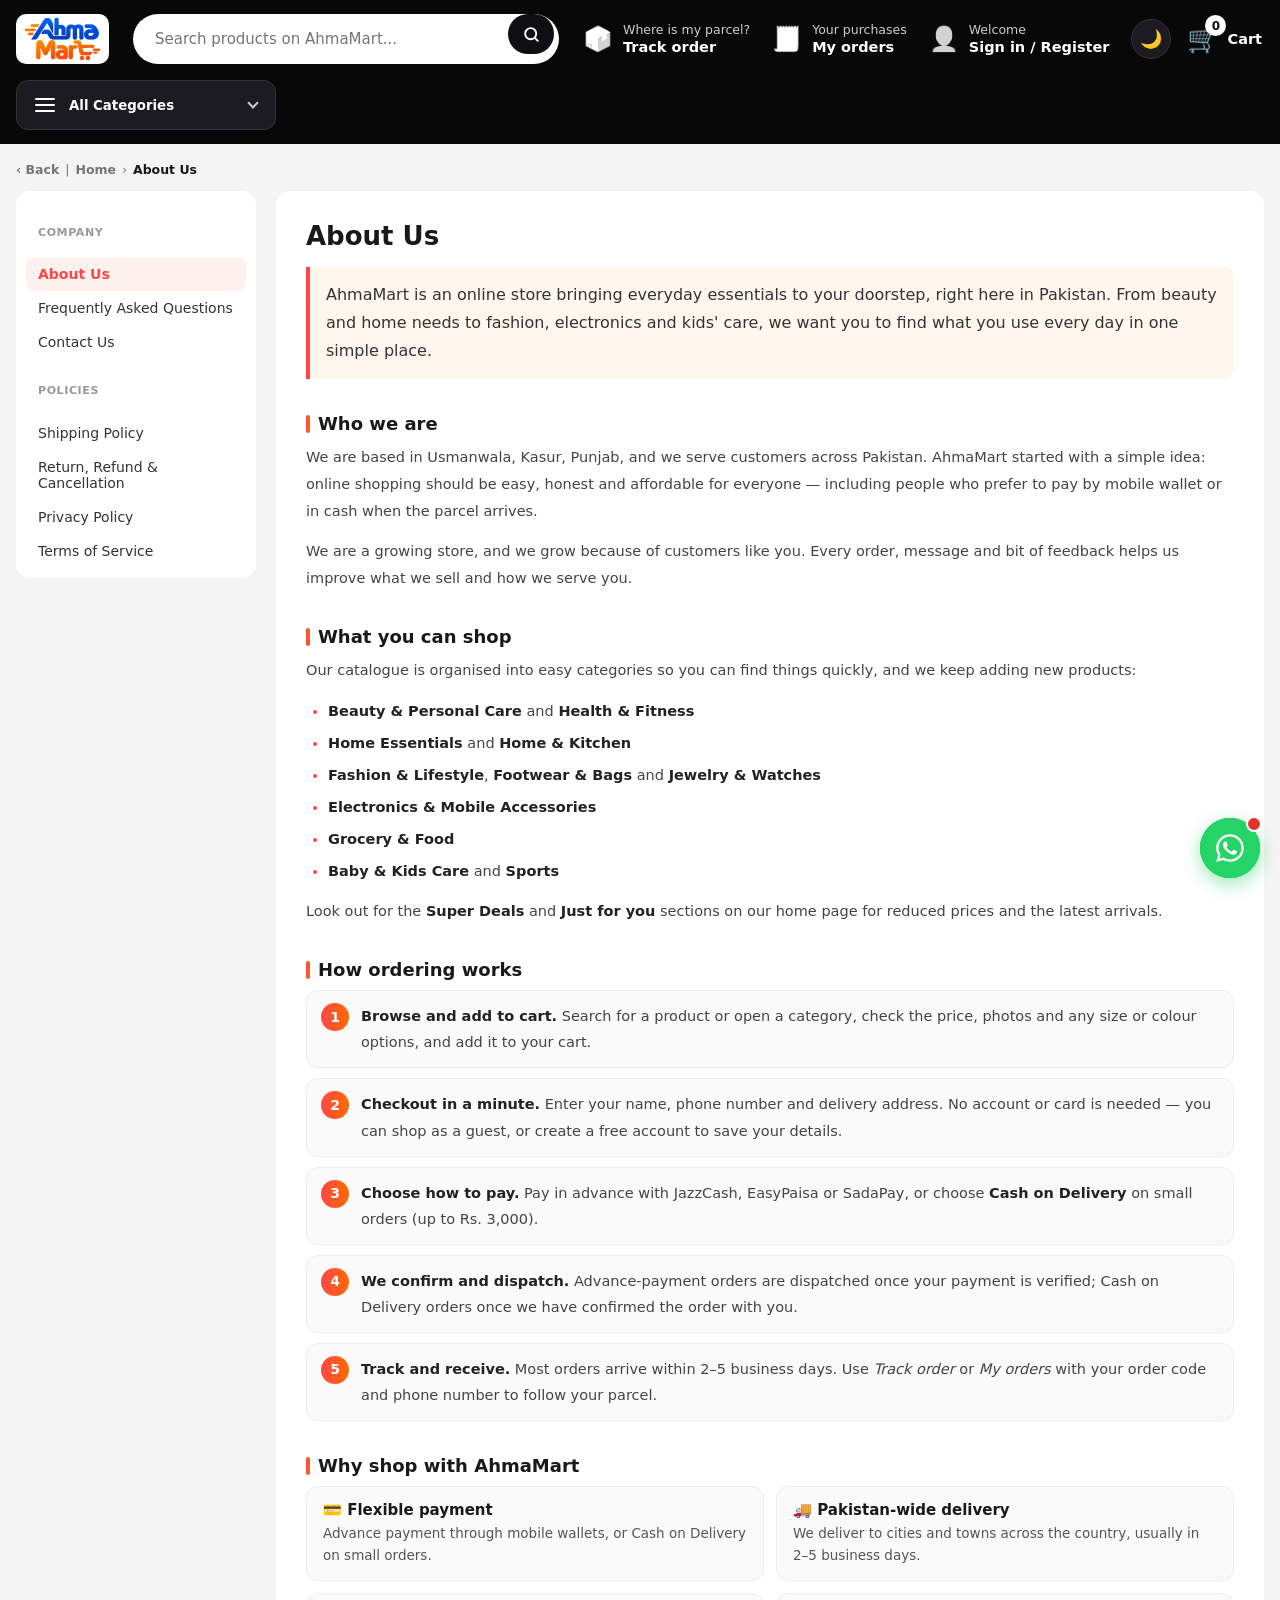
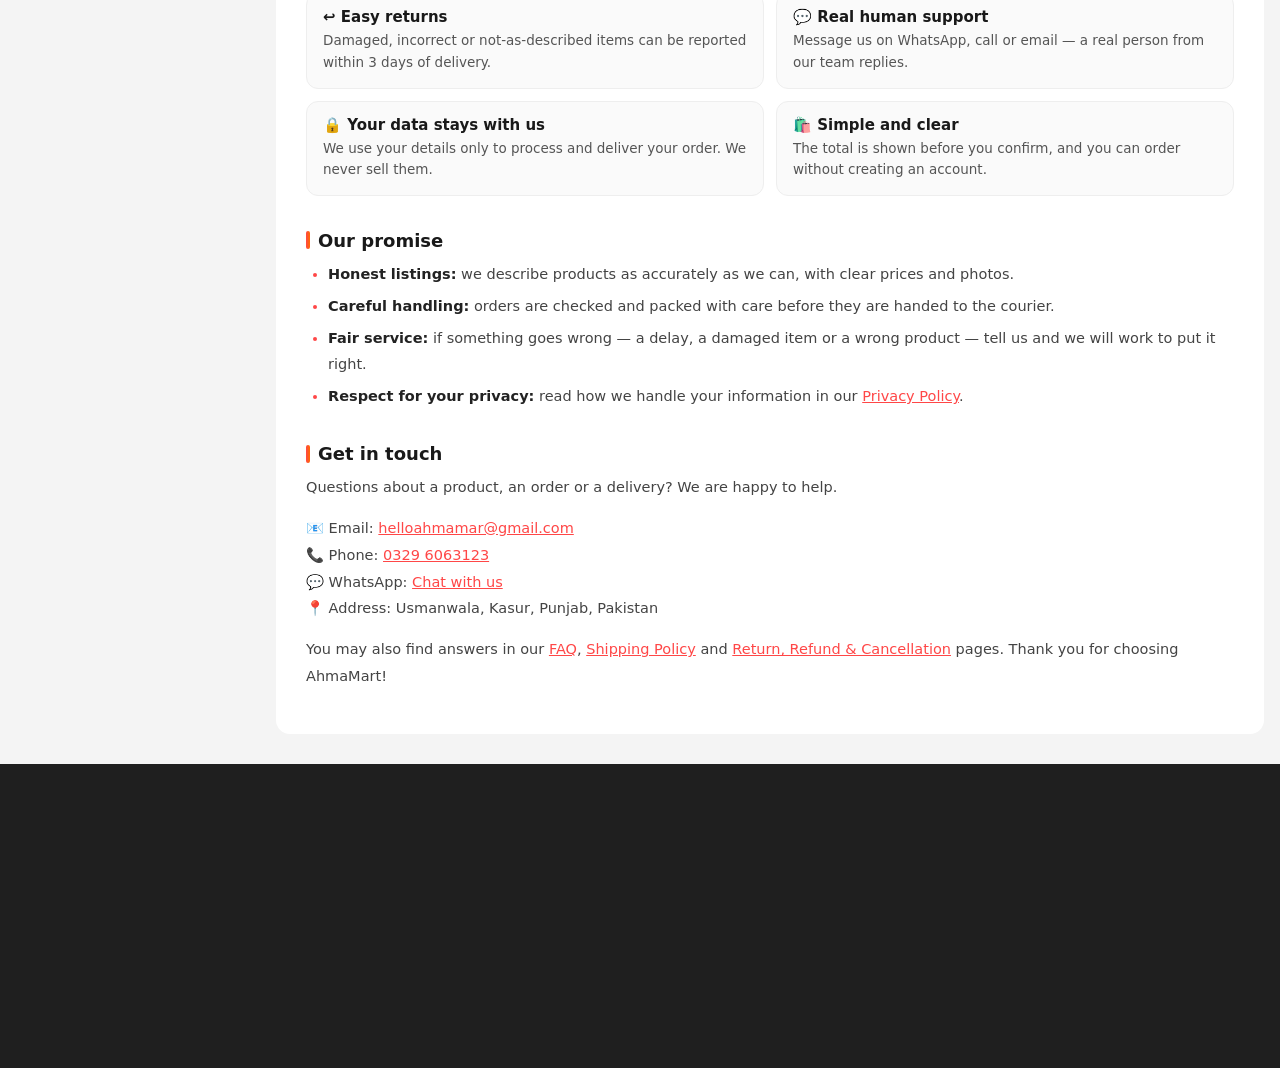
==== commit c202297c: "Add files via upload" ====
--- a/about.html
+++ b/about.html
@@ -56,7 +56,7 @@
  window.__ahmaPre=Promise.all([g('categories','id.asc'),g('products','id.asc'),g('product_images','sort_order.asc'),g('product_variants','sort_order.asc,id.asc')]).catch(function(){return null});
 }catch(e){}})();
 </script>
-<link rel="stylesheet" href="style.css?v=20261126a">
+<link rel="stylesheet" href="style.css?v=20261126b">
 <script type="application/ld+json">
 {
  "@context": "https://schema.org",
@@ -86,22 +86,29 @@
  ]
 }
 </script>
-<script src="theme.js?v=20261126a" defer></script>
+<script src="theme.js?v=20261126b" defer></script>
 </head>
 <body class="inpage" data-page="info" data-info="about">
 
-<div class="topbar"><div class="wrap"><span class="tb-msg">🚚 Delivery across Pakistan · COD on small orders</span><div class="tb-links"><button class="link" id="trackBtn" type="button">Track order</button><button class="link" id="myOrdersBtn" type="button">My orders</button><a class="link" id="accountLink" href="login.html">Login</a><button class="link" id="logoutLink" type="button" style="display:none">Log out</button></div></div></div>
-
-<header class="hdr">
-  <div class="hdr-row">
+<header class="hdr hx">
+  <div class="hx-main">
     <a class="brand" href="index.html" aria-label="AhmaMart home"><img class="brand-logo" src="logo-wordmark.webp" decoding="async" alt="AhmaMart" width="95" height="54"></a>
     <div class="search">
       <input id="searchInput" type="search" placeholder="Search products on AhmaMart..." aria-label="Search products" autocomplete="off">
       <button class="sbtn" type="button" aria-label="Search" onclick="document.getElementById('searchInput').focus()"></button>
     </div>
-    <div class="hact"><button class="iconbtn themebtn" id="themeBtn" data-theme-toggle type="button" aria-label="Switch to dark mode" aria-pressed="false"><span class="ti" aria-hidden="true">🌙</span></button><button class="iconbtn" id="cartBtn" type="button" aria-label="Open cart">🛒<span class="cartlbl">Cart</span><span class="badge" id="cartCount">0</span></button></div>
-  </div>
-  <div class="chips" id="chips"></div>
+    <div class="hx-side">
+      <button class="hx-link" id="trackBtn" type="button"><span class="hx-ic" aria-hidden="true">📦</span><span class="hx-tx"><small>Where is my parcel?</small>Track order</span></button>
+      <button class="hx-link" id="myOrdersBtn" type="button"><span class="hx-ic" aria-hidden="true">🧾</span><span class="hx-tx"><small>Your purchases</small>My orders</span></button>
+      <div class="hx-acct"><span class="hx-ic" aria-hidden="true">👤</span><span class="hx-tx"><small id="acctSmall">Welcome</small><a id="accountLink" href="login.html">Sign in / Register</a></span><button class="hx-out" id="logoutLink" type="button" style="display:none">Log out</button></div>
+      <div class="hact"><button class="iconbtn themebtn" id="themeBtn" data-theme-toggle type="button" aria-label="Switch to dark mode" aria-pressed="false"><span class="ti" aria-hidden="true">🌙</span></button><button class="iconbtn" id="cartBtn" type="button" aria-label="Open cart">🛒<span class="cartlbl">Cart</span><span class="badge" id="cartCount">0</span></button></div>
+    </div>
+  </div>
+  <div class="hx-nav">
+    <button class="hx-all" id="catMenuBtn" type="button" aria-expanded="false" aria-controls="catMenu"><span class="hx-burger" aria-hidden="true"></span><span>All Categories</span><span class="hx-car" aria-hidden="true"></span></button>
+    <div class="chips" id="chips"></div>
+    <div class="catmenu" id="catMenu" hidden></div>
+  </div>
 </header>
 
 <section class="wrap" id="pageView" style="display:block"><div class="pg"><nav class="crumbs" aria-label="Breadcrumb"><button type="button" id="ppBack">‹ Back</button><span>|</span><a href="index.html">Home</a><span>›</span><span class="cur">About Us</span></nav><div class="ip"><aside class="ip-nav"><h4>Company</h4><a href="about.html" class="on">About Us</a><a href="faq.html" class="">Frequently Asked Questions</a><a href="contact.html" class="">Contact Us</a><h4>Policies</h4><a href="shipping-policy.html" class="">Shipping Policy</a><a href="refund-policy.html" class="">Return, Refund &amp; Cancellation</a><a href="privacy-policy.html" class="">Privacy Policy</a><a href="terms.html" class="">Terms of Service</a></aside><article class="ip-body"><h1>About Us</h1>
@@ -152,7 +159,7 @@
 
     <h2>Get in touch</h2>
     <p>Questions about a product, an order or a delivery? We are happy to help.</p>
-    <p>📧 Email: <a href="mailto:helloahmamar@gmail.com" style="color:var(--gold)">helloahmamar@gmail.com</a><br>📞 Phone: <a href="tel:03296063123" style="color:var(--gold)">0329 6063123</a><br>💬 WhatsApp: <a href="https://wa.me/923296063123?text=Assalam%20o%20Alaikum%20AhmaMart%20Team%21%20%F0%9F%91%8B%0A%0AMujhe%20aap%20ke%20store%20se%20order%20ke%20baray%20mein%20maloomat%20chahiye.%20Meri%20details%20yeh%20hain%3A%0A%0A%F0%9F%91%A4%20Naam%3A%20%0A%F0%9F%93%9E%20Phone%20number%3A%20%0A%F0%9F%93%8D%20Sheher%20%2F%20City%3A%20%0A%F0%9F%9B%8D%EF%B8%8F%20Product%20ka%20naam%20ya%20link%3A%20%0A%F0%9F%94%A2%20Quantity%3A%20%0A%0AMeherbani%20karke%20yeh%20batayen%3A%0A1%29%20Kya%20product%20abhi%20stock%20mein%20hai%3F%0A2%29%20Product%20ki%20price%20aur%20delivery%20charges%0A3%29%20Mere%20sheher%20mein%20delivery%20ka%20waqt%0A4%29%20Payment%20ka%20tareeqa%20%28JazzCash%20%2F%20EasyPaisa%20%2F%20SadaPay%20%2F%20Cash%20on%20Delivery%29%0A%0AMera%20mazeed%20sawal%3A%20%0A%0AJawab%20ka%20intezar%20rahega.%20Shukriya%21%20%F0%9F%99%8F" target="_blank" rel="noopener" style="color:var(--gold)">Chat with us</a><br>📍 Address: Usmanwala, Kasur, Punjab, Pakistan</p>
+    <p>📧 Email: <a href="mailto:helloahmamar@gmail.com" style="color:var(--gold)">helloahmamar@gmail.com</a><br>📞 Phone: <a href="tel:03296063123" style="color:var(--gold)">0329 6063123</a><br>💬 WhatsApp: <a href="https://wa.me/923296063123?text=Hello%20AhmaMart%20Team%21%20%F0%9F%91%8B%0A%0AI%20have%20a%20question%20about%20ordering%20from%20your%20store.%20Here%20are%20my%20details%3A%0A%0A%F0%9F%91%A4%20Name%3A%20%0A%F0%9F%93%9E%20Phone%20number%3A%20%0A%F0%9F%93%8D%20City%3A%20%0A%F0%9F%9B%8D%EF%B8%8F%20Product%20name%20or%20link%3A%20%0A%F0%9F%94%A2%20Quantity%3A%20%0A%0APlease%20let%20me%20know%3A%0A1%29%20Is%20the%20product%20in%20stock%3F%0A2%29%20The%20price%20and%20delivery%20charges%0A3%29%20The%20delivery%20time%20to%20my%20city%0A4%29%20Payment%20options%20%28JazzCash%20%2F%20EasyPaisa%20%2F%20SadaPay%20%2F%20Cash%20on%20Delivery%29%0A%0AMy%20other%20question%3A%20%0A%0AI%20look%20forward%20to%20your%20reply.%20Thank%20you%21%20%F0%9F%99%8F" target="_blank" rel="noopener" style="color:var(--gold)">Chat with us</a><br>📍 Address: Usmanwala, Kasur, Punjab, Pakistan</p>
     <p>You may also find answers in our <a href="faq.html">FAQ</a>, <a href="shipping-policy.html">Shipping Policy</a> and <a href="refund-policy.html">Return, Refund &amp; Cancellation</a> pages. Thank you for choosing AhmaMart!</p>
 </article></div></div></section>
 <main class="wrap hero-wrap home-only" id="top">
@@ -328,7 +335,7 @@
     <button class="mclose" id="confirmClose">&times;</button>
     <div style="text-align:center;margin-bottom:14px">
       <div style="font-size:2.4rem;animation:bounceIn .6s ease both">🎉</div>
-      <h3 style="color:var(--pine);margin-top:6px">Order Place Ho Gaya!</h3>
+      <h3 style="color:var(--pine);margin-top:6px">Order Placed!</h3>
     </div>
     <!-- Receipt card -->
     <div id="receiptCard" style="border:1.5px dashed var(--gold);border-radius:12px;padding:16px;background:rgba(0,0,0,0.03);margin-bottom:14px">
@@ -351,8 +358,8 @@
       <div id="receiptStatus" style="margin-top:10px;background:var(--pine);color:#fff;border-radius:8px;padding:8px 12px;font-size:.8rem;font-weight:700;text-align:center">✅ Payment submitted — we will verify it and dispatch your order</div>
     </div>
     <div id="payInstr" class="payinstr"></div>
-    <a class="btn" id="sendOrderWa" target="_blank" rel="noopener" style="display:block;text-align:center;text-decoration:none;background:#25D366;margin-bottom:8px">💬 Receipt + payment screenshot WhatsApp par bhejein</a>
-    <p style="color:var(--ink-soft);font-size:.8rem;text-align:center;margin-bottom:12px">Yeh code apne paas rakhein — order track karne ke liye zaroori hai</p>
+    <a class="btn" id="sendOrderWa" target="_blank" rel="noopener" style="display:block;text-align:center;text-decoration:none;background:#25D366;margin-bottom:8px">💬 Send receipt + payment screenshot on WhatsApp</a>
+    <p style="color:var(--ink-soft);font-size:.8rem;text-align:center;margin-bottom:12px">Keep this code safe — you need it to track your order</p>
     <div style="display:flex;gap:8px">
       <button class="btn" id="confirmDone" style="flex:1;background:var(--pine)">Done</button>
       <button class="btn" id="downloadReceiptBtn" style="flex:1;background:var(--gold)">⬇ Receipt Photo Download</button>
@@ -379,7 +386,7 @@
   <div class="modal" style="max-width:520px">
     <button class="mclose" id="myOrdersClose">&times;</button>
     <h3 style="margin-bottom:6px">My orders</h3>
-    <p style="color:var(--ink-soft);font-size:.85rem;margin-bottom:14px">Apna phone number daalein — jis number se order kiya tha uske saare orders yahan dikhenge.</p>
+    <p style="color:var(--ink-soft);font-size:.85rem;margin-bottom:14px">Enter your phone number — all orders placed with that number will appear here.</p>
     <div id="myOrdersMsg"></div>
     <form id="myOrdersForm" style="display:flex;gap:8px;margin-bottom:14px">
       <input required name="phone" id="myOrdersPhone" placeholder="03XXXXXXXXX" style="flex:1;padding:9px 11px;border:1px solid var(--line);border-radius:8px;background:var(--bg);color:var(--ink)">
@@ -492,10 +499,10 @@
         <div class="field" style="flex:1"><label>Price (Rs.)</label><input name="price" type="number" step="0.01" required></div>
         <div class="field" style="flex:1"><label>Compare-at price</label><input name="compare_at_price" type="number" step="0.01"></div>
       </div>
-      <div class="field"><label>Stock</label><input name="stock" type="number" min="0" required><small id="stockNote" style="display:none;color:var(--ink-soft);font-size:.75rem">Stock = neeche diye variants ka total.</small></div>
+      <div class="field"><label>Stock</label><input name="stock" type="number" min="0" required><small id="stockNote" style="display:none;color:var(--ink-soft);font-size:.75rem">Stock = total of the variants below.</small></div>
       <div class="field var-admin" id="varSection">
         <label>Variants — Size / Colour (optional)</label>
-        <p class="var-help">Option ka naam aur uski values comma se likhein (jaise Size: S, M, L). Phir <b>Generate variants</b> dabayen aur har variant ka stock bharein. Jis product ke variants nahi, uska stock upar wali field se chalta hai.</p>
+        <p class="var-help">Write the option name and its values separated by commas (e.g. Size: S, M, L). Then press <b>Generate variants</b> and enter the stock for each variant. A product without variants uses the Stock field above.</p>
         <div class="var-optrow"><input id="varName1" placeholder="Option 1 (Size)"><input id="varVals1" placeholder="S, M, L, XL"></div>
         <div class="var-optrow"><input id="varName2" placeholder="Option 2 (Colour)"><input id="varVals2" placeholder="Red, Blue, Black"></div>
         <div class="var-optrow"><input id="varName3" placeholder="Option 3"><input id="varVals3" placeholder="values"></div>
@@ -508,7 +515,7 @@
         <label>Product Image</label>
         <div class="img-tabs">
           <button type="button" class="img-tab on" id="imgTabUpload" onclick="switchImgTab('upload')">📁 Upload</button>
-          <button type="button" class="img-tab" id="imgTabUrl" onclick="switchImgTab('url')">🔗 URL se</button>
+          <button type="button" class="img-tab" id="imgTabUrl" onclick="switchImgTab('url')">🔗 From URL</button>
         </div>
 
         <!-- Upload panel -->
@@ -520,7 +527,7 @@
           <div class="img-upload-area" id="imgUploadArea">
             <input type="file" id="imgFileInput" accept="image/*">
             <div class="img-upload-icon">🖼️</div>
-            <p class="img-upload-hint">Click ya drag & drop karein<br><span style="font-size:.75rem;color:var(--gold)">JPG, PNG, WEBP — auto resize ho jayegi</span></p>
+            <p class="img-upload-hint">Click or drag & drop<br><span style="font-size:.75rem;color:var(--gold)">JPG, PNG, WEBP — resized automatically</span></p>
           </div>
         </div>
 
@@ -541,7 +548,7 @@
         <label>More photos (optional)</label>
         <div id="extraThumbs" style="display:flex;flex-wrap:wrap;gap:8px;margin-bottom:8px"></div>
         <input type="file" id="extraFileInput" accept="image/*" multiple style="font-size:.85rem">
-        <p style="font-size:.75rem;color:var(--ink-soft);margin-top:4px">Jitni chahen utni photos add karein — ye cover photo ke ilawa dikhengi.</p>
+        <p style="font-size:.75rem;color:var(--ink-soft);margin-top:4px">Add as many photos as you like — they are shown in addition to the cover photo.</p>
       </div>
 
       <button class="btn" type="submit">Save product</button>
@@ -575,12 +582,12 @@
 </div>
 
 <script defer src="https://cdn.jsdelivr.net/npm/@supabase/supabase-js@2"></script>
-<script defer src="app.js?v=20261126a"></script>
-<script defer src="reviews.js?v=20261126a"></script>
-<script defer src="a11y.js?v=20261126a"></script>
+<script defer src="app.js?v=20261126b"></script>
+<script defer src="reviews.js?v=20261126b"></script>
+<script defer src="a11y.js?v=20261126b"></script>
 
 <!-- WhatsApp Button -->
-<a class="wa-float" id="waFloat" href="https://wa.me/923296063123?text=Assalam%20o%20Alaikum%20AhmaMart%20Team%21%20%F0%9F%91%8B%0A%0AMujhe%20aap%20ke%20store%20se%20order%20ke%20baray%20mein%20maloomat%20chahiye.%20Meri%20details%20yeh%20hain%3A%0A%0A%F0%9F%91%A4%20Naam%3A%20%0A%F0%9F%93%9E%20Phone%20number%3A%20%0A%F0%9F%93%8D%20Sheher%20%2F%20City%3A%20%0A%F0%9F%9B%8D%EF%B8%8F%20Product%20ka%20naam%20ya%20link%3A%20%0A%F0%9F%94%A2%20Quantity%3A%20%0A%0AMeherbani%20karke%20yeh%20batayen%3A%0A1%29%20Kya%20product%20abhi%20stock%20mein%20hai%3F%0A2%29%20Product%20ki%20price%20aur%20delivery%20charges%0A3%29%20Mere%20sheher%20mein%20delivery%20ka%20waqt%0A4%29%20Payment%20ka%20tareeqa%20%28JazzCash%20%2F%20EasyPaisa%20%2F%20SadaPay%20%2F%20Cash%20on%20Delivery%29%0A%0AMera%20mazeed%20sawal%3A%20%0A%0AJawab%20ka%20intezar%20rahega.%20Shukriya%21%20%F0%9F%99%8F" target="_blank" rel="noopener" aria-label="WhatsApp par chat karein">
+<a class="wa-float" id="waFloat" href="https://wa.me/923296063123?text=Hello%20AhmaMart%20Team%21%20%F0%9F%91%8B%0A%0AI%20have%20a%20question%20about%20ordering%20from%20your%20store.%20Here%20are%20my%20details%3A%0A%0A%F0%9F%91%A4%20Name%3A%20%0A%F0%9F%93%9E%20Phone%20number%3A%20%0A%F0%9F%93%8D%20City%3A%20%0A%F0%9F%9B%8D%EF%B8%8F%20Product%20name%20or%20link%3A%20%0A%F0%9F%94%A2%20Quantity%3A%20%0A%0APlease%20let%20me%20know%3A%0A1%29%20Is%20the%20product%20in%20stock%3F%0A2%29%20The%20price%20and%20delivery%20charges%0A3%29%20The%20delivery%20time%20to%20my%20city%0A4%29%20Payment%20options%20%28JazzCash%20%2F%20EasyPaisa%20%2F%20SadaPay%20%2F%20Cash%20on%20Delivery%29%0A%0AMy%20other%20question%3A%20%0A%0AI%20look%20forward%20to%20your%20reply.%20Thank%20you%21%20%F0%9F%99%8F" target="_blank" rel="noopener" aria-label="Chat with us on WhatsApp">
   <span class="wa-label">Chat with us 💬</span>
   <span class="wa-btn">
     <svg viewBox="0 0 32 32" aria-hidden="true"><path d="M16.02 3C8.84 3 3 8.83 3 16c0 2.3.6 4.55 1.75 6.53L3 29l6.65-1.74A13 13 0 0 0 16.02 29C23.2 29 29 23.17 29 16S23.2 3 16.02 3zm0 23.8c-1.98 0-3.9-.53-5.58-1.53l-.4-.24-3.95 1.03 1.05-3.85-.26-.4A10.77 10.77 0 0 1 5.2 16c0-5.96 4.86-10.8 10.82-10.8 5.97 0 10.8 4.84 10.8 10.8s-4.83 10.8-10.8 10.8zm5.93-8.08c-.32-.16-1.92-.95-2.22-1.06-.3-.1-.52-.16-.73.16-.22.33-.84 1.06-1.03 1.28-.19.22-.38.24-.7.08-.33-.16-1.38-.51-2.62-1.62-.97-.86-1.62-1.93-1.8-2.25-.2-.33-.02-.5.14-.66.15-.14.33-.38.5-.57.16-.19.22-.33.33-.55.1-.22.05-.4-.03-.57-.08-.16-.73-1.77-1-2.42-.27-.63-.54-.55-.73-.56h-.62c-.22 0-.57.08-.87.4-.3.33-1.14 1.12-1.14 2.72 0 1.6 1.17 3.15 1.33 3.37.16.22 2.3 3.5 5.56 4.92.78.34 1.38.54 1.85.69.78.25 1.5.21 2.06.13.63-.1 1.92-.79 2.19-1.55.27-.76.27-1.4.19-1.55-.08-.14-.3-.22-.62-.38z"/></svg>
--- a/style.css
+++ b/style.css
@@ -127,3 +127,9 @@
 .pa-tbl th:nth-child(2),.pa-tbl td.pa-img{width:50px;min-width:50px}.pa-img img,.pa-noimg{min-width:36px}@media(max-width:560px){.pa-tbl th:nth-child(2),.pa-tbl td.pa-img{display:none}.amain .pa-tbl{table-layout:fixed}.pa-tbl th.pa-no,.pa-tbl td.pa-no{width:30px}.pa-tbl th:nth-child(4),.pa-tbl td:nth-child(4){width:76px}.pa-tbl th:nth-child(5),.pa-tbl td:nth-child(5){width:68px}.pa-tbl th:nth-child(6),.pa-tbl td:nth-child(6){width:78px}.pa-pr{white-space:normal}}
 @media(max-width:560px){.pa-st{white-space:normal;line-height:1.25}.pa-tbl th:nth-child(5),.pa-tbl td:nth-child(5){width:74px}.pa-tbl th:nth-child(6),.pa-tbl td:nth-child(6){width:72px}}
 :root[data-theme=dark] .pa-tbl th{background:#1c1c20}
+.hdr.hx{background:#0f0f13;color:#fff;border:0;box-shadow:none;position:sticky;top:0;z-index:40}.hx-main{max-width:1360px;margin:0 auto;padding:14px 16px 10px;display:flex;align-items:center;gap:24px}.hx .brand{flex:none}.hx .brand-logo{height:44px;box-sizing:content-box;background:#fff;border-radius:10px;padding:3px 8px}.hx .search{flex:1;min-width:0;height:50px;border:0;border-radius:999px;background:#fff;padding:0 5px 0 22px;display:flex;align-items:center;overflow:visible}.hx .search input{font-size:15px;padding:0;height:100%;color:#191919}.hx .sbtn{flex:none;width:46px;height:40px;margin:0;border-radius:999px;background:#0f0f13;box-shadow:none}.hx .sbtn:before{content:"";width:19px;height:19px;filter:none;background:url("data:image/svg+xml,%3Csvg xmlns='http://www.w3.org/2000/svg' viewBox='0 0 24 24' fill='none' stroke='%23fff' stroke-width='2.4' stroke-linecap='round'%3E%3Ccircle cx='11' cy='11' r='7'/%3E%3Cpath d='m20 20-3.5-3.5'/%3E%3C/svg%3E") center/contain no-repeat}.hx-side{display:flex;align-items:center;gap:22px;flex:none}.hx-link{display:flex;align-items:center;gap:10px;background:none;border:0;color:#fff;cursor:pointer;padding:0;font-family:inherit;text-align:left}.hx-ic{font-size:24px;line-height:1;filter:grayscale(1) brightness(2)}.hx-tx{display:flex;flex-direction:column;line-height:1.25;font-size:14.5px;font-weight:700;white-space:nowrap}.hx-tx small{font-size:12.5px;font-weight:400;opacity:.8}.hx-link:hover .hx-tx,.hx-acct a:hover{opacity:.85}.hx-acct{display:flex;align-items:center;gap:10px;color:#fff}.hx-acct a{color:#fff;text-decoration:none;font-weight:700}.hx-out{background:none;border:0;color:#b9b9c2;font-size:12px;text-decoration:underline;cursor:pointer;padding:0 0 0 4px}.hx .hact{display:flex;align-items:center;gap:14px}.hx .iconbtn{background:none;border:0;color:#fff;height:auto;padding:0 2px;font-size:26px;gap:8px;box-shadow:none}.hx .iconbtn:hover{transform:none;box-shadow:none;opacity:.9}.hx .cartlbl{font-size:14.5px;font-weight:700}.hx .badge{background:#fff;color:#0f0f13;top:-9px;left:20px;right:auto;min-width:21px;height:21px;font-size:12px;font-weight:800;animation:none}.hx .themebtn{width:40px;height:40px;padding:0;border:1px solid #33333b;border-radius:50%;background:#1b1b21;font-size:18px}.hx-nav{max-width:1360px;margin:0 auto;padding:6px 16px 14px;display:flex;align-items:center;gap:22px;position:relative}.hx-all{display:flex;align-items:center;gap:14px;flex:none;height:50px;min-width:260px;padding:0 18px;border:1px solid #33333b;border-radius:12px;background:#1b1b21;color:#fff;font:700 15px/1 inherit;font-family:inherit;cursor:pointer}.hx-all:hover,.hx-all.open{background:#24242b}.hx-burger{width:20px;height:2px;border-radius:2px;background:#fff;position:relative;box-shadow:0 -6px #fff,0 6px #fff}.hx-car{margin-left:auto;width:8px;height:8px;border-right:2px solid #c7c7cf;border-bottom:2px solid #c7c7cf;transform:translateY(-2px) rotate(45deg);transition:transform .2s}.hx-all.open .hx-car{transform:translateY(2px) rotate(-135deg)}.hx-nav .chips{flex:1;min-width:0;max-width:none;margin:0;padding:0;gap:4px;animation:none;overflow-x:auto}.hx-nav .chip{background:none;color:#fff;border:0;border-radius:0;padding:12px 14px;font-size:16px;font-weight:500;white-space:nowrap;box-shadow:none;transition:color .15s}.hx-nav .chip:hover{color:#ff7a70;transform:none;box-shadow:none}.hx-nav .chip.on{background:none;color:#ff5a4f;font-weight:700;box-shadow:inset 0 -3px #ff5a4f}.catmenu{position:absolute;left:16px;top:calc(100% - 6px);width:min(1100px,calc(100% - 32px));max-height:72vh;overflow:auto;background:#fff;color:#191919;border-radius:16px;box-shadow:0 24px 60px #0000006b;padding:22px;z-index:60}.catmenu[hidden]{display:none}.cm-grid{display:grid;grid-template-columns:repeat(auto-fill,minmax(210px,1fr));gap:20px 24px}.cm-root{display:flex;align-items:center;gap:10px;font-weight:700;font-size:15px;color:#191919;text-decoration:none;margin-bottom:6px}.cm-ico{flex:none;width:40px;height:40px;border-radius:50%;background:#f4f4f4;display:flex;align-items:center;justify-content:center;overflow:hidden;font-size:20px}.cm-ico img{width:100%;height:100%;object-fit:cover}.cm-sub{display:block;padding:5px 0 5px 50px;font-size:13.5px;color:#555;text-decoration:none}.cm-sub:hover,.cm-root:hover{color:var(--ae)}.cm-more{font-weight:700;color:var(--ae)}.cm-empty{margin:0;color:#777}.cm-foot{display:flex;flex-wrap:wrap;gap:10px;margin-top:18px;padding-top:16px;border-top:1px solid #eee}.cm-foot button,.cm-foot a{background:#f4f4f4;border:0;border-radius:999px;padding:9px 16px;font:600 13.5px inherit;font-family:inherit;color:#191919;text-decoration:none;cursor:pointer}.cm-foot button:hover,.cm-foot a:hover{background:#ffe9e6;color:var(--ae)}.cat-blocks .wrap{padding:0}.cc-card{background:#fff;border-radius:20px;padding:22px 26px 14px;margin:0 0 18px;box-shadow:0 1px 3px #0000000f}.cb-head{display:flex;align-items:center;justify-content:space-between;gap:12px;margin-bottom:16px}.cb-head .cb-title{margin:0;font-size:20px}.cc-arrows{display:flex;gap:10px}.cc-arrows[hidden]{display:none}.cc-arrows button{width:38px;height:38px;border-radius:50%;border:1.5px solid #191919;background:#fff;color:#191919;font-size:20px;line-height:1;cursor:pointer;display:flex;align-items:center;justify-content:center;padding:0 0 3px}.cc-arrows button:disabled{border-color:#e3e3e3;color:#b5b5b5;cursor:default}.cc-row{display:flex;gap:22px;overflow-x:auto;scroll-snap-type:x proximity;padding:4px 2px 12px}.cc-row .cb-tile{flex:0 0 118px;scroll-snap-align:start;text-decoration:none;gap:10px;padding:0}.cc-row .cb-ico{width:106px;height:106px;font-size:44px;border:1px solid #eee;box-shadow:0 2px 8px #0000000f}.cc-row .cb-name{font-size:14px;font-weight:600;line-height:1.3;max-width:116px}.cc-row .cb-tile.on .cb-ico{box-shadow:0 0 0 3px var(--ae)}.cc-row .cb-tile.on .cb-name{color:var(--ae);font-weight:700}.cat-hero{display:grid;grid-template-columns:minmax(0,1.05fr) minmax(0,.95fr);background:#fff;border-radius:22px;overflow:hidden;box-shadow:0 1px 3px #0000000f;min-height:300px;margin:0 0 18px}.ch-text{padding:44px 48px;display:flex;flex-direction:column;align-items:flex-start;justify-content:center;gap:14px;position:relative;z-index:1}.ch-pill{display:inline-flex;align-items:center;gap:8px;background:#fff0ee;color:#e53935;font-size:12px;font-weight:800;letter-spacing:.09em;text-transform:uppercase;padding:8px 14px;border-radius:999px}.ch-pill:before{content:"";width:6px;height:6px;border-radius:50%;background:currentColor}.ch-text h1{margin:0;font-size:clamp(2rem,4.4vw,3.3rem);line-height:1.08;font-weight:800;color:#12121a;letter-spacing:-.02em}.ch-text p{margin:0;max-width:46ch;color:#555;font-size:1.05rem;line-height:1.6}.ch-cta{display:inline-flex;align-items:center;gap:8px;margin-top:6px;background:var(--grad);color:#fff;font-weight:700;padding:15px 28px;border-radius:12px;text-decoration:none;box-shadow:0 8px 20px #ff47474d;transition:transform .15s}.ch-cta:hover{transform:translateY(-2px)}.ch-ticks{display:flex;flex-wrap:wrap;gap:8px 22px;list-style:none;margin:8px 0 0;padding:0;font-size:.9rem;color:#444}.ch-ticks li:before{content:"\2713";color:#16a34a;font-weight:800;margin-right:7px}.ch-art{position:relative;background-size:cover;background-position:center;min-height:220px}.ch-art:before{content:"";position:absolute;inset:0;background:linear-gradient(90deg,#fff 0,#fff0 42%)}.ch-emoji{display:flex;align-items:center;justify-content:center;background:radial-gradient(circle at 62% 42%,#fff4f1,#ffe0d9 62%,#fff)}.ch-emoji:before{display:none}.ch-emoji span{font-size:clamp(90px,13vw,170px);line-height:1;filter:drop-shadow(0 14px 18px #0000002e)}@media(max-width:900px){.hx-main{flex-wrap:wrap;gap:10px 12px;padding:10px 12px 6px}.hx .brand{order:1}.hx-side{order:2;margin-left:auto;gap:12px}.hx .search{order:3;flex:1 1 100%;height:44px;padding-left:16px}.hx .brand-logo{height:34px}.hx-link,.hx-acct,.hx .cartlbl{display:none}.hx-nav{padding:4px 12px 10px;gap:8px}.hx-all{min-width:0;height:40px;padding:0 12px;gap:10px;font-size:14px}.hx-nav .chip{font-size:14.5px;padding:10px}.catmenu{left:12px;width:calc(100% - 24px);max-height:62vh;padding:16px}.cm-grid{grid-template-columns:repeat(2,minmax(0,1fr));gap:16px 14px}.cm-sub{padding-left:0}.cat-hero{grid-template-columns:1fr;min-height:0}.ch-art{order:-1;min-height:150px}.ch-art:before{background:linear-gradient(0deg,#fff 0,#fff0 55%)}.ch-text{padding:20px 20px 26px;gap:12px}.cc-card{padding:16px 14px 8px;border-radius:16px}.cc-row{gap:14px}.cc-row .cb-tile{flex-basis:88px}.cc-row .cb-ico{width:80px;height:80px;font-size:34px}.cc-row .cb-name{font-size:12.5px;max-width:88px}}:root[data-theme=dark] .hdr.hx{background:#0b0b0e}:root[data-theme=dark] .hx .search{background:#1d1d22}:root[data-theme=dark] .hx .search input{color:#f1f1f3}:root[data-theme=dark] .hx .sbtn{background:#ff4f45}:root[data-theme=dark] .hx-all,:root[data-theme=dark] .hx .themebtn{background:#17171c}:root[data-theme=dark] .catmenu,:root[data-theme=dark] .cc-card,:root[data-theme=dark] .cat-hero{background:#17171b}:root[data-theme=dark] .catmenu,:root[data-theme=dark] .cm-root,:root[data-theme=dark] .ch-text h1{color:#f1f1f3}:root[data-theme=dark] .cm-sub,:root[data-theme=dark] .ch-text p,:root[data-theme=dark] .ch-ticks{color:#b9b9c2}:root[data-theme=dark] .cm-ico,:root[data-theme=dark] .cm-foot button,:root[data-theme=dark] .cm-foot a{background:#24242a;color:#f1f1f3}:root[data-theme=dark] .cm-foot{border-color:#2a2a31}:root[data-theme=dark] .ch-pill{background:#3a1f1d;color:#ff7a70}:root[data-theme=dark] .ch-art:before{background:linear-gradient(90deg,#17171b 0,#17171b00 42%)}:root[data-theme=dark] .ch-emoji{background:radial-gradient(circle at 62% 42%,#2b1d1b,#1f1716 62%,#17171b)}:root[data-theme=dark] .cc-arrows button{background:#17171b;border-color:#f1f1f3;color:#f1f1f3}:root[data-theme=dark] .cc-arrows button:disabled{border-color:#33333b;color:#5c5c66}:root[data-theme=dark] .cc-row .cb-ico{background:#1f1f25;border-color:#2c2c33}@media(max-width:900px){:root[data-theme=dark] .ch-art:before{background:linear-gradient(0deg,#17171b 0,#17171b00 55%)}}
+
+.hdr.hx{background:#080808}.hx-nav .chip,.hx-hot{font-size:17px}.hx-hot{flex:none;display:inline-flex;align-items:center;gap:6px;padding:12px 14px;color:#ff4f45;font-weight:700;text-decoration:none;white-space:nowrap}.hx-hot:hover{color:#ff7a70}.hx-all{font-weight:700}.slider{border-radius:22px;box-shadow:0 1px 3px #0000000f;background:#fff}.slide{color:#14142b}.slide.s1{background:linear-gradient(100deg,#fff 0 42%,#ffe4dc)}.slide.s2{background:linear-gradient(100deg,#fff 0 42%,#dcf5e8)}.slide.s3{background:linear-gradient(100deg,#fff 0 42%,#ebe4ff)}.slide:before{background:radial-gradient(circle,#ff4f4524,#fff0 68%)}.slide:after{background:radial-gradient(circle,#ffb34733,#fff0 68%)}.slide .pill{background:#ffeceb;color:#e0352b;letter-spacing:.06em;padding:7px 14px;font-size:12px}.slide .pill:before{content:"";display:inline-block;width:6px;height:6px;border-radius:50%;background:#e0352b;margin-right:8px;vertical-align:middle}.slide h2{color:#14142b;font-size:clamp(28px,3.9vw,54px);max-width:13ch}.slide p{color:#4b4b5c;opacity:1}.slide .go{background:linear-gradient(135deg,#ff4f45,#ff6a1a);color:#fff;box-shadow:0 8px 20px #ff4f4540;padding:14px 30px;font-size:16px}.slide:hover .go{box-shadow:0 10px 26px #ff4f4559}.slide .ticks{position:relative;z-index:2;display:flex;flex-wrap:wrap;gap:8px 20px;margin-top:20px;font-size:13.5px;color:#4b4b5c}.slide .ticks i{font-style:normal}.slide .ticks i:before{content:"\2713";color:#0a8a43;font-weight:800;margin-right:7px}.dot{background:#14142b33}.dot.on{background:#ff4f45}:root[data-theme=dark] .slider{background:#17171b}:root[data-theme=dark] .slide{color:#f1f1f3}:root[data-theme=dark] .slide.s1{background:linear-gradient(100deg,#17171b 0 42%,#3a1f1f)}:root[data-theme=dark] .slide.s2{background:linear-gradient(100deg,#17171b 0 42%,#16322a)}:root[data-theme=dark] .slide.s3{background:linear-gradient(100deg,#17171b 0 42%,#2b2350)}:root[data-theme=dark] .slide h2{color:#fff}:root[data-theme=dark] .slide p,:root[data-theme=dark] .slide .ticks{color:#b9b9c4}:root[data-theme=dark] .slide .pill{background:#3a1f1f;color:#ff8b82}:root[data-theme=dark] .slide .pill:before{background:#ff8b82}:root[data-theme=dark] .dot{background:#ffffff40}:root[data-theme=dark] .dot.on{background:#ff4f45}@media(max-width:640px){.slider{border-radius:16px}.slide .ticks{display:none}.slide .go{padding:9px 20px;font-size:13px}.slide h2{font-size:clamp(22px,6.4vw,30px)}.hx-nav .chip,.hx-hot{font-size:14.5px;padding:10px}}
+:root[data-theme=dark] .hx-nav .chip,:root[data-theme=dark] .hx-nav .chip.on{background:none;color:#fff}:root[data-theme=dark] .hx-nav .chip.on{color:#ff5a4f}:root[data-theme=dark] .hx-nav .chip:hover{color:#ff7a70}
+
+.cname-a{color:inherit;text-decoration:none}.cname-a:hover{text-decoration:underline}.seo-copy{margin-top:28px;margin-bottom:8px;color:var(--ink-soft);font-size:.92rem;line-height:1.75}.seo-copy h2{font-size:1.25rem;color:var(--ink);margin:0 0 10px}.seo-copy h3{font-size:1rem;color:var(--ink);margin:16px 0 4px}.seo-copy p{margin:0 0 8px;max-width:78ch}.seo-copy a{color:var(--ae,#e0352b);text-decoration:underline;text-underline-offset:2px}.seo-copy #seoCats p{margin-top:14px}
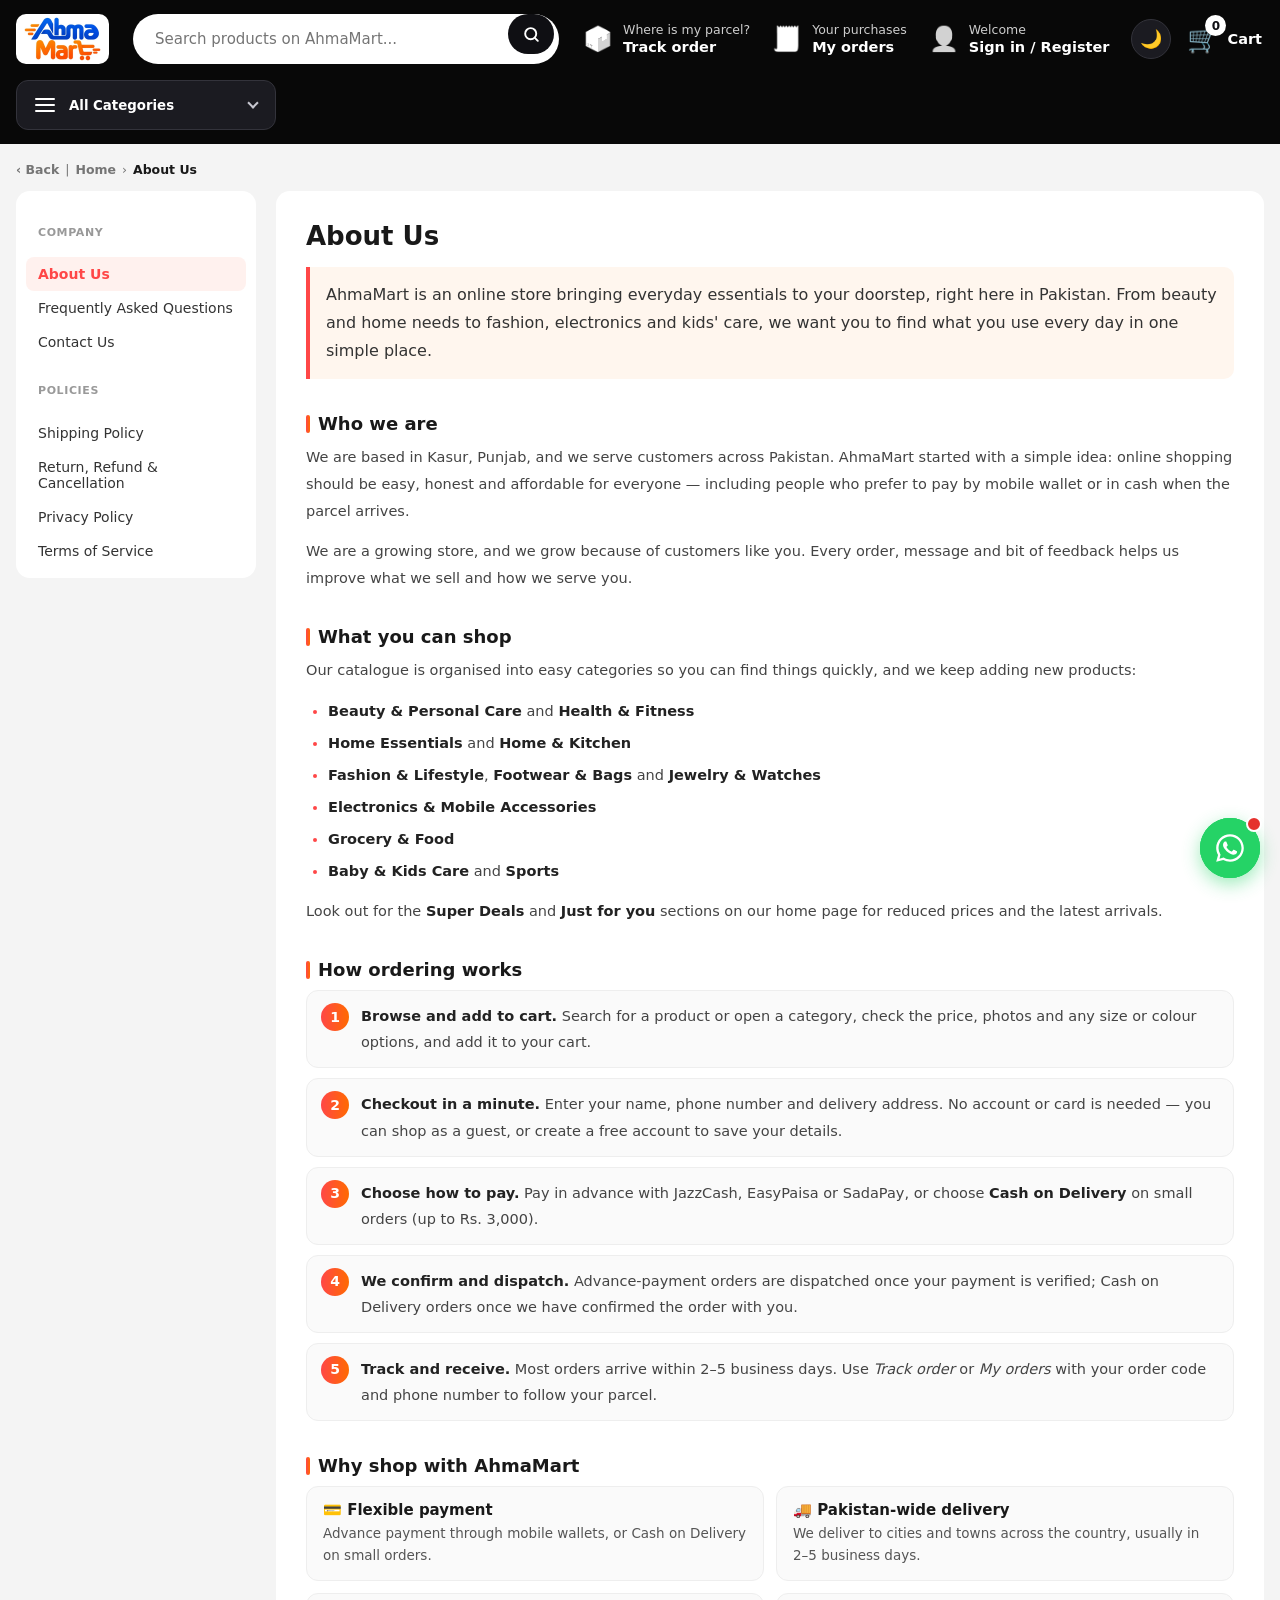
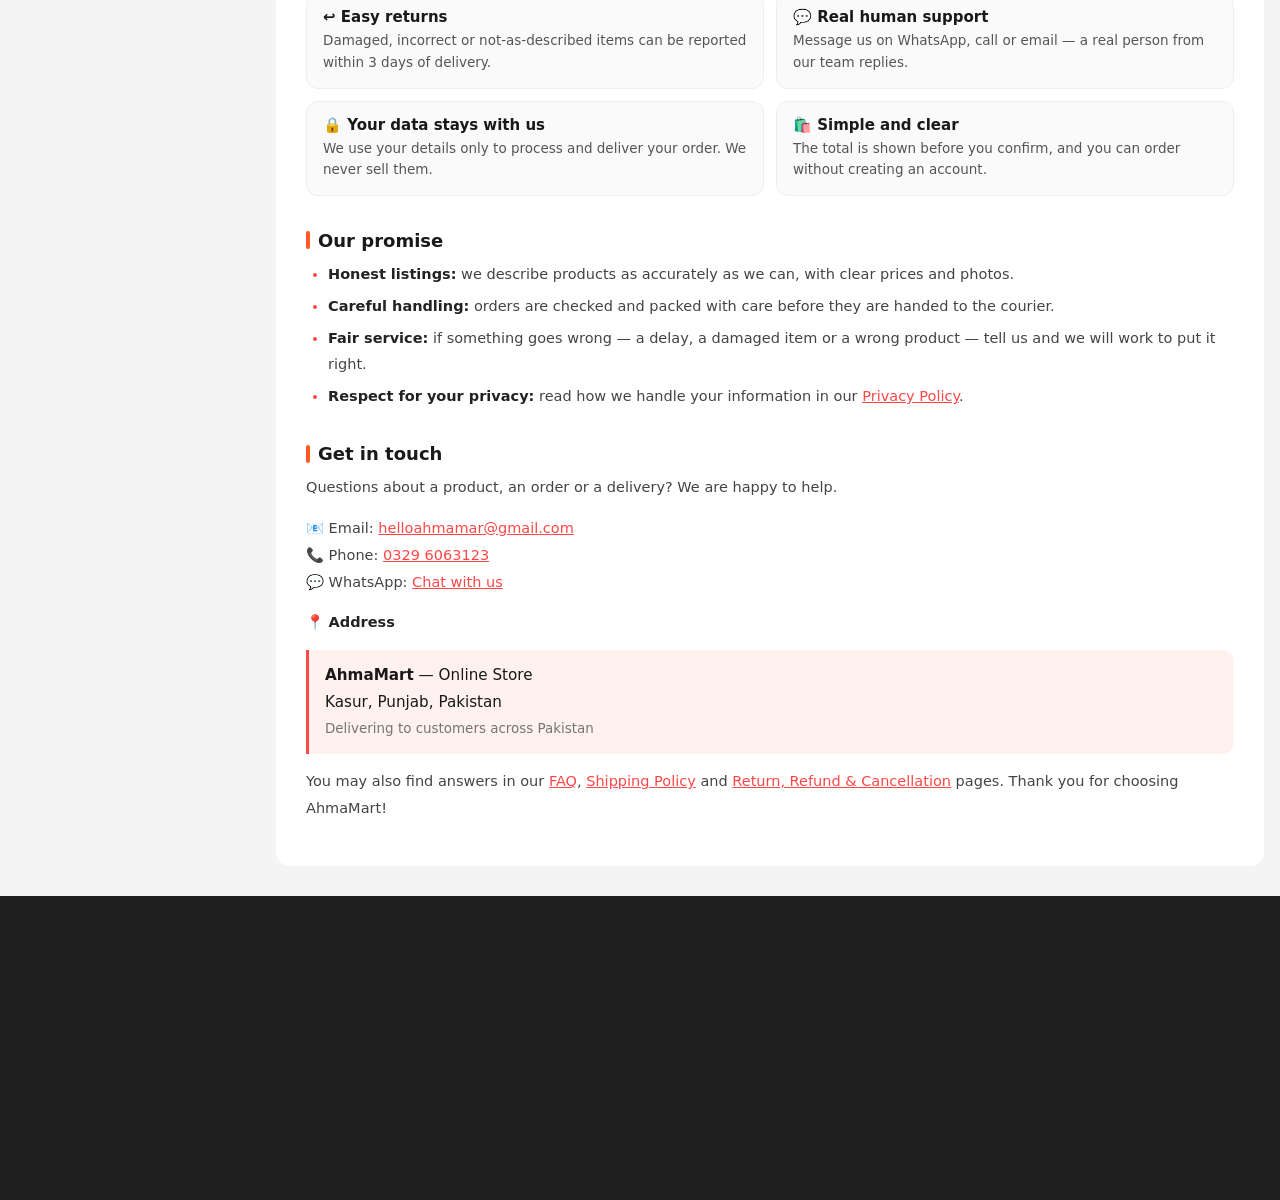
==== commit 3545ad67: "Add files via upload" ====
--- a/about.html
+++ b/about.html
@@ -56,7 +56,7 @@
  window.__ahmaPre=Promise.all([g('categories','id.asc'),g('products','id.asc'),g('product_images','sort_order.asc'),g('product_variants','sort_order.asc,id.asc')]).catch(function(){return null});
 }catch(e){}})();
 </script>
-<link rel="stylesheet" href="style.css?v=20261126b">
+<link rel="stylesheet" href="style.css?v=20261128a">
 <script type="application/ld+json">
 {
  "@context": "https://schema.org",
@@ -86,7 +86,7 @@
  ]
 }
 </script>
-<script src="theme.js?v=20261126b" defer></script>
+<script src="theme.js?v=20261128a" defer></script>
 </head>
 <body class="inpage" data-page="info" data-info="about">
 
@@ -115,7 +115,7 @@
     <p class="ip-lead">AhmaMart is an online store bringing everyday essentials to your doorstep, right here in Pakistan. From beauty and home needs to fashion, electronics and kids' care, we want you to find what you use every day in one simple place.</p>
 
     <h2>Who we are</h2>
-    <p>We are based in Usmanwala, Kasur, Punjab, and we serve customers across Pakistan. AhmaMart started with a simple idea: online shopping should be easy, honest and affordable for everyone — including people who prefer to pay by mobile wallet or in cash when the parcel arrives.</p>
+    <p>We are based in Kasur, Punjab, and we serve customers across Pakistan. AhmaMart started with a simple idea: online shopping should be easy, honest and affordable for everyone — including people who prefer to pay by mobile wallet or in cash when the parcel arrives.</p>
     <p>We are a growing store, and we grow because of customers like you. Every order, message and bit of feedback helps us improve what we sell and how we serve you.</p>
 
     <h2>What you can shop</h2>
@@ -159,7 +159,9 @@
 
     <h2>Get in touch</h2>
     <p>Questions about a product, an order or a delivery? We are happy to help.</p>
-    <p>📧 Email: <a href="mailto:helloahmamar@gmail.com" style="color:var(--gold)">helloahmamar@gmail.com</a><br>📞 Phone: <a href="tel:03296063123" style="color:var(--gold)">0329 6063123</a><br>💬 WhatsApp: <a href="https://wa.me/923296063123?text=Hello%20AhmaMart%20Team%21%20%F0%9F%91%8B%0A%0AI%20have%20a%20question%20about%20ordering%20from%20your%20store.%20Here%20are%20my%20details%3A%0A%0A%F0%9F%91%A4%20Name%3A%20%0A%F0%9F%93%9E%20Phone%20number%3A%20%0A%F0%9F%93%8D%20City%3A%20%0A%F0%9F%9B%8D%EF%B8%8F%20Product%20name%20or%20link%3A%20%0A%F0%9F%94%A2%20Quantity%3A%20%0A%0APlease%20let%20me%20know%3A%0A1%29%20Is%20the%20product%20in%20stock%3F%0A2%29%20The%20price%20and%20delivery%20charges%0A3%29%20The%20delivery%20time%20to%20my%20city%0A4%29%20Payment%20options%20%28JazzCash%20%2F%20EasyPaisa%20%2F%20SadaPay%20%2F%20Cash%20on%20Delivery%29%0A%0AMy%20other%20question%3A%20%0A%0AI%20look%20forward%20to%20your%20reply.%20Thank%20you%21%20%F0%9F%99%8F" target="_blank" rel="noopener" style="color:var(--gold)">Chat with us</a><br>📍 Address: Usmanwala, Kasur, Punjab, Pakistan</p>
+    <p>📧 Email: <a href="mailto:helloahmamar@gmail.com" style="color:var(--gold)">helloahmamar@gmail.com</a><br>📞 Phone: <a href="tel:03296063123" style="color:var(--gold)">0329 6063123</a><br>💬 WhatsApp: <a href="https://wa.me/923296063123?text=Hello%20AhmaMart%20Team%21%20%F0%9F%91%8B%0A%0AI%20have%20a%20question%20about%20ordering%20from%20your%20store.%20Here%20are%20my%20details%3A%0A%0A%F0%9F%91%A4%20Name%3A%20%0A%F0%9F%93%9E%20Phone%20number%3A%20%0A%F0%9F%93%8D%20City%3A%20%0A%F0%9F%9B%8D%EF%B8%8F%20Product%20name%20or%20link%3A%20%0A%F0%9F%94%A2%20Quantity%3A%20%0A%0APlease%20let%20me%20know%3A%0A1%29%20Is%20the%20product%20in%20stock%3F%0A2%29%20The%20price%20and%20delivery%20charges%0A3%29%20The%20delivery%20time%20to%20my%20city%0A4%29%20Payment%20options%20%28JazzCash%20%2F%20EasyPaisa%20%2F%20SadaPay%20%2F%20Cash%20on%20Delivery%29%0A%0AMy%20other%20question%3A%20%0A%0AI%20look%20forward%20to%20your%20reply.%20Thank%20you%21%20%F0%9F%99%8F" target="_blank" rel="noopener" style="color:var(--gold)">Chat with us</a></p>
+    <p>📍 <strong>Address</strong></p>
+    <address class="ip-addr"><b>AhmaMart</b> — Online Store<br>Kasur, Punjab, Pakistan<br><span>Delivering to customers across Pakistan</span></address>
     <p>You may also find answers in our <a href="faq.html">FAQ</a>, <a href="shipping-policy.html">Shipping Policy</a> and <a href="refund-policy.html">Return, Refund &amp; Cancellation</a> pages. Thank you for choosing AhmaMart!</p>
 </article></div></div></section>
 <main class="wrap hero-wrap home-only" id="top">
@@ -181,10 +183,10 @@
 </main>
 
 <section class="wrap svc home-only" aria-label="Store benefits">
-  <div><em>💳</em><p style="margin:0"><b>Flexible payment</b><span>Advance pay, or COD on small orders</span></p></div>
-  <div><em>🚚</em><p style="margin:0"><b>Pakistan-wide delivery</b><span>Usually 2–5 business days</span></p></div>
-  <div><em>↩️</em><p style="margin:0"><b>Easy returns</b><span>Damaged or wrong items</span></p></div>
-  <div><em>💬</em><p style="margin:0"><b>WhatsApp support</b><span>Chat with our team</span></p></div>
+  <a class="svc-i svc-pay" style="--i:0" href="faq.html"><i class="svc-ico" aria-hidden="true"><em>💳</em></i><p style="margin:0"><b>Flexible payment</b><span>Advance pay, or COD on small orders</span></p></a>
+  <a class="svc-i svc-ship" style="--i:1" href="shipping-policy.html"><i class="svc-ico" aria-hidden="true"><em>🚚</em></i><p style="margin:0"><b>Pakistan-wide delivery</b><span>Usually 2–5 business days</span></p></a>
+  <a class="svc-i svc-ret" style="--i:2" href="refund-policy.html"><i class="svc-ico" aria-hidden="true"><em>↩️</em></i><p style="margin:0"><b>Easy returns</b><span>Damaged or wrong items</span></p></a>
+  <a class="svc-i svc-wa" style="--i:3" href="https://wa.me/923296063123?text=Hello%20AhmaMart%21%20I%20have%20a%20question." target="_blank" rel="noopener"><i class="svc-ico" aria-hidden="true"><em>💬</em></i><p style="margin:0"><b>WhatsApp support</b><span>Chat with our team</span></p></a>
 </section>
 
 <section class="cat-blocks home-only" id="catBlocks"></section>
@@ -213,7 +215,7 @@
     <div class="foot-col">
       <h4>Ahma<span style="color:var(--gold)">Mart</span></h4>
       <div>Everyday essentials delivered across Pakistan.</div>
-      <div>📍 Usmanwala, Kasur, Punjab, Pakistan</div>
+      <div>📍 Kasur, Punjab, Pakistan</div>
       <div>📧 <a href="mailto:helloahmamar@gmail.com">helloahmamar@gmail.com</a></div>
       <div>📞 <a href="tel:03296063123">0329 6063123</a></div>
     </div>
@@ -582,9 +584,9 @@
 </div>
 
 <script defer src="https://cdn.jsdelivr.net/npm/@supabase/supabase-js@2"></script>
-<script defer src="app.js?v=20261126b"></script>
-<script defer src="reviews.js?v=20261126b"></script>
-<script defer src="a11y.js?v=20261126b"></script>
+<script defer src="app.js?v=20261128a"></script>
+<script defer src="reviews.js?v=20261128a"></script>
+<script defer src="a11y.js?v=20261128a"></script>
 
 <!-- WhatsApp Button -->
 <a class="wa-float" id="waFloat" href="https://wa.me/923296063123?text=Hello%20AhmaMart%20Team%21%20%F0%9F%91%8B%0A%0AI%20have%20a%20question%20about%20ordering%20from%20your%20store.%20Here%20are%20my%20details%3A%0A%0A%F0%9F%91%A4%20Name%3A%20%0A%F0%9F%93%9E%20Phone%20number%3A%20%0A%F0%9F%93%8D%20City%3A%20%0A%F0%9F%9B%8D%EF%B8%8F%20Product%20name%20or%20link%3A%20%0A%F0%9F%94%A2%20Quantity%3A%20%0A%0APlease%20let%20me%20know%3A%0A1%29%20Is%20the%20product%20in%20stock%3F%0A2%29%20The%20price%20and%20delivery%20charges%0A3%29%20The%20delivery%20time%20to%20my%20city%0A4%29%20Payment%20options%20%28JazzCash%20%2F%20EasyPaisa%20%2F%20SadaPay%20%2F%20Cash%20on%20Delivery%29%0A%0AMy%20other%20question%3A%20%0A%0AI%20look%20forward%20to%20your%20reply.%20Thank%20you%21%20%F0%9F%99%8F" target="_blank" rel="noopener" aria-label="Chat with us on WhatsApp">
--- a/style.css
+++ b/style.css
@@ -133,3 +133,10 @@
 :root[data-theme=dark] .hx-nav .chip,:root[data-theme=dark] .hx-nav .chip.on{background:none;color:#fff}:root[data-theme=dark] .hx-nav .chip.on{color:#ff5a4f}:root[data-theme=dark] .hx-nav .chip:hover{color:#ff7a70}
 
 .cname-a{color:inherit;text-decoration:none}.cname-a:hover{text-decoration:underline}.seo-copy{margin-top:28px;margin-bottom:8px;color:var(--ink-soft);font-size:.92rem;line-height:1.75}.seo-copy h2{font-size:1.25rem;color:var(--ink);margin:0 0 10px}.seo-copy h3{font-size:1rem;color:var(--ink);margin:16px 0 4px}.seo-copy p{margin:0 0 8px;max-width:78ch}.seo-copy a{color:var(--ae,#e0352b);text-decoration:underline;text-underline-offset:2px}.seo-copy #seoCats p{margin-top:14px}
+
+.o-ret{display:inline-block;margin-top:6px;font-size:.76rem;color:var(--ink-soft);text-decoration:underline;text-underline-offset:2px}.o-ret:hover{color:var(--ink)}.rt{max-width:760px;margin:0 auto;padding:6px 0 40px}.rt-head h1{font-size:1.6rem;margin:6px 0;line-height:1.2}.rt-head p{margin:0 0 16px;color:var(--ink-soft);font-size:.93rem;line-height:1.6}.rt-tabs{display:flex;gap:6px;margin-bottom:14px;border-bottom:1px solid var(--line)}.rt-tabs button{appearance:none;background:none;border:0;border-bottom:2px solid transparent;margin-bottom:-1px;padding:10px 14px;font:inherit;font-weight:700;font-size:.9rem;color:var(--ink-soft);cursor:pointer}.rt-tabs button.on{color:var(--ink);border-bottom-color:var(--ink)}.rt-tabs button:focus-visible{outline:2px solid var(--ink);outline-offset:2px;border-radius:6px}.rt-card{background:var(--surface);border:1px solid var(--line);border-radius:14px;padding:18px 18px 20px}.rt-card .btn{display:block;text-align:center;text-decoration:none;margin-top:12px}.rt-card .btn.alt{background:none;color:var(--ink);border:1.5px solid var(--ink)}.rt-card .link{display:block;margin:12px auto 0;text-align:center;font-size:.85rem}.rt-steps{list-style:none;display:flex;gap:8px;margin:0 0 16px;padding:0;font-size:.78rem;color:var(--ink-soft);font-weight:600}.rt-steps li{flex:1;display:flex;align-items:center;gap:6px;min-width:0;white-space:nowrap;overflow:hidden;text-overflow:ellipsis}.rt-steps b{display:inline-grid;place-items:center;flex:none;width:22px;height:22px;border-radius:50%;border:1.5px solid var(--line);font-size:.72rem}.rt-steps li.on{color:var(--ink)}.rt-steps li.on b{background:var(--ink);border-color:var(--ink);color:var(--surface)}.rt-steps li.done b{background:var(--ok);border-color:var(--ok);color:#fff}.rt-note{margin:0 0 12px;font-size:.88rem;color:var(--ink-soft);line-height:1.6}.rt-fine{font-size:.78rem;color:var(--ink-soft);line-height:1.55;margin:12px 0 0}.rt-fine a,.rt-note a,.rt .msg a{color:inherit;text-decoration:underline}.rt-sec{padding:16px 0;border-top:1px solid var(--line)}.rt-sec:first-of-type{border-top:0;padding-top:0}.rt-sec h2{font-size:1.02rem;margin:0 0 10px}.rt .field label{display:block;font-weight:600;font-size:.85rem;margin-bottom:5px}.rt .field input,.rt .field select,.rt .field textarea{width:100%;padding:10px 11px;border:1px solid var(--line);border-radius:8px;background:var(--bg);color:var(--ink);font:inherit;font-size:.92rem}.rt .field textarea{resize:vertical;min-height:70px}.rt .field input[readonly]{opacity:.75}.rt .req{color:var(--danger)}.rt-kv{display:grid;grid-template-columns:repeat(auto-fit,minmax(200px,1fr));gap:10px 18px;margin:0}.rt-kv>div{min-width:0}.rt-kv dt{font-size:.72rem;text-transform:uppercase;letter-spacing:.05em;color:var(--ink-soft);margin-bottom:2px}.rt-kv dd{margin:0;font-size:.9rem;word-break:break-word}.rt-items{display:flex;flex-direction:column;gap:8px}.rt-item{display:flex;align-items:center;gap:10px;border:1px solid var(--line);border-radius:10px;padding:10px 12px}.rt-chk{display:flex;align-items:center;gap:10px;flex:1;min-width:0;cursor:pointer}.rt-chk input{position:absolute;opacity:0;pointer-events:none}.rt-box{flex:none;width:22px;height:22px;border:2px solid var(--ink-soft);border-radius:6px;display:grid;place-items:center;background:var(--bg)}.rt-chk input:checked+.rt-box{background:var(--ink);border-color:var(--ink)}.rt-chk input:checked+.rt-box:after{content:"\2713";color:var(--surface);font-size:.8rem;font-weight:800;line-height:1}.rt-chk input:focus-visible+.rt-box{outline:2px solid var(--ink);outline-offset:2px}.rt-chk img{width:48px;height:48px;object-fit:cover;border-radius:8px;flex:none;background:var(--gold-soft)}.rt-iname{display:flex;flex-direction:column;min-width:0;font-size:.9rem;line-height:1.35}.rt-iname small{color:var(--ink-soft);font-size:.76rem}.rt-q{flex:none;font-size:.78rem;color:var(--ink-soft);display:flex;align-items:center;gap:6px}.rt-q select{padding:6px 8px;border:1px solid var(--line);border-radius:8px;background:var(--bg);color:var(--ink);font:inherit}.rt-total{margin-top:10px;font-size:.88rem;min-height:1.2em}.rt-total small{color:var(--ink-soft)}.rt-radios{border:0;margin:0 0 14px;padding:0}.rt-radios legend{font-weight:600;font-size:.85rem;margin-bottom:6px;padding:0}.rt-radio,.rt-opt{display:flex;align-items:flex-start;gap:10px;padding:9px 11px;border:1px solid var(--line);border-radius:10px;margin-bottom:6px;cursor:pointer;font-size:.9rem}.rt-radio input,.rt-opt input{margin-top:3px;accent-color:var(--ink);flex:none}.rt-radio:has(input:checked),.rt-opt:has(input:checked){border-color:var(--ink);background:var(--gold-soft)}.rt-opt span{display:flex;flex-direction:column}.rt-opt small{color:var(--ink-soft);font-size:.78rem}.rt-res{display:grid;grid-template-columns:repeat(3,1fr);gap:8px}.rt-res .rt-opt{margin:0}.rt-refund{margin-top:12px;padding:12px;border:1px dashed var(--line);border-radius:10px}.rt-refund[hidden]{display:none}.rt-photos{display:flex;flex-wrap:wrap;gap:8px}.rt-ph{position:relative;width:78px;height:78px;border-radius:10px;overflow:hidden;border:1px solid var(--line)}.rt-ph img{width:100%;height:100%;object-fit:cover;display:block}.rt-ph button{position:absolute;top:3px;right:3px;width:22px;height:22px;border-radius:50%;border:0;background:#000000bf;color:#fff;font-size:1rem;line-height:1;cursor:pointer;padding:0}.rt-add{width:78px;height:78px;border:1.5px dashed var(--ink-soft);border-radius:10px;background:none;color:var(--ink-soft);font:inherit;font-size:.72rem;cursor:pointer;display:flex;flex-direction:column;align-items:center;justify-content:center;gap:2px}.rt-add span{font-size:1.3rem;line-height:1}.rt-agree{display:flex;gap:10px;align-items:flex-start;font-size:.85rem;line-height:1.5;margin:6px 0 4px;cursor:pointer}.rt-agree input{margin-top:3px;accent-color:var(--ink);flex:none;width:18px;height:18px}.rt-ok{text-align:center}.rt-ok .rt-steps{text-align:left}.rt-ok .rt-kv{text-align:left;margin-top:14px}.rt-ok h3{text-align:left;font-size:1rem;margin:20px 0 8px}.rt-tick{width:56px;height:56px;border-radius:50%;background:var(--ok);color:#fff;display:grid;place-items:center;font-size:1.7rem;margin:8px auto 10px}.rt-ok h2{font-size:1.25rem;margin:0 0 6px}.rt-code{display:flex;align-items:center;justify-content:center;gap:12px;margin:12px 0;padding:12px;border:1.5px dashed var(--ink);border-radius:12px}.rt-code span{font-family:system-ui,-apple-system,Segoe UI,Roboto,Arial,sans-serif;font-size:1.5rem;font-weight:800;letter-spacing:2px}.rt-code.sm{justify-content:space-between;margin-top:18px;padding:10px 12px}.rt-code.sm span{font-size:1.1rem}.rt-next{text-align:left;margin:0;padding-left:20px;font-size:.88rem;line-height:1.7;color:var(--ink-soft)}.rt-next b{color:var(--ink)}.rt-wa{background:#25d366!important;color:#fff!important}.rt-pill{font-style:normal;display:inline-block;padding:3px 11px;border-radius:999px;font-size:.74rem;font-weight:700;background:var(--gold-soft);color:var(--ink);border:1px solid var(--line)}.rt-pill.st-pending{background:#d9770626;color:#b45309;border-color:#d9770659}.rt-pill.st-approved,.rt-pill.st-pickup_scheduled,.rt-pill.st-received{background:#2563eb24;color:#1d4ed8;border-color:#2563eb59}.rt-pill.st-completed{background:#2f7a4e29;color:var(--ok);border-color:#2f7a4e66}.rt-pill.st-rejected,.rt-pill.st-cancelled{background:#b4442e24;color:var(--danger);border-color:#b4442e59}:root[data-theme=dark] .rt-pill.st-pending{color:#fbbf24}:root[data-theme=dark] .rt-pill.st-approved,:root[data-theme=dark] .rt-pill.st-pickup_scheduled,:root[data-theme=dark] .rt-pill.st-received{color:#93c5fd}:root[data-theme=dark] .rt-pill.st-completed{color:#86efac}:root[data-theme=dark] .rt-pill.st-rejected,:root[data-theme=dark] .rt-pill.st-cancelled{color:#fca5a5}.rt-tl{list-style:none;margin:16px 0;padding:0;position:relative}.rt-tl li{position:relative;padding:0 0 16px 38px;font-size:.9rem;color:var(--ink-soft);min-height:28px;line-height:26px}.rt-tl li:last-child{padding-bottom:0}.rt-tl li:before{content:"";position:absolute;left:12px;top:26px;bottom:-2px;width:2px;background:var(--line)}.rt-tl li:last-child:before{display:none}.rt-tl li i{position:absolute;left:0;top:0;width:26px;height:26px;border-radius:50%;border:2px solid var(--line);background:var(--surface);display:grid;place-items:center;font-style:normal;font-size:.75rem;line-height:1;color:#fff}.rt-tl li.done,.rt-tl li.now{color:var(--ink);font-weight:600}.rt-tl li.done i{background:var(--ok);border-color:var(--ok)}.rt-tl li.done:before{background:var(--ok)}.rt-tl li.now i{background:var(--ink);border-color:var(--ink);color:var(--surface)}.rt-msgfrom{margin:14px 0;padding:12px 14px;border-radius:10px;background:var(--gold-soft);border:1px solid var(--line);font-size:.88rem;line-height:1.6}.rt-msgfrom p{margin:4px 0 0}.rt-res-card{margin-top:14px;border-top:1px solid var(--line)}@media(max-width:560px){.rt-card{padding:14px 13px 18px;border-radius:12px}.rt-res{grid-template-columns:1fr}.rt-steps{font-size:.7rem;gap:4px}.rt-steps b{width:20px;height:20px}.rt-item{flex-wrap:wrap}.rt-q{margin-left:32px}.rt-code span{font-size:1.2rem}}.rt-badge{display:inline-block;min-width:18px;padding:1px 6px;margin-left:6px;border-radius:999px;background:#d33;color:#fff;font-size:.68rem;font-weight:800;text-align:center;line-height:1.4}.rt-badge[hidden]{display:none}.rt-adm-help{font-size:.82rem;color:var(--ink-soft);line-height:1.6;margin:0 0 12px;max-width:820px}.rt-adm-empty{padding:28px 14px;text-align:center;color:var(--ink-soft);border:1px dashed var(--line);border-radius:12px;font-size:.9rem;line-height:1.6}.rt-adm-item{background:var(--surface);border:1px solid var(--line);border-left:4px solid var(--ink-soft);border-radius:12px;padding:14px 16px;margin-bottom:14px;max-width:880px}.rt-adm-item.st-pending{border-left-color:#d97706}.rt-adm-item.st-approved,.rt-adm-item.st-pickup_scheduled,.rt-adm-item.st-received{border-left-color:#2563eb}.rt-adm-item.st-completed{border-left-color:var(--ok)}.rt-adm-item.st-rejected,.rt-adm-item.st-cancelled{border-left-color:var(--danger)}.rt-adm-top{display:flex;flex-wrap:wrap;align-items:center;gap:10px;margin-bottom:10px}.rt-adm-code{font-size:1.05rem;letter-spacing:1px}.rt-adm-date{margin-left:auto;font-size:.78rem;color:var(--ink-soft)}.rt-adm-grid{display:grid;grid-template-columns:repeat(auto-fit,minmax(220px,1fr));gap:12px}.rt-adm-item h4{margin:12px 0 4px;font-size:.74rem;text-transform:uppercase;letter-spacing:.05em;color:var(--ink-soft)}.rt-adm-item p{margin:0;font-size:.86rem;line-height:1.6;word-break:break-word}.rt-adm-items{margin:0;padding:0;list-style:none;font-size:.86rem}.rt-adm-items li{display:flex;gap:6px;padding:4px 0;border-bottom:1px dashed var(--line)}.rt-adm-items li span{margin-left:auto;font-weight:700}.rt-adm-total{margin-top:8px!important}.rt-adm-why{margin-top:10px;padding:10px 12px;border-radius:10px;background:var(--gold-soft)}.rt-adm-why p+p{margin-top:6px}.rt-adm-refund code{background:var(--gold-soft);padding:2px 6px;border-radius:6px}.rt-adm-photos{display:flex;flex-wrap:wrap;gap:8px}.rt-adm-ph{display:grid;place-items:center;width:84px;height:84px;border:1px solid var(--line);border-radius:10px;overflow:hidden;color:var(--ink-soft)}.rt-adm-ph img{width:100%;height:100%;object-fit:cover}.rt-adm-ctl{display:grid;grid-template-columns:repeat(auto-fit,minmax(240px,1fr));gap:10px;margin-top:14px}.rt-adm-ctl label{display:flex;flex-direction:column;gap:4px;font-size:.8rem;font-weight:600}.rt-adm-ctl small{font-weight:400;color:var(--ink-soft)}.rt-adm-ctl select,.rt-adm-ctl textarea{padding:8px 10px;border:1px solid var(--line);border-radius:8px;background:var(--bg);color:var(--ink);font:inherit;font-size:.86rem;font-weight:400}.rt-adm-btns{display:flex;flex-wrap:wrap;gap:8px;margin-top:12px}
+.rt-tech{opacity:.75;font-size:.72rem;word-break:break-word}
+
+.svc{perspective:1100px;--svc-bg2:#f2f2f5;gap:14px;padding-top:14px;padding-bottom:12px}:root[data-theme=dark] .svc{--svc-bg2:#151518}.svc .svc-i{--rx:0deg;--ry:0deg;--c1:#ff8a4c;--c2:#ff3d3d;--c3:#b82a2a;--shine:0;position:relative;display:flex;align-items:center;gap:14px;padding:14px 16px;border-radius:16px;background:linear-gradient(145deg,var(--surface),var(--svc-bg2));border:1px solid var(--line);color:var(--ink);text-decoration:none;transform-style:preserve-3d;transform:rotateX(var(--rx)) rotateY(var(--ry));transition:transform .28s cubic-bezier(.2,.8,.2,1),box-shadow .28s;box-shadow:inset 0 1px #ffffffb3,0 5px 0 -1px #00000017,0 16px 24px -14px #00000059;animation:svcIn .75s cubic-bezier(.2,.8,.2,1) backwards;animation-delay:calc(var(--i)*.11s);-webkit-tap-highlight-color:transparent;overflow:visible}:root[data-theme=dark] .svc .svc-i{box-shadow:inset 0 1px #ffffff14,0 5px 0 -1px #0009,0 16px 26px -14px #000000e6}.svc .svc-i:after{content:"";position:absolute;inset:0;border-radius:inherit;pointer-events:none;background:linear-gradient(115deg,transparent 35%,rgba(255,255,255,.55) 50%,transparent 65%);background-size:250% 100%;background-position:130% 0;opacity:0;transition:opacity .2s}:root[data-theme=dark] .svc .svc-i:after{background:linear-gradient(115deg,transparent 35%,rgba(255,255,255,.14) 50%,transparent 65%);background-size:250% 100%;background-position:130% 0}.svc .svc-i:hover,.svc .svc-i:focus-visible{transform:translateY(-6px) rotateX(var(--rx)) rotateY(var(--ry));box-shadow:inset 0 1px #ffffffb3,0 8px 0 -1px #00000014,0 26px 30px -14px #00000073}.svc .svc-i:hover:after{opacity:1;animation:svcShine .9s ease}.svc .svc-i:focus-visible{outline:2px solid var(--ink);outline-offset:3px}.svc .svc-i:active{transform:translateY(0) scale(.97);transition-duration:.08s}.svc-pay{--c1:#ffa24d;--c2:#ff5a2b;--c3:#b73a14}.svc-ship{--c1:#5ab0ff;--c2:#2563eb;--c3:#173f9c}.svc-ret{--c1:#b794ff;--c2:#7c3aed;--c3:#4c1f94}.svc-wa{--c1:#4be07f;--c2:#16a34a;--c3:#0c6a2f}.svc-ico{position:relative;flex:none;width:54px;height:54px;border-radius:16px;display:grid;place-items:center;font-style:normal;background:linear-gradient(145deg,var(--c1),var(--c2));transform:translateZ(34px);box-shadow:0 6px 0 var(--c3),0 14px 18px -4px #0006,inset 0 2px #ffffff80,inset 0 -6px 10px #0000001f;animation:svcBob 3.4s ease-in-out infinite;animation-delay:calc(var(--i)*-.7s)}.svc-ico:before{content:"";position:absolute;left:8px;top:6px;width:22px;height:10px;border-radius:50%;background:#fff6;filter:blur(1px);transform:rotate(-20deg)}.svc .svc-ico em{position:relative;font-size:26px;line-height:1;filter:drop-shadow(0 3px 2px rgba(0,0,0,.35));transform:translateZ(12px)}.svc .svc-i p{transform:translateZ(14px);min-width:0}.svc .svc-i b{font-size:14px}.svc .svc-i span{font-size:12px}.svc .svc-i:hover .svc-ico{animation:none;transform:translateZ(46px) scale(1.08)}@keyframes svcIn{0%{opacity:0;transform:perspective(900px) translateY(34px) rotateX(-38deg) scale(.92)}to{opacity:1;transform:rotateX(var(--rx)) rotateY(var(--ry))}}@keyframes svcBob{0%,to{transform:translateZ(34px) translateY(0) rotateY(-8deg)}50%{transform:translateZ(34px) translateY(-5px) rotateY(8deg)}}@keyframes svcShine{0%{background-position:130% 0}to{background-position:-30% 0}}@media(max-width:700px){.svc{gap:10px}.svc .svc-i{padding:12px;gap:10px}.svc-ico{width:44px;height:44px;border-radius:13px}.svc .svc-ico em{font-size:22px}.svc .svc-i b{font-size:12.5px}.svc .svc-i span{font-size:11px}}@media(hover:none){.svc .svc-i:hover{transform:rotateX(var(--rx)) rotateY(var(--ry))}.svc .svc-i:hover:after{animation:none;opacity:0}}@media(prefers-reduced-motion:reduce){.svc .svc-i,.svc-ico{animation:none!important;transition:none!important}.svc .svc-i:after{display:none}}
+.svc{perspective:none}.svc .svc-i{transform:perspective(900px) rotateX(var(--rx)) rotateY(var(--ry))}.svc .svc-i:hover,.svc .svc-i:focus-visible{transform:perspective(900px) translateY(-6px) rotateX(var(--rx)) rotateY(var(--ry))}.svc .svc-i:active{transform:perspective(900px) scale(.97)}.svc .svc-pay{--c1:#ffa24d;--c2:#ff5a2b;--c3:#b73a14}.svc .svc-ship{--c1:#5ab0ff;--c2:#2563eb;--c3:#173f9c}.svc .svc-ret{--c1:#b794ff;--c2:#7c3aed;--c3:#4c1f94}.svc .svc-wa{--c1:#4be07f;--c2:#16a34a;--c3:#0c6a2f}@keyframes svcIn{0%{opacity:0;transform:perspective(900px) translateY(34px) rotateX(-38deg) scale(.92)}to{opacity:1;transform:perspective(900px) rotateX(var(--rx)) rotateY(var(--ry))}}@media(hover:none){.svc .svc-i:hover{transform:perspective(900px) rotateX(var(--rx)) rotateY(var(--ry))}}
+.ip address.ip-addr{font-style:normal;margin:4px 0 14px;padding:12px 16px;border-left:3px solid var(--gold);background:var(--gold-soft);border-radius:0 12px 12px 0;line-height:1.75;font-size:.95rem}.ip address.ip-addr span{color:var(--ink-soft);font-size:.84rem}
